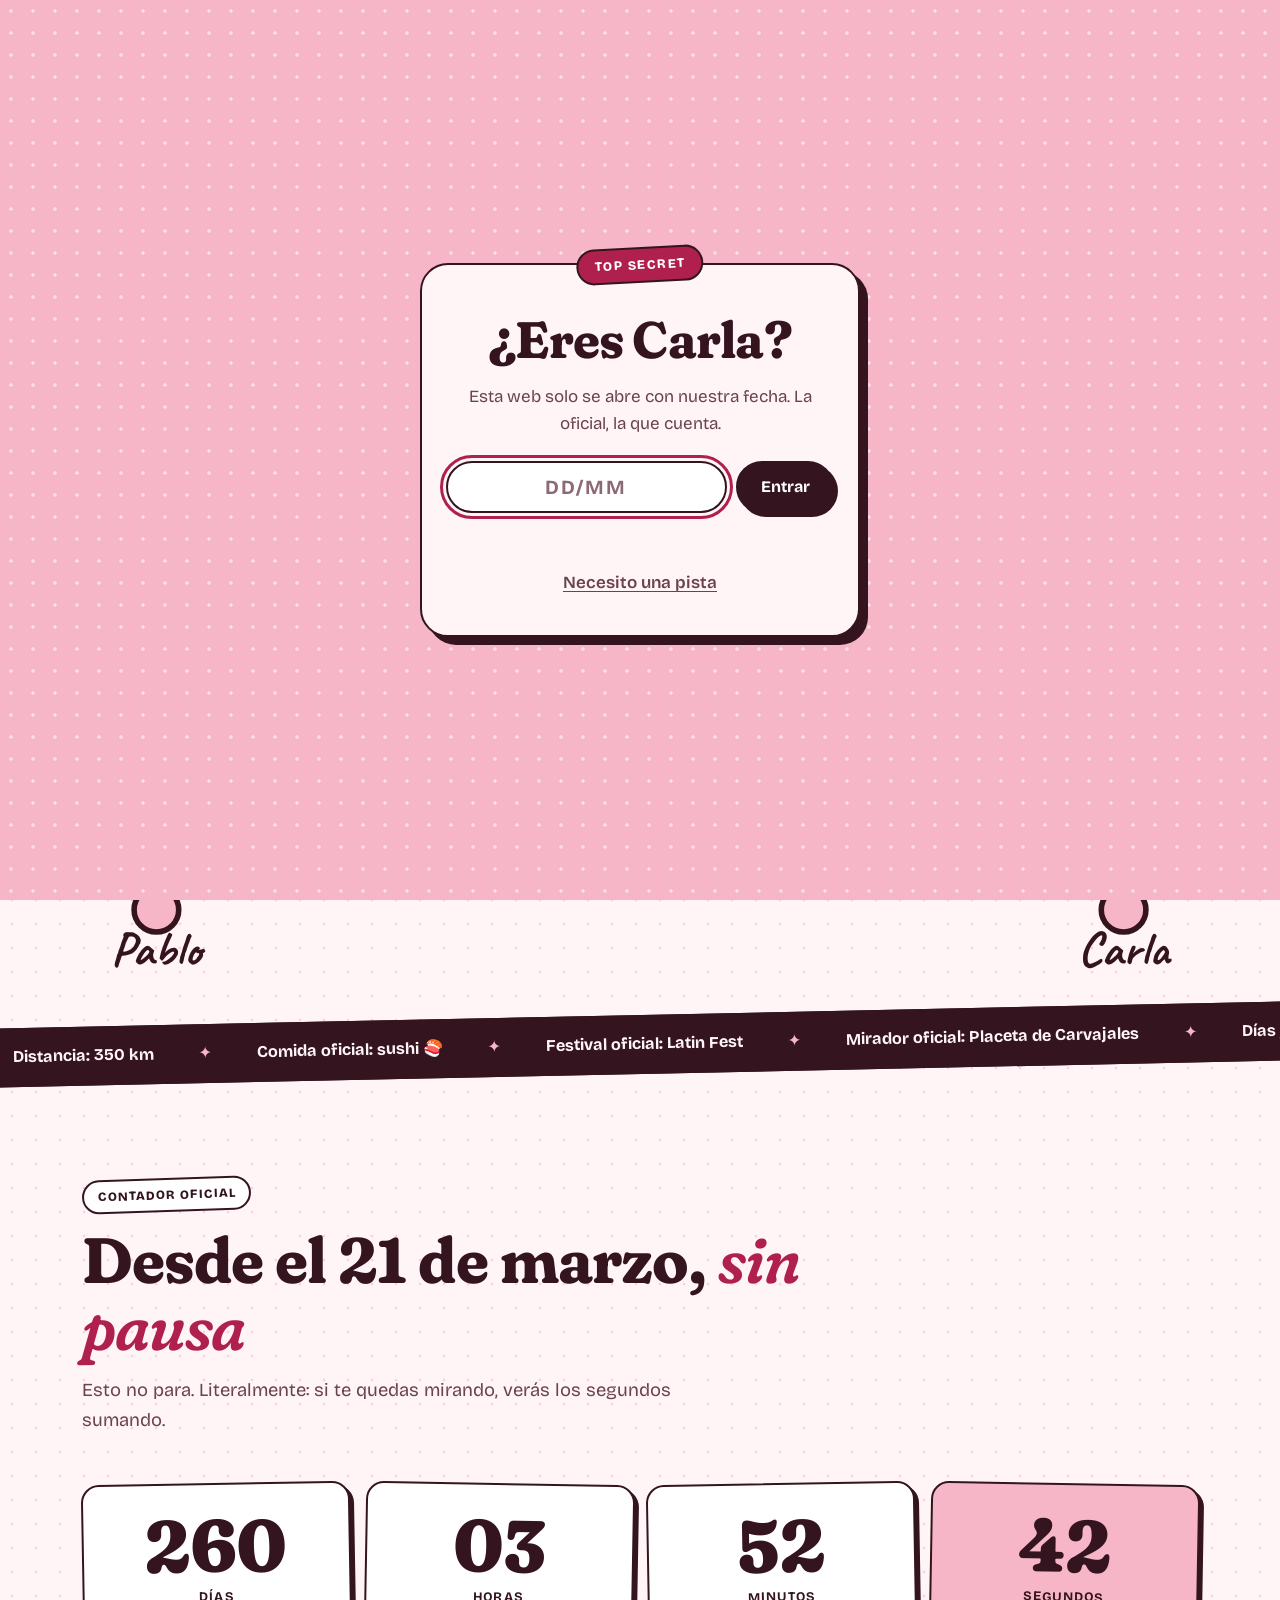
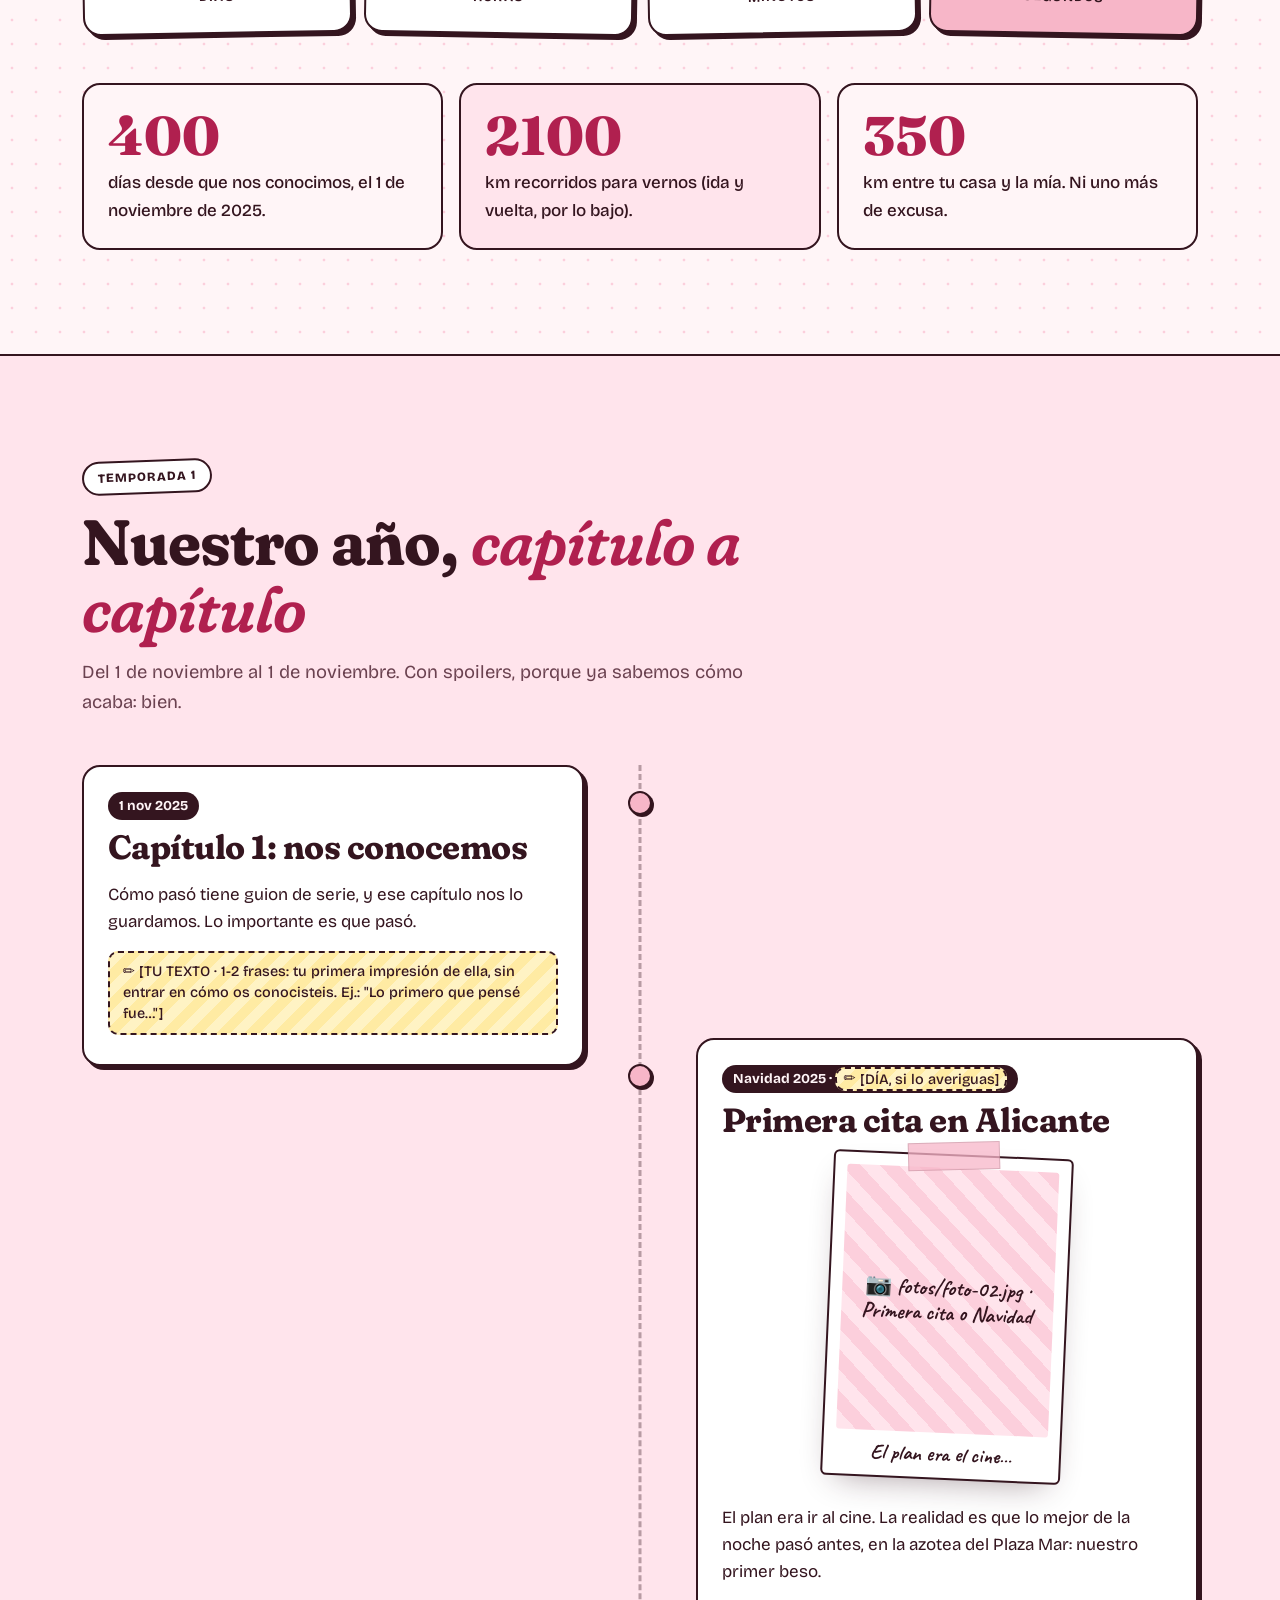
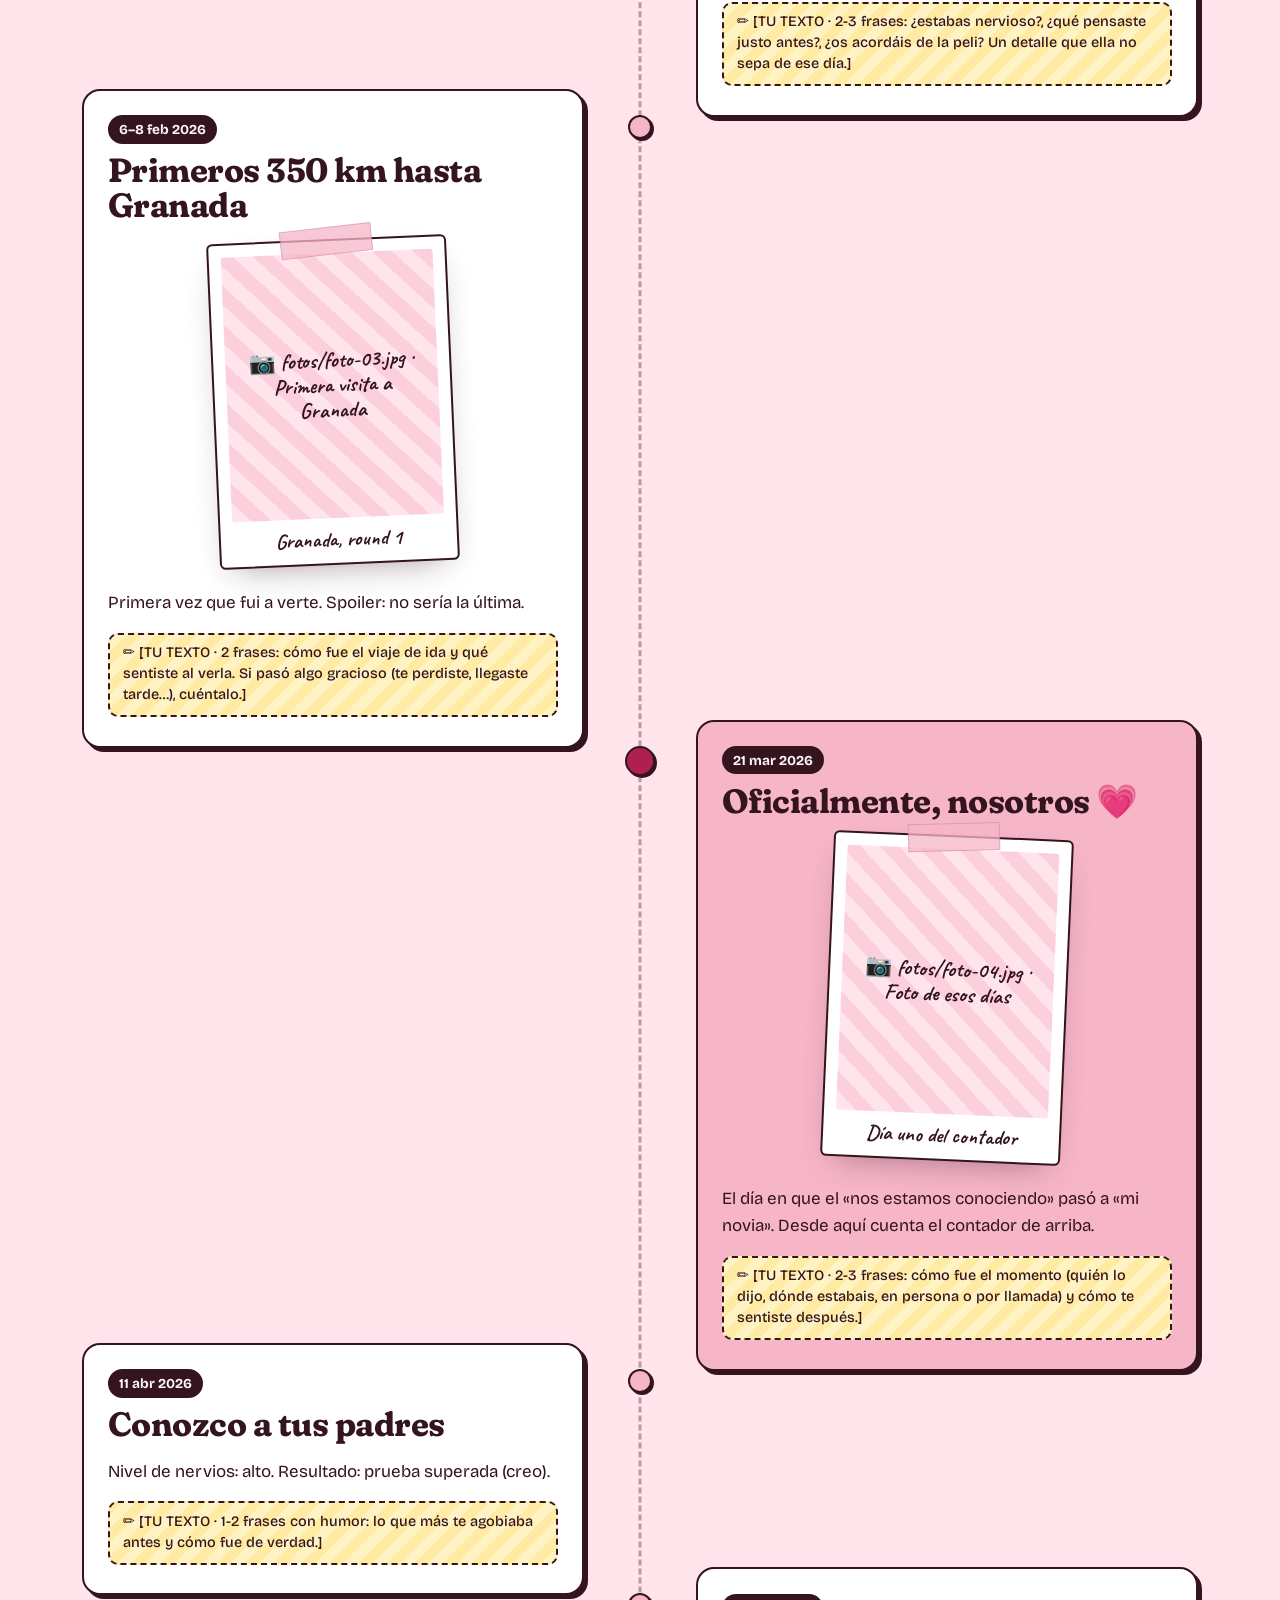
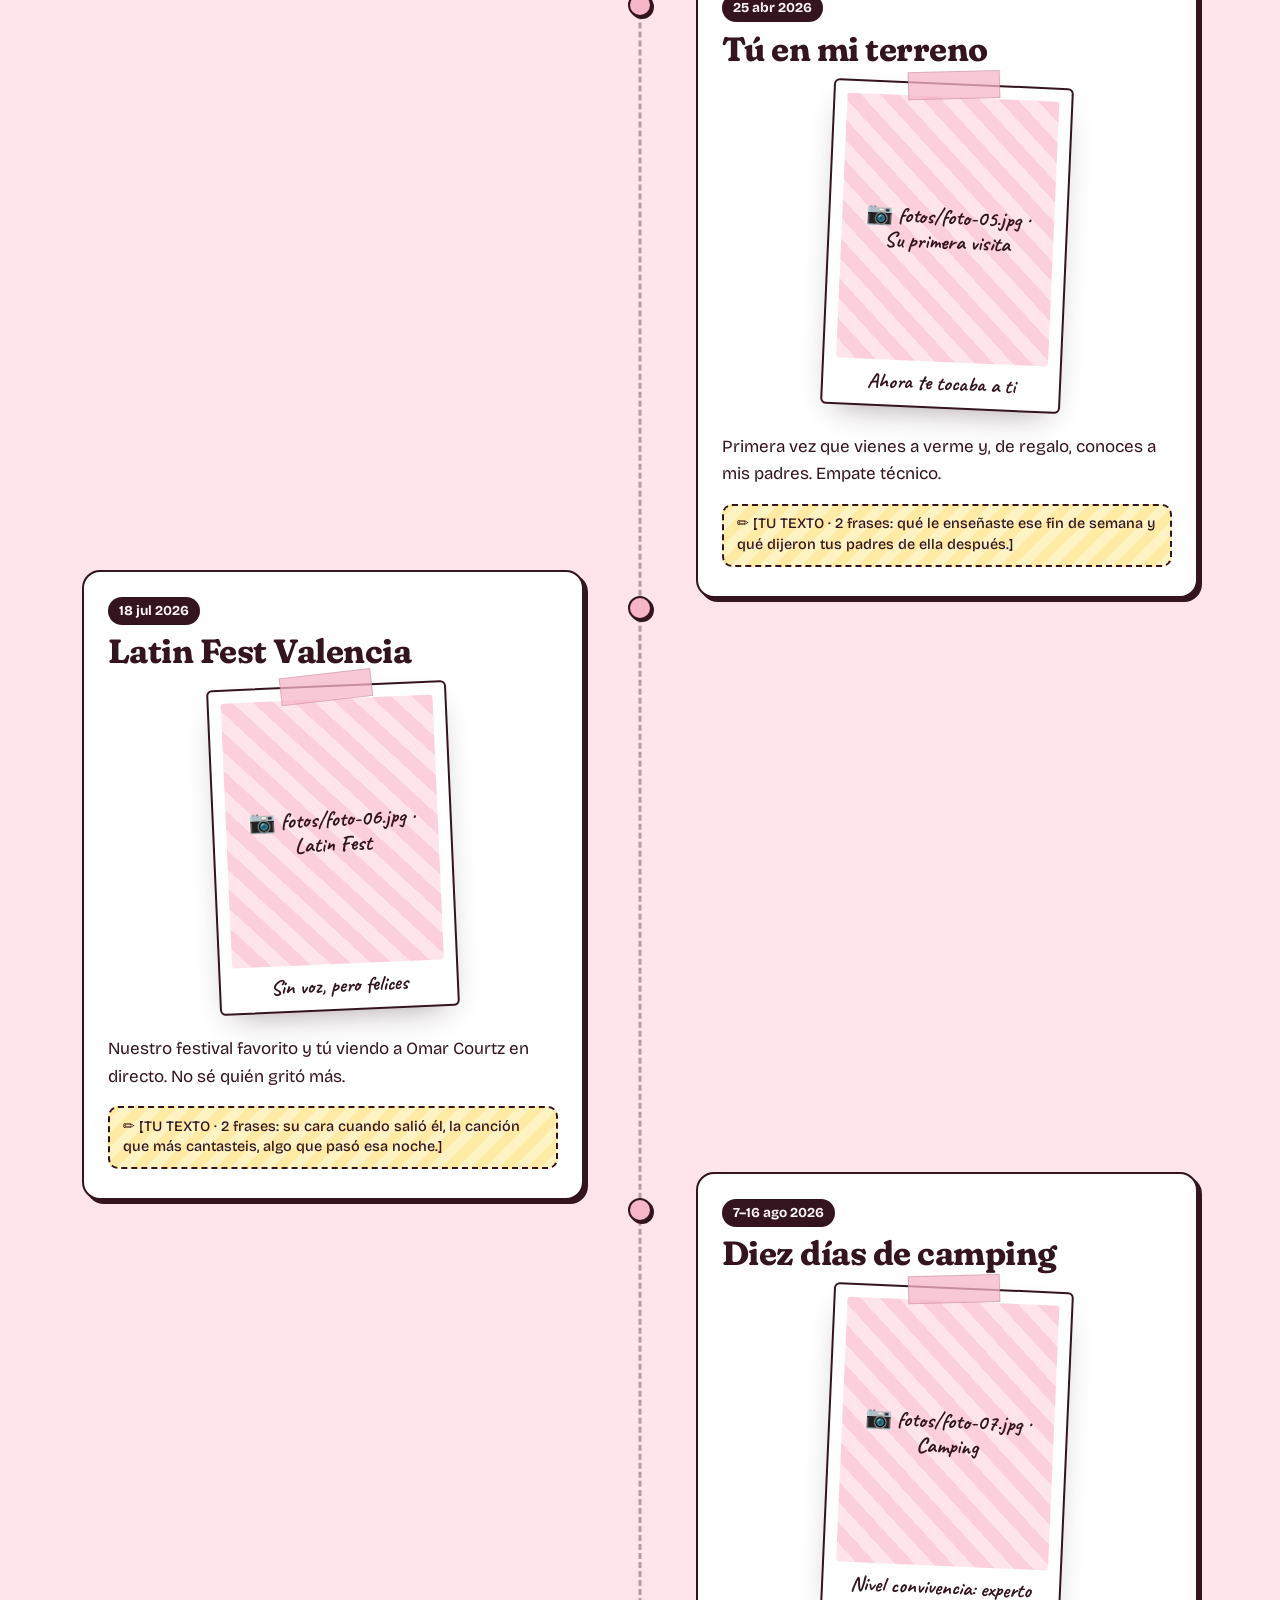
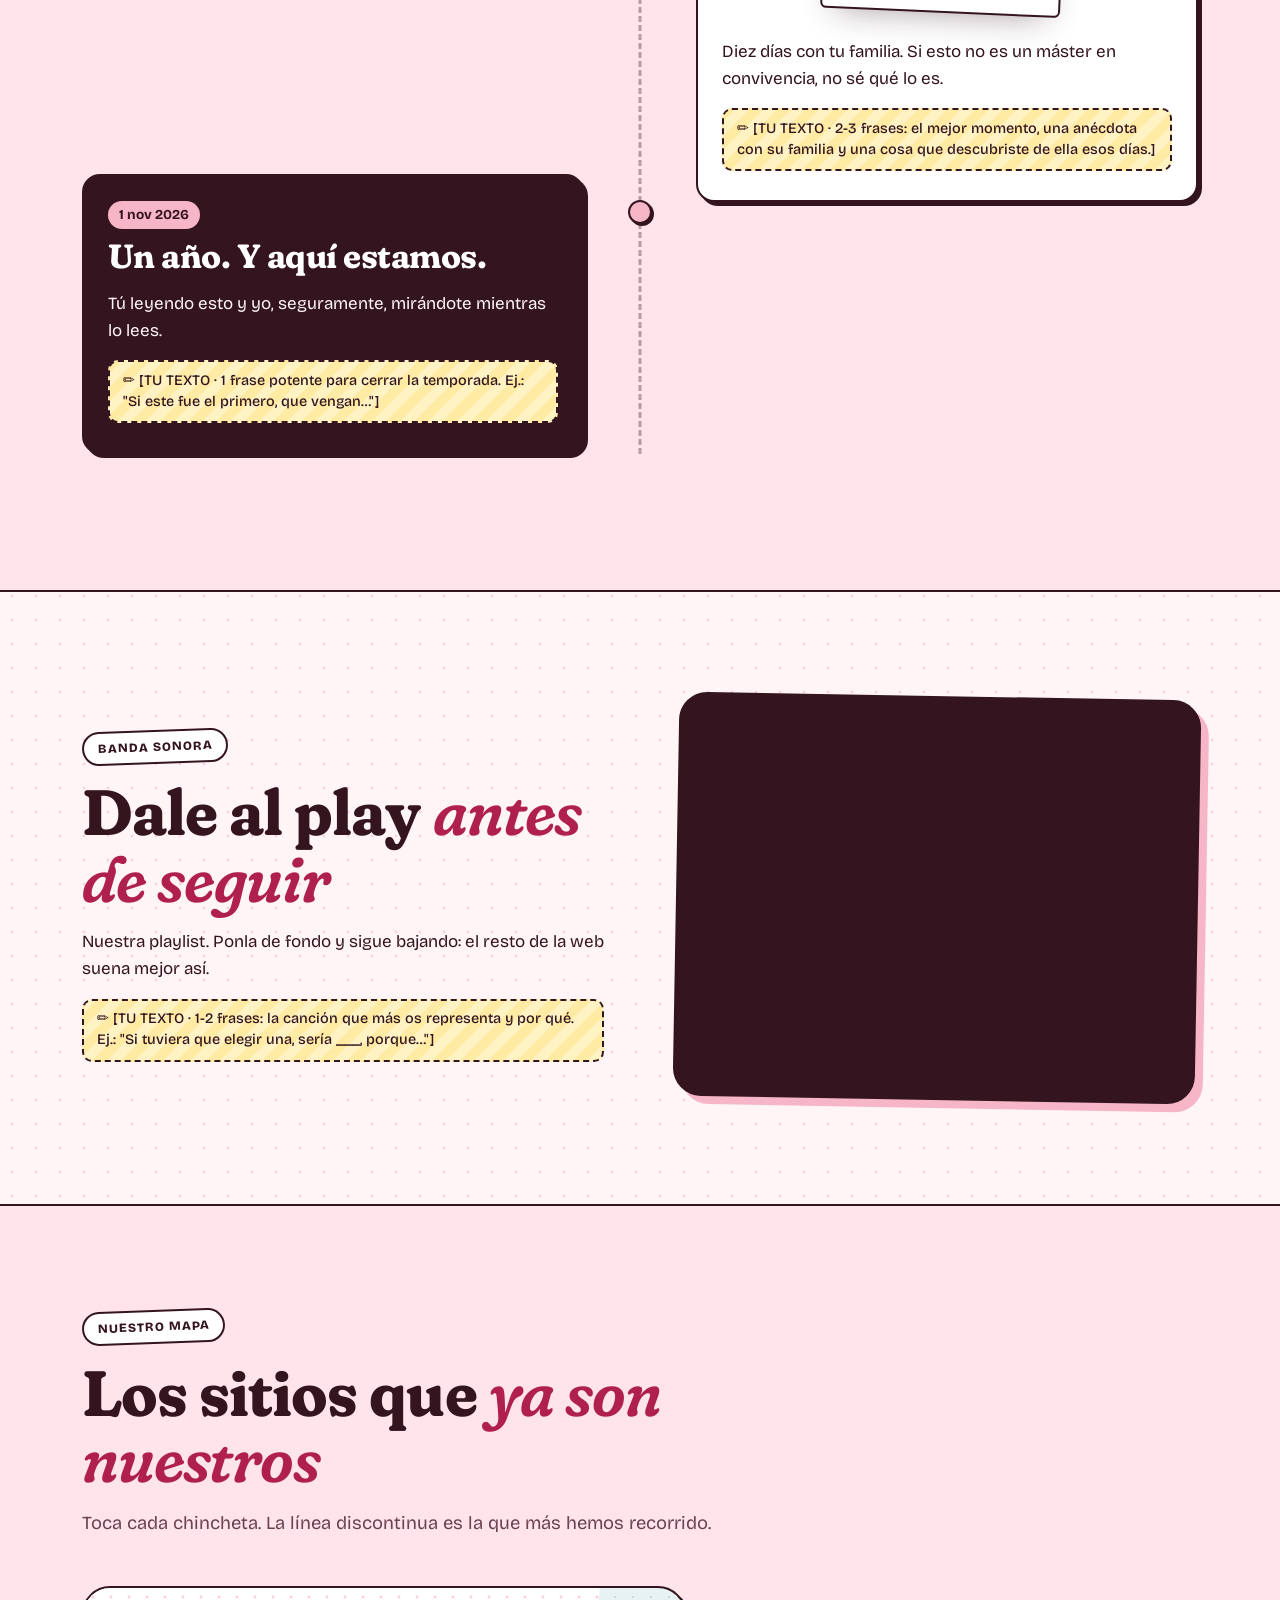
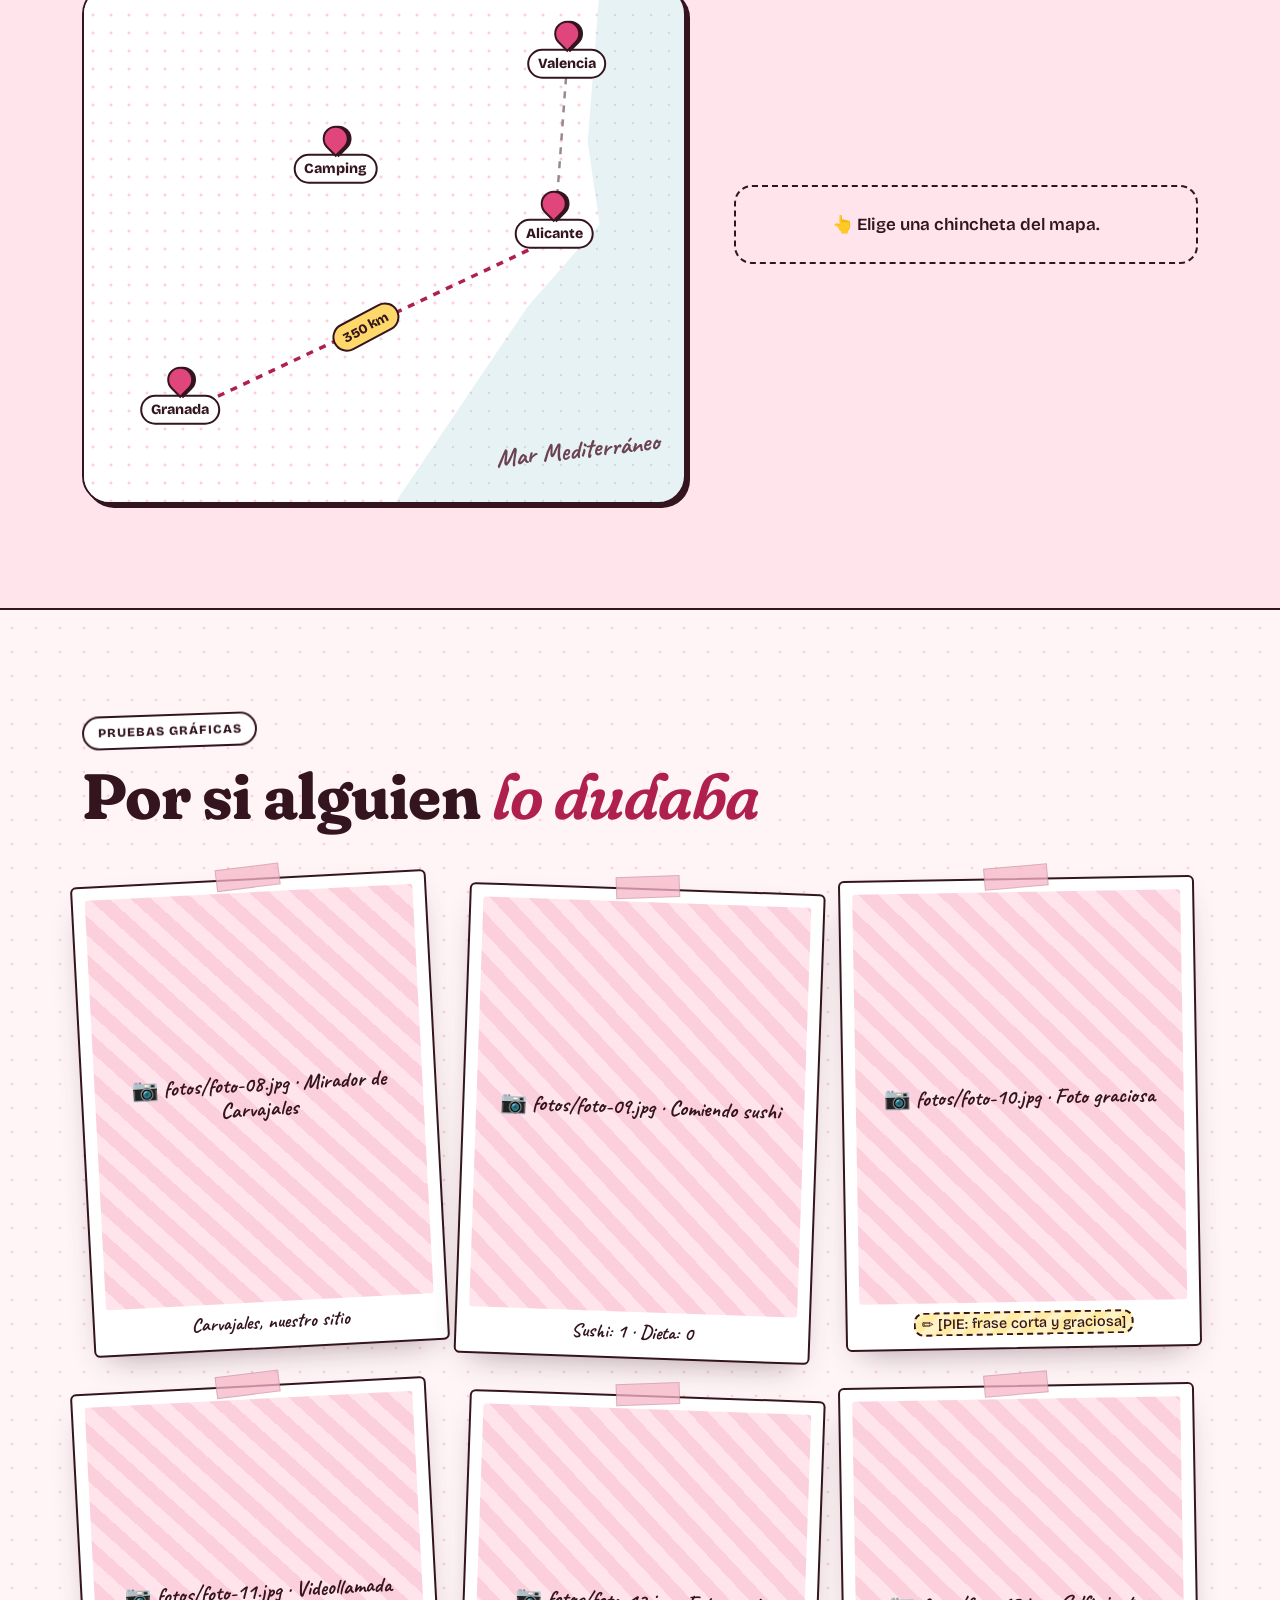
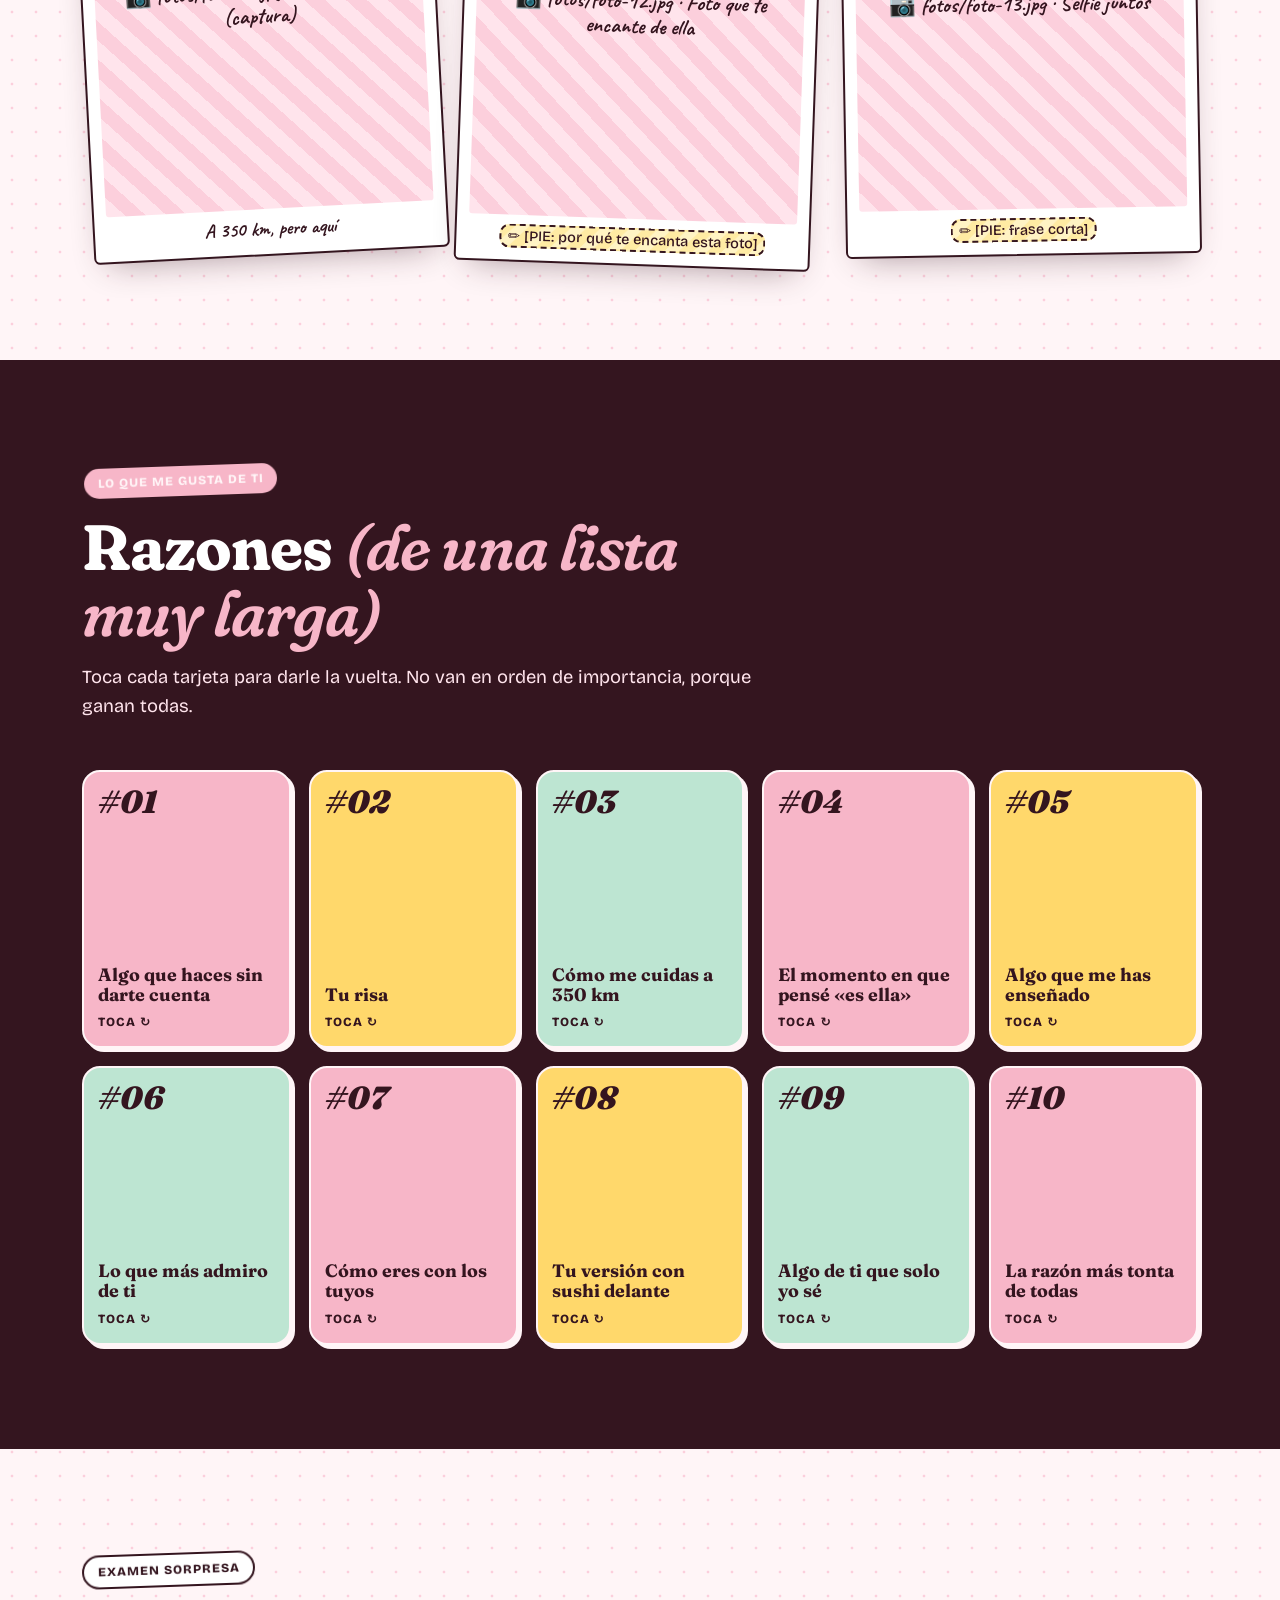
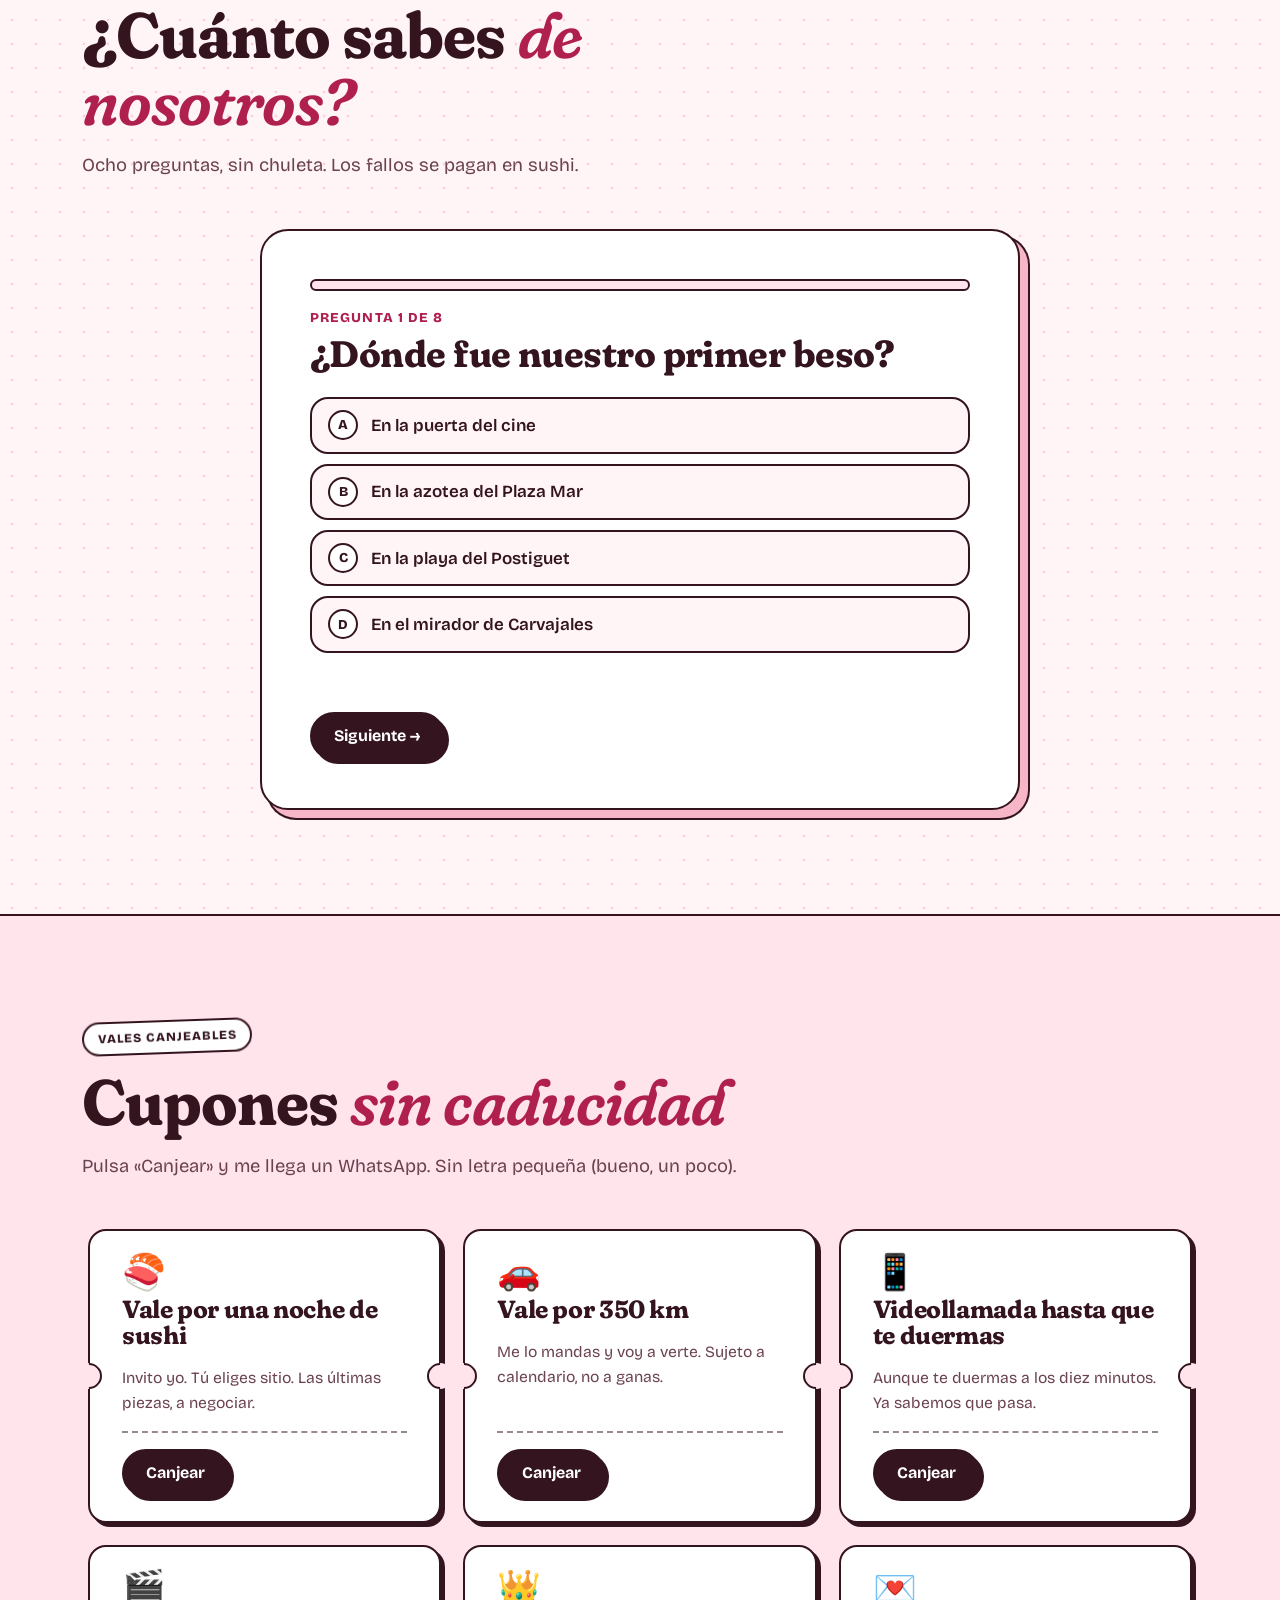
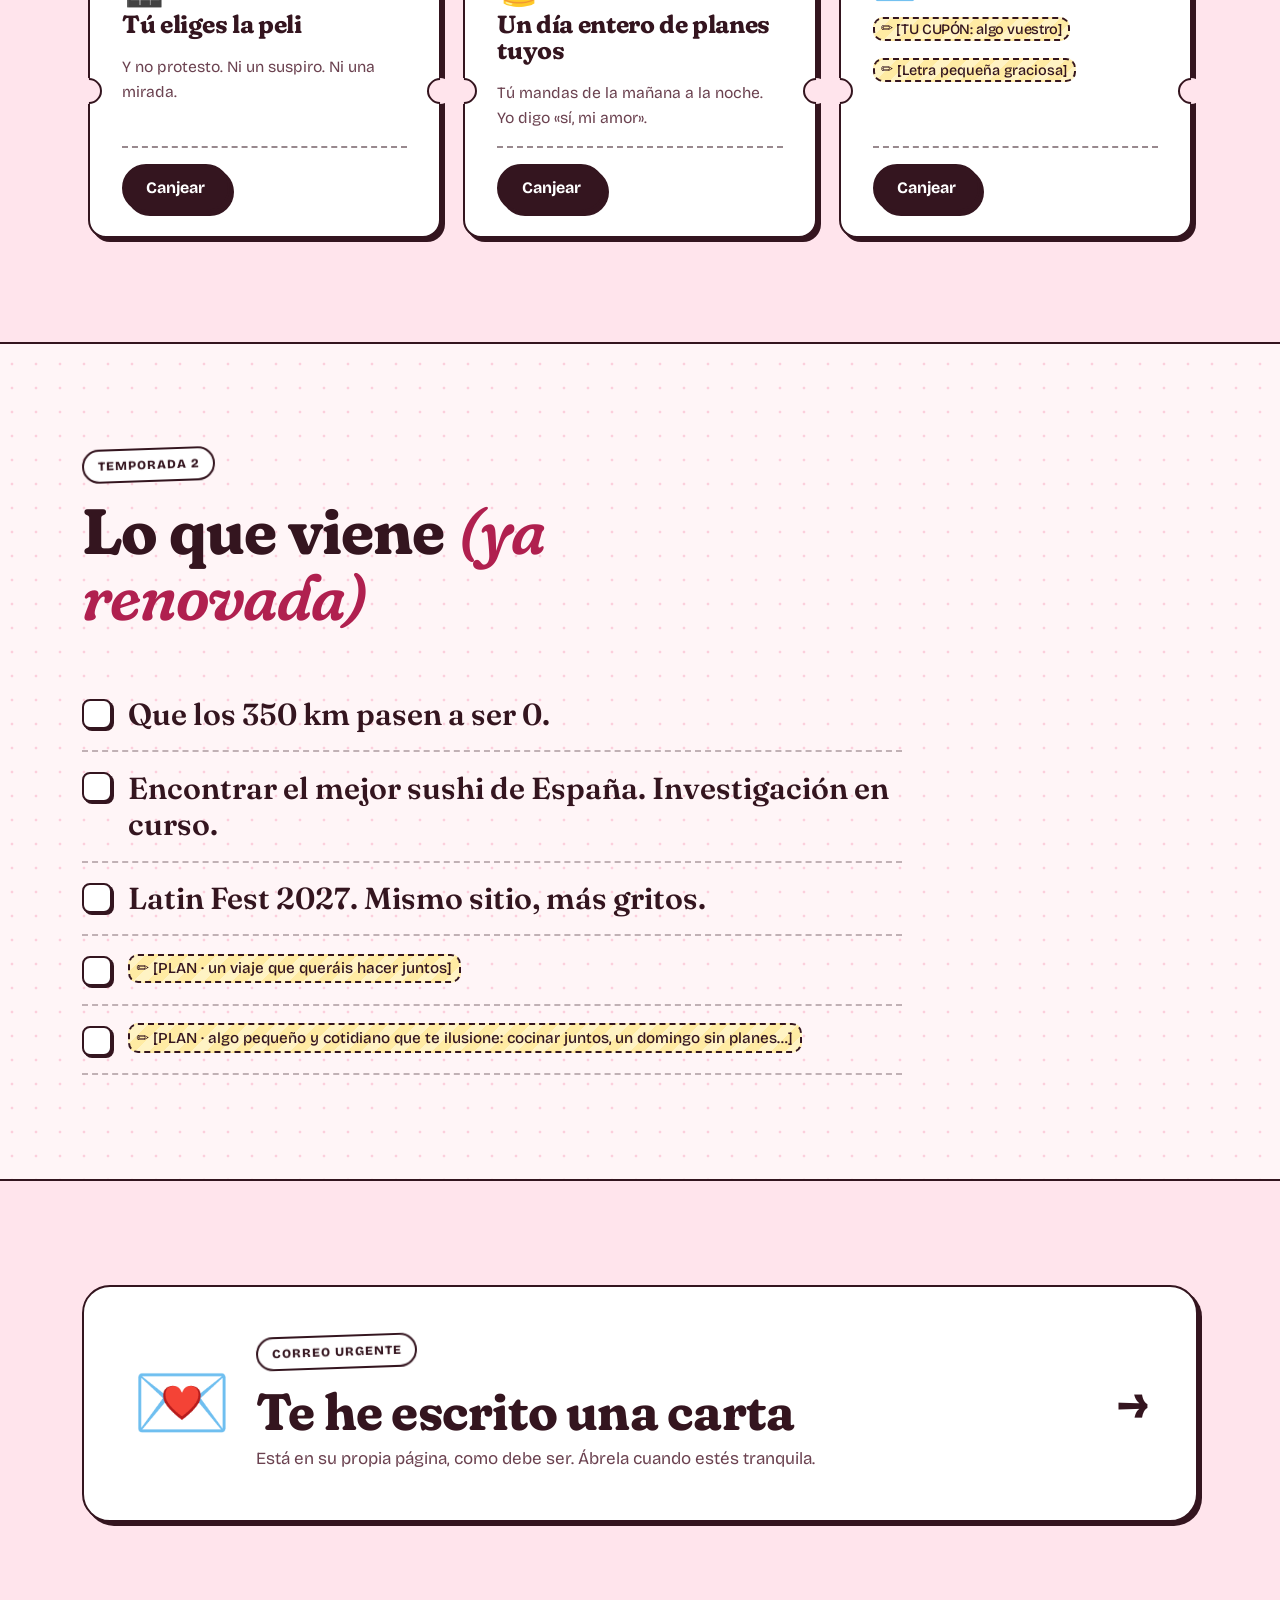
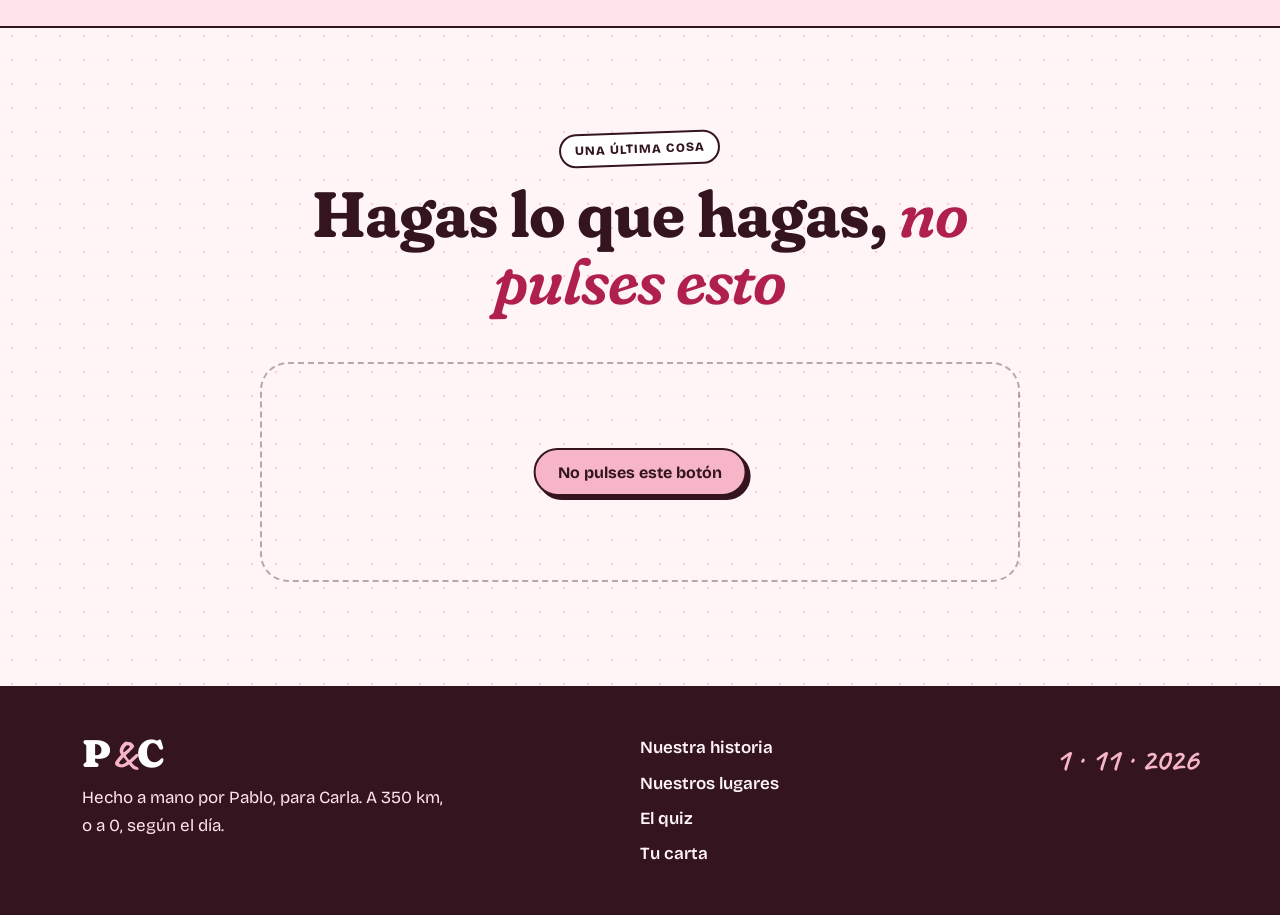
==== index.html @ 0885f0e8 "Mover la web a la raíz para GitHub Pages Co-Authored-By: Claude Opus 5.5 <noreply@anthropic.com> Cla" ====
<!DOCTYPE html>
<html lang="es">
<head>
  <meta charset="UTF-8">
  <meta name="viewport" content="width=device-width, initial-scale=1">

  <!-- ===== SEO adaptado a una web privada: no queremos que Google la indexe ===== -->
  <title>Un año de Pablo y Carla · 1 de noviembre</title>
  <meta name="description" content="Una web hecha solo para Carla: nuestro primer año, de Alicante a Granada, con 350 km que nunca fueron excusa, sushi, Latin Fest y mucho más.">
  <meta name="robots" content="noindex, nofollow">
  <link rel="canonical" href="https://[DOMINIO]/">
  <meta name="theme-color" content="#F7B6C8">

  <!-- Open Graph / Twitter (por si compartes el enlace además del QR) -->
  <meta property="og:type" content="website">
  <meta property="og:locale" content="es_ES">
  <meta property="og:title" content="Un año de Pablo y Carla">
  <meta property="og:description" content="Algo hecho solo para ti. Necesitarás nuestra fecha para entrar.">
  <meta property="og:url" content="https://[DOMINIO]/">
  <meta property="og:image" content="https://[DOMINIO]/fotos/foto-01.jpg">
  <meta name="twitter:card" content="summary_large_image">
  <meta name="twitter:title" content="Un año de Pablo y Carla">
  <meta name="twitter:description" content="Algo hecho solo para ti. Necesitarás nuestra fecha para entrar.">
  <meta name="twitter:image" content="https://[DOMINIO]/fotos/foto-01.jpg">

  <!-- Favicon: corazón en SVG (sin archivo extra). Cámbialo por [FAVICON] si quieres uno propio -->
  <link rel="icon" href="data:image/svg+xml,%3Csvg xmlns='http://www.w3.org/2000/svg' viewBox='0 0 100 100'%3E%3Ctext y='.9em' font-size='90'%3E%F0%9F%92%97%3C/text%3E%3C/svg%3E">

  <!-- Tipografías -->
  <link rel="preconnect" href="https://fonts.googleapis.com">
  <link rel="preconnect" href="https://fonts.gstatic.com" crossorigin>
  <link href="https://fonts.googleapis.com/css2?family=Bricolage+Grotesque:opsz,wght@12..96,400..800&family=Caveat:wght@500;700&family=Fraunces:ital,opsz,wght,SOFT,WONK@0,9..144,400..900,0..100,0..1;1,9..144,400..900,0..100,0..1&display=swap" rel="stylesheet">

  <link rel="stylesheet" href="styles.css">

  <!-- Antes de pintar: marca que hay JS y si ya se desbloqueó en esta sesión (evita parpadeos) -->
  <script>
    document.documentElement.classList.add('js');
    try { if (sessionStorage.getItem('pc-desbloqueado') === '1') document.documentElement.classList.add('desbloqueado'); } catch (e) {}
  </script>
  <noscript><style>.candado{display:none!important}</style></noscript>
  <script src="script.js" defer></script>

  <!-- Datos estructurados mínimos -->
  <script type="application/ld+json">
  {
    "@context": "https://schema.org",
    "@type": "WebPage",
    "name": "Un año de Pablo y Carla",
    "url": "https://[DOMINIO]/",
    "inLanguage": "es-ES",
    "description": "Web privada por nuestro primer año juntos."
  }
  </script>
</head>

<body>
  <a class="saltar" href="#contenido" data-bloqueable>Saltar al contenido</a>

  <!-- =========================================================
       CANDADO DE ENTRADA (contraseña = vuestra fecha)
       ========================================================= -->
  <div class="candado" id="candado" role="dialog" aria-modal="true" aria-labelledby="candado-titulo">
    <div class="candado__caja">
      <p class="candado__sello" aria-hidden="true">Top secret</p>
      <h2 class="candado__titulo" id="candado-titulo">¿Eres Carla?</h2>
      <p class="candado__texto">Esta web solo se abre con nuestra fecha. La oficial, la que cuenta.</p>
      <form class="candado__form" id="candado-form" novalidate>
        <label class="sr-only" for="candado-input">Escribe nuestra fecha</label>
        <input class="candado__input" id="candado-input" type="text" inputmode="numeric" autocomplete="off" placeholder="DD/MM" maxlength="10">
        <button class="btn btn--tinta" type="submit">Entrar</button>
      </form>
      <p class="candado__mensaje" id="candado-mensaje" aria-live="polite"></p>
      <button class="candado__pista" id="candado-pista" type="button">Necesito una pista</button>
    </div>
  </div>

  <!-- =========================================================
       CABECERA + NAVEGACIÓN
       ========================================================= -->
  <header class="cabecera" id="cabecera" data-bloqueable>
    <div class="contenedor cabecera__inner">
      <a class="logo" href="index.html" aria-label="Pablo y Carla, inicio">P<span class="logo__amp">&amp;</span>C</a>

      <button class="menu-toggle" id="menu-toggle" type="button" aria-expanded="false" aria-controls="menu" aria-label="Abrir menú">
        <span></span><span></span><span></span>
      </button>

      <nav class="nav" id="menu" aria-label="Principal">
        <ul class="nav__lista">
          <li><a href="index.html#contador">Contador</a></li>
          <li><a href="index.html#historia">Nuestra historia</a></li>
          <li><a href="index.html#lugares">Lugares</a></li>
          <li><a href="index.html#razones">Razones</a></li>
          <li><a href="index.html#quiz">Quiz</a></li>
          <li><a href="index.html#cupones">Cupones</a></li>
          <li><a class="nav__cta" href="carta.html">Tu carta 💌</a></li>
        </ul>
      </nav>
    </div>
  </header>

  <main id="contenido" data-bloqueable>

    <!-- =========================================================
         HERO
         ========================================================= -->
    <section class="hero" id="inicio" aria-labelledby="hero-titulo">
      <div class="contenedor hero__grid">
        <div class="hero__texto">
          <p class="etiqueta">1·11·2025 → 1·11·2026</p>
          <h1 class="hero__titulo" id="hero-titulo">
            Un año de <span class="resalte">Pablo</span>
            <span class="hero__amp" aria-hidden="true">&amp;</span><span class="sr-only">y</span>
            <span class="resalte">Carla</span>
          </h1>
          <p class="hero__sub">Una web hecha solo para ti y sobre lo nuestro: 350 km que nunca han sido excusa, demasiado sushi, un festival a gritos y un beso en una azotea.</p>
          <div class="hero__acciones">
            <a class="btn btn--rosa" href="#historia">Empezar por el principio</a>
            <a class="btn btn--blanco" href="carta.html">Abrir tu carta</a>
          </div>
        </div>

        <div class="hero__visual">
          <figure class="polaroid polaroid--hero">
            <div class="foto" data-label="fotos/foto-01.jpg · Vuestra foto favorita juntos">
              <img src="fotos/foto-01.jpg" alt="Pablo y Carla juntos, sonriendo a cámara" width="800" height="1000" fetchpriority="high">
            </div>
            <figcaption>Nosotros, versión 2026</figcaption>
          </figure>
          <span class="sticker sticker--amarillo" aria-hidden="true">Edición<br>limitada<br><strong>1 unidad</strong></span>
          <span class="sticker sticker--menta" aria-hidden="true">Fan nº1<br>de Carla</span>
        </div>
      </div>

      <!-- Motivo recurrente: la ruta de 350 km con un corazón que va y vuelve -->
      <div class="contenedor">
        <div class="ruta" role="img" aria-label="Una línea discontinua de 350 kilómetros entre Pablo y Carla, con un corazón que va y vuelve">
          <svg class="ruta__svg" viewBox="0 0 600 130" aria-hidden="true">
            <path id="ruta-camino" class="ruta__linea" d="M40 95 C 170 5, 430 5, 560 95" />
            <circle class="ruta__punto" cx="40" cy="95" r="12" />
            <circle class="ruta__punto" cx="560" cy="95" r="12" />
            <text class="ruta__nombre" x="40" y="125" text-anchor="middle">Pablo</text>
            <text class="ruta__nombre" x="560" y="125" text-anchor="middle">Carla</text>
            <text class="ruta__km" x="300" y="70" text-anchor="middle">350 km</text>
            <g class="ruta__corazon">
              <path d="M0 -4 C -3 -10 -12 -9 -12 -2 C -12 4 -4 8 0 12 C 4 8 12 4 12 -2 C 12 -9 3 -10 0 -4 Z" />
              <animateMotion dur="7s" repeatCount="indefinite" keyPoints="0;1;0" keyTimes="0;0.5;1" calcMode="linear">
                <mpath href="#ruta-camino" />
              </animateMotion>
            </g>
          </svg>
        </div>
      </div>
    </section>

    <!-- Cinta de "datos oficiales" -->
    <div class="cinta" aria-label="Datos oficiales de la pareja">
      <div class="cinta__pista">
        <p class="cinta__grupo">
          <span>Distancia: 350 km</span><span>Comida oficial: sushi 🍣</span><span>Festival oficial: Latin Fest</span><span>Mirador oficial: Placeta de Carvajales</span><span>Días juntos: <b data-dias>—</b></span><span>Nivel de cariño: no cabe en esta web</span>
        </p>
        <p class="cinta__grupo" aria-hidden="true">
          <span>Distancia: 350 km</span><span>Comida oficial: sushi 🍣</span><span>Festival oficial: Latin Fest</span><span>Mirador oficial: Placeta de Carvajales</span><span>Días juntos: <b data-dias>—</b></span><span>Nivel de cariño: no cabe en esta web</span>
        </p>
      </div>
    </div>

    <!-- =========================================================
         CONTADOR
         ========================================================= -->
    <section class="seccion" id="contador" aria-labelledby="contador-titulo">
      <div class="contenedor">
        <header class="seccion__cabecera" data-reveal>
          <p class="etiqueta">Contador oficial</p>
          <h2 class="seccion__titulo" id="contador-titulo">Desde el 21 de marzo, <em>sin pausa</em></h2>
          <p class="seccion__intro">Esto no para. Literalmente: si te quedas mirando, verás los segundos sumando.</p>
        </header>

        <div class="reloj" id="reloj" data-reveal>
          <div class="reloj__caja"><span class="reloj__num" data-unidad="dias">0</span><span class="reloj__etq">días</span></div>
          <div class="reloj__caja"><span class="reloj__num" data-unidad="horas">0</span><span class="reloj__etq">horas</span></div>
          <div class="reloj__caja"><span class="reloj__num" data-unidad="minutos">0</span><span class="reloj__etq">minutos</span></div>
          <div class="reloj__caja reloj__caja--latido"><span class="reloj__num" data-unidad="segundos">0</span><span class="reloj__etq">segundos</span></div>
        </div>

        <div class="datos">
          <article class="dato" data-reveal>
            <p class="dato__num" data-desde-conocernos>0</p>
            <p class="dato__texto">días desde que nos conocimos, el 1 de noviembre de 2025.</p>
          </article>
          <article class="dato dato--rosa" data-reveal>
            <p class="dato__num" data-km>0</p>
            <p class="dato__texto">km recorridos para vernos (ida y vuelta, por lo bajo).</p>
          </article>
          <article class="dato" data-reveal>
            <p class="dato__num">350</p>
            <p class="dato__texto">km entre tu casa y la mía. Ni uno más de excusa.</p>
          </article>
        </div>
      </div>
    </section>

    <!-- =========================================================
         HISTORIA (línea temporal)
         ========================================================= -->
    <section class="seccion seccion--rosa" id="historia" aria-labelledby="historia-titulo">
      <div class="contenedor">
        <header class="seccion__cabecera" data-reveal>
          <p class="etiqueta">Temporada 1</p>
          <h2 class="seccion__titulo" id="historia-titulo">Nuestro año, <em>capítulo a capítulo</em></h2>
          <p class="seccion__intro">Del 1 de noviembre al 1 de noviembre. Con spoilers, porque ya sabemos cómo acaba: bien.</p>
        </header>

        <ol class="linea">
          <!-- 1 nov 2025 -->
          <li class="hito" data-reveal>
            <article class="hito__tarjeta">
              <p class="hito__fecha"><time datetime="2025-11-01">1 nov 2025</time></p>
              <h3 class="hito__titulo">Capítulo 1: nos conocemos</h3>
              <p>Cómo pasó tiene guion de serie, y ese capítulo nos lo guardamos. Lo importante es que pasó.</p>
              <p class="pendiente">[TU TEXTO · 1-2 frases: tu primera impresión de ella, sin entrar en cómo os conocisteis. Ej.: "Lo primero que pensé fue…"]</p>
            </article>
          </li>

          <!-- Navidad: primera cita -->
          <li class="hito" data-reveal>
            <article class="hito__tarjeta">
              <p class="hito__fecha">Navidad 2025 · <span class="pendiente pendiente--linea">[DÍA, si lo averiguas]</span></p>
              <h3 class="hito__titulo">Primera cita en Alicante</h3>
              <figure class="polaroid polaroid--mini">
                <div class="foto" data-label="fotos/foto-02.jpg · Primera cita o Navidad">
                  <img src="fotos/foto-02.jpg" alt="Pablo y Carla en su primera cita en Alicante" width="600" height="750" loading="lazy">
                </div>
                <figcaption>El plan era el cine…</figcaption>
              </figure>
              <p>El plan era ir al cine. La realidad es que lo mejor de la noche pasó antes, en la azotea del Plaza Mar: nuestro primer beso.</p>
              <p class="pendiente">[TU TEXTO · 2-3 frases: ¿estabas nervioso?, ¿qué pensaste justo antes?, ¿os acordáis de la peli? Un detalle que ella no sepa de ese día.]</p>
            </article>
          </li>

          <!-- 6-8 feb -->
          <li class="hito" data-reveal>
            <article class="hito__tarjeta">
              <p class="hito__fecha"><time datetime="2026-02-06">6–8 feb 2026</time></p>
              <h3 class="hito__titulo">Primeros 350 km hasta Granada</h3>
              <figure class="polaroid polaroid--mini">
                <div class="foto" data-label="fotos/foto-03.jpg · Primera visita a Granada">
                  <img src="fotos/foto-03.jpg" alt="Pablo y Carla en Granada en febrero" width="600" height="750" loading="lazy">
                </div>
                <figcaption>Granada, round 1</figcaption>
              </figure>
              <p>Primera vez que fui a verte. Spoiler: no sería la última.</p>
              <p class="pendiente">[TU TEXTO · 2 frases: cómo fue el viaje de ida y qué sentiste al verla. Si pasó algo gracioso (te perdiste, llegaste tarde…), cuéntalo.]</p>
            </article>
          </li>

          <!-- 21 mar: oficial -->
          <li class="hito hito--destacado" data-reveal>
            <article class="hito__tarjeta">
              <p class="hito__fecha"><time datetime="2026-03-21">21 mar 2026</time></p>
              <h3 class="hito__titulo">Oficialmente, nosotros 💗</h3>
              <figure class="polaroid polaroid--mini">
                <div class="foto" data-label="fotos/foto-04.jpg · Foto de esos días">
                  <img src="fotos/foto-04.jpg" alt="Pablo y Carla en marzo, cuando empezaron a salir" width="600" height="750" loading="lazy">
                </div>
                <figcaption>Día uno del contador</figcaption>
              </figure>
              <p>El día en que el «nos estamos conociendo» pasó a «mi novia». Desde aquí cuenta el contador de arriba.</p>
              <p class="pendiente">[TU TEXTO · 2-3 frases: cómo fue el momento (quién lo dijo, dónde estabais, en persona o por llamada) y cómo te sentiste después.]</p>
            </article>
          </li>

          <!-- 11 abr -->
          <li class="hito" data-reveal>
            <article class="hito__tarjeta">
              <p class="hito__fecha"><time datetime="2026-04-11">11 abr 2026</time></p>
              <h3 class="hito__titulo">Conozco a tus padres</h3>
              <p>Nivel de nervios: alto. Resultado: prueba superada (creo).</p>
              <p class="pendiente">[TU TEXTO · 1-2 frases con humor: lo que más te agobiaba antes y cómo fue de verdad.]</p>
            </article>
          </li>

          <!-- 25 abr -->
          <li class="hito" data-reveal>
            <article class="hito__tarjeta">
              <p class="hito__fecha"><time datetime="2026-04-25">25 abr 2026</time></p>
              <h3 class="hito__titulo">Tú en mi terreno</h3>
              <figure class="polaroid polaroid--mini">
                <div class="foto" data-label="fotos/foto-05.jpg · Su primera visita">
                  <img src="fotos/foto-05.jpg" alt="Carla en su primera visita a la ciudad de Pablo" width="600" height="750" loading="lazy">
                </div>
                <figcaption>Ahora te tocaba a ti</figcaption>
              </figure>
              <p>Primera vez que vienes a verme y, de regalo, conoces a mis padres. Empate técnico.</p>
              <p class="pendiente">[TU TEXTO · 2 frases: qué le enseñaste ese fin de semana y qué dijeron tus padres de ella después.]</p>
            </article>
          </li>

          <!-- 18 jul -->
          <li class="hito" data-reveal>
            <article class="hito__tarjeta">
              <p class="hito__fecha"><time datetime="2026-07-18">18 jul 2026</time></p>
              <h3 class="hito__titulo">Latin Fest Valencia</h3>
              <figure class="polaroid polaroid--mini">
                <div class="foto" data-label="fotos/foto-06.jpg · Latin Fest">
                  <img src="fotos/foto-06.jpg" alt="Pablo y Carla en el Latin Fest de Valencia" width="600" height="750" loading="lazy">
                </div>
                <figcaption>Sin voz, pero felices</figcaption>
              </figure>
              <p>Nuestro festival favorito y tú viendo a Omar Courtz en directo. No sé quién gritó más.</p>
              <p class="pendiente">[TU TEXTO · 2 frases: su cara cuando salió él, la canción que más cantasteis, algo que pasó esa noche.]</p>
            </article>
          </li>

          <!-- 7-16 ago -->
          <li class="hito" data-reveal>
            <article class="hito__tarjeta">
              <p class="hito__fecha"><time datetime="2026-08-07">7–16 ago 2026</time></p>
              <h3 class="hito__titulo">Diez días de camping</h3>
              <figure class="polaroid polaroid--mini">
                <div class="foto" data-label="fotos/foto-07.jpg · Camping">
                  <img src="fotos/foto-07.jpg" alt="Pablo y Carla en el camping con la familia de Carla" width="600" height="750" loading="lazy">
                </div>
                <figcaption>Nivel convivencia: experto</figcaption>
              </figure>
              <p>Diez días con tu familia. Si esto no es un máster en convivencia, no sé qué lo es.</p>
              <p class="pendiente">[TU TEXTO · 2-3 frases: el mejor momento, una anécdota con su familia y una cosa que descubriste de ella esos días.]</p>
            </article>
          </li>

          <!-- 1 nov 2026 -->
          <li class="hito hito--final" data-reveal>
            <article class="hito__tarjeta">
              <p class="hito__fecha"><time datetime="2026-11-01">1 nov 2026</time></p>
              <h3 class="hito__titulo">Un año. Y aquí estamos.</h3>
              <p>Tú leyendo esto y yo, seguramente, mirándote mientras lo lees.</p>
              <p class="pendiente">[TU TEXTO · 1 frase potente para cerrar la temporada. Ej.: "Si este fue el primero, que vengan…"]</p>
            </article>
          </li>
        </ol>
      </div>
    </section>

    <!-- =========================================================
         PLAYLIST
         ========================================================= -->
    <section class="seccion" id="playlist" aria-labelledby="playlist-titulo">
      <div class="contenedor playlist">
        <div class="playlist__texto" data-reveal>
          <p class="etiqueta">Banda sonora</p>
          <h2 class="seccion__titulo" id="playlist-titulo">Dale al play <em>antes de seguir</em></h2>
          <p>Nuestra playlist. Ponla de fondo y sigue bajando: el resto de la web suena mejor así.</p>
          <p class="pendiente">[TU TEXTO · 1-2 frases: la canción que más os representa y por qué. Ej.: "Si tuviera que elegir una, sería ___, porque…"]</p>
        </div>
        <div class="playlist__reproductor" data-reveal>
          <iframe title="Nuestra playlist en Spotify" src="https://open.spotify.com/embed/playlist/07cnM5FZ2UH0uqofdTqoO6?utm_source=generator" width="100%" height="380" allow="autoplay; clipboard-write; encrypted-media; fullscreen; picture-in-picture" loading="lazy"></iframe>
        </div>
      </div>
    </section>

    <!-- =========================================================
         LUGARES (mapa interactivo)
         ========================================================= -->
    <section class="seccion seccion--rosa" id="lugares" aria-labelledby="lugares-titulo">
      <div class="contenedor">
        <header class="seccion__cabecera" data-reveal>
          <p class="etiqueta">Nuestro mapa</p>
          <h2 class="seccion__titulo" id="lugares-titulo">Los sitios que <em>ya son nuestros</em></h2>
          <p class="seccion__intro">Toca cada chincheta. La línea discontinua es la que más hemos recorrido.</p>
        </header>

        <div class="mapa-wrap" data-reveal>
          <div class="mapa" id="mapa">
            <div class="mapa__tierra" aria-hidden="true"></div>
            <svg class="mapa__rutas" viewBox="0 0 100 100" preserveAspectRatio="none" aria-hidden="true">
              <line x1="16" y1="83" x2="78.4" y2="48.7" class="mapa__linea mapa__linea--principal" />
              <line x1="78.4" y1="48.7" x2="80.5" y2="15.6" class="mapa__linea" />
            </svg>
            <span class="mapa__km" aria-hidden="true">350 km</span>
            <span class="mapa__mar" aria-hidden="true">Mar Mediterráneo</span>

            <!-- Posiciones aproximadas en % (x, y). Para mover una chincheta, cambia --x y --y -->
            <button class="pin" type="button" style="--x:78.4%; --y:48.7%" data-lugar="alicante" aria-pressed="false" aria-controls="mapa-panel">
              <span class="pin__punto" aria-hidden="true"></span><span class="pin__nombre">Alicante</span>
            </button>
            <button class="pin" type="button" style="--x:16%; --y:83%" data-lugar="granada" aria-pressed="false" aria-controls="mapa-panel">
              <span class="pin__punto" aria-hidden="true"></span><span class="pin__nombre">Granada</span>
            </button>
            <button class="pin" type="button" style="--x:80.5%; --y:15.6%" data-lugar="valencia" aria-pressed="false" aria-controls="mapa-panel">
              <span class="pin__punto" aria-hidden="true"></span><span class="pin__nombre">Valencia</span>
            </button>
            <!-- ⚠️ Mueve esta chincheta a donde estaba el camping -->
            <button class="pin" type="button" style="--x:42%; --y:36%" data-lugar="camping" aria-pressed="false" aria-controls="mapa-panel">
              <span class="pin__punto" aria-hidden="true"></span><span class="pin__nombre">Camping</span>
            </button>
          </div>

          <div class="mapa__panel" id="mapa-panel" aria-live="polite">
            <p class="lugar lugar--vacio" id="lugar-vacio">👆 Elige una chincheta del mapa.</p>

            <article class="lugar" id="lugar-alicante" hidden>
              <p class="lugar__cuando">Navidad 2025</p>
              <h3 class="lugar__titulo">Alicante · Azotea del Plaza Mar</h3>
              <p>Primera cita y primer beso, antes de entrar al cine. Desde entonces, para mí las azoteas tienen otro significado.</p>
              <p class="pendiente">[TU TEXTO · 1 frase: qué ves cuando vuelves a pasar por allí.]</p>
              <a class="lugar__enlace" href="https://www.google.com/maps/search/?api=1&amp;query=Plaza+Mar+2+Alicante" target="_blank" rel="noopener">Ver en Google Maps ↗</a>
            </article>

            <article class="lugar" id="lugar-granada" hidden>
              <p class="lugar__cuando">Tu ciudad</p>
              <h3 class="lugar__titulo">Granada · Mirador Placeta de Carvajales</h3>
              <p>Nuestro mirador. Con la Alhambra delante, que como fondo tampoco está mal.</p>
              <p class="pendiente">[TU TEXTO · 1-2 frases: un momento concreto que vivisteis allí (atardecer, conversación, foto…).]</p>
              <a class="lugar__enlace" href="https://www.google.com/maps/search/?api=1&amp;query=Mirador+Placeta+de+Carvajales+Granada" target="_blank" rel="noopener">Ver en Google Maps ↗</a>
            </article>

            <article class="lugar" id="lugar-valencia" hidden>
              <p class="lugar__cuando">18 jul 2026</p>
              <h3 class="lugar__titulo">Valencia · Latin Fest</h3>
              <p>Nuestro festival favorito. Volvimos sin voz y con ganas de repetir.</p>
              <p class="pendiente">[TU TEXTO · 1 frase: la canción del festival que ya es "vuestra".]</p>
              <a class="lugar__enlace" href="https://www.google.com/maps/search/?api=1&amp;query=Valencia" target="_blank" rel="noopener">Ver en Google Maps ↗</a>
            </article>

            <article class="lugar" id="lugar-camping" hidden>
              <p class="lugar__cuando">7–16 ago 2026</p>
              <h3 class="lugar__titulo"><span class="pendiente pendiente--linea">[NOMBRE DEL CAMPING]</span></h3>
              <p>Diez días con tu familia, entre tiendas, chanclas y sobremesas eternas.</p>
              <p class="pendiente">[TU TEXTO · 1-2 frases: tu recuerdo favorito del camping.]</p>
              <a class="lugar__enlace" href="https://www.google.com/maps/search/?api=1&amp;query=[NOMBRE+DEL+CAMPING]" target="_blank" rel="noopener">Ver en Google Maps ↗</a>
            </article>
          </div>
        </div>
      </div>
    </section>

    <!-- =========================================================
         GALERÍA
         ========================================================= -->
    <section class="seccion" id="galeria" aria-labelledby="galeria-titulo">
      <div class="contenedor">
        <header class="seccion__cabecera" data-reveal>
          <p class="etiqueta">Pruebas gráficas</p>
          <h2 class="seccion__titulo" id="galeria-titulo">Por si alguien <em>lo dudaba</em></h2>
        </header>

        <div class="galeria">
          <figure class="polaroid" data-reveal>
            <div class="foto" data-label="fotos/foto-08.jpg · Mirador de Carvajales">
              <img src="fotos/foto-08.jpg" alt="Pablo y Carla en el Mirador Placeta de Carvajales de Granada" width="600" height="750" loading="lazy">
            </div>
            <figcaption>Carvajales, nuestro sitio</figcaption>
          </figure>
          <figure class="polaroid" data-reveal>
            <div class="foto" data-label="fotos/foto-09.jpg · Comiendo sushi">
              <img src="fotos/foto-09.jpg" alt="Pablo y Carla comiendo sushi juntos" width="600" height="750" loading="lazy">
            </div>
            <figcaption>Sushi: 1 · Dieta: 0</figcaption>
          </figure>
          <figure class="polaroid" data-reveal>
            <div class="foto" data-label="fotos/foto-10.jpg · Foto graciosa">
              <img src="fotos/foto-10.jpg" alt="Foto divertida de Pablo y Carla" width="600" height="750" loading="lazy">
            </div>
            <figcaption><span class="pendiente pendiente--linea">[PIE: frase corta y graciosa]</span></figcaption>
          </figure>
          <figure class="polaroid" data-reveal>
            <div class="foto" data-label="fotos/foto-11.jpg · Videollamada (captura)">
              <img src="fotos/foto-11.jpg" alt="Captura de una videollamada entre Pablo y Carla" width="600" height="750" loading="lazy">
            </div>
            <figcaption>A 350 km, pero aquí</figcaption>
          </figure>
          <figure class="polaroid" data-reveal>
            <div class="foto" data-label="fotos/foto-12.jpg · Foto que te encante de ella">
              <img src="fotos/foto-12.jpg" alt="Carla sonriendo" width="600" height="750" loading="lazy">
            </div>
            <figcaption><span class="pendiente pendiente--linea">[PIE: por qué te encanta esta foto]</span></figcaption>
          </figure>
          <figure class="polaroid" data-reveal>
            <div class="foto" data-label="fotos/foto-13.jpg · Selfie juntos">
              <img src="fotos/foto-13.jpg" alt="Selfie de Pablo y Carla" width="600" height="750" loading="lazy">
            </div>
            <figcaption><span class="pendiente pendiente--linea">[PIE: frase corta]</span></figcaption>
          </figure>
        </div>
      </div>
    </section>

    <!-- =========================================================
         RAZONES (tarjetas que se giran)
         ========================================================= -->
    <section class="seccion seccion--tinta" id="razones" aria-labelledby="razones-titulo">
      <div class="contenedor">
        <header class="seccion__cabecera" data-reveal>
          <p class="etiqueta etiqueta--clara">Lo que me gusta de ti</p>
          <h2 class="seccion__titulo" id="razones-titulo">Razones <em>(de una lista muy larga)</em></h2>
          <p class="seccion__intro">Toca cada tarjeta para darle la vuelta. No van en orden de importancia, porque ganan todas.</p>
        </header>

        <div class="razones">
          <button class="razon" type="button" aria-pressed="false" data-reveal>
            <span class="razon__inner">
              <span class="razon__cara razon__frente"><span class="razon__num">#01</span><span class="razon__pista">Algo que haces sin darte cuenta</span><span class="razon__tap">Toca ↻</span></span>
              <span class="razon__cara razon__dorso"><span class="pendiente">[RAZÓN #01 · un gesto o manía suya que te derrite y ella ni sabe que hace.]</span></span>
            </span>
          </button>
          <button class="razon" type="button" aria-pressed="false" data-reveal>
            <span class="razon__inner">
              <span class="razon__cara razon__frente"><span class="razon__num">#02</span><span class="razon__pista">Tu risa</span><span class="razon__tap">Toca ↻</span></span>
              <span class="razon__cara razon__dorso"><span class="pendiente">[RAZÓN #02 · descríbela: cómo suena, cuándo se le escapa, qué te provoca.]</span></span>
            </span>
          </button>
          <button class="razon" type="button" aria-pressed="false" data-reveal>
            <span class="razon__inner">
              <span class="razon__cara razon__frente"><span class="razon__num">#03</span><span class="razon__pista">Cómo me cuidas a 350 km</span><span class="razon__tap">Toca ↻</span></span>
              <span class="razon__cara razon__dorso"><span class="pendiente">[RAZÓN #03 · un mensaje, llamada o detalle concreto que te hizo sentir cerca.]</span></span>
            </span>
          </button>
          <button class="razon" type="button" aria-pressed="false" data-reveal>
            <span class="razon__inner">
              <span class="razon__cara razon__frente"><span class="razon__num">#04</span><span class="razon__pista">El momento en que pensé «es ella»</span><span class="razon__tap">Toca ↻</span></span>
              <span class="razon__cara razon__dorso"><span class="pendiente">[RAZÓN #04 · cuenta ese momento en 2 frases.]</span></span>
            </span>
          </button>
          <button class="razon" type="button" aria-pressed="false" data-reveal>
            <span class="razon__inner">
              <span class="razon__cara razon__frente"><span class="razon__num">#05</span><span class="razon__pista">Algo que me has enseñado</span><span class="razon__tap">Toca ↻</span></span>
              <span class="razon__cara razon__dorso"><span class="pendiente">[RAZÓN #05 · algo que haces o ves distinto gracias a ella.]</span></span>
            </span>
          </button>
          <button class="razon" type="button" aria-pressed="false" data-reveal>
            <span class="razon__inner">
              <span class="razon__cara razon__frente"><span class="razon__num">#06</span><span class="razon__pista">Lo que más admiro de ti</span><span class="razon__tap">Toca ↻</span></span>
              <span class="razon__cara razon__dorso"><span class="pendiente">[RAZÓN #06 · una cualidad, con un ejemplo real de cuándo la viste.]</span></span>
            </span>
          </button>
          <button class="razon" type="button" aria-pressed="false" data-reveal>
            <span class="razon__inner">
              <span class="razon__cara razon__frente"><span class="razon__num">#07</span><span class="razon__pista">Cómo eres con los tuyos</span><span class="razon__tap">Toca ↻</span></span>
              <span class="razon__cara razon__dorso"><span class="pendiente">[RAZÓN #07 · algo que viste en el camping o con sus amigos que te enamoró más.]</span></span>
            </span>
          </button>
          <button class="razon" type="button" aria-pressed="false" data-reveal>
            <span class="razon__inner">
              <span class="razon__cara razon__frente"><span class="razon__num">#08</span><span class="razon__pista">Tu versión con sushi delante</span><span class="razon__tap">Toca ↻</span></span>
              <span class="razon__cara razon__dorso"><span class="pendiente">[RAZÓN #08 · graciosa: cómo se pone cuando hay sushi, su pieza favorita, si te roba…]</span></span>
            </span>
          </button>
          <button class="razon" type="button" aria-pressed="false" data-reveal>
            <span class="razon__inner">
              <span class="razon__cara razon__frente"><span class="razon__num">#09</span><span class="razon__pista">Algo de ti que solo yo sé</span><span class="razon__tap">Toca ↻</span></span>
              <span class="razon__cara razon__dorso"><span class="pendiente">[RAZÓN #09 · algo íntimo (pero que no te importe que se lea) que solo conoces tú.]</span></span>
            </span>
          </button>
          <button class="razon" type="button" aria-pressed="false" data-reveal>
            <span class="razon__inner">
              <span class="razon__cara razon__frente"><span class="razon__num">#10</span><span class="razon__pista">La razón más tonta de todas</span><span class="razon__tap">Toca ↻</span></span>
              <span class="razon__cara razon__dorso"><span class="pendiente">[RAZÓN #10 · algo absurdo y divertido. Ej.: "cómo pronuncias ___".]</span></span>
            </span>
          </button>
        </div>
      </div>
    </section>

    <!-- =========================================================
         QUIZ
         ========================================================= -->
    <section class="seccion" id="quiz" aria-labelledby="quiz-titulo">
      <div class="contenedor">
        <header class="seccion__cabecera" data-reveal>
          <p class="etiqueta">Examen sorpresa</p>
          <h2 class="seccion__titulo" id="quiz-titulo">¿Cuánto sabes <em>de nosotros?</em></h2>
          <p class="seccion__intro">Ocho preguntas, sin chuleta. Los fallos se pagan en sushi.</p>
        </header>

        <div class="quiz" id="quiz-caja" data-reveal>
          <div class="quiz__barra" aria-hidden="true"><span id="quiz-progreso"></span></div>
          <p class="quiz__paso" id="quiz-paso"></p>
          <h3 class="quiz__pregunta" id="quiz-pregunta" tabindex="-1">Cargando examen…</h3>
          <div class="quiz__opciones" id="quiz-opciones"></div>
          <p class="quiz__feedback" id="quiz-feedback" aria-live="polite"></p>
          <button class="btn btn--tinta quiz__siguiente" id="quiz-siguiente" type="button" hidden>Siguiente →</button>
        </div>
      </div>
    </section>

    <!-- =========================================================
         CUPONES
         ========================================================= -->
    <section class="seccion seccion--rosa" id="cupones" aria-labelledby="cupones-titulo">
      <div class="contenedor">
        <header class="seccion__cabecera" data-reveal>
          <p class="etiqueta">Vales canjeables</p>
          <h2 class="seccion__titulo" id="cupones-titulo">Cupones <em>sin caducidad</em></h2>
          <p class="seccion__intro">Pulsa «Canjear» y me llega un WhatsApp. Sin letra pequeña (bueno, un poco).</p>
        </header>

        <div class="cupones">
          <article class="cupon" data-cupon="sushi" data-reveal>
            <p class="cupon__emoji" aria-hidden="true">🍣</p>
            <h3 class="cupon__titulo">Vale por una noche de sushi</h3>
            <p class="cupon__letra">Invito yo. Tú eliges sitio. Las últimas piezas, a negociar.</p>
            <hr class="cupon__corte">
            <button class="btn btn--tinta cupon__btn" type="button">Canjear</button>
          </article>
          <article class="cupon" data-cupon="350km" data-reveal>
            <p class="cupon__emoji" aria-hidden="true">🚗</p>
            <h3 class="cupon__titulo">Vale por 350 km</h3>
            <p class="cupon__letra">Me lo mandas y voy a verte. Sujeto a calendario, no a ganas.</p>
            <hr class="cupon__corte">
            <button class="btn btn--tinta cupon__btn" type="button">Canjear</button>
          </article>
          <article class="cupon" data-cupon="videollamada" data-reveal>
            <p class="cupon__emoji" aria-hidden="true">📱</p>
            <h3 class="cupon__titulo">Videollamada hasta que te duermas</h3>
            <p class="cupon__letra">Aunque te duermas a los diez minutos. Ya sabemos que pasa.</p>
            <hr class="cupon__corte">
            <button class="btn btn--tinta cupon__btn" type="button">Canjear</button>
          </article>
          <article class="cupon" data-cupon="peli" data-reveal>
            <p class="cupon__emoji" aria-hidden="true">🎬</p>
            <h3 class="cupon__titulo">Tú eliges la peli</h3>
            <p class="cupon__letra">Y no protesto. Ni un suspiro. Ni una mirada.</p>
            <hr class="cupon__corte">
            <button class="btn btn--tinta cupon__btn" type="button">Canjear</button>
          </article>
          <article class="cupon" data-cupon="dia" data-reveal>
            <p class="cupon__emoji" aria-hidden="true">👑</p>
            <h3 class="cupon__titulo">Un día entero de planes tuyos</h3>
            <p class="cupon__letra">Tú mandas de la mañana a la noche. Yo digo «sí, mi amor».</p>
            <hr class="cupon__corte">
            <button class="btn btn--tinta cupon__btn" type="button">Canjear</button>
          </article>
          <article class="cupon" data-cupon="extra" data-reveal>
            <p class="cupon__emoji" aria-hidden="true">💌</p>
            <h3 class="cupon__titulo"><span class="pendiente pendiente--linea">[TU CUPÓN: algo vuestro]</span></h3>
            <p class="cupon__letra"><span class="pendiente pendiente--linea">[Letra pequeña graciosa]</span></p>
            <hr class="cupon__corte">
            <button class="btn btn--tinta cupon__btn" type="button">Canjear</button>
          </article>
        </div>
      </div>
    </section>

    <!-- =========================================================
         FUTURO
         ========================================================= -->
    <section class="seccion" id="futuro" aria-labelledby="futuro-titulo">
      <div class="contenedor futuro">
        <header class="seccion__cabecera" data-reveal>
          <p class="etiqueta">Temporada 2</p>
          <h2 class="seccion__titulo" id="futuro-titulo">Lo que viene <em>(ya renovada)</em></h2>
        </header>
        <ul class="futuro__lista">
          <li data-reveal><span class="futuro__check" aria-hidden="true"></span>Que los 350 km pasen a ser 0.</li>
          <li data-reveal><span class="futuro__check" aria-hidden="true"></span>Encontrar el mejor sushi de España. Investigación en curso.</li>
          <li data-reveal><span class="futuro__check" aria-hidden="true"></span>Latin Fest 2027. Mismo sitio, más gritos.</li>
          <li data-reveal><span class="futuro__check" aria-hidden="true"></span><span class="pendiente pendiente--linea">[PLAN · un viaje que queráis hacer juntos]</span></li>
          <li data-reveal><span class="futuro__check" aria-hidden="true"></span><span class="pendiente pendiente--linea">[PLAN · algo pequeño y cotidiano que te ilusione: cocinar juntos, un domingo sin planes…]</span></li>
        </ul>
      </div>
    </section>

    <!-- =========================================================
         LLAMADA A LA CARTA
         ========================================================= -->
    <section class="seccion seccion--rosa" aria-labelledby="carta-cta-titulo">
      <div class="contenedor">
        <a class="carta-cta" href="carta.html" data-reveal>
          <span class="carta-cta__sobre" aria-hidden="true">💌</span>
          <div class="carta-cta__texto">
            <span class="etiqueta">Correo urgente</span>
            <h2 class="carta-cta__titulo" id="carta-cta-titulo">Te he escrito una carta</h2>
            <span class="carta-cta__sub">Está en su propia página, como debe ser. Ábrela cuando estés tranquila.</span>
          </div>
          <span class="carta-cta__flecha" aria-hidden="true">→</span>
        </a>
      </div>
    </section>

    <!-- =========================================================
         SORPRESA FINAL (botón que huye)
         ========================================================= -->
    <section class="seccion sorpresa" id="sorpresa" aria-labelledby="sorpresa-titulo">
      <div class="contenedor">
        <header class="seccion__cabecera seccion__cabecera--centro" data-reveal>
          <p class="etiqueta">Una última cosa</p>
          <h2 class="seccion__titulo" id="sorpresa-titulo">Hagas lo que hagas, <em>no pulses esto</em></h2>
        </header>
        <div class="sorpresa__zona" id="sorpresa-zona">
          <button class="btn btn--rosa sorpresa__btn" id="sorpresa-btn" type="button">No pulses este botón</button>
        </div>
        <div class="sorpresa__secreto" id="sorpresa-secreto" hidden tabindex="-1">
          <p class="sorpresa__grande">Sabía que lo pulsarías. Por eso te quiero.</p>
          <p class="pendiente">[MENSAJE SECRETO · 2-3 frases que solo veréis aquí. Puede ser una broma interna, una promesa o una pista de otra sorpresa (un plan, un regalo físico…).]</p>
        </div>
      </div>
    </section>
  </main>

  <!-- =========================================================
       PIE
       ========================================================= -->
  <footer class="pie" data-bloqueable>
    <div class="contenedor pie__grid">
      <div>
        <p class="logo logo--pie">P<span class="logo__amp">&amp;</span>C</p>
        <p class="pie__texto">Hecho a mano por Pablo, para Carla. A 350 km, o a 0, según el día.</p>
      </div>
      <nav aria-label="Pie de página">
        <ul class="pie__nav">
          <li><a href="index.html#historia">Nuestra historia</a></li>
          <li><a href="index.html#lugares">Nuestros lugares</a></li>
          <li><a href="index.html#quiz">El quiz</a></li>
          <li><a href="carta.html">Tu carta</a></li>
        </ul>
      </nav>
      <p class="pie__fecha">1 · 11 · 2026</p>
    </div>
  </footer>
</body>
</html>
---- styles.css ----
/* =========================================================
   UN AÑO DE PABLO & CARLA — styles.css
   Estética: "fanzine de amor" en rosa. Papel punteado,
   polaroids con cinta, pegatinas torcidas y botones con
   sombra sólida (soft-brutalism). Divertido pero tierno.
   ========================================================= */

/* ---------- 1. VARIABLES ---------- */
:root {
  /* Colores */
  --papel: #FFF5F7;
  --rosa-100: #FFE4EC;
  --rosa-200: #FCCFDC;
  --rosa-300: #F7B6C8;
  --rosa-500: #E0457B;   /* solo decoración o texto grande */
  --rosa-700: #B0204F;   /* texto de acento (6:1 sobre papel) */
  --tinta: #34151F;      /* texto principal */
  --tinta-suave: #6B4250;
  --blanco: #FFFFFF;
  --amarillo: #FFD86B;
  --menta: #BDE5D2;
  --mar: #E7F2F5;

  /* Tipografías */
  --f-display: "Fraunces", Georgia, "Times New Roman", serif;
  --f-texto: "Bricolage Grotesque", system-ui, -apple-system, "Segoe UI", sans-serif;
  --f-mano: "Caveat", "Segoe Print", cursive;

  /* Espaciados */
  --esp-1: .5rem;
  --esp-2: 1rem;
  --esp-3: 1.5rem;
  --esp-4: 2rem;
  --esp-5: 3rem;
  --esp-6: 4.5rem;
  --esp-7: 6.5rem;

  /* Radios */
  --radio-s: 10px;
  --radio-m: 18px;
  --radio-l: 28px;
  --radio-pill: 999px;

  /* Bordes y sombras */
  --borde: 2px solid var(--tinta);
  --sombra-solida: 4px 4px 0 var(--tinta);
  --sombra-solida-hover: 7px 7px 0 var(--tinta);
  --sombra-suave: 0 14px 34px -16px rgba(52, 21, 31, .45);

  /* Movimiento */
  --trans: .28s cubic-bezier(.2, .8, .2, 1);
  --rebote: .5s cubic-bezier(.34, 1.56, .64, 1);

  --alto-cabecera: 66px;
}

/* ---------- 2. BASE ---------- */
*,
*::before,
*::after { box-sizing: border-box; }

html {
  overflow-x: hidden;
  scroll-behavior: smooth;
  scroll-padding-top: calc(var(--alto-cabecera) + 16px);
  -webkit-text-size-adjust: 100%;
}

body {
  margin: 0;
  font-family: var(--f-texto);
  font-size: 1.0625rem;
  line-height: 1.6;
  color: var(--tinta);
  background-color: var(--papel);
  background-image: radial-gradient(var(--rosa-200) 1.1px, transparent 1.7px);
  background-size: 24px 24px;
  overflow-x: hidden;
}
@supports (overflow: clip) { html, body { overflow-x: clip; } }

body.bloqueado { overflow: hidden; }

img { display: block; max-width: 100%; height: auto; }

a { color: var(--rosa-700); text-underline-offset: 3px; }

h1, h2, h3 {
  margin: 0 0 var(--esp-2);
  font-family: var(--f-display);
  font-variation-settings: "SOFT" 100, "WONK" 1;
  font-weight: 700;
  line-height: 1.04;
  letter-spacing: -.015em;
}

p { margin: 0 0 var(--esp-2); }

button { font: inherit; color: inherit; }

em { font-style: italic; }

:focus-visible {
  outline: 3px solid var(--rosa-700);
  outline-offset: 3px;
  border-radius: 6px;
}

.sr-only {
  position: absolute !important;
  width: 1px; height: 1px;
  padding: 0; margin: -1px;
  overflow: hidden; clip: rect(0 0 0 0);
  white-space: nowrap; border: 0;
}

/* Saltar al contenido */
.saltar {
  position: absolute;
  left: 12px; top: -120px;
  z-index: 2000;
  padding: .7rem 1.1rem;
  background: var(--tinta);
  color: var(--blanco);
  font-weight: 700;
  border-radius: var(--radio-pill);
  text-decoration: none;
  transition: top var(--trans);
}
.saltar:focus { top: 12px; }

.contenedor {
  width: 100%;
  max-width: 1180px;
  margin-inline: auto;
  padding-inline: 20px;
}

/* ---------- 3. COMPONENTES COMUNES ---------- */

/* Botones con sombra sólida */
.btn {
  display: inline-flex;
  align-items: center;
  justify-content: center;
  gap: .5rem;
  min-height: 48px;
  padding: .75rem 1.4rem;
  border: var(--borde);
  border-radius: var(--radio-pill);
  box-shadow: var(--sombra-solida);
  font-weight: 700;
  font-size: 1rem;
  line-height: 1.1;
  text-decoration: none;
  cursor: pointer;
  transition: transform var(--trans), box-shadow var(--trans), background-color var(--trans);
}
.btn:hover { transform: translate(-3px, -3px) rotate(-1deg); box-shadow: var(--sombra-solida-hover); }
.btn:active { transform: translate(2px, 2px); box-shadow: 1px 1px 0 var(--tinta); }
.btn--rosa { background: var(--rosa-300); color: var(--tinta); }
.btn--blanco { background: var(--blanco); color: var(--tinta); }
.btn--tinta { background: var(--tinta); color: var(--blanco); }
.btn--tinta:hover { background: var(--rosa-700); }
.btn[disabled] { opacity: .55; cursor: not-allowed; transform: none; box-shadow: 2px 2px 0 var(--tinta); }

/* Etiqueta tipo pegatina pequeña */
.etiqueta {
  display: inline-block;
  margin-bottom: var(--esp-2);
  padding: .3rem .85rem;
  background: var(--blanco);
  border: var(--borde);
  border-radius: var(--radio-pill);
  font-size: .78rem;
  font-weight: 800;
  letter-spacing: .08em;
  text-transform: uppercase;
  transform: rotate(-2deg);
}
.etiqueta--clara { background: var(--rosa-300); }

/* Resalte tipo rotulador */
.resalte {
  position: relative;
  display: inline-block;
  z-index: 0;
  font-style: italic;
  color: var(--rosa-700);
}
.resalte::after {
  content: "";
  position: absolute;
  left: -4%; right: -4%; bottom: .08em;
  height: .32em;
  background: var(--rosa-300);
  border-radius: 6px;
  transform: rotate(-1.5deg);
  z-index: -1;
}

/* Textos que Pablo tiene que escribir */
.pendiente {
  display: block;
  padding: .55rem .8rem;
  margin-block: .3rem;
  background: repeating-linear-gradient(-45deg, #FFF3C4 0 10px, #FFEBA3 10px 20px);
  border: 2px dashed var(--tinta);
  border-radius: var(--radio-s);
  font-family: var(--f-texto);
  font-size: .9rem;
  font-style: normal;
  font-weight: 500;
  line-height: 1.45;
  color: var(--tinta);
}
.pendiente::before { content: "✏️ "; }
.pendiente--linea { display: inline; padding: .1rem .4rem; margin: 0; }

/* Pegatinas */
.sticker {
  position: absolute;
  display: grid;
  place-items: center;
  width: 110px;
  aspect-ratio: 1;
  padding: .6rem;
  border: var(--borde);
  border-radius: 50%;
  box-shadow: var(--sombra-solida);
  font-family: var(--f-texto);
  font-size: .78rem;
  font-weight: 800;
  line-height: 1.15;
  text-align: center;
  text-transform: uppercase;
  z-index: 3;
}
.sticker--amarillo { background: var(--amarillo); top: -10px; right: 2%; transform: rotate(12deg); }
.sticker--menta { background: var(--menta); bottom: 40px; left: -6px; transform: rotate(-10deg); width: 96px; }

/* Polaroid con cinta adhesiva */
.polaroid {
  position: relative;
  margin: 0;
  padding: 12px 12px 0;
  background: var(--blanco);
  border: var(--borde);
  border-radius: 6px;
  box-shadow: var(--sombra-suave);
  transition: transform var(--rebote), box-shadow var(--trans);
}
.polaroid::before {
  content: "";
  position: absolute;
  top: -14px; left: 50%;
  width: 92px; height: 28px;
  background: rgba(247, 182, 200, .75);
  border: 1px solid rgba(52, 21, 31, .15);
  transform: translateX(-50%) rotate(-4deg);
  z-index: 2;
}
.polaroid figcaption {
  padding: .6rem .2rem .8rem;
  font-family: var(--f-mano);
  font-size: 1.45rem;
  font-weight: 700;
  line-height: 1.1;
  text-align: center;
  color: var(--tinta);
}

/* Hueco de foto (si falta la imagen, enseña qué foto va) */
.foto {
  position: relative;
  aspect-ratio: 4 / 5;
  overflow: hidden;
  border-radius: 3px;
  background:
    repeating-linear-gradient(45deg, var(--rosa-100) 0 14px, var(--rosa-200) 14px 28px);
}
.foto img { width: 100%; height: 100%; object-fit: cover; }
.foto.sin-foto img { display: none; }
.foto.sin-foto::after {
  content: "📷 " attr(data-label);
  position: absolute;
  inset: 0;
  display: grid;
  place-items: center;
  padding: 1rem;
  font-family: var(--f-mano);
  font-size: 1.35rem;
  font-weight: 700;
  line-height: 1.15;
  text-align: center;
  color: var(--tinta);
}

/* ---------- 4. CANDADO ---------- */
.candado {
  position: fixed;
  inset: 0;
  z-index: 1500;
  display: grid;
  grid-template-columns: minmax(0, 1fr);
  place-items: center;
  padding: 20px;
  overflow-y: auto;
  background-color: var(--rosa-300);
  background-image: radial-gradient(rgba(255,255,255,.55) 1.4px, transparent 2px);
  background-size: 22px 22px;
  transition: transform .7s cubic-bezier(.7, 0, .3, 1), opacity .7s;
}
.desbloqueado .candado { display: none; }
.candado--abierto { transform: translateY(-100%); opacity: .4; }

.candado__caja {
  position: relative;
  width: min(440px, 100%);
  padding: var(--esp-5) var(--esp-3) var(--esp-4);
  background: var(--papel);
  border: var(--borde);
  border-radius: var(--radio-l);
  box-shadow: 8px 8px 0 var(--tinta);
  text-align: center;
}
.candado__sello {
  position: absolute;
  top: -18px; left: 50%;
  margin: 0;
  padding: .35rem 1rem;
  background: var(--rosa-700);
  color: var(--blanco);
  border: var(--borde);
  border-radius: var(--radio-pill);
  font-weight: 800;
  font-size: .8rem;
  letter-spacing: .12em;
  text-transform: uppercase;
  transform: translateX(-50%) rotate(-3deg);
}
.candado__titulo { font-size: clamp(2.4rem, 9vw, 3.2rem); }
.candado__texto { color: var(--tinta-suave); }
.candado__form { display: flex; gap: .6rem; margin-top: var(--esp-3); }
.candado__input {
  flex: 1;
  min-width: 0;
  min-height: 52px;
  padding: .7rem 1rem;
  border: var(--borde);
  border-radius: var(--radio-pill);
  background: var(--blanco);
  font: 700 1.25rem/1 var(--f-texto);
  letter-spacing: .12em;
  text-align: center;
  color: var(--tinta);
}
.candado__input::placeholder { color: #8C6A75; letter-spacing: .1em; }
.candado__mensaje { min-height: 1.6em; margin: var(--esp-2) 0 .4rem; font-weight: 700; color: var(--rosa-700); }
.candado__pista {
  background: none;
  border: 0;
  padding: .4rem;
  font-weight: 600;
  color: var(--tinta-suave);
  text-decoration: underline;
  text-underline-offset: 3px;
  cursor: pointer;
}
.candado__caja.temblor { animation: temblor .45s; }

/* ---------- 5. CABECERA Y NAVEGACIÓN ---------- */
.cabecera {
  position: fixed;
  inset: 0 0 auto 0;
  z-index: 100;
  height: var(--alto-cabecera);
  border-bottom: 2px solid transparent;
  transition: border-color var(--trans), box-shadow var(--trans);
}
/* El desenfoque va en un pseudo-elemento: si fuera en .cabecera,
   el menú móvil (position: fixed) quedaría encerrado dentro de ella */
.cabecera::before {
  content: "";
  position: absolute;
  inset: 0;
  z-index: -1;
  background: rgba(255, 245, 247, .88);
  backdrop-filter: blur(10px);
  -webkit-backdrop-filter: blur(10px);
}
.cabecera.con-borde { border-bottom-color: var(--tinta); }
.cabecera__inner { display: flex; align-items: center; justify-content: space-between; height: 100%; }

.logo {
  margin: 0;
  font-family: var(--f-display);
  font-variation-settings: "SOFT" 100, "WONK" 1;
  font-size: 1.7rem;
  font-weight: 900;
  line-height: 1;
  color: var(--tinta);
  text-decoration: none;
}
.logo__amp { font-family: var(--f-mano); color: var(--rosa-700); margin-inline: 2px; }

/* Hamburguesa */
.menu-toggle {
  position: relative;
  z-index: 120;
  display: grid;
  place-content: center;
  gap: 5px;
  width: 48px; height: 48px;
  background: var(--rosa-300);
  border: var(--borde);
  border-radius: 50%;
  box-shadow: 3px 3px 0 var(--tinta);
  cursor: pointer;
}
.menu-toggle span {
  display: block;
  width: 20px; height: 2.5px;
  background: var(--tinta);
  border-radius: 2px;
  transition: transform var(--trans), opacity var(--trans);
}
.menu-toggle[aria-expanded="true"] span:nth-child(1) { transform: translateY(7.5px) rotate(45deg); }
.menu-toggle[aria-expanded="true"] span:nth-child(2) { opacity: 0; }
.menu-toggle[aria-expanded="true"] span:nth-child(3) { transform: translateY(-7.5px) rotate(-45deg); }

/* Menú móvil: panel a pantalla completa */
.nav {
  position: fixed;
  inset: 0;
  z-index: 110;
  display: grid;
  place-items: center;
  padding: calc(var(--alto-cabecera) + 20px) 20px 40px;
  background: var(--rosa-300);
  visibility: hidden;
  opacity: 0;
  transform: translateY(-16px);
  transition: opacity var(--trans), transform var(--trans), visibility 0s linear .28s;
  overflow-y: auto;
}
.nav.abierto {
  visibility: visible;
  opacity: 1;
  transform: none;
  transition: opacity var(--trans), transform var(--trans), visibility 0s;
}
.nav__lista { list-style: none; margin: 0; padding: 0; text-align: center; }
.nav__lista li + li { margin-top: .4rem; }
.nav__lista a {
  display: inline-block;
  padding: .35rem .6rem;
  font-family: var(--f-display);
  font-variation-settings: "SOFT" 100, "WONK" 1;
  font-size: clamp(1.8rem, 7vw, 2.4rem);
  font-weight: 700;
  color: var(--tinta);
  text-decoration: none;
  transition: transform var(--trans), color var(--trans);
}
.nav__lista a:hover { color: var(--rosa-700); transform: rotate(-2deg) scale(1.04); }
.nav__cta {
  margin-top: .6rem;
  background: var(--blanco);
  border: var(--borde);
  border-radius: var(--radio-pill);
  box-shadow: var(--sombra-solida);
}

/* ---------- 6. SECCIONES GENÉRICAS ---------- */
main { display: block; }

.seccion { position: relative; padding-block: var(--esp-6); }
.seccion--rosa {
  background-color: var(--rosa-100);
  border-block: var(--borde);
}
.seccion--tinta {
  background: var(--tinta);
  color: var(--papel);
}
.seccion--tinta .seccion__titulo { color: var(--blanco); }
.seccion--tinta .seccion__titulo em { color: var(--rosa-300); }
.seccion--tinta .seccion__intro { color: var(--rosa-100); }

.seccion__cabecera { max-width: 720px; margin-bottom: var(--esp-5); }
.seccion__cabecera--centro { margin-inline: auto; text-align: center; }
.seccion__titulo { font-size: clamp(2.2rem, 7vw, 4rem); }
.seccion__titulo em { color: var(--rosa-700); font-weight: 600; }
.seccion__intro { font-size: 1.15rem; color: var(--tinta-suave); max-width: 56ch; }

/* ---------- 7. HERO ---------- */
.hero {
  padding-top: calc(var(--alto-cabecera) + var(--esp-4));
  padding-bottom: var(--esp-4);
  overflow: hidden;
}
.hero__grid { display: grid; gap: var(--esp-5); align-items: center; }
.hero__titulo {
  font-size: clamp(3.1rem, 14vw, 7.6rem);
  font-weight: 800;
  line-height: .95;
  margin-bottom: var(--esp-3);
}
.hero__amp {
  display: inline-block;
  font-family: var(--f-mano);
  font-weight: 700;
  color: var(--rosa-500);
  transform: rotate(-8deg);
  margin-inline: .05em;
}
.hero__sub { font-size: clamp(1.1rem, 3.6vw, 1.3rem); max-width: 46ch; color: var(--tinta-suave); }
.hero__acciones { display: flex; flex-wrap: wrap; gap: var(--esp-2); margin-top: var(--esp-3); }

.hero__visual {
  position: relative;
  width: min(360px, 82%);
  margin-inline: auto;
  padding-top: 20px;
}
.polaroid--hero { transform: rotate(3deg); }
.polaroid--hero:hover { transform: rotate(0deg) scale(1.02); }

/* Ruta 350 km */
.ruta { margin-top: var(--esp-4); }
.ruta__svg { width: 100%; height: auto; overflow: visible; }
.ruta__linea {
  fill: none;
  stroke: var(--tinta);
  stroke-width: 3;
  stroke-dasharray: 10 10;
  animation: hormigas 1.6s linear infinite;
}
.ruta__punto { fill: var(--rosa-300); stroke: var(--tinta); stroke-width: 3; }
.ruta__nombre { font-family: var(--f-mano); font-size: 26px; font-weight: 700; fill: var(--tinta); }
.ruta__km { font-family: var(--f-display); font-size: 30px; font-weight: 800; font-style: italic; fill: var(--rosa-700); }
.ruta__corazon path { fill: var(--rosa-500); stroke: var(--tinta); stroke-width: 2; }

/* ---------- 8. CINTA DE DATOS ---------- */
.cinta {
  overflow: hidden;
  padding-block: .9rem;
  background: var(--tinta);
  border-block: var(--borde);
  transform: rotate(-1.2deg);
  margin-inline: -10px;
}
.cinta__pista { display: flex; width: max-content; animation: cinta 38s linear infinite; }
.cinta__grupo { display: flex; margin: 0; white-space: nowrap; }
.cinta__grupo span {
  padding-inline: 1.4rem;
  font-weight: 700;
  font-size: 1.02rem;
  color: var(--papel);
}
.cinta__grupo span::after { content: "✦"; margin-left: 2.8rem; color: var(--rosa-300); }
.cinta__grupo b { color: var(--rosa-300); }

/* ---------- 9. CONTADOR ---------- */
.reloj {
  display: grid;
  grid-template-columns: repeat(2, 1fr);
  gap: 14px;
}
.reloj__caja {
  display: flex;
  flex-direction: column;
  align-items: center;
  padding: var(--esp-3) var(--esp-1);
  background: var(--blanco);
  border: var(--borde);
  border-radius: var(--radio-m);
  box-shadow: var(--sombra-solida);
}
.reloj__caja:nth-child(odd) { transform: rotate(-1deg); }
.reloj__caja:nth-child(even) { transform: rotate(1deg); }
.reloj__caja--latido { background: var(--rosa-300); }
.reloj__num {
  font-family: var(--f-display);
  font-variation-settings: "SOFT" 100, "WONK" 1;
  font-size: clamp(2.6rem, 11vw, 4.6rem);
  font-weight: 800;
  line-height: 1;
  font-variant-numeric: tabular-nums;
}
.reloj__etq { margin-top: .3rem; font-weight: 700; text-transform: uppercase; letter-spacing: .08em; font-size: .82rem; }
.reloj__caja--latido .reloj__num.latido { animation: latido .4s; }

.datos {
  display: grid;
  gap: 16px;
  margin-top: var(--esp-5);
}
.dato {
  padding: var(--esp-3);
  border: var(--borde);
  border-radius: var(--radio-m);
  background: var(--papel);
}
.dato--rosa { background: var(--rosa-100); }
.dato__num {
  margin: 0;
  font-family: var(--f-display);
  font-size: clamp(2.4rem, 9vw, 3.4rem);
  font-weight: 800;
  line-height: 1;
  color: var(--rosa-700);
  font-variant-numeric: tabular-nums;
}
.dato__texto { margin: .4rem 0 0; font-weight: 500; }

/* ---------- 10. LÍNEA TEMPORAL ---------- */
.linea { position: relative; list-style: none; margin: 0; padding: 0; }
.linea::before {
  content: "";
  position: absolute;
  top: 0; bottom: 0; left: 14px;
  border-left: 3px dashed var(--tinta);
  opacity: .35;
}
.hito { position: relative; padding-left: 48px; margin-bottom: var(--esp-4); }
.hito::before {
  content: "";
  position: absolute;
  top: 26px; left: 4px;
  width: 24px; height: 24px;
  background: var(--rosa-300);
  border: var(--borde);
  border-radius: 50%;
  box-shadow: 2px 2px 0 var(--tinta);
  z-index: 1;
}
.hito__tarjeta {
  padding: var(--esp-3);
  background: var(--blanco);
  border: var(--borde);
  border-radius: var(--radio-m);
  box-shadow: var(--sombra-solida);
  transition: transform var(--trans), box-shadow var(--trans);
}
.hito__tarjeta:hover { transform: translate(-3px, -3px); box-shadow: var(--sombra-solida-hover); }
.hito__fecha {
  display: inline-block;
  margin-bottom: .6rem;
  padding: .2rem .7rem;
  background: var(--tinta);
  color: var(--papel);
  border-radius: var(--radio-pill);
  font-weight: 700;
  font-size: .85rem;
}
.hito__fecha .pendiente--linea { color: var(--tinta); }
.hito__titulo { font-size: clamp(1.6rem, 5.4vw, 2.1rem); }
.polaroid--mini {
  width: min(240px, 80%);
  margin: var(--esp-2) auto var(--esp-3);
  transform: rotate(-2.5deg);
}
.hito:nth-child(even) .polaroid--mini { transform: rotate(2.5deg); }
.polaroid--mini:hover { transform: rotate(0) scale(1.03); }
.polaroid--mini figcaption { font-size: 1.3rem; }

.hito--destacado .hito__tarjeta { background: var(--rosa-300); }
.hito--destacado::before { background: var(--rosa-700); width: 30px; height: 30px; left: 1px; }
.hito--final .hito__tarjeta { background: var(--tinta); color: var(--papel); }
.hito--final .hito__titulo { color: var(--blanco); }
.hito--final .hito__fecha { background: var(--rosa-300); color: var(--tinta); }

/* ---------- 11. PLAYLIST ---------- */
.playlist { display: grid; gap: var(--esp-4); align-items: center; }
.playlist__reproductor {
  padding: 10px;
  background: var(--tinta);
  border: var(--borde);
  border-radius: var(--radio-l);
  box-shadow: 8px 8px 0 var(--rosa-300);
  transform: rotate(1deg);
}
.playlist__reproductor iframe { display: block; border: 0; border-radius: 14px; }

/* ---------- 12. MAPA ---------- */
.mapa-wrap { display: grid; gap: var(--esp-3); }
.mapa {
  position: relative;
  width: 100%;
  aspect-ratio: 7 / 6;
  overflow: hidden;
  background-color: var(--mar);
  background-image: radial-gradient(rgba(52, 21, 31, .12) 1px, transparent 1.6px);
  background-size: 18px 18px;
  border: var(--borde);
  border-radius: var(--radio-l);
  box-shadow: var(--sombra-solida);
}
.mapa__tierra {
  position: absolute;
  inset: 0;
  background-color: var(--blanco);
  background-image: radial-gradient(var(--rosa-200) 1.2px, transparent 1.8px);
  background-size: 18px 18px;
  clip-path: polygon(0 0, 86% 0, 84% 30%, 86% 46%, 74% 62%, 52% 100%, 0 100%);
}
.mapa__rutas { position: absolute; inset: 0; width: 100%; height: 100%; }
.mapa__linea {
  stroke: var(--tinta);
  stroke-width: 2.5;
  stroke-dasharray: 7 7;
  vector-effect: non-scaling-stroke;
  opacity: .5;
}
.mapa__linea--principal {
  stroke: var(--rosa-700);
  stroke-width: 3.5;
  opacity: 1;
  animation: hormigas 1.6s linear infinite;
}
.mapa__km {
  position: absolute;
  left: 47%; top: 66%;
  transform: translate(-50%, -50%) rotate(-28deg);
  padding: .1rem .6rem;
  background: var(--amarillo);
  border: var(--borde);
  border-radius: var(--radio-pill);
  font-weight: 800;
  font-size: .85rem;
  white-space: nowrap;
}
.mapa__mar {
  position: absolute;
  right: 4%; bottom: 6%;
  font-family: var(--f-mano);
  font-size: clamp(1.1rem, 4vw, 1.6rem);
  font-weight: 700;
  color: var(--tinta-suave);
  transform: rotate(-6deg);
}

.pin {
  position: absolute;
  left: var(--x); top: var(--y);
  display: flex;
  flex-direction: column;
  align-items: center;
  gap: 2px;
  padding: 4px;
  background: none;
  border: 0;
  transform: translate(-50%, -78%);
  cursor: pointer;
  z-index: 2;
}
.pin__punto {
  width: 26px; height: 26px;
  background: var(--rosa-500);
  border: var(--borde);
  border-radius: 50% 50% 50% 0;
  box-shadow: 2px 2px 0 var(--tinta);
  transform: rotate(-45deg);
  transition: transform var(--rebote), background-color var(--trans);
}
.pin__nombre {
  padding: .1rem .55rem;
  background: var(--blanco);
  border: var(--borde);
  border-radius: var(--radio-pill);
  font-size: .78rem;
  font-weight: 800;
  white-space: nowrap;
}
.pin:hover .pin__punto { transform: rotate(-45deg) scale(1.15); }
.pin[aria-pressed="true"] .pin__punto { background: var(--amarillo); animation: bote .8s var(--rebote) infinite alternate; }
.pin[aria-pressed="true"] .pin__nombre { background: var(--tinta); color: var(--blanco); }

.mapa__panel { min-height: 120px; }
.lugar {
  padding: var(--esp-3);
  background: var(--blanco);
  border: var(--borde);
  border-radius: var(--radio-m);
  box-shadow: var(--sombra-solida);
  animation: aparecer .4s ease both;
}
.lugar[hidden] { display: none; }
.lugar--vacio {
  margin: 0;
  background: transparent;
  border-style: dashed;
  box-shadow: none;
  font-weight: 600;
  text-align: center;
}
.lugar__cuando { margin-bottom: .3rem; font-weight: 800; font-size: .85rem; text-transform: uppercase; letter-spacing: .08em; color: var(--rosa-700); }
.lugar__titulo { font-size: 1.6rem; }
.lugar__enlace { font-weight: 700; }

/* ---------- 13. GALERÍA ---------- */
.galeria {
  display: grid;
  grid-template-columns: repeat(2, 1fr);
  gap: 28px 16px;
}
.galeria .polaroid:nth-child(3n+1) { transform: rotate(-3deg); }
.galeria .polaroid:nth-child(3n+2) { transform: rotate(2deg) translateY(10px); }
.galeria .polaroid:nth-child(3n) { transform: rotate(-1deg); }
.galeria .polaroid:hover { transform: rotate(0) scale(1.04); z-index: 3; box-shadow: 0 24px 40px -18px rgba(52,21,31,.55); }
.galeria .polaroid figcaption { font-size: 1.2rem; }
.galeria .polaroid::before { width: 64px; height: 22px; }

/* ---------- 14. RAZONES (tarjetas giratorias) ---------- */
.razones {
  display: grid;
  grid-template-columns: repeat(2, 1fr);
  gap: 14px;
}
.razon {
  display: block;
  width: 100%;
  aspect-ratio: 3 / 4;
  padding: 0;
  background: none;
  border: 0;
  border-radius: var(--radio-m);
  perspective: 1000px;
  text-align: left;
  cursor: pointer;
}
.razon__inner {
  position: relative;
  display: block;
  width: 100%; height: 100%;
  transform-style: preserve-3d;
  transition: transform .7s cubic-bezier(.3, 1.4, .5, 1);
}
.razon[aria-pressed="true"] .razon__inner { transform: rotateY(180deg); }
.razon:hover .razon__inner { transform: rotate(-2deg); }
.razon[aria-pressed="true"]:hover .razon__inner { transform: rotateY(180deg) rotate(2deg); }
.razon__cara {
  position: absolute;
  inset: 0;
  display: flex;
  flex-direction: column;
  padding: 14px;
  border: 2px solid var(--papel);
  border-radius: var(--radio-m);
  backface-visibility: hidden;
  -webkit-backface-visibility: hidden;
  color: var(--tinta);
}
.razon__frente { background: var(--rosa-300); box-shadow: 4px 4px 0 var(--papel); }
.razon:nth-child(3n+2) .razon__frente { background: var(--amarillo); }
.razon:nth-child(3n) .razon__frente { background: var(--menta); }
.razon__dorso {
  background: var(--papel);
  transform: rotateY(180deg);
  overflow-y: auto;
  justify-content: center;
  font-size: .95rem;
  line-height: 1.4;
}
.razon__dorso .pendiente { font-size: .8rem; }
.razon__num { font-family: var(--f-display); font-size: 2rem; font-weight: 900; font-style: italic; line-height: 1; }
.razon__pista { margin-top: auto; font-family: var(--f-display); font-weight: 700; font-size: 1.12rem; line-height: 1.1; }
.razon__tap { margin-top: .5rem; font-size: .78rem; font-weight: 800; text-transform: uppercase; letter-spacing: .08em; }

/* ---------- 15. QUIZ ---------- */
.quiz {
  max-width: 760px;
  margin-inline: auto;
  padding: var(--esp-4) var(--esp-3);
  background: var(--blanco);
  border: var(--borde);
  border-radius: var(--radio-l);
  box-shadow: 8px 8px 0 var(--rosa-300), 8px 8px 0 2px var(--tinta);
}
.quiz__barra {
  height: 12px;
  margin-bottom: var(--esp-2);
  background: var(--rosa-100);
  border: var(--borde);
  border-radius: var(--radio-pill);
  overflow: hidden;
}
.quiz__barra span { display: block; width: 0; height: 100%; background: var(--rosa-500); transition: width .5s ease; }
.quiz__paso { margin-bottom: .4rem; font-weight: 800; font-size: .85rem; text-transform: uppercase; letter-spacing: .08em; color: var(--rosa-700); }
.quiz__pregunta { font-size: clamp(1.6rem, 5.5vw, 2.3rem); outline: none; }
.quiz__opciones { display: grid; gap: 10px; margin-top: var(--esp-3); }
.quiz__opcion {
  display: flex;
  align-items: center;
  gap: .8rem;
  width: 100%;
  min-height: 54px;
  padding: .7rem 1rem;
  background: var(--papel);
  border: var(--borde);
  border-radius: var(--radio-m);
  font-weight: 600;
  text-align: left;
  cursor: pointer;
  transition: transform var(--trans), background-color var(--trans), box-shadow var(--trans);
}
.quiz__opcion:hover:not([disabled]) { transform: translateX(6px); background: var(--rosa-100); box-shadow: var(--sombra-solida); }
.quiz__letra {
  display: grid;
  place-items: center;
  flex: none;
  width: 30px; height: 30px;
  background: var(--blanco);
  border: var(--borde);
  border-radius: 50%;
  font-weight: 800;
  font-size: .85rem;
}
.quiz__opcion[disabled] { cursor: default; }
.quiz__opcion.correcta { background: var(--menta); }
.quiz__opcion.correcta .quiz__letra::after { content: "✓"; }
.quiz__opcion.incorrecta { background: var(--rosa-300); animation: temblor .4s; }
.quiz__opcion.correcta .quiz__letra,
.quiz__opcion.incorrecta .quiz__letra { font-size: 0; }
.quiz__opcion.correcta .quiz__letra::after,
.quiz__opcion.incorrecta .quiz__letra::after { font-size: 1rem; }
.quiz__opcion.incorrecta .quiz__letra::after { content: "✗"; }
.quiz__feedback { min-height: 1.6em; margin: var(--esp-2) 0; font-weight: 600; }
.quiz__resultado { text-align: center; }
.quiz__nota {
  font-family: var(--f-display);
  font-size: clamp(4rem, 18vw, 7rem);
  font-weight: 900;
  line-height: 1;
  color: var(--rosa-700);
}

/* ---------- 16. CUPONES ---------- */
.cupones {
  display: grid;
  gap: 22px;
  padding-inline: 6px;
}
.cupon {
  position: relative;
  display: flex;
  flex-direction: column;
  padding: var(--esp-3) var(--esp-4);
  background: var(--blanco);
  border: var(--borde);
  border-radius: var(--radio-m);
  box-shadow: var(--sombra-solida);
  transition: transform var(--trans), box-shadow var(--trans);
}
.cupon:hover { transform: translate(-3px, -3px) rotate(-.8deg); box-shadow: var(--sombra-solida-hover); }
/* Muescas laterales tipo ticket */
.cupon::before,
.cupon::after {
  content: "";
  position: absolute;
  top: 50%;
  width: 26px; height: 26px;
  background: var(--rosa-100);
  border: var(--borde);
  border-radius: 50%;
}
.cupon::before { left: -14px; border-color: var(--tinta) var(--tinta) transparent transparent; transform: translateY(-50%) rotate(45deg); }
.cupon::after { right: -14px; border-color: transparent transparent var(--tinta) var(--tinta); transform: translateY(-50%) rotate(45deg); }
.cupon__emoji { margin: 0 0 .4rem; font-size: 2.2rem; line-height: 1; }
.cupon__titulo { font-size: 1.55rem; }
.cupon__letra { color: var(--tinta-suave); font-size: .98rem; }
.cupon__corte { width: 100%; margin: auto 0 var(--esp-2); border: 0; border-top: 2px dashed var(--tinta); opacity: .5; }
.cupon__btn { align-self: flex-start; }
.cupon.canjeado { background: var(--rosa-200); }
.cupon.canjeado::after { background: var(--rosa-100); }
.cupon__marca {
  position: absolute;
  top: 18px; right: 16px;
  padding: .2rem .7rem;
  border: 3px solid var(--rosa-700);
  border-radius: 8px;
  color: var(--rosa-700);
  font-weight: 900;
  font-size: .85rem;
  letter-spacing: .1em;
  text-transform: uppercase;
  transform: rotate(10deg);
  background: rgba(255,255,255,.7);
}

/* ---------- 17. FUTURO ---------- */
.futuro__lista { list-style: none; margin: 0; padding: 0; max-width: 820px; }
.futuro__lista li {
  display: flex;
  align-items: flex-start;
  gap: 1rem;
  padding-block: 1.1rem;
  border-bottom: 2px dashed rgba(52, 21, 31, .3);
  font-family: var(--f-display);
  font-size: clamp(1.3rem, 4.5vw, 1.9rem);
  font-weight: 600;
  line-height: 1.2;
}
.futuro__check {
  flex: none;
  width: 30px; height: 30px;
  margin-top: .15rem;
  border: var(--borde);
  border-radius: 8px;
  background: var(--blanco);
  box-shadow: 2px 2px 0 var(--tinta);
}
.futuro__lista .pendiente { font-size: .95rem; }

/* ---------- 18. LLAMADA A LA CARTA ---------- */
.carta-cta {
  display: grid;
  grid-template-columns: auto 1fr;
  align-items: center;
  gap: var(--esp-3);
  padding: var(--esp-4) var(--esp-3);
  background: var(--blanco);
  border: var(--borde);
  border-radius: var(--radio-l);
  box-shadow: var(--sombra-solida);
  color: var(--tinta);
  text-decoration: none;
  transition: transform var(--trans), box-shadow var(--trans);
}
.carta-cta:hover { transform: translate(-4px, -4px) rotate(-.6deg); box-shadow: 10px 10px 0 var(--tinta); }
.carta-cta__sobre { font-size: clamp(3rem, 12vw, 5rem); line-height: 1; animation: flotar 3s ease-in-out infinite; }
.carta-cta__titulo { font-size: clamp(1.9rem, 6vw, 3.2rem); margin-bottom: .4rem; }
.carta-cta__sub { display: block; color: var(--tinta-suave); }
.carta-cta__flecha { display: none; font-size: 3rem; font-weight: 800; transition: transform var(--trans); }
.carta-cta:hover .carta-cta__flecha { transform: translateX(8px); }

/* ---------- 19. SORPRESA ---------- */
.sorpresa__zona {
  position: relative;
  height: 220px;
  max-width: 760px;
  margin-inline: auto;
  border: 2px dashed rgba(52, 21, 31, .35);
  border-radius: var(--radio-l);
}
.sorpresa__btn {
  position: absolute;
  left: 50%; top: 50%;
  transform: translate(-50%, -50%);
  white-space: nowrap;
  transition: left .35s var(--rebote), top .35s var(--rebote), transform var(--trans), box-shadow var(--trans), background-color var(--trans);
}
.sorpresa__btn:hover { transform: translate(-50%, -50%) rotate(-2deg); }
.sorpresa__secreto {
  max-width: 760px;
  margin: var(--esp-4) auto 0;
  padding: var(--esp-4) var(--esp-3);
  background: var(--rosa-300);
  border: var(--borde);
  border-radius: var(--radio-l);
  box-shadow: var(--sombra-solida);
  text-align: center;
  animation: aparecer .6s var(--rebote) both;
  outline: none;
}
.sorpresa__grande { font-family: var(--f-display); font-size: clamp(1.7rem, 6vw, 2.6rem); font-weight: 800; line-height: 1.1; }

/* Lluvia de corazones (la crea script.js) */
.lluvia {
  position: fixed;
  top: -60px;
  z-index: 1800;
  pointer-events: none;
  font-size: var(--tam, 28px);
  animation: caer var(--dur, 3s) linear forwards;
}

/* ---------- 20. PIE ---------- */
.pie {
  padding-block: var(--esp-5);
  background: var(--tinta);
  color: var(--papel);
}
.pie__grid { display: grid; gap: var(--esp-4); }
.logo--pie { color: var(--blanco); font-size: 2.4rem; margin-bottom: .6rem; }
.logo--pie .logo__amp { color: var(--rosa-300); }
.pie__texto { max-width: 34ch; color: var(--rosa-100); }
.pie__nav { list-style: none; margin: 0; padding: 0; display: grid; gap: .5rem; }
.pie__nav a { color: var(--papel); font-weight: 600; text-decoration: none; }
.pie__nav a:hover { color: var(--rosa-300); text-decoration: underline; }
.pie__fecha { font-family: var(--f-mano); font-size: 2rem; font-weight: 700; color: var(--rosa-300); }

/* ---------- 21. PÁGINA DE LA CARTA ---------- */
.carta-hero {
  padding-top: calc(var(--alto-cabecera) + var(--esp-5));
  padding-bottom: var(--esp-4);
  text-align: center;
}
.carta-hero__titulo { font-size: clamp(2.8rem, 12vw, 6rem); font-weight: 800; }
.carta-hero__sub { font-size: 1.2rem; color: var(--tinta-suave); }

.sobre { display: grid; justify-items: center; gap: var(--esp-2); margin-top: var(--esp-4); }
.sobre__boton {
  position: relative;
  width: min(360px, 100%);
  aspect-ratio: 3 / 2;
  padding: 0;
  background: var(--rosa-300);
  border: var(--borde);
  border-radius: var(--radio-s);
  box-shadow: var(--sombra-solida);
  cursor: pointer;
  perspective: 900px;
  transition: transform var(--rebote), box-shadow var(--trans);
}
.sobre__boton:hover { transform: rotate(-2deg) scale(1.03); box-shadow: var(--sombra-solida-hover); }
.sobre__pliegue {
  position: absolute;
  inset: 0;
  background: var(--rosa-200);
  clip-path: polygon(0 100%, 50% 42%, 100% 100%);
  border-radius: 0 0 8px 8px;
}
.sobre__solapa {
  position: absolute;
  inset: 0 0 auto 0;
  height: 62%;
  background: var(--rosa-500);
  clip-path: polygon(0 0, 100% 0, 50% 100%);
  transform-origin: top center;
  transition: transform .7s ease;
  z-index: 2;
}
.sobre__sello {
  position: absolute;
  left: 50%; top: 58%;
  display: grid;
  place-items: center;
  width: 62px; height: 62px;
  background: var(--rosa-700);
  border: var(--borde);
  border-radius: 50%;
  color: var(--blanco);
  font-family: var(--f-display);
  font-weight: 900;
  font-size: 1.05rem;
  transform: translate(-50%, -50%) rotate(-12deg);
  transition: opacity .3s, transform .4s;
  z-index: 3;
}
.sobre__texto {
  position: absolute;
  left: 0; right: 0; bottom: 10px;
  font-family: var(--f-mano);
  font-size: 1.8rem;
  font-weight: 700;
  color: var(--tinta);
  z-index: 1;
}
.sobre__ayuda { font-family: var(--f-mano); font-size: 1.4rem; font-weight: 700; color: var(--tinta-suave); animation: flotar 2.4s ease-in-out infinite; }
.sobre__boton.abierto .sobre__solapa { transform: rotateX(180deg); z-index: 0; }
.sobre__boton.abierto .sobre__sello { opacity: 0; transform: translate(-50%, -80%) scale(.6); }

.carta {
  position: relative;
  max-width: 760px;
  margin: 0 auto var(--esp-6);
  padding: var(--esp-5) var(--esp-3) var(--esp-4);
  background-color: var(--blanco);
  background-image: repeating-linear-gradient(transparent 0 37px, rgba(224, 69, 123, .18) 37px 39px);
  border: var(--borde);
  border-radius: 6px;
  box-shadow: 8px 8px 0 var(--rosa-300), 8px 8px 0 2px var(--tinta);
  font-family: var(--f-mano);
  font-size: 1.55rem;
  line-height: 1.5;
  outline: none;
}
.carta.visible { animation: subirCarta .9s cubic-bezier(.2, .9, .3, 1.2) both; }
.carta::before {
  content: "";
  position: absolute;
  top: -16px; left: 50%;
  width: 120px; height: 32px;
  background: rgba(247, 182, 200, .8);
  border: 1px solid rgba(52,21,31,.15);
  transform: translateX(-50%) rotate(2deg);
}
.carta p { margin-bottom: 1.1rem; }
.carta__fecha { text-align: right; color: var(--tinta-suave); }
.carta__saludo { font-size: 2rem; font-weight: 700; }
.carta__despedida { margin-top: var(--esp-3); }
.carta__firma { font-size: 2.6rem; font-weight: 700; color: var(--rosa-700); transform: rotate(-4deg); display: inline-block; }
.carta__pd { font-size: 1.35rem; }
.carta__acciones { display: flex; flex-wrap: wrap; gap: var(--esp-2); margin-top: var(--esp-4); font-family: var(--f-texto); font-size: 1rem; }

/* ---------- 22. ANIMACIONES DE ENTRADA ---------- */
.js [data-reveal] {
  opacity: 0;
  translate: 0 28px;
  transition: opacity .7s ease, translate .7s cubic-bezier(.2, .8, .2, 1);
}
.js [data-reveal].visible { opacity: 1; translate: 0 0; }

/* ---------- 23. KEYFRAMES ---------- */
@keyframes hormigas { to { stroke-dashoffset: -40; } }
@keyframes cinta { to { transform: translateX(-50%); } }
@keyframes latido { 0% { transform: scale(1); } 40% { transform: scale(1.14); } 100% { transform: scale(1); } }
@keyframes bote { to { transform: rotate(-45deg) translate(3px, -3px); } }
@keyframes aparecer { from { opacity: 0; transform: translateY(14px) scale(.97); } to { opacity: 1; transform: none; } }
@keyframes temblor {
  0%, 100% { transform: translateX(0); }
  20% { transform: translateX(-8px); }
  40% { transform: translateX(8px); }
  60% { transform: translateX(-5px); }
  80% { transform: translateX(5px); }
}
@keyframes flotar { 0%, 100% { transform: translateY(0) rotate(-3deg); } 50% { transform: translateY(-8px) rotate(3deg); } }
@keyframes caer { to { transform: translateY(calc(100vh + 120px)) rotate(var(--giro, 360deg)); } }
@keyframes subirCarta { from { opacity: 0; transform: translateY(60px) rotate(-2deg); } to { opacity: 1; transform: none; } }

/* ---------- 24. RESPONSIVE ---------- */

/* Tablet */
@media (min-width: 640px) {
  .contenedor { padding-inline: 32px; }
  .reloj { grid-template-columns: repeat(4, 1fr); }
  .datos { grid-template-columns: repeat(3, 1fr); }
  .galeria { grid-template-columns: repeat(3, 1fr); gap: 36px 24px; }
  .razones { grid-template-columns: repeat(3, 1fr); gap: 18px; }
  .cupones { grid-template-columns: repeat(2, 1fr); }
  .pie__grid { grid-template-columns: 2fr 1fr; }
  .pie__fecha { grid-column: 1 / -1; }
  .sticker { width: 124px; font-size: .82rem; }
  .carta { padding: var(--esp-6) var(--esp-6) var(--esp-5); font-size: 1.7rem; }
  .carta-cta { grid-template-columns: auto 1fr auto; padding: var(--esp-5); }
  .carta-cta__flecha { display: block; }
  .pin__nombre { font-size: .88rem; }
  .quiz { padding: var(--esp-5); }
}

/* Escritorio */
@media (min-width: 960px) {
  :root { --alto-cabecera: 74px; }
  .seccion { padding-block: var(--esp-7); }

  /* Menú horizontal */
  .menu-toggle { display: none; }
  .nav {
    position: static;
    display: block;
    padding: 0;
    background: none;
    visibility: visible;
    opacity: 1;
    transform: none;
    overflow: visible;
  }
  .nav__lista { display: flex; align-items: center; gap: .2rem; }
  .nav__lista li + li { margin-top: 0; }
  .nav__lista a {
    padding: .45rem .8rem;
    font-family: var(--f-texto);
    font-size: .98rem;
    font-weight: 700;
    border-radius: var(--radio-pill);
  }
  .nav__lista a:hover { background: var(--rosa-100); transform: rotate(-2deg); }
  .nav__cta { margin-top: 0; margin-left: .4rem; background: var(--rosa-300); box-shadow: 3px 3px 0 var(--tinta); }

  .hero__grid { grid-template-columns: 1.25fr .75fr; }
  .hero__visual { width: 100%; }
  .sticker--menta { left: -40px; }

  .playlist { grid-template-columns: 1fr 1fr; gap: var(--esp-6); }

  .mapa-wrap { grid-template-columns: 1.3fr 1fr; align-items: center; gap: var(--esp-5); }

  /* Línea temporal alterna */
  .linea::before { left: 50%; transform: translateX(-50%); }
  .hito { width: 50%; padding-left: 0; padding-right: 56px; }
  .hito:nth-child(even) { margin-left: 50%; padding-right: 0; padding-left: 56px; }
  .hito::before { left: auto; right: -12px; }
  .hito:nth-child(even)::before { right: auto; left: -12px; }
  .hito--destacado::before { right: -15px; left: auto; }
  .hito--destacado:nth-child(even)::before { left: -15px; right: auto; }
  .hito:not(:first-child) { margin-top: -60px; }

  .razones { grid-template-columns: repeat(5, 1fr); }
  .cupones { grid-template-columns: repeat(3, 1fr); }
  .pie__grid { grid-template-columns: 2fr 1fr 1fr; align-items: start; }
  .pie__fecha { grid-column: auto; text-align: right; }
}

/* ---------- 25. MOVIMIENTO REDUCIDO ---------- */
@media (prefers-reduced-motion: reduce) {
  html { scroll-behavior: auto; }
  *,
  *::before,
  *::after {
    animation-duration: .01ms !important;
    animation-iteration-count: 1 !important;
    transition-duration: .01ms !important;
  }
  .js [data-reveal] { opacity: 1; translate: none; }
  .cinta__pista { animation: none; }
  .lluvia { display: none; }
}
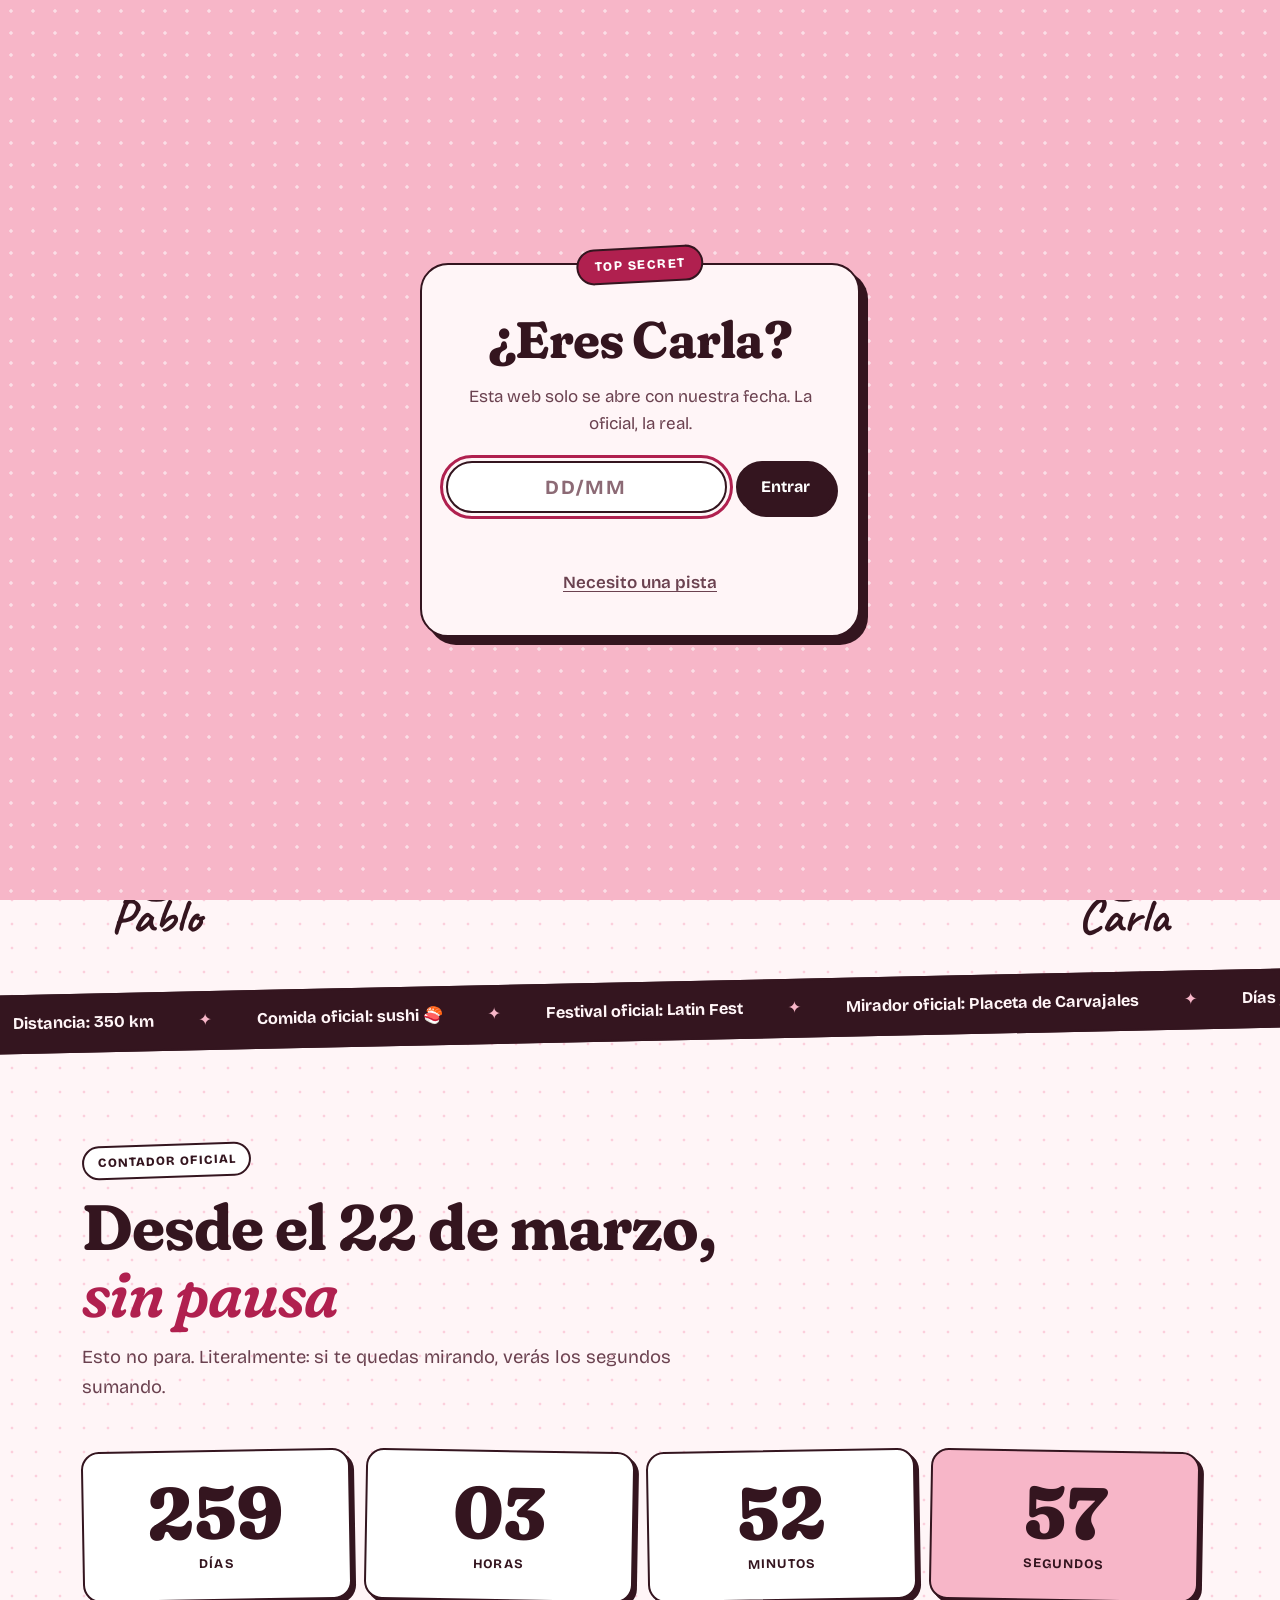
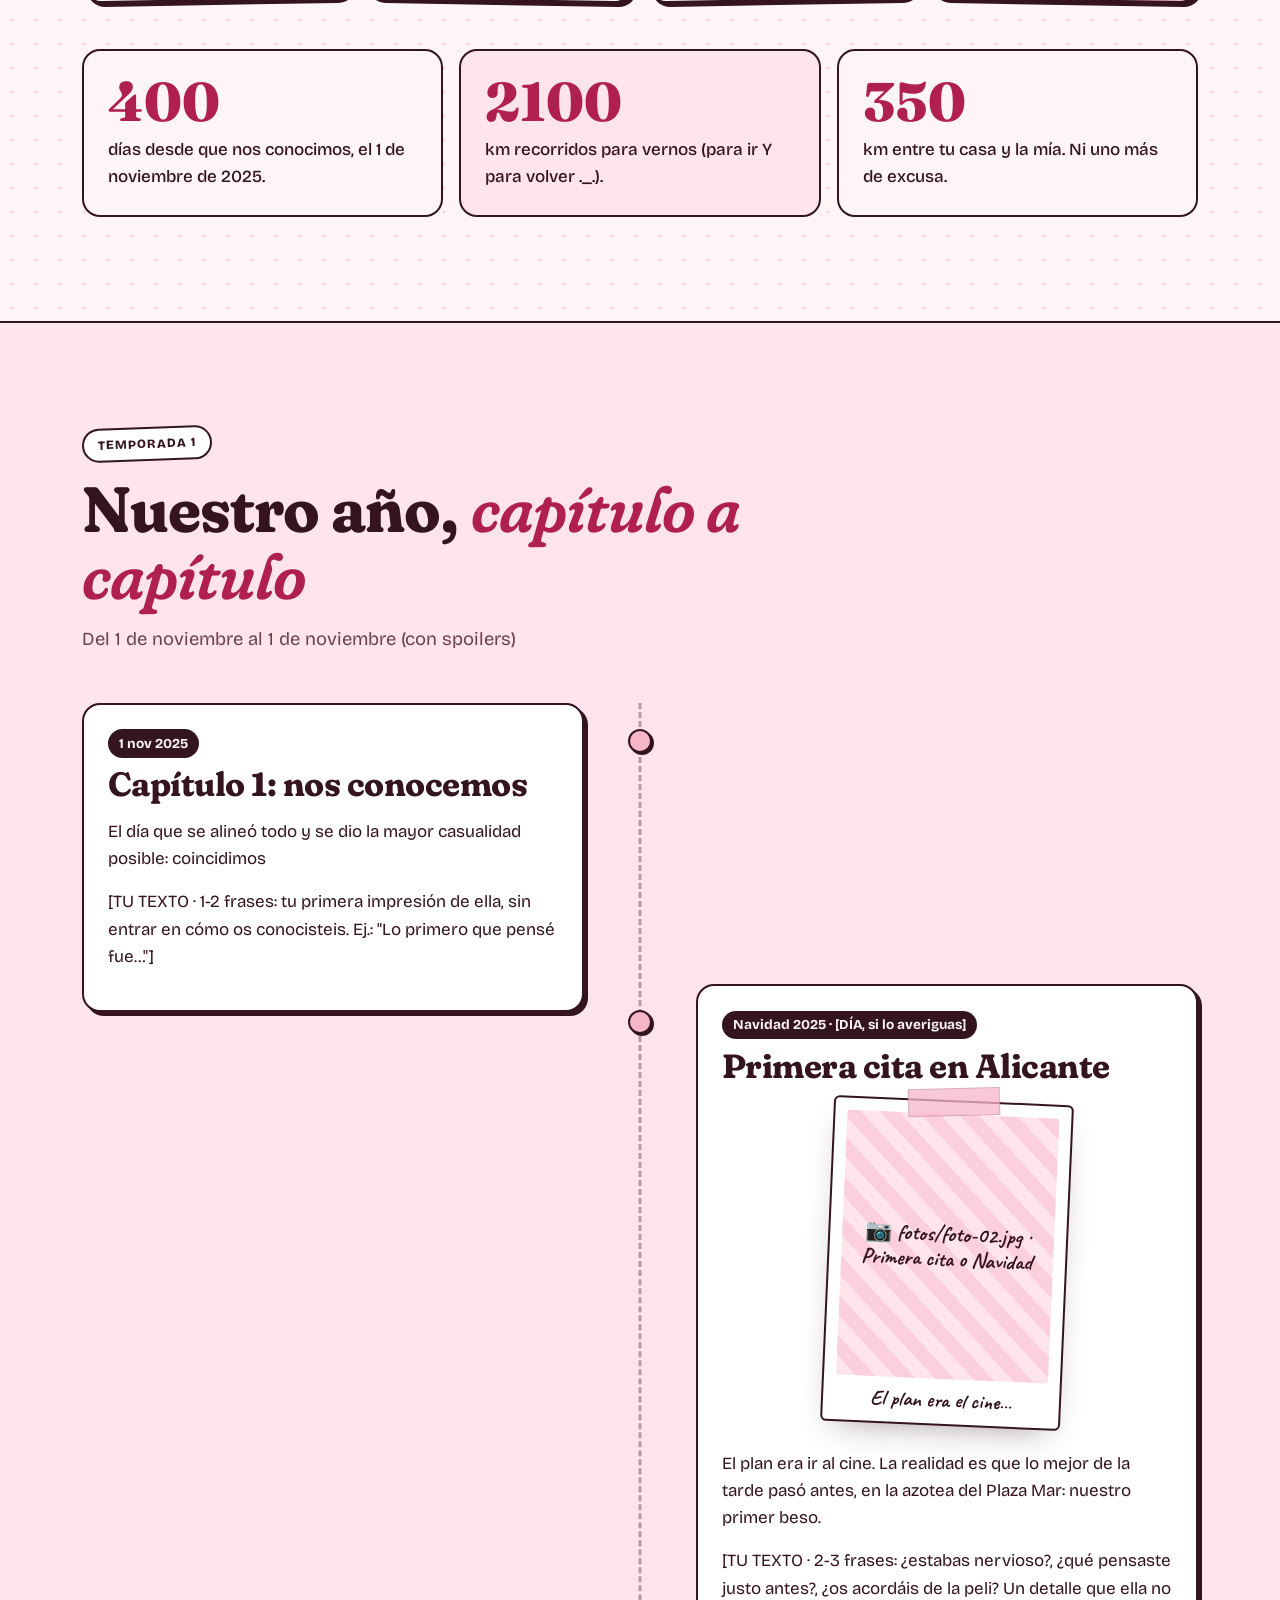
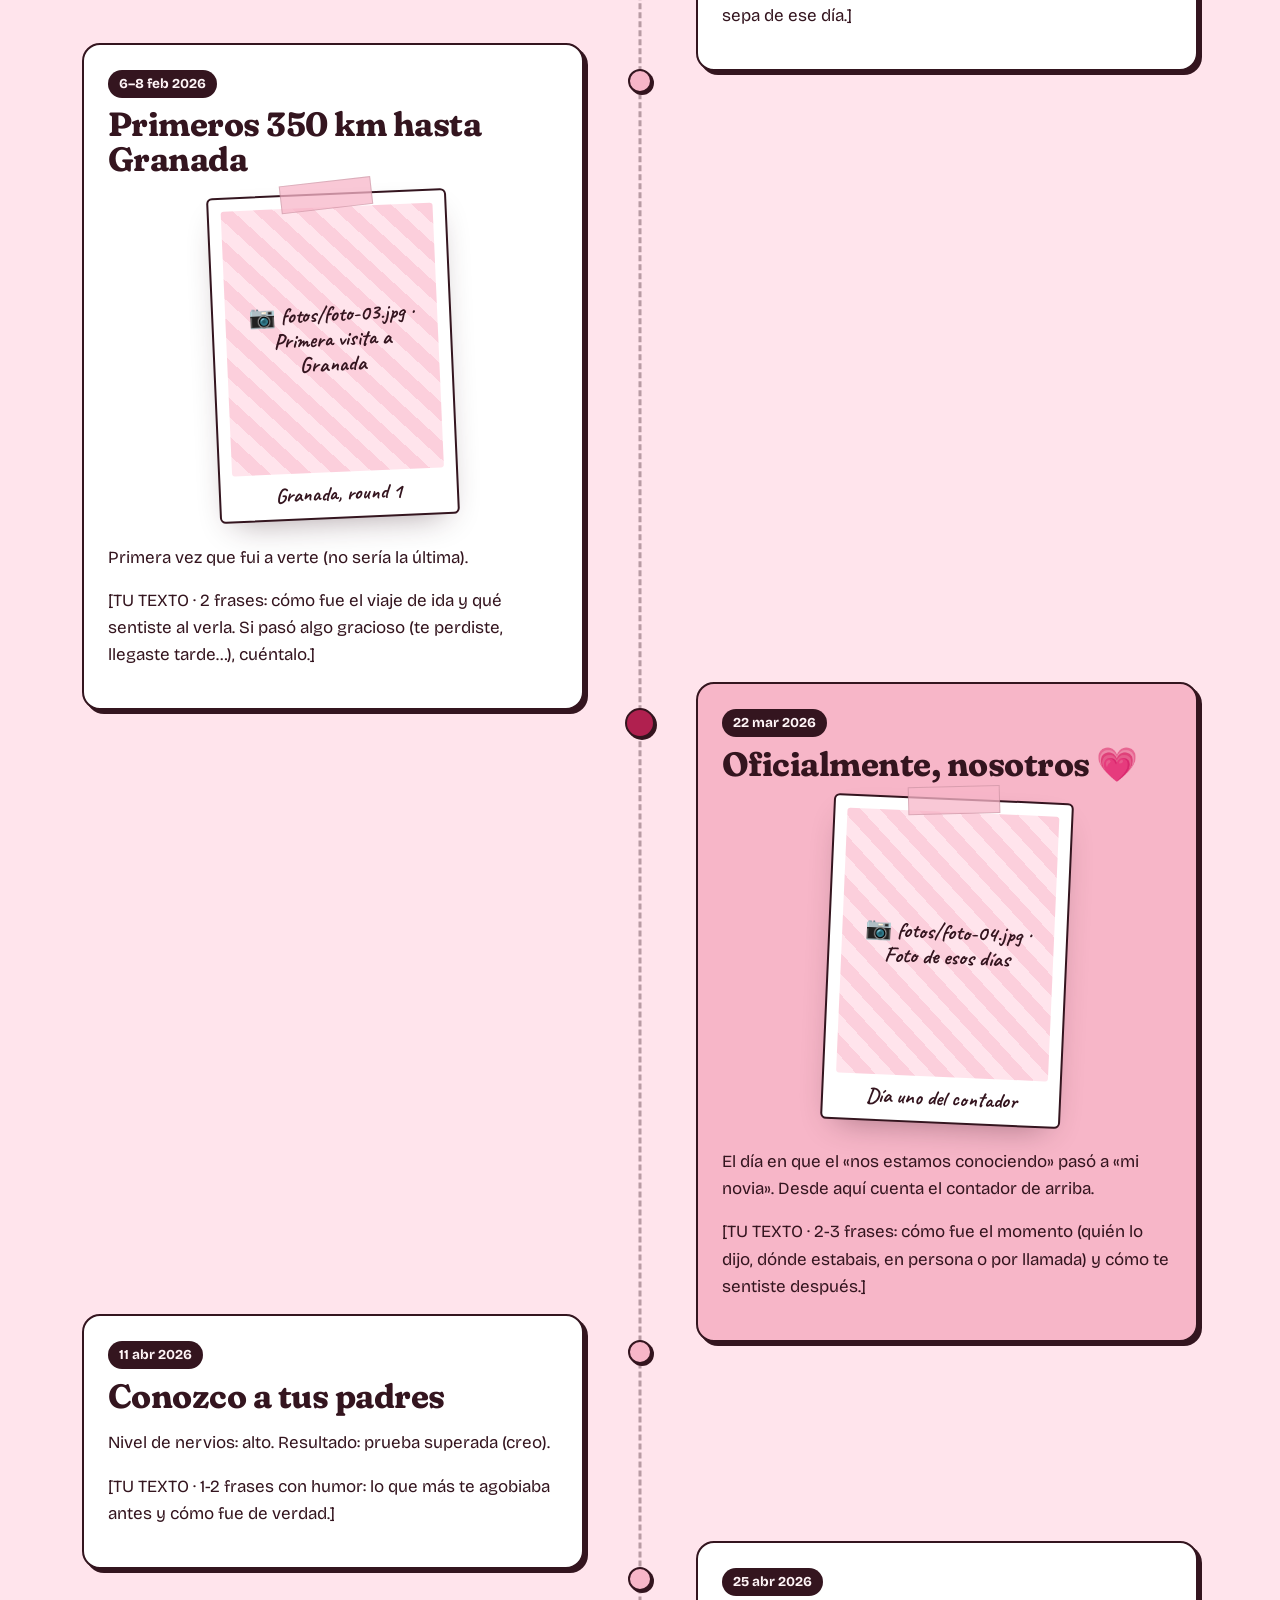
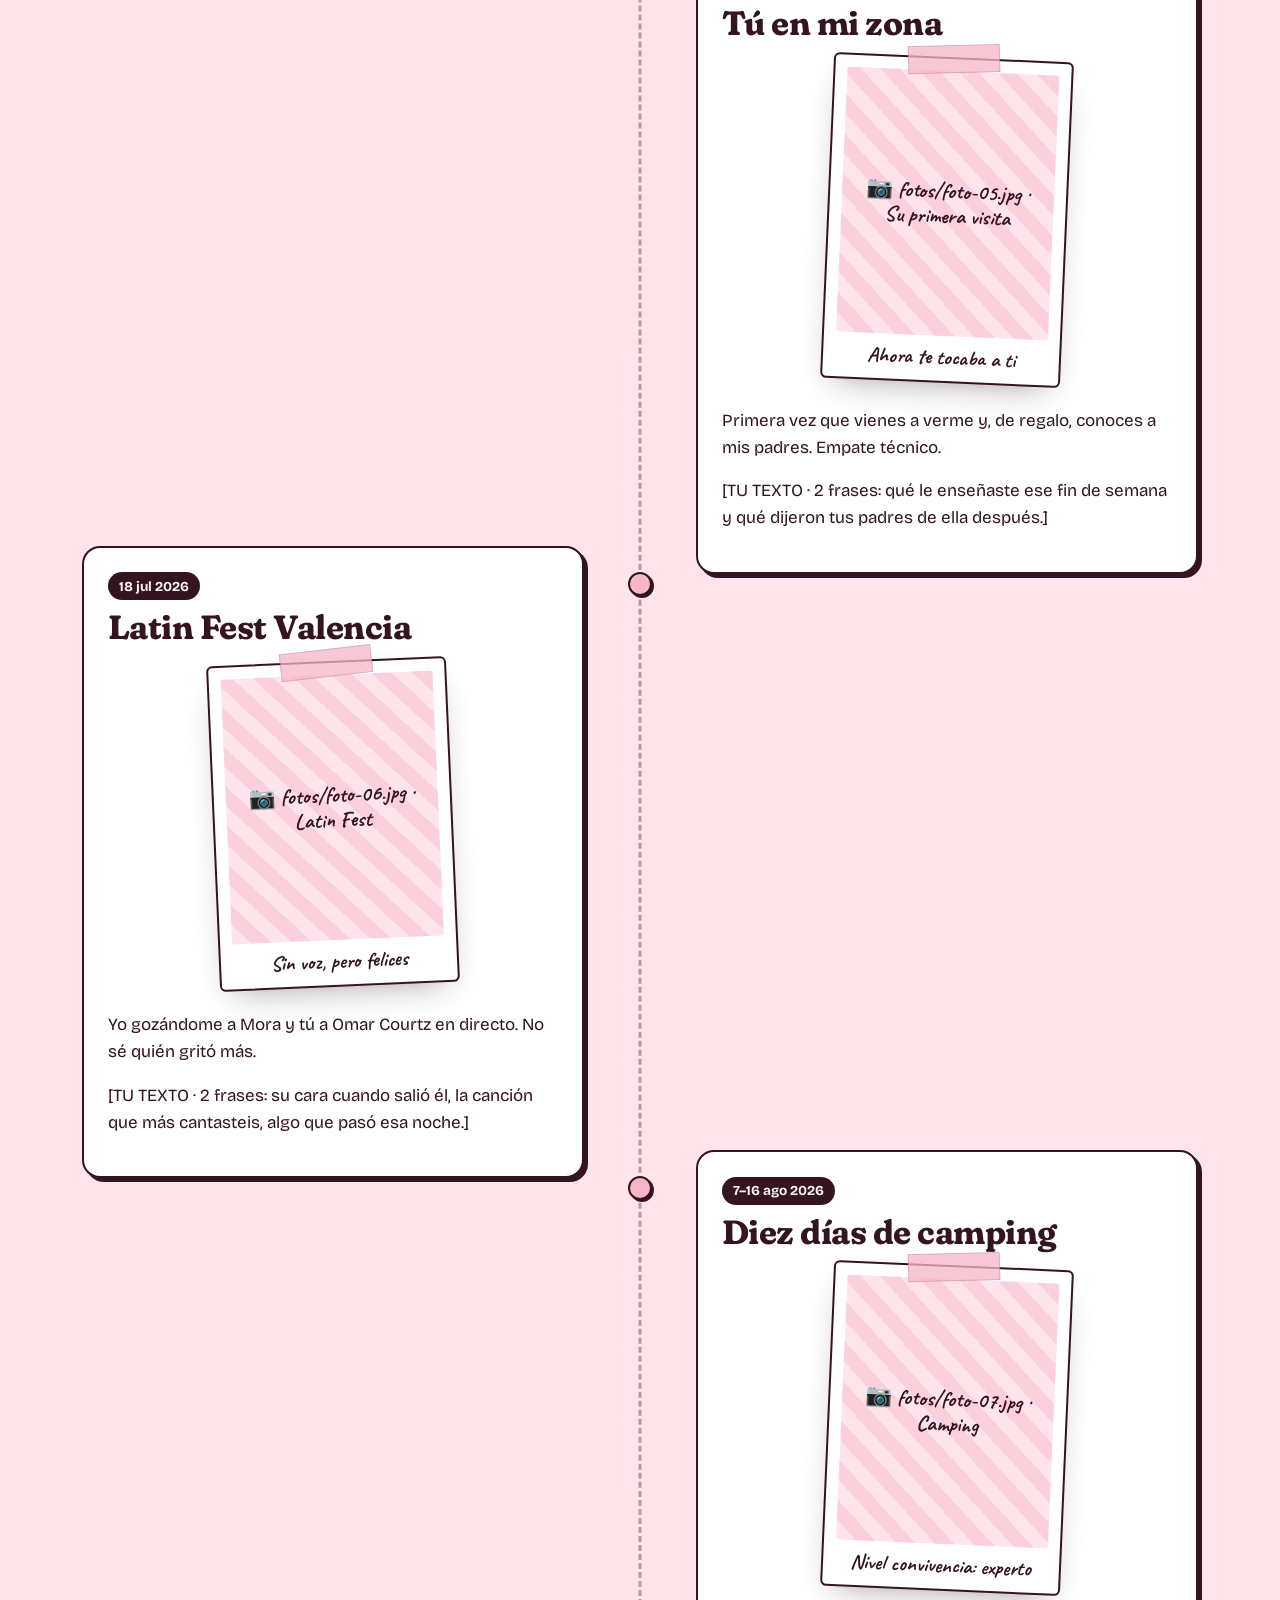
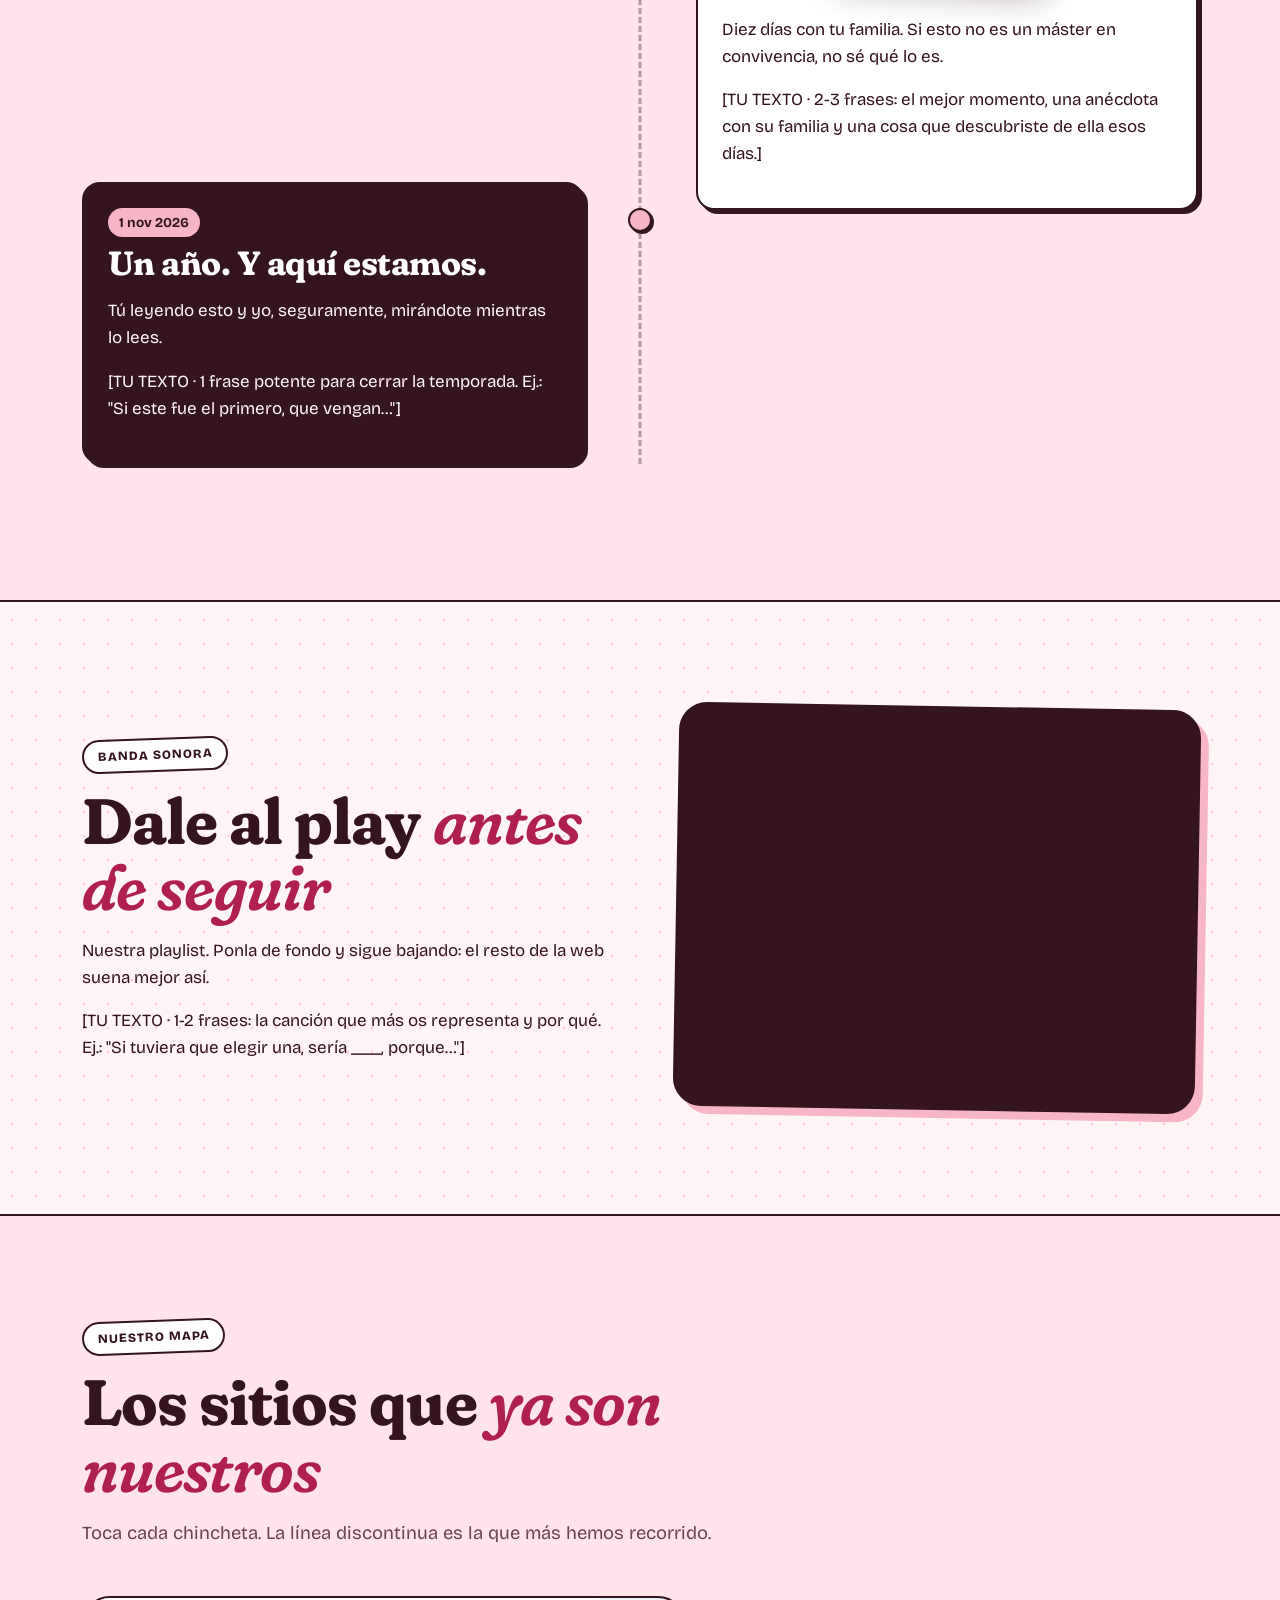
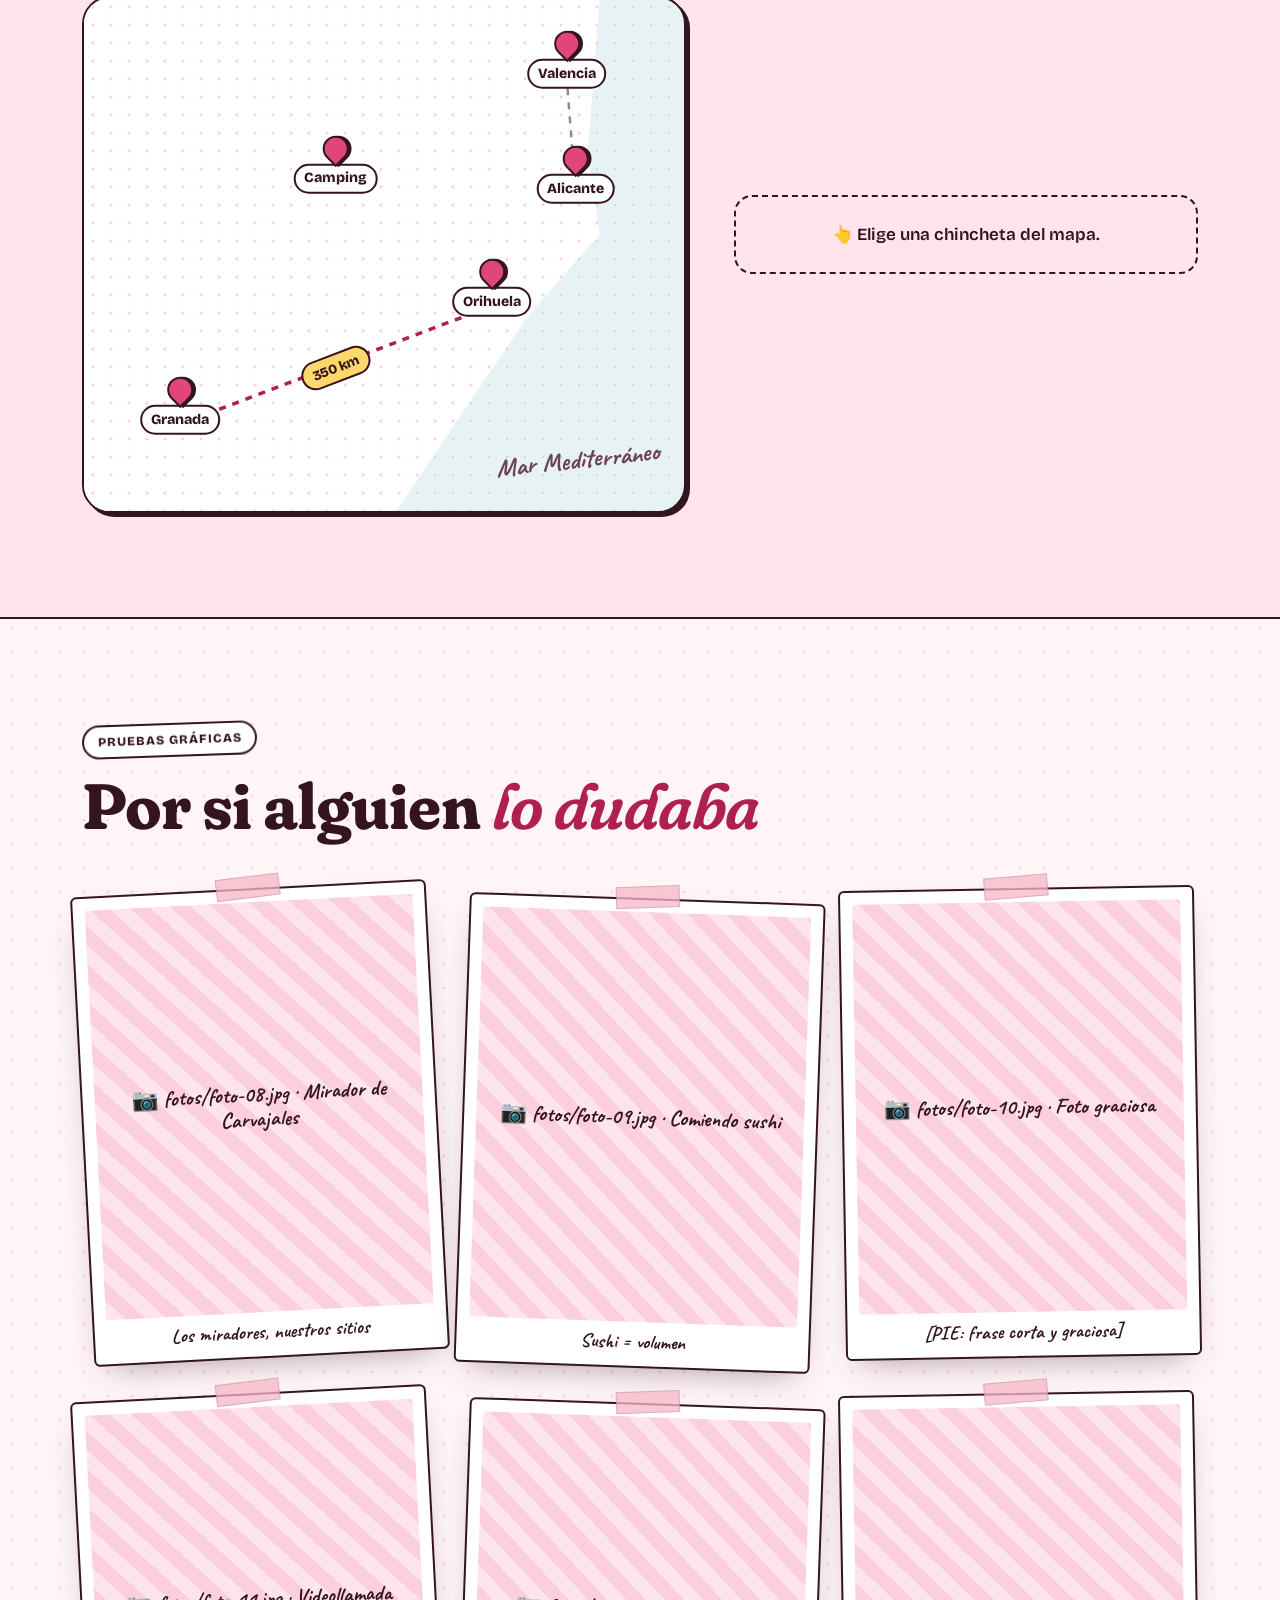
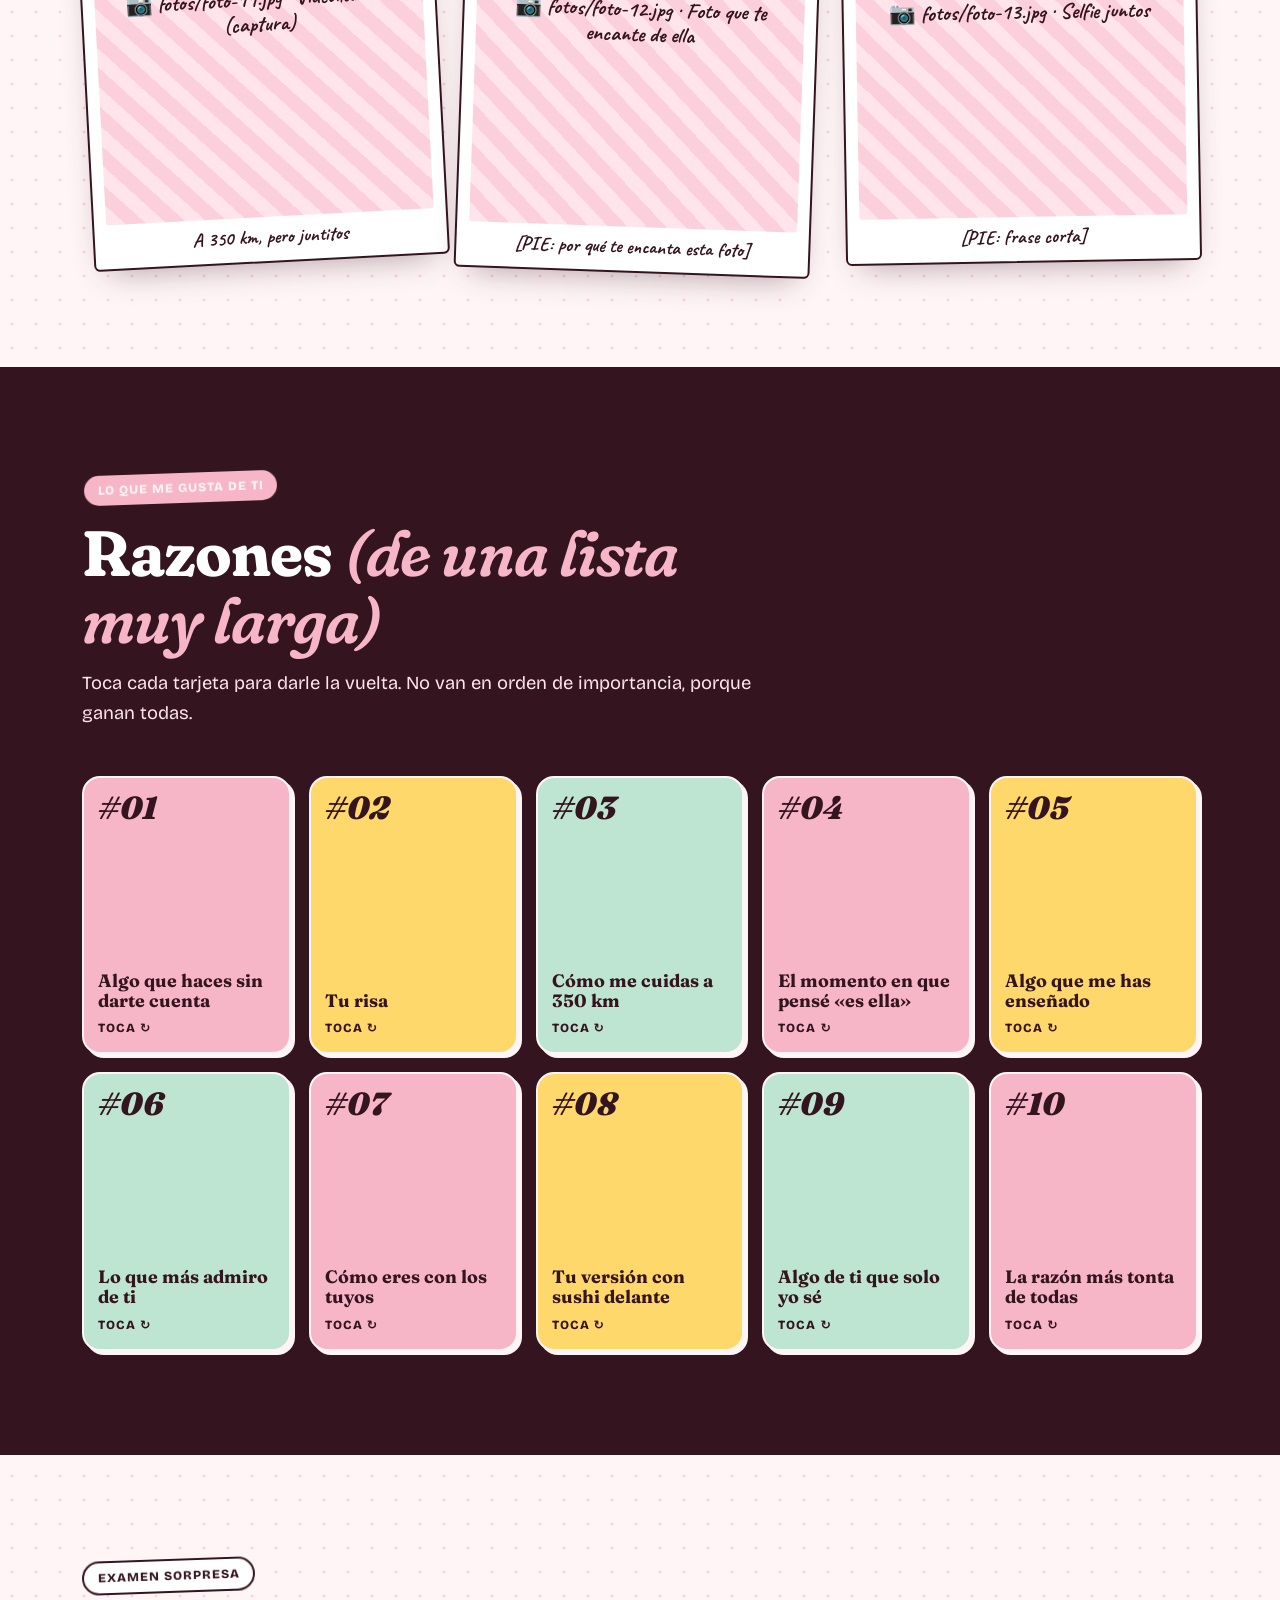
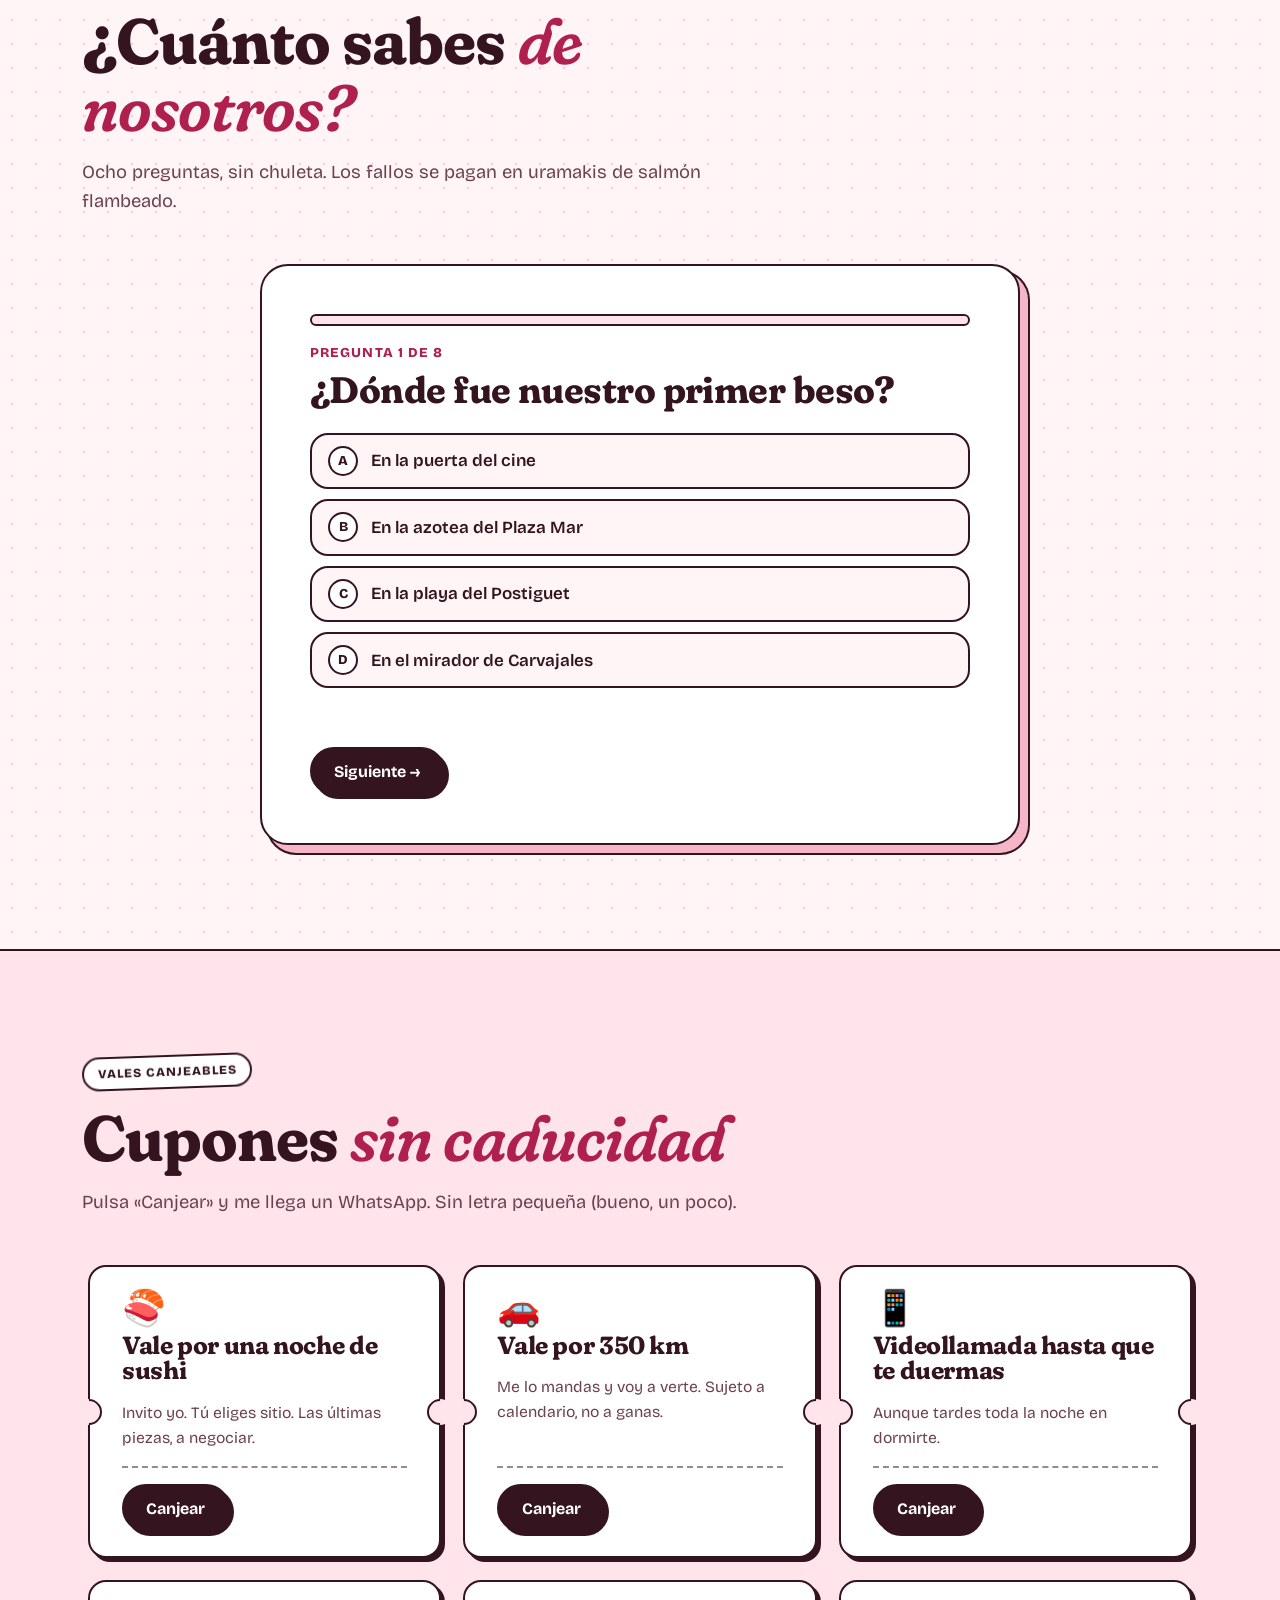
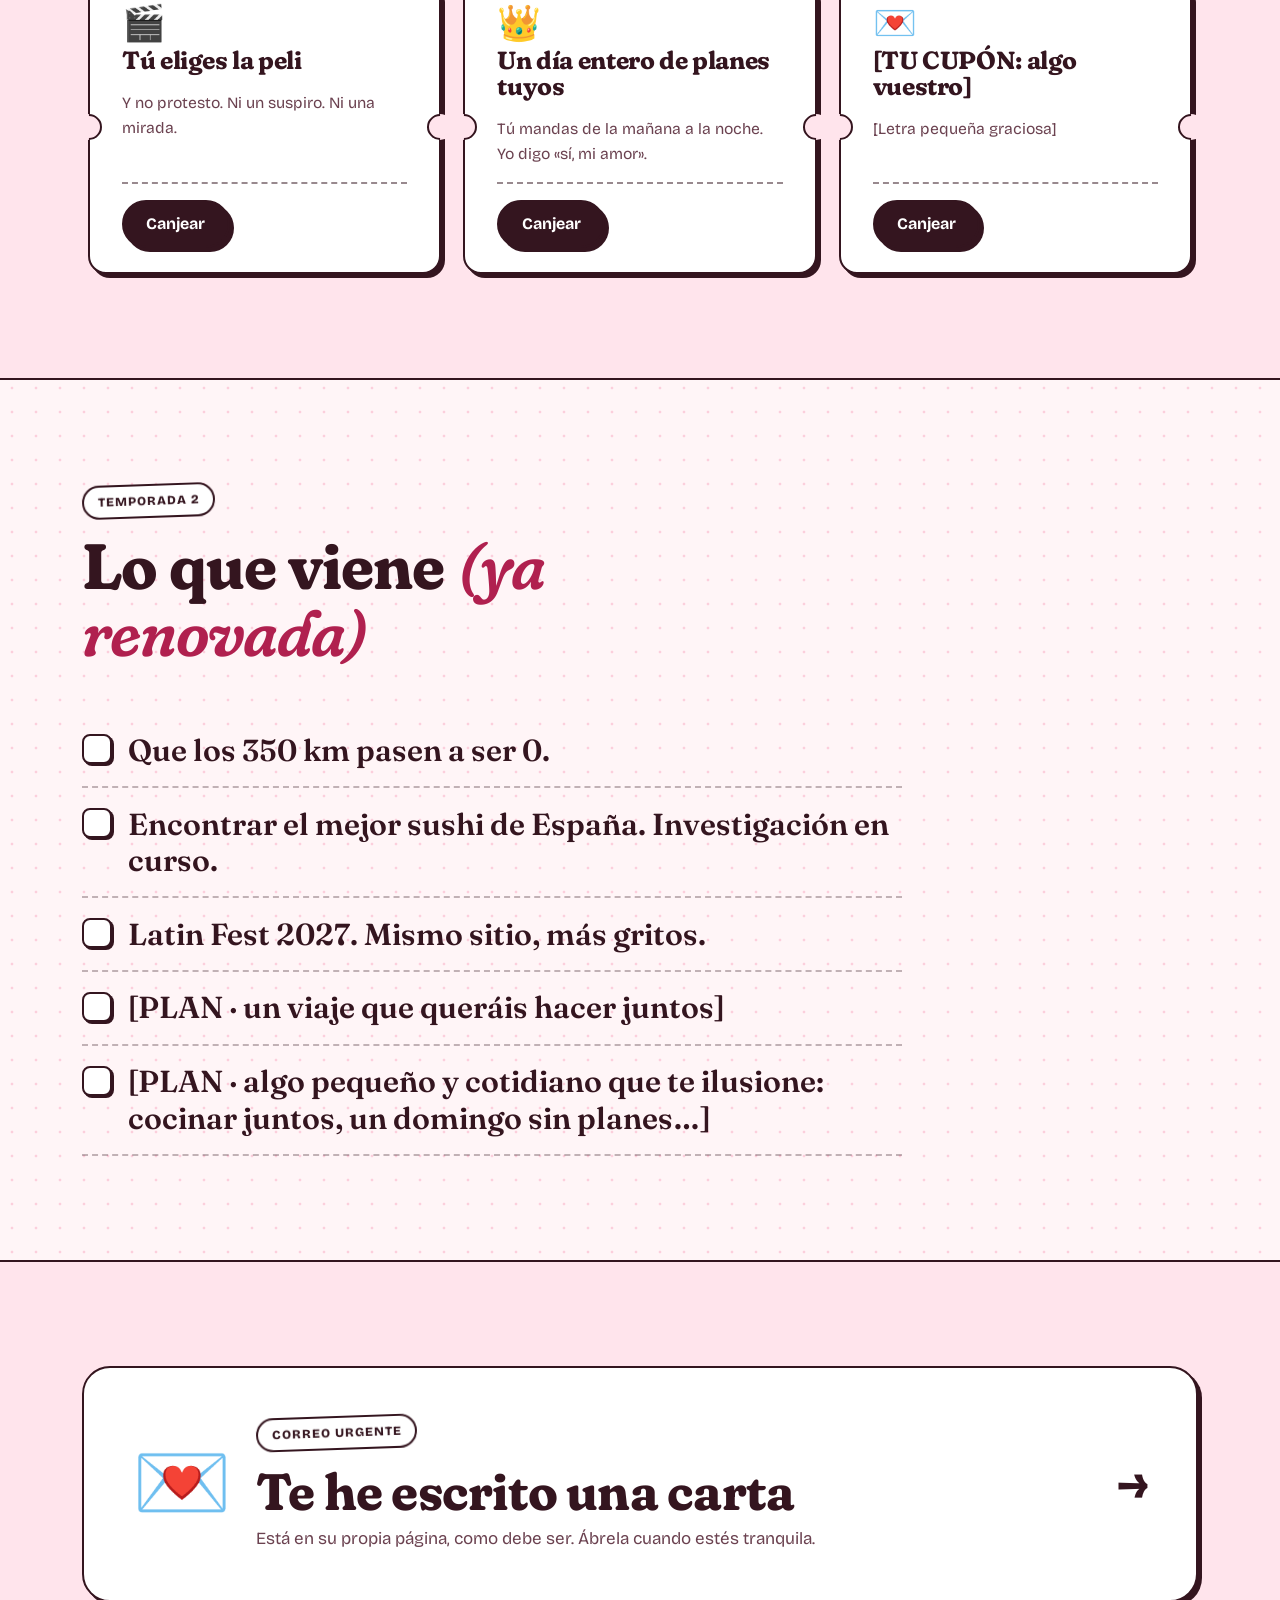
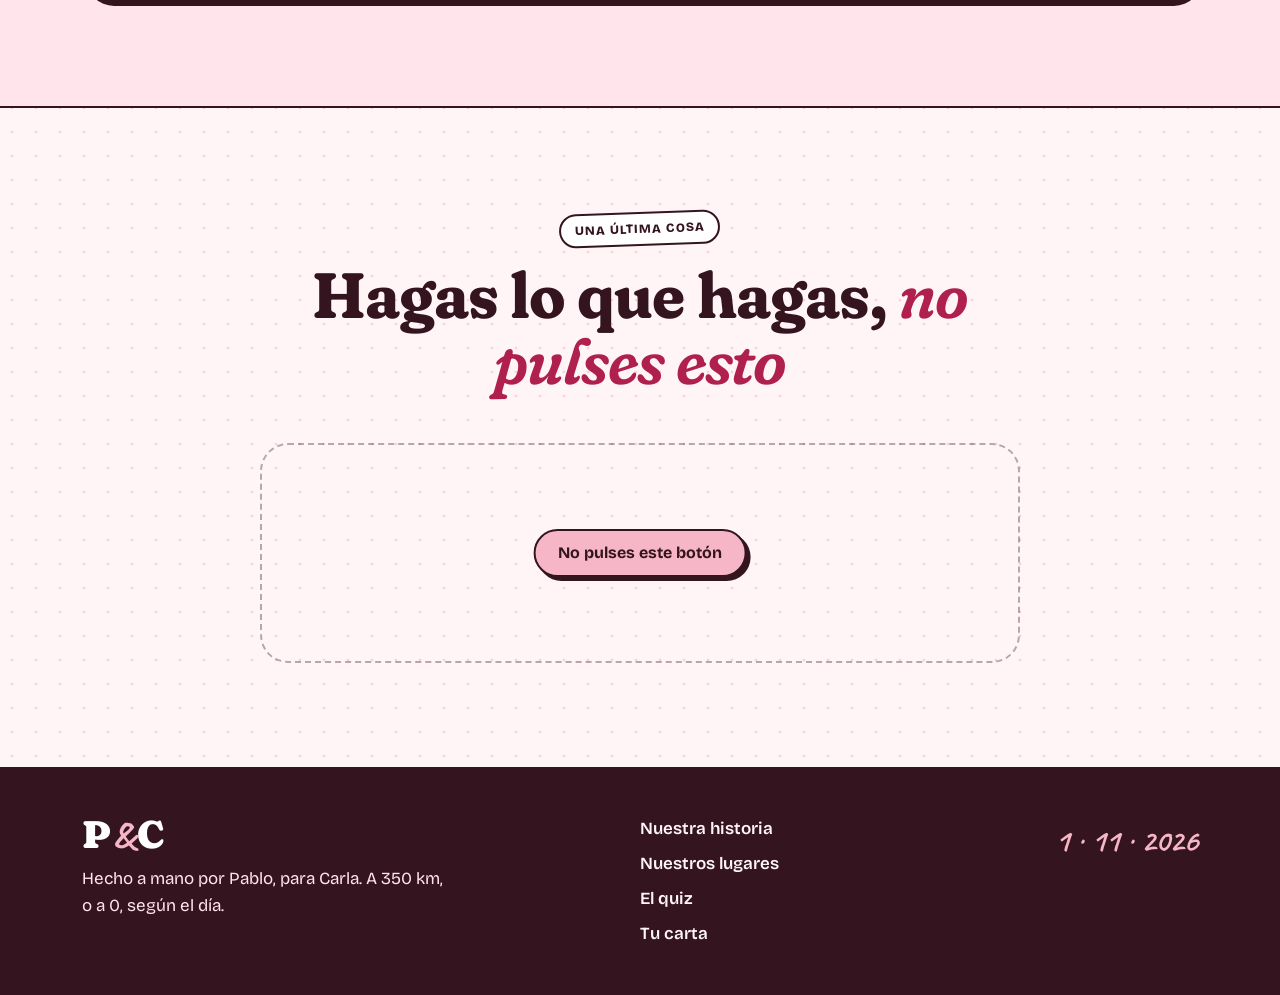
==== commit faa7fc76: "Cambios de Pablo, huecos sin estilo pendiente, 22 de marzo y mapa con Orihuela Co-Authored-By: Claud" ====
--- a/index.html
+++ b/index.html
@@ -6,7 +6,7 @@
 
   <!-- ===== SEO adaptado a una web privada: no queremos que Google la indexe ===== -->
   <title>Un año de Pablo y Carla · 1 de noviembre</title>
-  <meta name="description" content="Una web hecha solo para Carla: nuestro primer año, de Alicante a Granada, con 350 km que nunca fueron excusa, sushi, Latin Fest y mucho más.">
+  <meta name="description" content="Una web hecha solo para Carla: nuestro primer año, de Orihuela a Granada.">
   <meta name="robots" content="noindex, nofollow">
   <link rel="canonical" href="https://[DOMINIO]/">
   <meta name="theme-color" content="#F7B6C8">
@@ -64,7 +64,7 @@
     <div class="candado__caja">
       <p class="candado__sello" aria-hidden="true">Top secret</p>
       <h2 class="candado__titulo" id="candado-titulo">¿Eres Carla?</h2>
-      <p class="candado__texto">Esta web solo se abre con nuestra fecha. La oficial, la que cuenta.</p>
+      <p class="candado__texto">Esta web solo se abre con nuestra fecha. La oficial, la real.</p>
       <form class="candado__form" id="candado-form" novalidate>
         <label class="sr-only" for="candado-input">Escribe nuestra fecha</label>
         <input class="candado__input" id="candado-input" type="text" inputmode="numeric" autocomplete="off" placeholder="DD/MM" maxlength="10">
@@ -114,7 +114,7 @@
             <span class="hero__amp" aria-hidden="true">&amp;</span><span class="sr-only">y</span>
             <span class="resalte">Carla</span>
           </h1>
-          <p class="hero__sub">Una web hecha solo para ti y sobre lo nuestro: 350 km que nunca han sido excusa, demasiado sushi, un festival a gritos y un beso en una azotea.</p>
+          <p class="hero__sub">Una web hecha solo para ti y sobre lo nuestro: 350 km que nunca han sido excusa.</p>
           <div class="hero__acciones">
             <a class="btn btn--rosa" href="#historia">Empezar por el principio</a>
             <a class="btn btn--blanco" href="carta.html">Abrir tu carta</a>
@@ -173,7 +173,7 @@
       <div class="contenedor">
         <header class="seccion__cabecera" data-reveal>
           <p class="etiqueta">Contador oficial</p>
-          <h2 class="seccion__titulo" id="contador-titulo">Desde el 21 de marzo, <em>sin pausa</em></h2>
+          <h2 class="seccion__titulo" id="contador-titulo">Desde el 22 de marzo, <em>sin pausa</em></h2>
           <p class="seccion__intro">Esto no para. Literalmente: si te quedas mirando, verás los segundos sumando.</p>
         </header>
 
@@ -191,7 +191,7 @@
           </article>
           <article class="dato dato--rosa" data-reveal>
             <p class="dato__num" data-km>0</p>
-            <p class="dato__texto">km recorridos para vernos (ida y vuelta, por lo bajo).</p>
+            <p class="dato__texto">km recorridos para vernos (para ir Y para volver ._.).</p>
           </article>
           <article class="dato" data-reveal>
             <p class="dato__num">350</p>
@@ -209,7 +209,7 @@
         <header class="seccion__cabecera" data-reveal>
           <p class="etiqueta">Temporada 1</p>
           <h2 class="seccion__titulo" id="historia-titulo">Nuestro año, <em>capítulo a capítulo</em></h2>
-          <p class="seccion__intro">Del 1 de noviembre al 1 de noviembre. Con spoilers, porque ya sabemos cómo acaba: bien.</p>
+          <p class="seccion__intro">Del 1 de noviembre al 1 de noviembre (con spoilers)</p>
         </header>
 
         <ol class="linea">
@@ -218,15 +218,15 @@
             <article class="hito__tarjeta">
               <p class="hito__fecha"><time datetime="2025-11-01">1 nov 2025</time></p>
               <h3 class="hito__titulo">Capítulo 1: nos conocemos</h3>
-              <p>Cómo pasó tiene guion de serie, y ese capítulo nos lo guardamos. Lo importante es que pasó.</p>
-              <p class="pendiente">[TU TEXTO · 1-2 frases: tu primera impresión de ella, sin entrar en cómo os conocisteis. Ej.: "Lo primero que pensé fue…"]</p>
+              <p>El día que se alineó todo y se dio la mayor casualidad posible: coincidimos</p>
+              <p>[TU TEXTO · 1-2 frases: tu primera impresión de ella, sin entrar en cómo os conocisteis. Ej.: "Lo primero que pensé fue…"]</p>
             </article>
           </li>
 
           <!-- Navidad: primera cita -->
           <li class="hito" data-reveal>
             <article class="hito__tarjeta">
-              <p class="hito__fecha">Navidad 2025 · <span class="pendiente pendiente--linea">[DÍA, si lo averiguas]</span></p>
+              <p class="hito__fecha">Navidad 2025 · [DÍA, si lo averiguas]</p>
               <h3 class="hito__titulo">Primera cita en Alicante</h3>
               <figure class="polaroid polaroid--mini">
                 <div class="foto" data-label="fotos/foto-02.jpg · Primera cita o Navidad">
@@ -234,8 +234,8 @@
                 </div>
                 <figcaption>El plan era el cine…</figcaption>
               </figure>
-              <p>El plan era ir al cine. La realidad es que lo mejor de la noche pasó antes, en la azotea del Plaza Mar: nuestro primer beso.</p>
-              <p class="pendiente">[TU TEXTO · 2-3 frases: ¿estabas nervioso?, ¿qué pensaste justo antes?, ¿os acordáis de la peli? Un detalle que ella no sepa de ese día.]</p>
+              <p>El plan era ir al cine. La realidad es que lo mejor de la tarde pasó antes, en la azotea del Plaza Mar: nuestro primer beso.</p>
+              <p>[TU TEXTO · 2-3 frases: ¿estabas nervioso?, ¿qué pensaste justo antes?, ¿os acordáis de la peli? Un detalle que ella no sepa de ese día.]</p>
             </article>
           </li>
 
@@ -250,15 +250,15 @@
                 </div>
                 <figcaption>Granada, round 1</figcaption>
               </figure>
-              <p>Primera vez que fui a verte. Spoiler: no sería la última.</p>
-              <p class="pendiente">[TU TEXTO · 2 frases: cómo fue el viaje de ida y qué sentiste al verla. Si pasó algo gracioso (te perdiste, llegaste tarde…), cuéntalo.]</p>
-            </article>
-          </li>
-
-          <!-- 21 mar: oficial -->
+              <p>Primera vez que fui a verte (no sería la última).</p>
+              <p>[TU TEXTO · 2 frases: cómo fue el viaje de ida y qué sentiste al verla. Si pasó algo gracioso (te perdiste, llegaste tarde…), cuéntalo.]</p>
+            </article>
+          </li>
+
+          <!-- 22 mar: oficial -->
           <li class="hito hito--destacado" data-reveal>
             <article class="hito__tarjeta">
-              <p class="hito__fecha"><time datetime="2026-03-21">21 mar 2026</time></p>
+              <p class="hito__fecha"><time datetime="2026-03-22">22 mar 2026</time></p>
               <h3 class="hito__titulo">Oficialmente, nosotros 💗</h3>
               <figure class="polaroid polaroid--mini">
                 <div class="foto" data-label="fotos/foto-04.jpg · Foto de esos días">
@@ -267,7 +267,7 @@
                 <figcaption>Día uno del contador</figcaption>
               </figure>
               <p>El día en que el «nos estamos conociendo» pasó a «mi novia». Desde aquí cuenta el contador de arriba.</p>
-              <p class="pendiente">[TU TEXTO · 2-3 frases: cómo fue el momento (quién lo dijo, dónde estabais, en persona o por llamada) y cómo te sentiste después.]</p>
+              <p>[TU TEXTO · 2-3 frases: cómo fue el momento (quién lo dijo, dónde estabais, en persona o por llamada) y cómo te sentiste después.]</p>
             </article>
           </li>
 
@@ -277,7 +277,7 @@
               <p class="hito__fecha"><time datetime="2026-04-11">11 abr 2026</time></p>
               <h3 class="hito__titulo">Conozco a tus padres</h3>
               <p>Nivel de nervios: alto. Resultado: prueba superada (creo).</p>
-              <p class="pendiente">[TU TEXTO · 1-2 frases con humor: lo que más te agobiaba antes y cómo fue de verdad.]</p>
+              <p>[TU TEXTO · 1-2 frases con humor: lo que más te agobiaba antes y cómo fue de verdad.]</p>
             </article>
           </li>
 
@@ -285,7 +285,7 @@
           <li class="hito" data-reveal>
             <article class="hito__tarjeta">
               <p class="hito__fecha"><time datetime="2026-04-25">25 abr 2026</time></p>
-              <h3 class="hito__titulo">Tú en mi terreno</h3>
+              <h3 class="hito__titulo">Tú en mi zona</h3>
               <figure class="polaroid polaroid--mini">
                 <div class="foto" data-label="fotos/foto-05.jpg · Su primera visita">
                   <img src="fotos/foto-05.jpg" alt="Carla en su primera visita a la ciudad de Pablo" width="600" height="750" loading="lazy">
@@ -293,7 +293,7 @@
                 <figcaption>Ahora te tocaba a ti</figcaption>
               </figure>
               <p>Primera vez que vienes a verme y, de regalo, conoces a mis padres. Empate técnico.</p>
-              <p class="pendiente">[TU TEXTO · 2 frases: qué le enseñaste ese fin de semana y qué dijeron tus padres de ella después.]</p>
+              <p>[TU TEXTO · 2 frases: qué le enseñaste ese fin de semana y qué dijeron tus padres de ella después.]</p>
             </article>
           </li>
 
@@ -308,8 +308,8 @@
                 </div>
                 <figcaption>Sin voz, pero felices</figcaption>
               </figure>
-              <p>Nuestro festival favorito y tú viendo a Omar Courtz en directo. No sé quién gritó más.</p>
-              <p class="pendiente">[TU TEXTO · 2 frases: su cara cuando salió él, la canción que más cantasteis, algo que pasó esa noche.]</p>
+              <p>Yo gozándome a Mora y tú a Omar Courtz en directo. No sé quién gritó más.</p>
+              <p>[TU TEXTO · 2 frases: su cara cuando salió él, la canción que más cantasteis, algo que pasó esa noche.]</p>
             </article>
           </li>
 
@@ -325,7 +325,7 @@
                 <figcaption>Nivel convivencia: experto</figcaption>
               </figure>
               <p>Diez días con tu familia. Si esto no es un máster en convivencia, no sé qué lo es.</p>
-              <p class="pendiente">[TU TEXTO · 2-3 frases: el mejor momento, una anécdota con su familia y una cosa que descubriste de ella esos días.]</p>
+              <p>[TU TEXTO · 2-3 frases: el mejor momento, una anécdota con su familia y una cosa que descubriste de ella esos días.]</p>
             </article>
           </li>
 
@@ -335,7 +335,7 @@
               <p class="hito__fecha"><time datetime="2026-11-01">1 nov 2026</time></p>
               <h3 class="hito__titulo">Un año. Y aquí estamos.</h3>
               <p>Tú leyendo esto y yo, seguramente, mirándote mientras lo lees.</p>
-              <p class="pendiente">[TU TEXTO · 1 frase potente para cerrar la temporada. Ej.: "Si este fue el primero, que vengan…"]</p>
+              <p>[TU TEXTO · 1 frase potente para cerrar la temporada. Ej.: "Si este fue el primero, que vengan…"]</p>
             </article>
           </li>
         </ol>
@@ -351,7 +351,7 @@
           <p class="etiqueta">Banda sonora</p>
           <h2 class="seccion__titulo" id="playlist-titulo">Dale al play <em>antes de seguir</em></h2>
           <p>Nuestra playlist. Ponla de fondo y sigue bajando: el resto de la web suena mejor así.</p>
-          <p class="pendiente">[TU TEXTO · 1-2 frases: la canción que más os representa y por qué. Ej.: "Si tuviera que elegir una, sería ___, porque…"]</p>
+          <p>[TU TEXTO · 1-2 frases: la canción que más os representa y por qué. Ej.: "Si tuviera que elegir una, sería ___, porque…"]</p>
         </div>
         <div class="playlist__reproductor" data-reveal>
           <iframe title="Nuestra playlist en Spotify" src="https://open.spotify.com/embed/playlist/07cnM5FZ2UH0uqofdTqoO6?utm_source=generator" width="100%" height="380" allow="autoplay; clipboard-write; encrypted-media; fullscreen; picture-in-picture" loading="lazy"></iframe>
@@ -374,14 +374,17 @@
           <div class="mapa" id="mapa">
             <div class="mapa__tierra" aria-hidden="true"></div>
             <svg class="mapa__rutas" viewBox="0 0 100 100" preserveAspectRatio="none" aria-hidden="true">
-              <line x1="16" y1="83" x2="78.4" y2="48.7" class="mapa__linea mapa__linea--principal" />
-              <line x1="78.4" y1="48.7" x2="80.5" y2="15.6" class="mapa__linea" />
+              <line x1="16" y1="83" x2="68" y2="60" class="mapa__linea mapa__linea--principal" />
+              <line x1="82" y1="38" x2="80.5" y2="15.6" class="mapa__linea" />
             </svg>
             <span class="mapa__km" aria-hidden="true">350 km</span>
             <span class="mapa__mar" aria-hidden="true">Mar Mediterráneo</span>
 
             <!-- Posiciones aproximadas en % (x, y). Para mover una chincheta, cambia --x y --y -->
-            <button class="pin" type="button" style="--x:78.4%; --y:48.7%" data-lugar="alicante" aria-pressed="false" aria-controls="mapa-panel">
+            <button class="pin" type="button" style="--x:68%; --y:60%" data-lugar="orihuela" aria-pressed="false" aria-controls="mapa-panel">
+              <span class="pin__punto" aria-hidden="true"></span><span class="pin__nombre">Orihuela</span>
+            </button>
+            <button class="pin" type="button" style="--x:82%; --y:38%" data-lugar="alicante" aria-pressed="false" aria-controls="mapa-panel">
               <span class="pin__punto" aria-hidden="true"></span><span class="pin__nombre">Alicante</span>
             </button>
             <button class="pin" type="button" style="--x:16%; --y:83%" data-lugar="granada" aria-pressed="false" aria-controls="mapa-panel">
@@ -399,11 +402,19 @@
           <div class="mapa__panel" id="mapa-panel" aria-live="polite">
             <p class="lugar lugar--vacio" id="lugar-vacio">👆 Elige una chincheta del mapa.</p>
 
+            <article class="lugar" id="lugar-orihuela" hidden>
+              <p class="lugar__cuando">Mi zona · desde el 25 abr 2026 también tuya</p>
+              <h3 class="lugar__titulo">Orihuela</h3>
+              <p>Donde viniste a verme por primera vez y conociste a mis padres.</p>
+              <p>[TU TEXTO · 1-2 frases: el sitio de Orihuela que más le gustó o al que siempre la llevas.]</p>
+              <a class="lugar__enlace" href="https://www.google.com/maps/search/?api=1&amp;query=Orihuela" target="_blank" rel="noopener">Ver en Google Maps ↗</a>
+            </article>
+
             <article class="lugar" id="lugar-alicante" hidden>
               <p class="lugar__cuando">Navidad 2025</p>
               <h3 class="lugar__titulo">Alicante · Azotea del Plaza Mar</h3>
               <p>Primera cita y primer beso, antes de entrar al cine. Desde entonces, para mí las azoteas tienen otro significado.</p>
-              <p class="pendiente">[TU TEXTO · 1 frase: qué ves cuando vuelves a pasar por allí.]</p>
+              <p>[TU TEXTO · 1 frase: qué ves cuando vuelves a pasar por allí.]</p>
               <a class="lugar__enlace" href="https://www.google.com/maps/search/?api=1&amp;query=Plaza+Mar+2+Alicante" target="_blank" rel="noopener">Ver en Google Maps ↗</a>
             </article>
 
@@ -411,7 +422,7 @@
               <p class="lugar__cuando">Tu ciudad</p>
               <h3 class="lugar__titulo">Granada · Mirador Placeta de Carvajales</h3>
               <p>Nuestro mirador. Con la Alhambra delante, que como fondo tampoco está mal.</p>
-              <p class="pendiente">[TU TEXTO · 1-2 frases: un momento concreto que vivisteis allí (atardecer, conversación, foto…).]</p>
+              <p>[TU TEXTO · 1-2 frases: un momento concreto que vivisteis allí (atardecer, conversación, foto…).]</p>
               <a class="lugar__enlace" href="https://www.google.com/maps/search/?api=1&amp;query=Mirador+Placeta+de+Carvajales+Granada" target="_blank" rel="noopener">Ver en Google Maps ↗</a>
             </article>
 
@@ -419,15 +430,15 @@
               <p class="lugar__cuando">18 jul 2026</p>
               <h3 class="lugar__titulo">Valencia · Latin Fest</h3>
               <p>Nuestro festival favorito. Volvimos sin voz y con ganas de repetir.</p>
-              <p class="pendiente">[TU TEXTO · 1 frase: la canción del festival que ya es "vuestra".]</p>
+              <p>[TU TEXTO · 1 frase: la canción del festival que ya es "vuestra".]</p>
               <a class="lugar__enlace" href="https://www.google.com/maps/search/?api=1&amp;query=Valencia" target="_blank" rel="noopener">Ver en Google Maps ↗</a>
             </article>
 
             <article class="lugar" id="lugar-camping" hidden>
               <p class="lugar__cuando">7–16 ago 2026</p>
-              <h3 class="lugar__titulo"><span class="pendiente pendiente--linea">[NOMBRE DEL CAMPING]</span></h3>
+              <h3 class="lugar__titulo">[NOMBRE DEL CAMPING]</h3>
               <p>Diez días con tu familia, entre tiendas, chanclas y sobremesas eternas.</p>
-              <p class="pendiente">[TU TEXTO · 1-2 frases: tu recuerdo favorito del camping.]</p>
+              <p>[TU TEXTO · 1-2 frases: tu recuerdo favorito del camping.]</p>
               <a class="lugar__enlace" href="https://www.google.com/maps/search/?api=1&amp;query=[NOMBRE+DEL+CAMPING]" target="_blank" rel="noopener">Ver en Google Maps ↗</a>
             </article>
           </div>
@@ -450,37 +461,37 @@
             <div class="foto" data-label="fotos/foto-08.jpg · Mirador de Carvajales">
               <img src="fotos/foto-08.jpg" alt="Pablo y Carla en el Mirador Placeta de Carvajales de Granada" width="600" height="750" loading="lazy">
             </div>
-            <figcaption>Carvajales, nuestro sitio</figcaption>
+            <figcaption>Los miradores, nuestros sitios</figcaption>
           </figure>
           <figure class="polaroid" data-reveal>
             <div class="foto" data-label="fotos/foto-09.jpg · Comiendo sushi">
               <img src="fotos/foto-09.jpg" alt="Pablo y Carla comiendo sushi juntos" width="600" height="750" loading="lazy">
             </div>
-            <figcaption>Sushi: 1 · Dieta: 0</figcaption>
+            <figcaption>Sushi = volumen</figcaption>
           </figure>
           <figure class="polaroid" data-reveal>
             <div class="foto" data-label="fotos/foto-10.jpg · Foto graciosa">
               <img src="fotos/foto-10.jpg" alt="Foto divertida de Pablo y Carla" width="600" height="750" loading="lazy">
             </div>
-            <figcaption><span class="pendiente pendiente--linea">[PIE: frase corta y graciosa]</span></figcaption>
+            <figcaption>[PIE: frase corta y graciosa]</figcaption>
           </figure>
           <figure class="polaroid" data-reveal>
             <div class="foto" data-label="fotos/foto-11.jpg · Videollamada (captura)">
               <img src="fotos/foto-11.jpg" alt="Captura de una videollamada entre Pablo y Carla" width="600" height="750" loading="lazy">
             </div>
-            <figcaption>A 350 km, pero aquí</figcaption>
+            <figcaption>A 350 km, pero juntitos</figcaption>
           </figure>
           <figure class="polaroid" data-reveal>
             <div class="foto" data-label="fotos/foto-12.jpg · Foto que te encante de ella">
               <img src="fotos/foto-12.jpg" alt="Carla sonriendo" width="600" height="750" loading="lazy">
             </div>
-            <figcaption><span class="pendiente pendiente--linea">[PIE: por qué te encanta esta foto]</span></figcaption>
+            <figcaption>[PIE: por qué te encanta esta foto]</figcaption>
           </figure>
           <figure class="polaroid" data-reveal>
             <div class="foto" data-label="fotos/foto-13.jpg · Selfie juntos">
               <img src="fotos/foto-13.jpg" alt="Selfie de Pablo y Carla" width="600" height="750" loading="lazy">
             </div>
-            <figcaption><span class="pendiente pendiente--linea">[PIE: frase corta]</span></figcaption>
+            <figcaption>[PIE: frase corta]</figcaption>
           </figure>
         </div>
       </div>
@@ -501,61 +512,61 @@
           <button class="razon" type="button" aria-pressed="false" data-reveal>
             <span class="razon__inner">
               <span class="razon__cara razon__frente"><span class="razon__num">#01</span><span class="razon__pista">Algo que haces sin darte cuenta</span><span class="razon__tap">Toca ↻</span></span>
-              <span class="razon__cara razon__dorso"><span class="pendiente">[RAZÓN #01 · un gesto o manía suya que te derrite y ella ni sabe que hace.]</span></span>
+              <span class="razon__cara razon__dorso">[RAZÓN #01 · un gesto o manía suya que te derrite y ella ni sabe que hace.]</span>
             </span>
           </button>
           <button class="razon" type="button" aria-pressed="false" data-reveal>
             <span class="razon__inner">
               <span class="razon__cara razon__frente"><span class="razon__num">#02</span><span class="razon__pista">Tu risa</span><span class="razon__tap">Toca ↻</span></span>
-              <span class="razon__cara razon__dorso"><span class="pendiente">[RAZÓN #02 · descríbela: cómo suena, cuándo se le escapa, qué te provoca.]</span></span>
+              <span class="razon__cara razon__dorso">[RAZÓN #02 · descríbela: cómo suena, cuándo se le escapa, qué te provoca.]</span>
             </span>
           </button>
           <button class="razon" type="button" aria-pressed="false" data-reveal>
             <span class="razon__inner">
               <span class="razon__cara razon__frente"><span class="razon__num">#03</span><span class="razon__pista">Cómo me cuidas a 350 km</span><span class="razon__tap">Toca ↻</span></span>
-              <span class="razon__cara razon__dorso"><span class="pendiente">[RAZÓN #03 · un mensaje, llamada o detalle concreto que te hizo sentir cerca.]</span></span>
+              <span class="razon__cara razon__dorso">[RAZÓN #03 · un mensaje, llamada o detalle concreto que te hizo sentir cerca.]</span>
             </span>
           </button>
           <button class="razon" type="button" aria-pressed="false" data-reveal>
             <span class="razon__inner">
               <span class="razon__cara razon__frente"><span class="razon__num">#04</span><span class="razon__pista">El momento en que pensé «es ella»</span><span class="razon__tap">Toca ↻</span></span>
-              <span class="razon__cara razon__dorso"><span class="pendiente">[RAZÓN #04 · cuenta ese momento en 2 frases.]</span></span>
+              <span class="razon__cara razon__dorso">[RAZÓN #04 · cuenta ese momento en 2 frases.]</span>
             </span>
           </button>
           <button class="razon" type="button" aria-pressed="false" data-reveal>
             <span class="razon__inner">
               <span class="razon__cara razon__frente"><span class="razon__num">#05</span><span class="razon__pista">Algo que me has enseñado</span><span class="razon__tap">Toca ↻</span></span>
-              <span class="razon__cara razon__dorso"><span class="pendiente">[RAZÓN #05 · algo que haces o ves distinto gracias a ella.]</span></span>
+              <span class="razon__cara razon__dorso">[RAZÓN #05 · algo que haces o ves distinto gracias a ella.]</span>
             </span>
           </button>
           <button class="razon" type="button" aria-pressed="false" data-reveal>
             <span class="razon__inner">
               <span class="razon__cara razon__frente"><span class="razon__num">#06</span><span class="razon__pista">Lo que más admiro de ti</span><span class="razon__tap">Toca ↻</span></span>
-              <span class="razon__cara razon__dorso"><span class="pendiente">[RAZÓN #06 · una cualidad, con un ejemplo real de cuándo la viste.]</span></span>
+              <span class="razon__cara razon__dorso">[RAZÓN #06 · una cualidad, con un ejemplo real de cuándo la viste.]</span>
             </span>
           </button>
           <button class="razon" type="button" aria-pressed="false" data-reveal>
             <span class="razon__inner">
               <span class="razon__cara razon__frente"><span class="razon__num">#07</span><span class="razon__pista">Cómo eres con los tuyos</span><span class="razon__tap">Toca ↻</span></span>
-              <span class="razon__cara razon__dorso"><span class="pendiente">[RAZÓN #07 · algo que viste en el camping o con sus amigos que te enamoró más.]</span></span>
+              <span class="razon__cara razon__dorso">[RAZÓN #07 · algo que viste en el camping o con sus amigos que te enamoró más.]</span>
             </span>
           </button>
           <button class="razon" type="button" aria-pressed="false" data-reveal>
             <span class="razon__inner">
               <span class="razon__cara razon__frente"><span class="razon__num">#08</span><span class="razon__pista">Tu versión con sushi delante</span><span class="razon__tap">Toca ↻</span></span>
-              <span class="razon__cara razon__dorso"><span class="pendiente">[RAZÓN #08 · graciosa: cómo se pone cuando hay sushi, su pieza favorita, si te roba…]</span></span>
+              <span class="razon__cara razon__dorso">[RAZÓN #08 · graciosa: cómo se pone cuando hay sushi, su pieza favorita, si te roba…]</span>
             </span>
           </button>
           <button class="razon" type="button" aria-pressed="false" data-reveal>
             <span class="razon__inner">
               <span class="razon__cara razon__frente"><span class="razon__num">#09</span><span class="razon__pista">Algo de ti que solo yo sé</span><span class="razon__tap">Toca ↻</span></span>
-              <span class="razon__cara razon__dorso"><span class="pendiente">[RAZÓN #09 · algo íntimo (pero que no te importe que se lea) que solo conoces tú.]</span></span>
+              <span class="razon__cara razon__dorso">[RAZÓN #09 · algo íntimo (pero que no te importe que se lea) que solo conoces tú.]</span>
             </span>
           </button>
           <button class="razon" type="button" aria-pressed="false" data-reveal>
             <span class="razon__inner">
               <span class="razon__cara razon__frente"><span class="razon__num">#10</span><span class="razon__pista">La razón más tonta de todas</span><span class="razon__tap">Toca ↻</span></span>
-              <span class="razon__cara razon__dorso"><span class="pendiente">[RAZÓN #10 · algo absurdo y divertido. Ej.: "cómo pronuncias ___".]</span></span>
+              <span class="razon__cara razon__dorso">[RAZÓN #10 · algo absurdo y divertido. Ej.: "cómo pronuncias ___".]</span>
             </span>
           </button>
         </div>
@@ -570,7 +581,7 @@
         <header class="seccion__cabecera" data-reveal>
           <p class="etiqueta">Examen sorpresa</p>
           <h2 class="seccion__titulo" id="quiz-titulo">¿Cuánto sabes <em>de nosotros?</em></h2>
-          <p class="seccion__intro">Ocho preguntas, sin chuleta. Los fallos se pagan en sushi.</p>
+          <p class="seccion__intro">Ocho preguntas, sin chuleta. Los fallos se pagan en uramakis de salmón flambeado.</p>
         </header>
 
         <div class="quiz" id="quiz-caja" data-reveal>
@@ -613,7 +624,7 @@
           <article class="cupon" data-cupon="videollamada" data-reveal>
             <p class="cupon__emoji" aria-hidden="true">📱</p>
             <h3 class="cupon__titulo">Videollamada hasta que te duermas</h3>
-            <p class="cupon__letra">Aunque te duermas a los diez minutos. Ya sabemos que pasa.</p>
+            <p class="cupon__letra">Aunque tardes toda la noche en dormirte.</p>
             <hr class="cupon__corte">
             <button class="btn btn--tinta cupon__btn" type="button">Canjear</button>
           </article>
@@ -633,8 +644,8 @@
           </article>
           <article class="cupon" data-cupon="extra" data-reveal>
             <p class="cupon__emoji" aria-hidden="true">💌</p>
-            <h3 class="cupon__titulo"><span class="pendiente pendiente--linea">[TU CUPÓN: algo vuestro]</span></h3>
-            <p class="cupon__letra"><span class="pendiente pendiente--linea">[Letra pequeña graciosa]</span></p>
+            <h3 class="cupon__titulo">[TU CUPÓN: algo vuestro]</h3>
+            <p class="cupon__letra">[Letra pequeña graciosa]</p>
             <hr class="cupon__corte">
             <button class="btn btn--tinta cupon__btn" type="button">Canjear</button>
           </article>
@@ -655,8 +666,8 @@
           <li data-reveal><span class="futuro__check" aria-hidden="true"></span>Que los 350 km pasen a ser 0.</li>
           <li data-reveal><span class="futuro__check" aria-hidden="true"></span>Encontrar el mejor sushi de España. Investigación en curso.</li>
           <li data-reveal><span class="futuro__check" aria-hidden="true"></span>Latin Fest 2027. Mismo sitio, más gritos.</li>
-          <li data-reveal><span class="futuro__check" aria-hidden="true"></span><span class="pendiente pendiente--linea">[PLAN · un viaje que queráis hacer juntos]</span></li>
-          <li data-reveal><span class="futuro__check" aria-hidden="true"></span><span class="pendiente pendiente--linea">[PLAN · algo pequeño y cotidiano que te ilusione: cocinar juntos, un domingo sin planes…]</span></li>
+          <li data-reveal><span class="futuro__check" aria-hidden="true"></span>[PLAN · un viaje que queráis hacer juntos]</li>
+          <li data-reveal><span class="futuro__check" aria-hidden="true"></span>[PLAN · algo pequeño y cotidiano que te ilusione: cocinar juntos, un domingo sin planes…]</li>
         </ul>
       </div>
     </section>
@@ -692,7 +703,7 @@
         </div>
         <div class="sorpresa__secreto" id="sorpresa-secreto" hidden tabindex="-1">
           <p class="sorpresa__grande">Sabía que lo pulsarías. Por eso te quiero.</p>
-          <p class="pendiente">[MENSAJE SECRETO · 2-3 frases que solo veréis aquí. Puede ser una broma interna, una promesa o una pista de otra sorpresa (un plan, un regalo físico…).]</p>
+          <p>[MENSAJE SECRETO · 2-3 frases que solo veréis aquí. Puede ser una broma interna, una promesa o una pista de otra sorpresa (un plan, un regalo físico…).]</p>
         </div>
       </div>
     </section>
--- a/styles.css
+++ b/styles.css
@@ -199,24 +199,6 @@
   z-index: -1;
 }
 
-/* Textos que Pablo tiene que escribir */
-.pendiente {
-  display: block;
-  padding: .55rem .8rem;
-  margin-block: .3rem;
-  background: repeating-linear-gradient(-45deg, #FFF3C4 0 10px, #FFEBA3 10px 20px);
-  border: 2px dashed var(--tinta);
-  border-radius: var(--radio-s);
-  font-family: var(--f-texto);
-  font-size: .9rem;
-  font-style: normal;
-  font-weight: 500;
-  line-height: 1.45;
-  color: var(--tinta);
-}
-.pendiente::before { content: "✏️ "; }
-.pendiente--linea { display: inline; padding: .1rem .4rem; margin: 0; }
-
 /* Pegatinas */
 .sticker {
   position: absolute;
@@ -655,7 +637,6 @@
   font-weight: 700;
   font-size: .85rem;
 }
-.hito__fecha .pendiente--linea { color: var(--tinta); }
 .hito__titulo { font-size: clamp(1.6rem, 5.4vw, 2.1rem); }
 .polaroid--mini {
   width: min(240px, 80%);
@@ -722,8 +703,8 @@
 }
 .mapa__km {
   position: absolute;
-  left: 47%; top: 66%;
-  transform: translate(-50%, -50%) rotate(-28deg);
+  left: 42%; top: 72%;
+  transform: translate(-50%, -50%) rotate(-21deg);
   padding: .1rem .6rem;
   background: var(--amarillo);
   border: var(--borde);
@@ -864,7 +845,6 @@
   font-size: .95rem;
   line-height: 1.4;
 }
-.razon__dorso .pendiente { font-size: .8rem; }
 .razon__num { font-family: var(--f-display); font-size: 2rem; font-weight: 900; font-style: italic; line-height: 1; }
 .razon__pista { margin-top: auto; font-family: var(--f-display); font-weight: 700; font-size: 1.12rem; line-height: 1.1; }
 .razon__tap { margin-top: .5rem; font-size: .78rem; font-weight: 800; text-transform: uppercase; letter-spacing: .08em; }
@@ -1012,7 +992,6 @@
   background: var(--blanco);
   box-shadow: 2px 2px 0 var(--tinta);
 }
-.futuro__lista .pendiente { font-size: .95rem; }
 
 /* ---------- 18. LLAMADA A LA CARTA ---------- */
 .carta-cta {
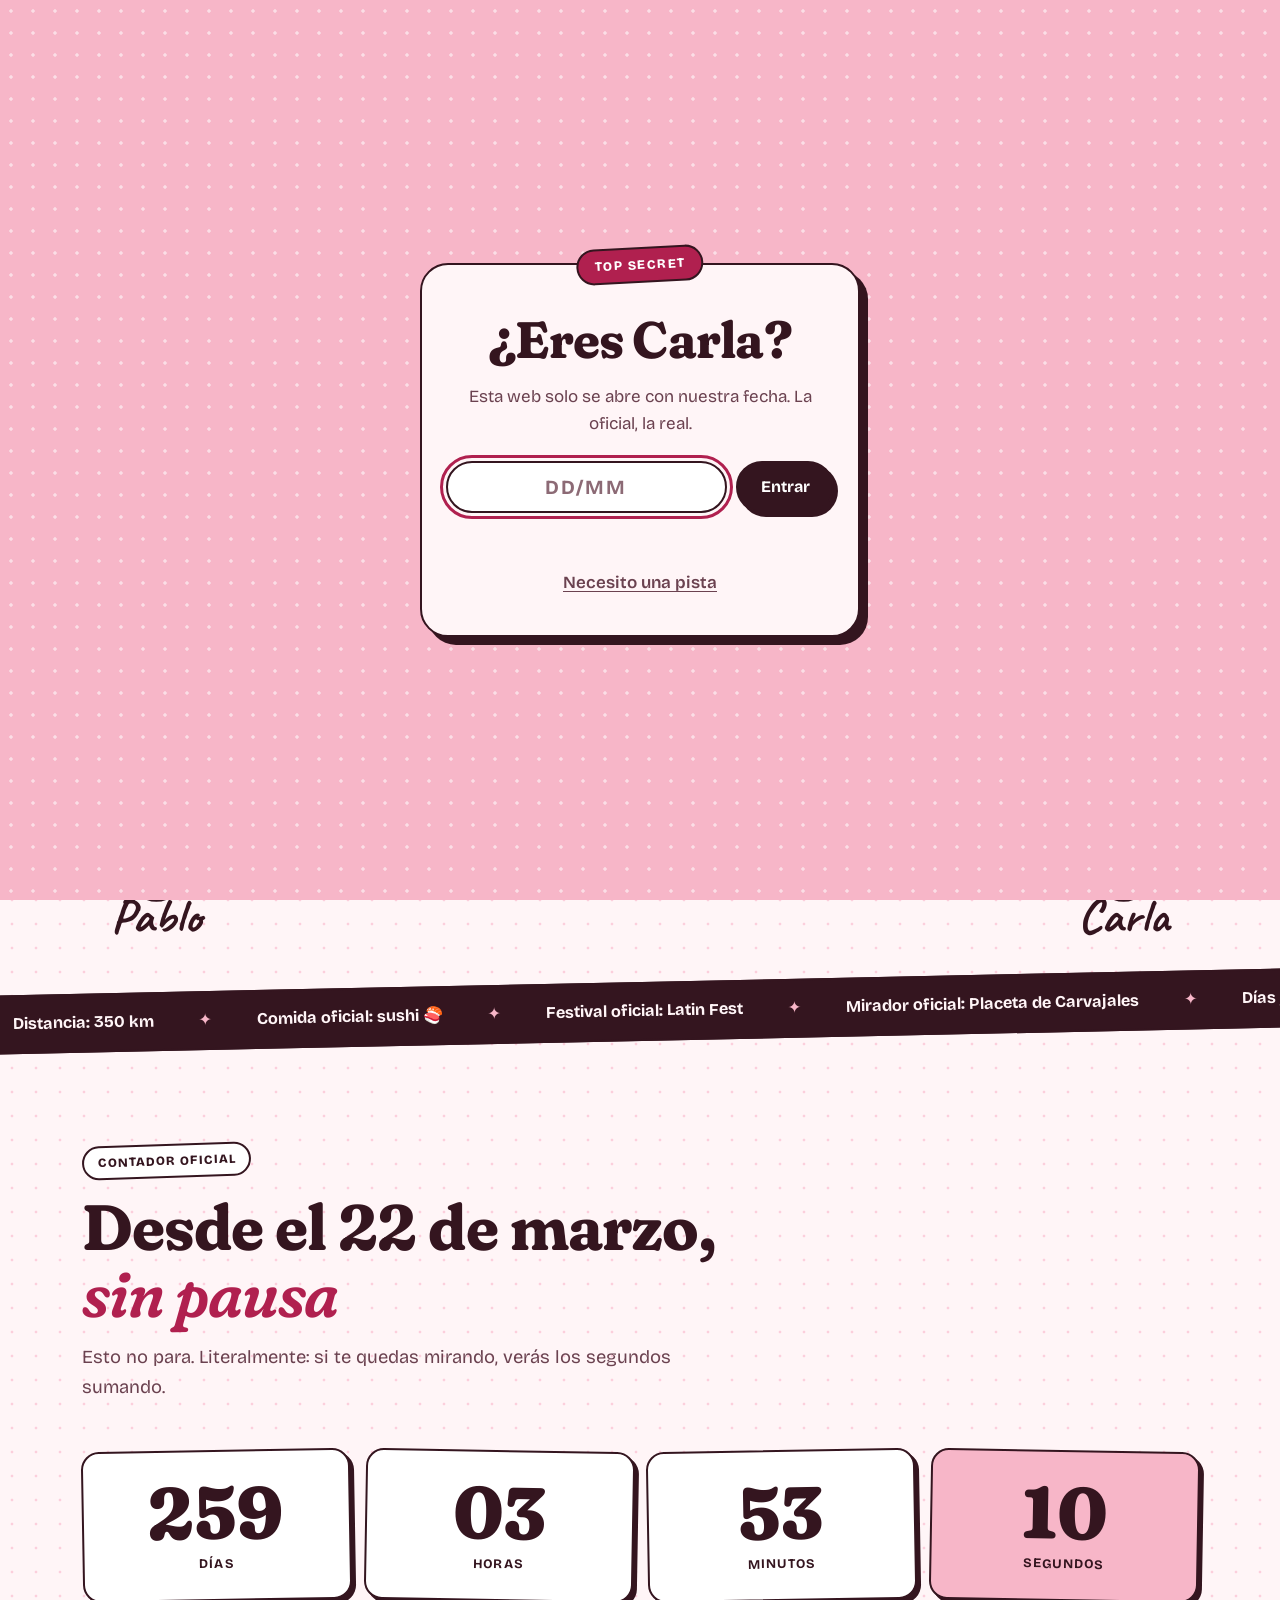
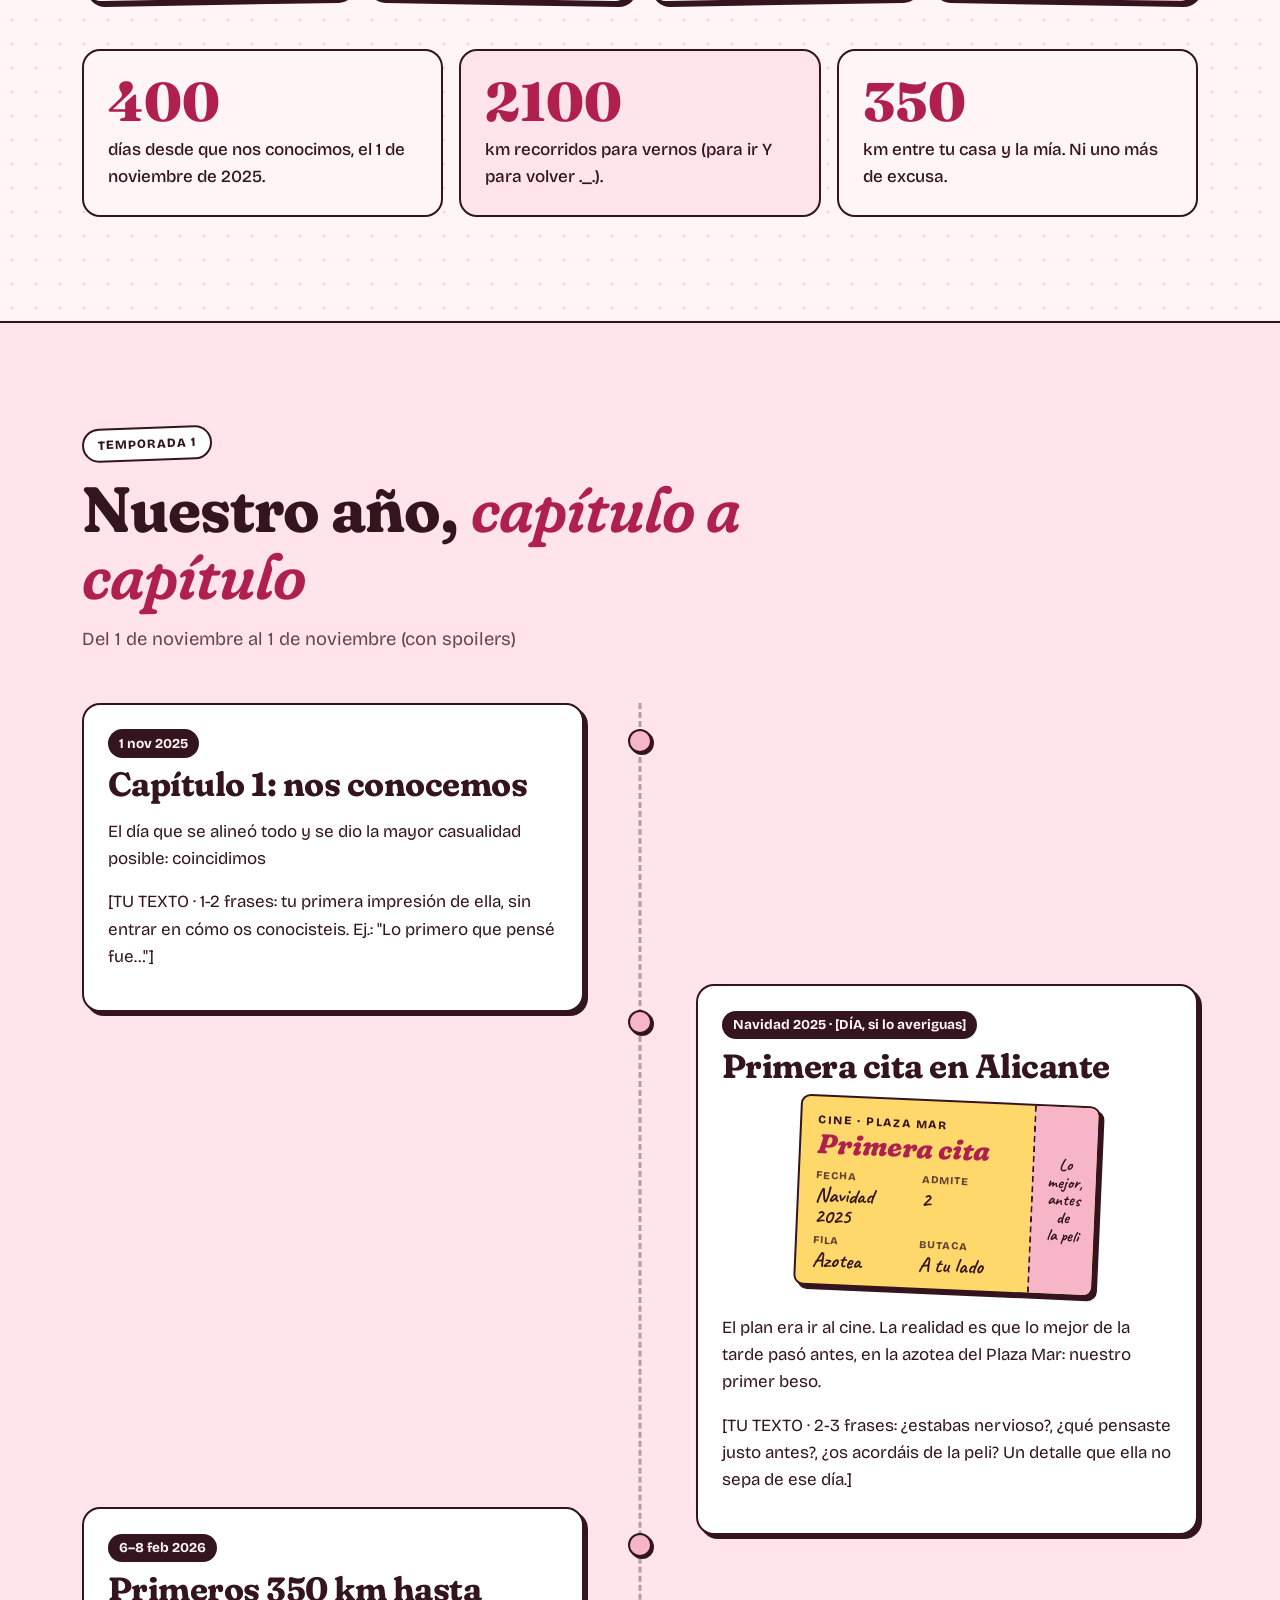
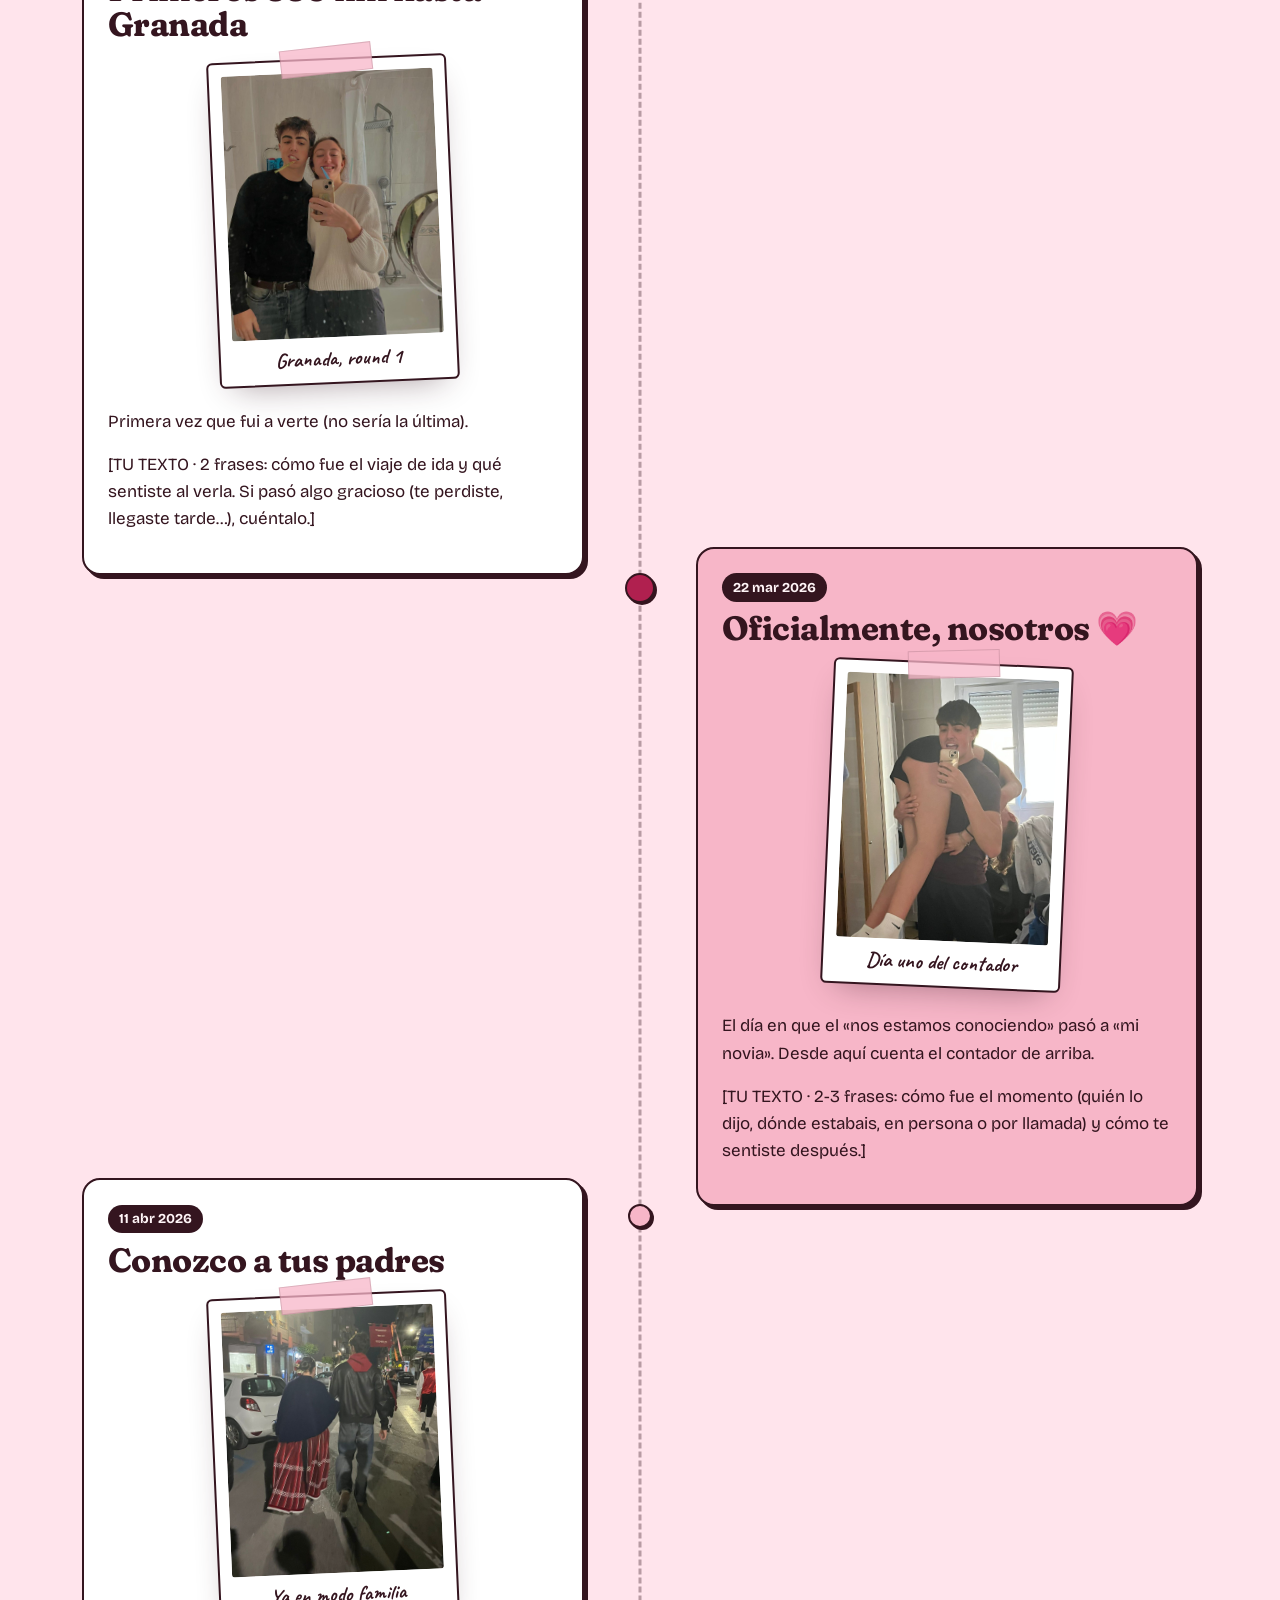
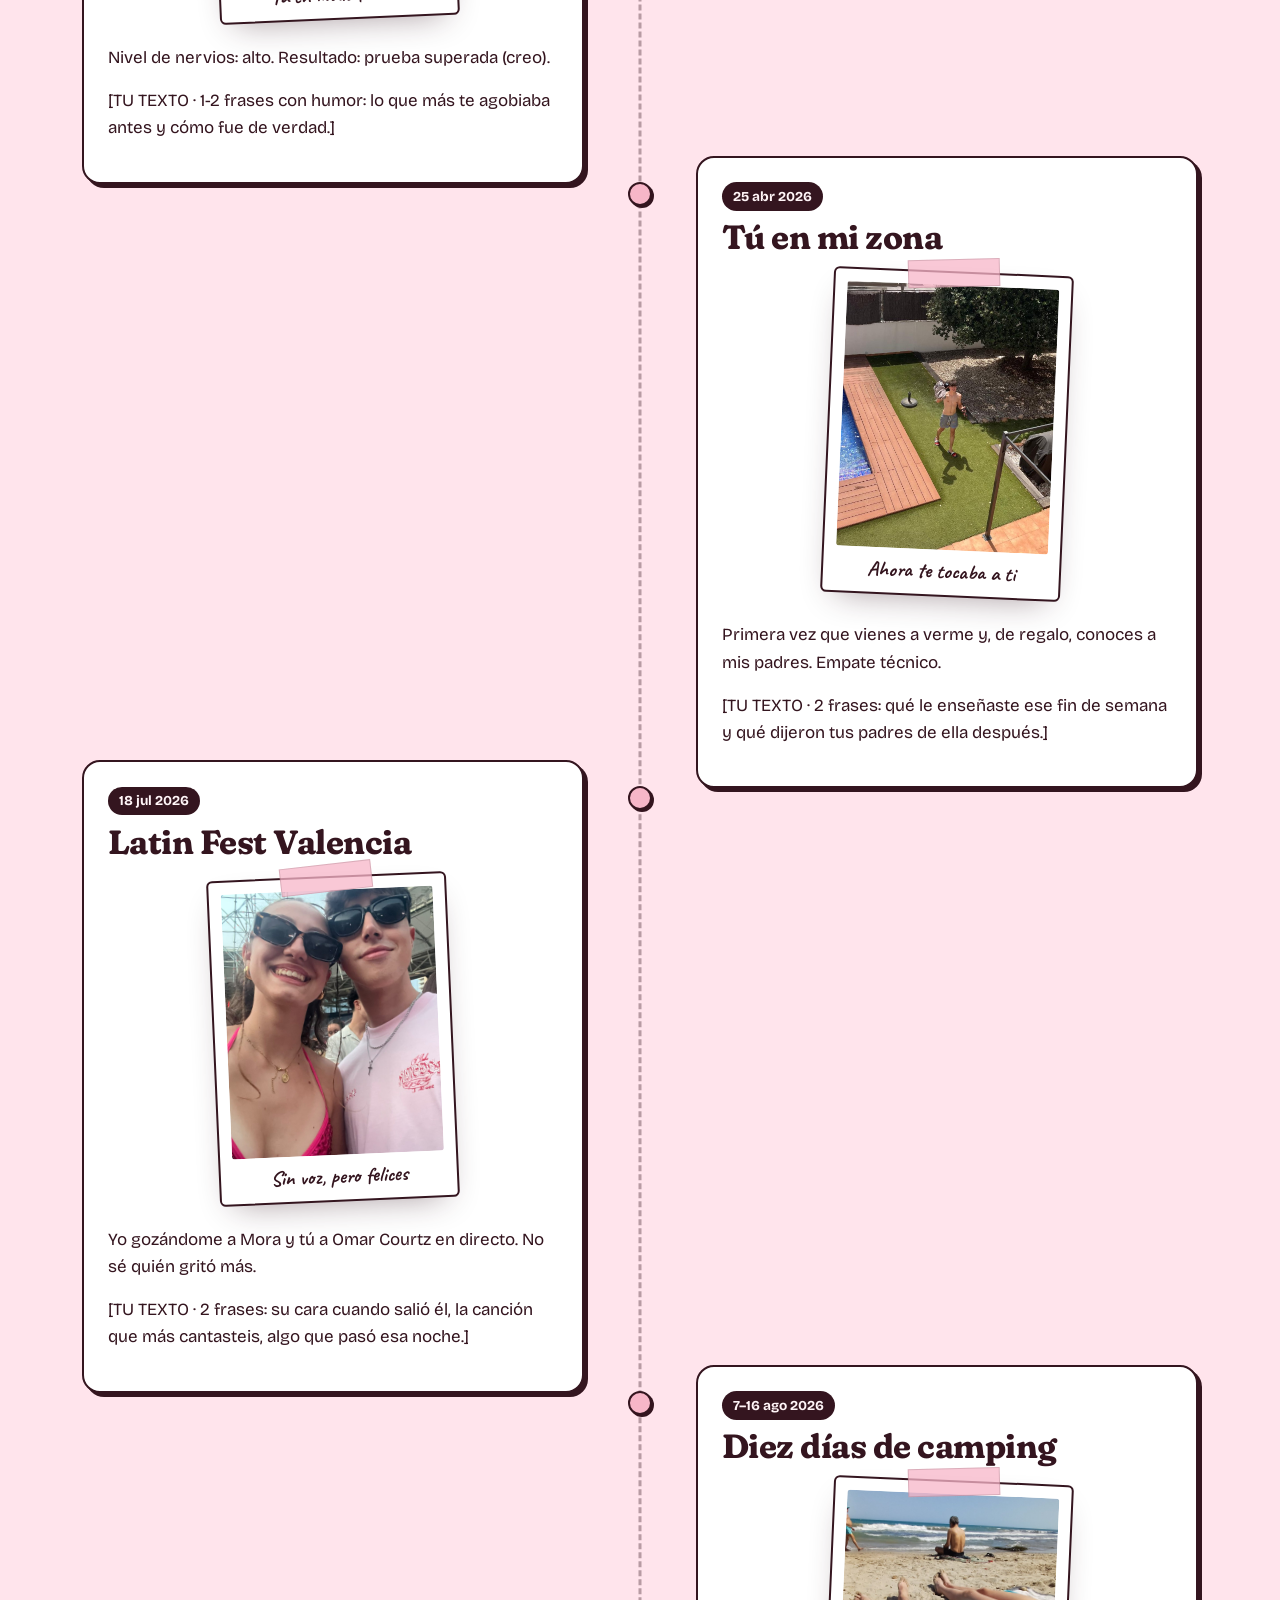
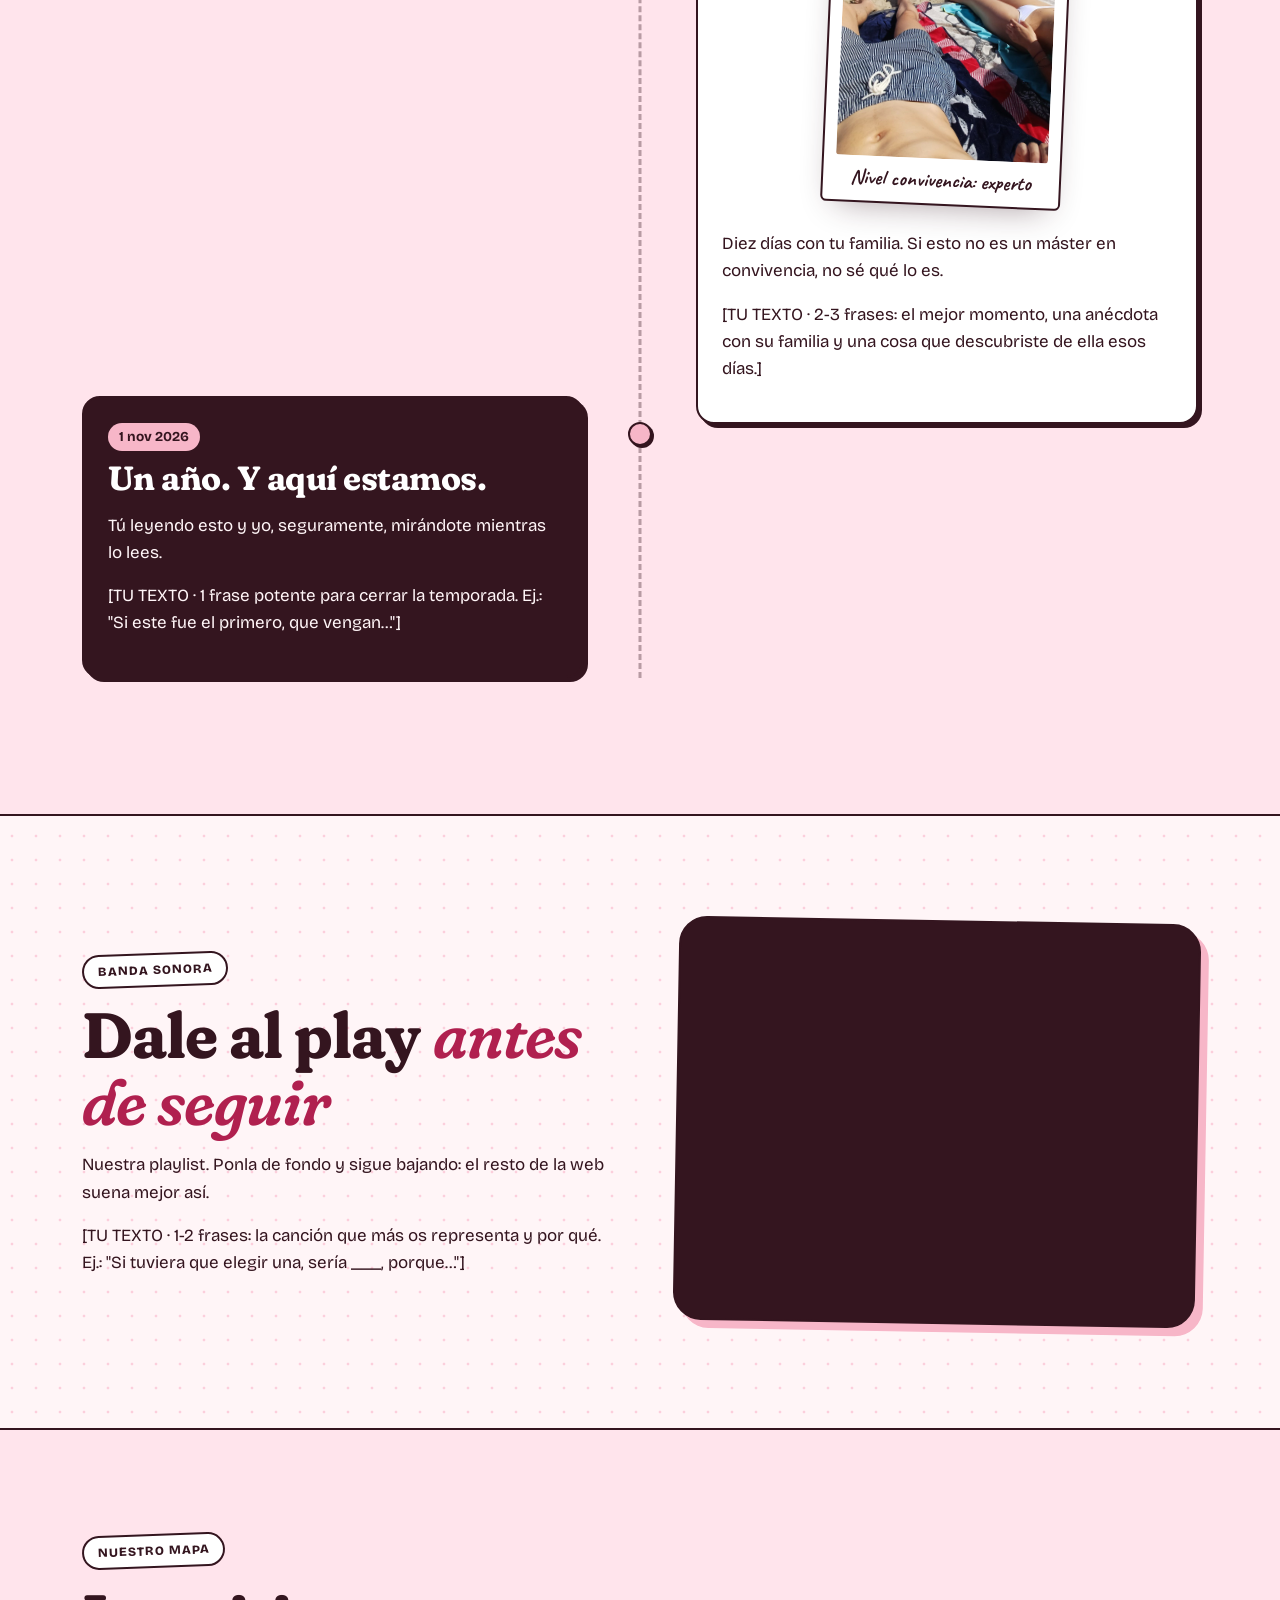
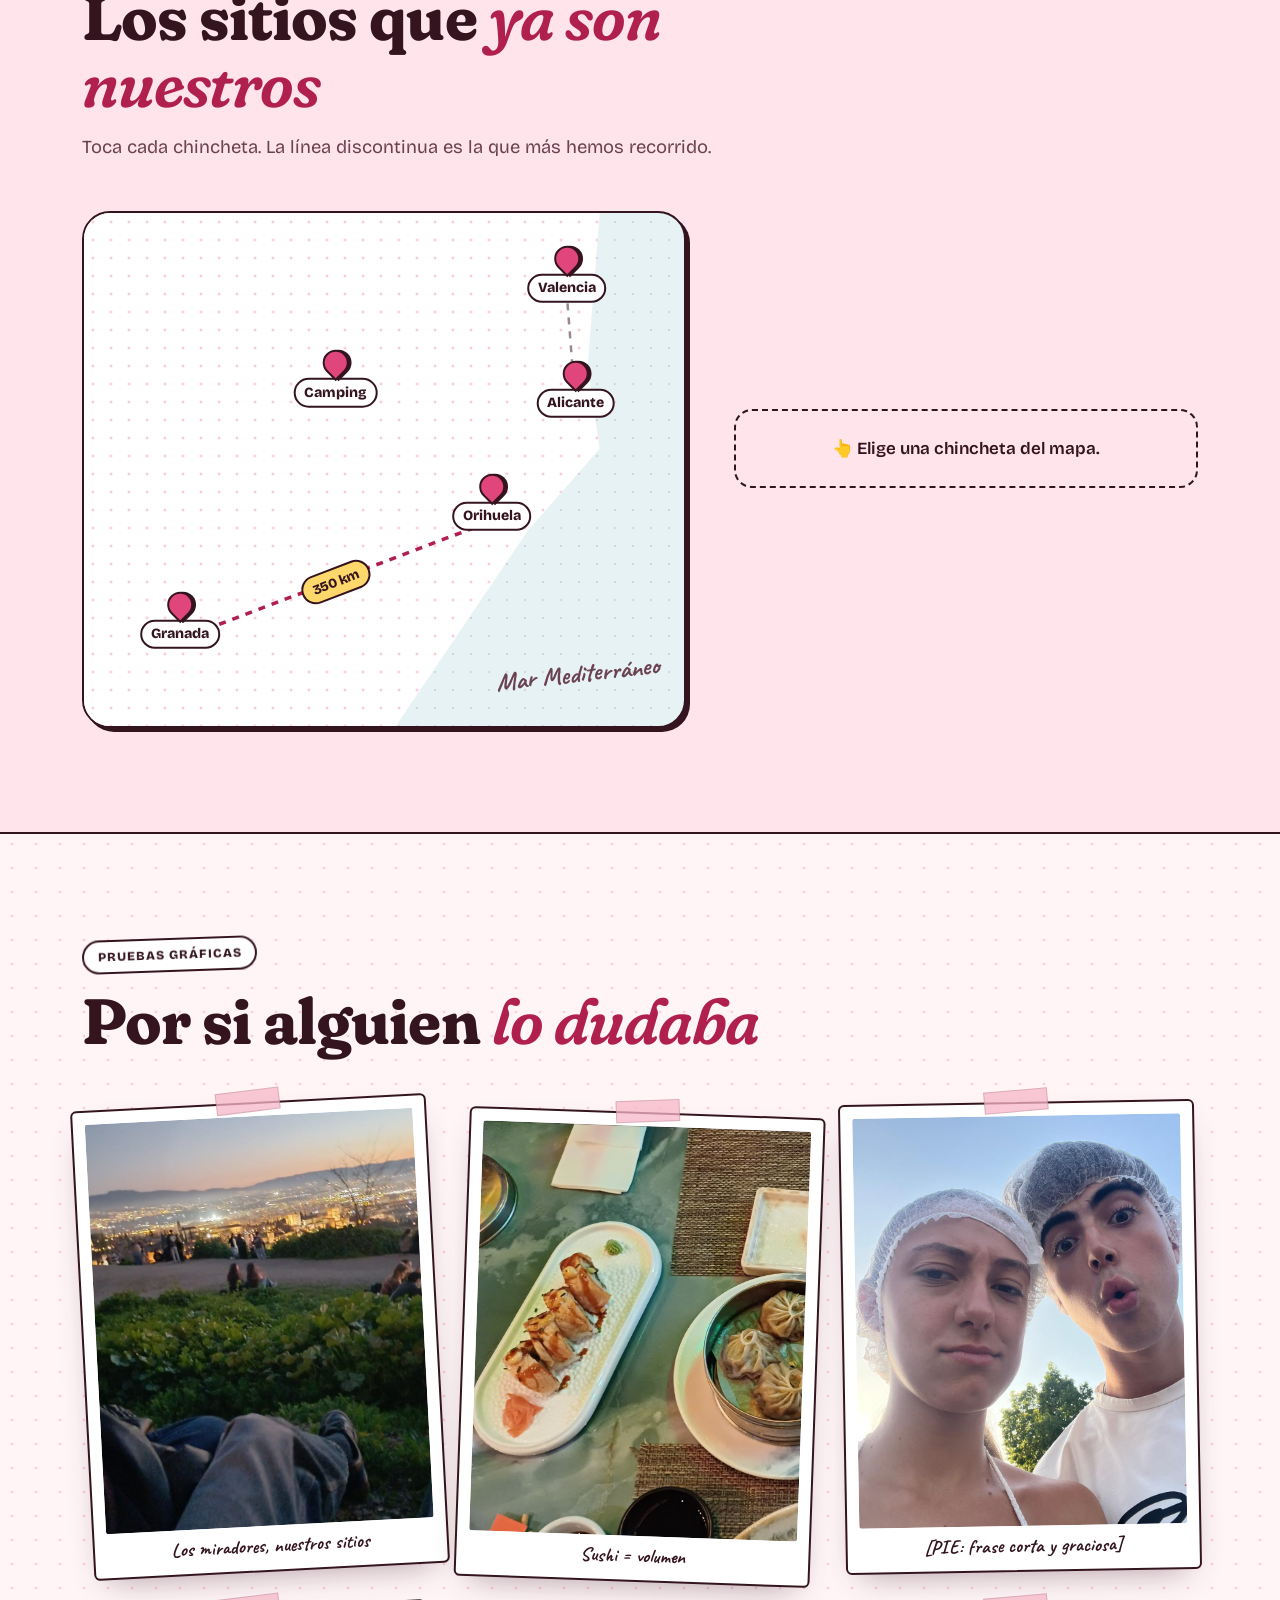
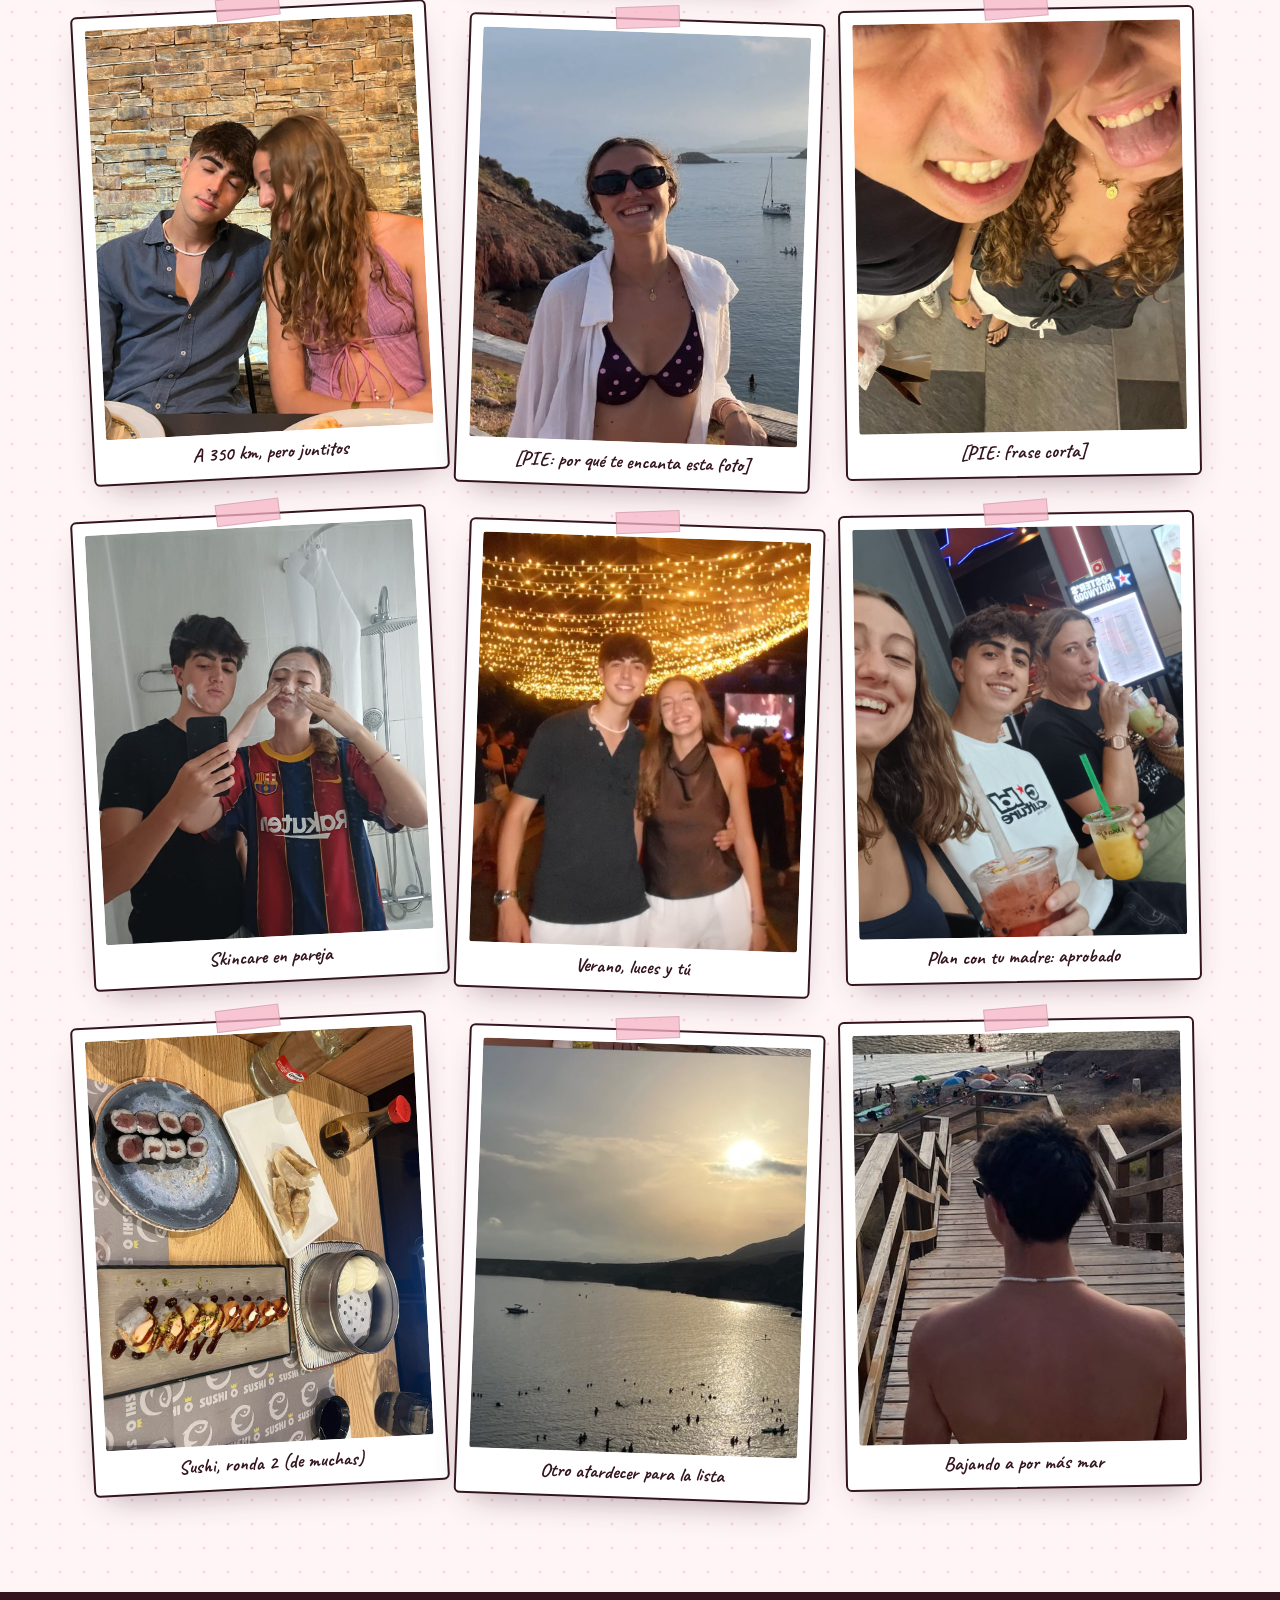
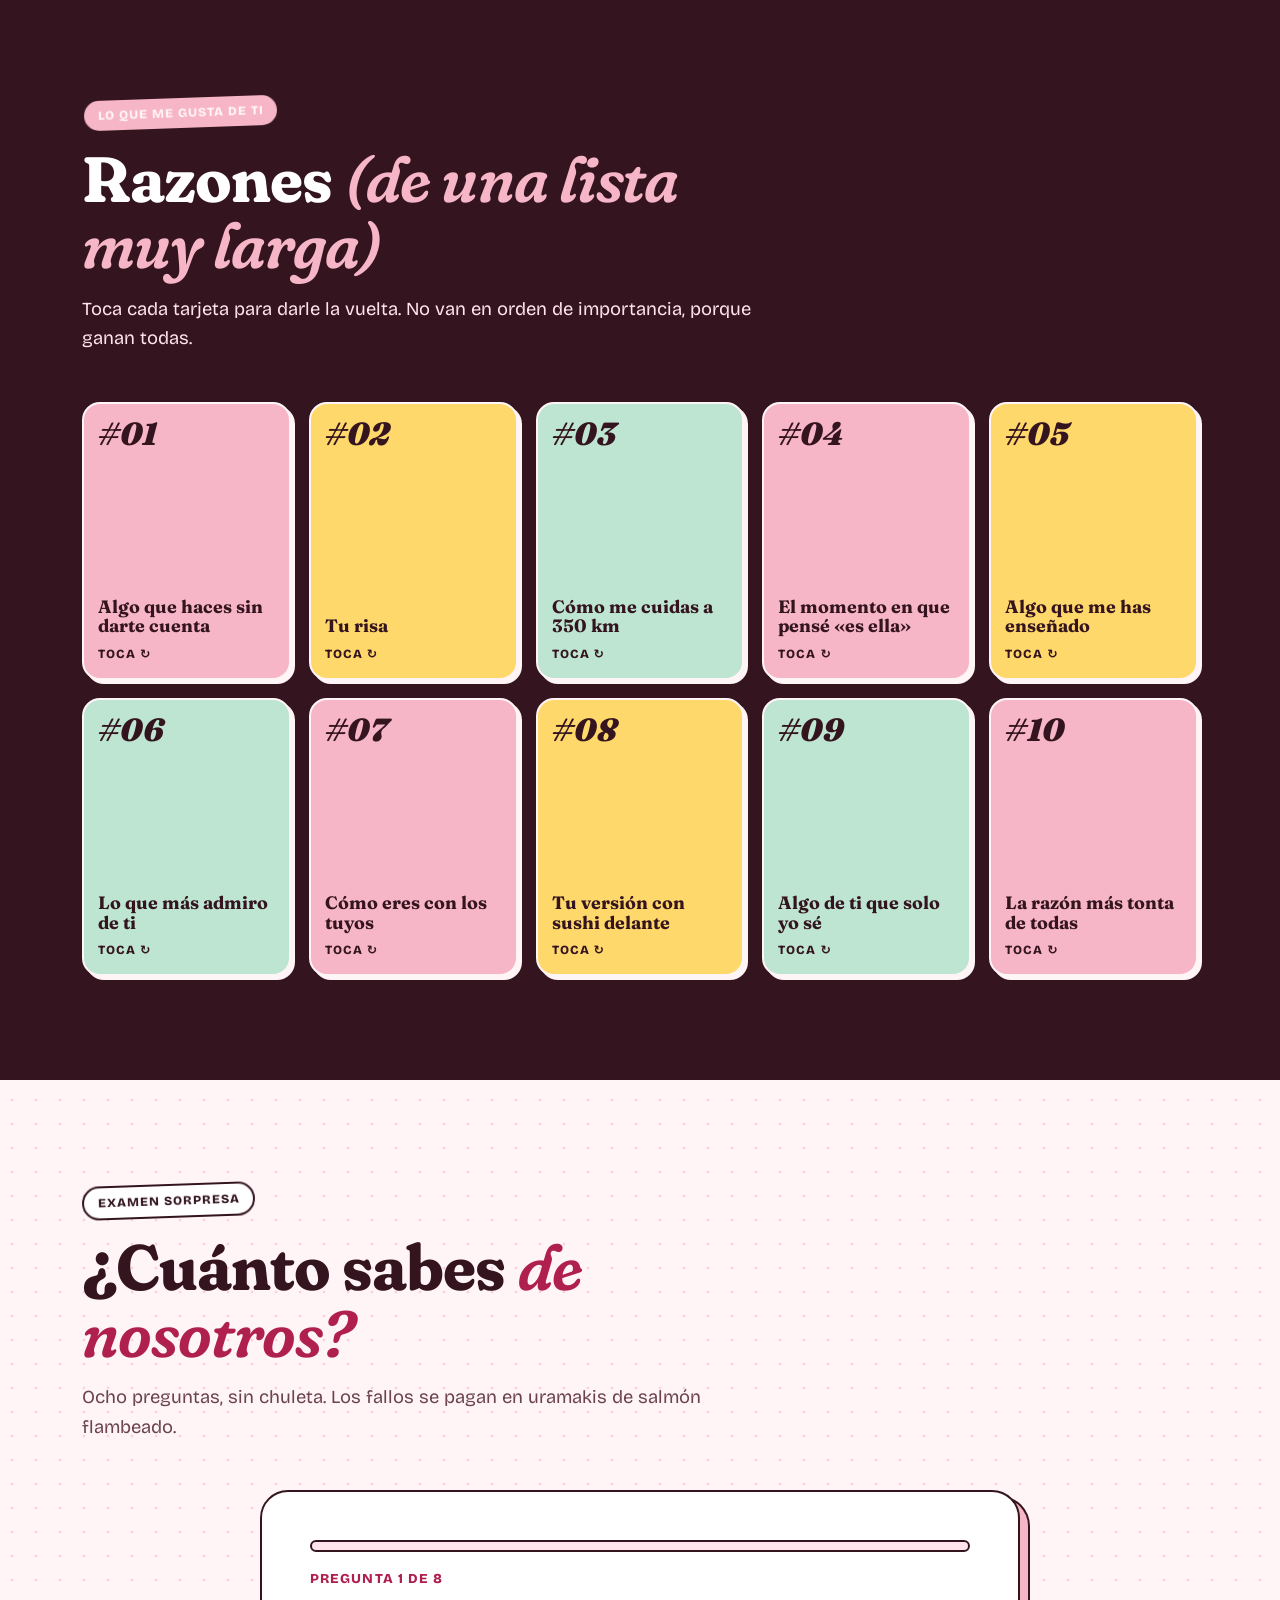
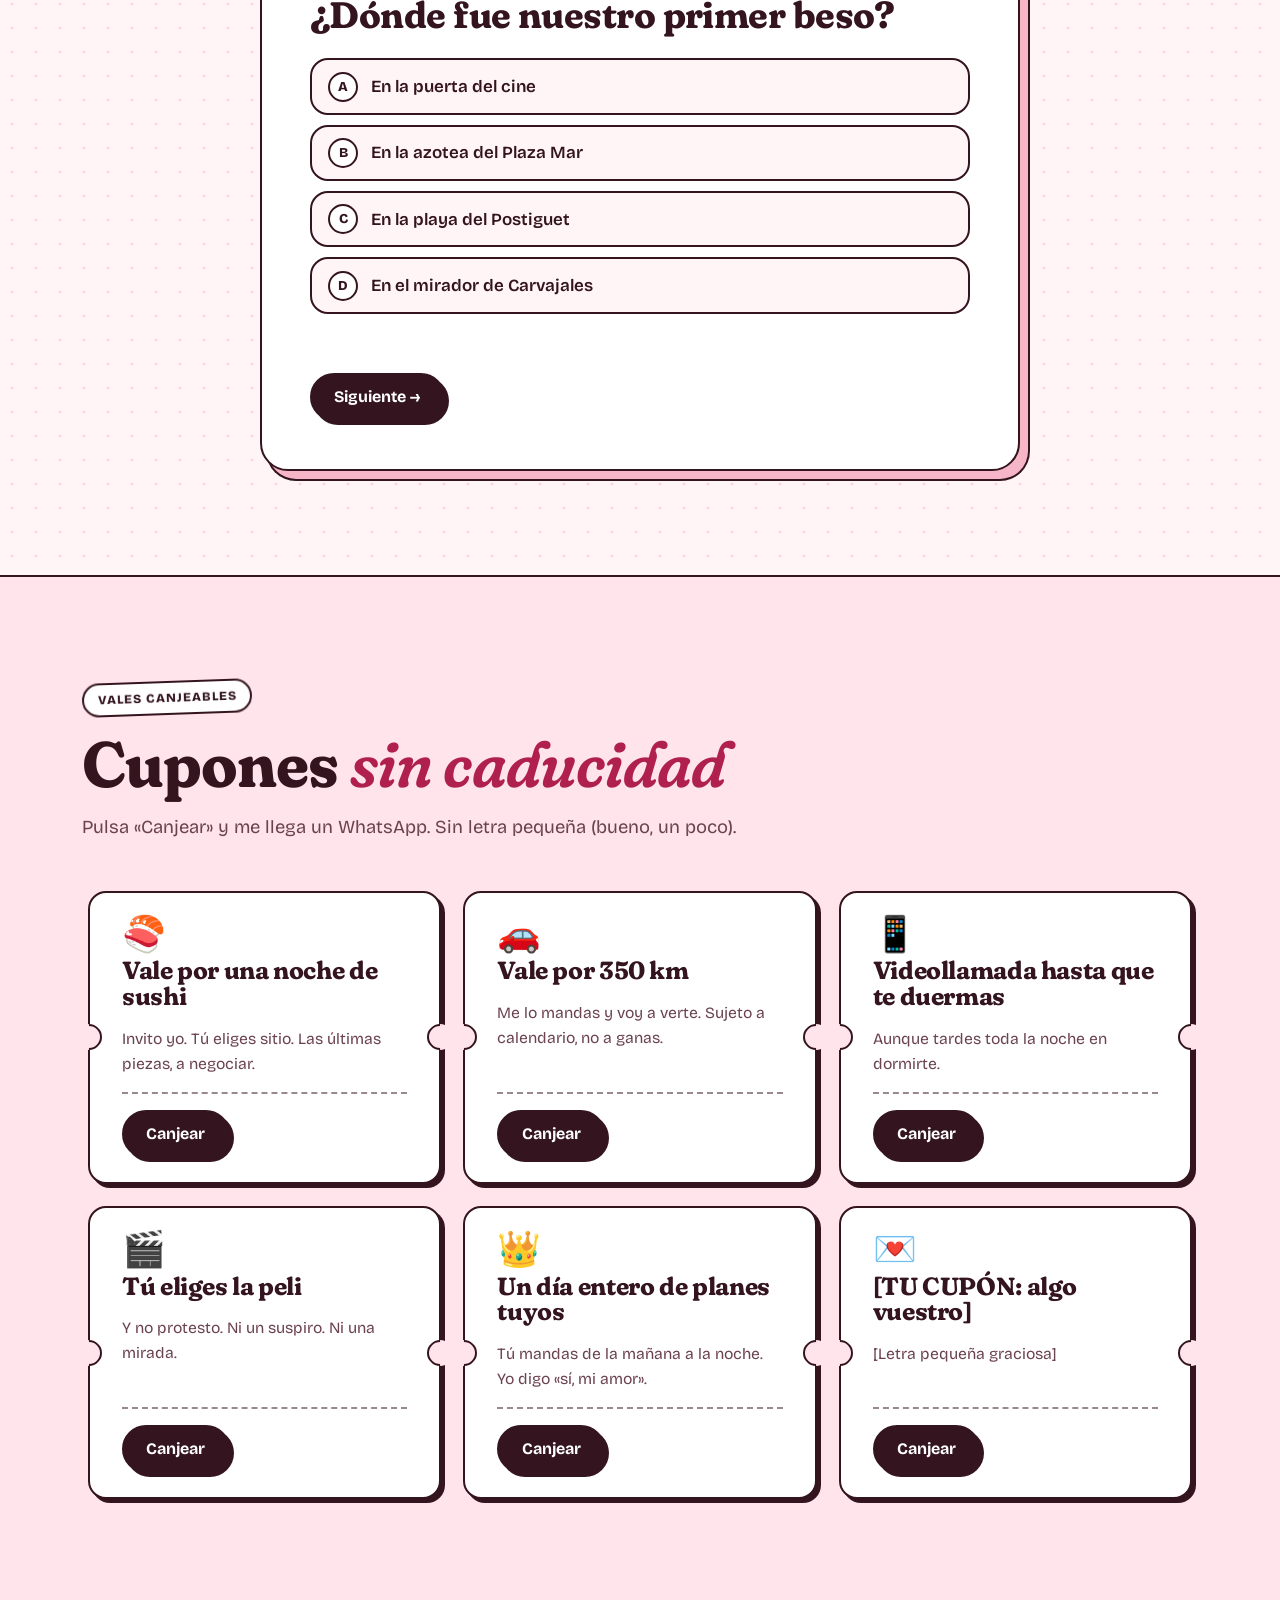
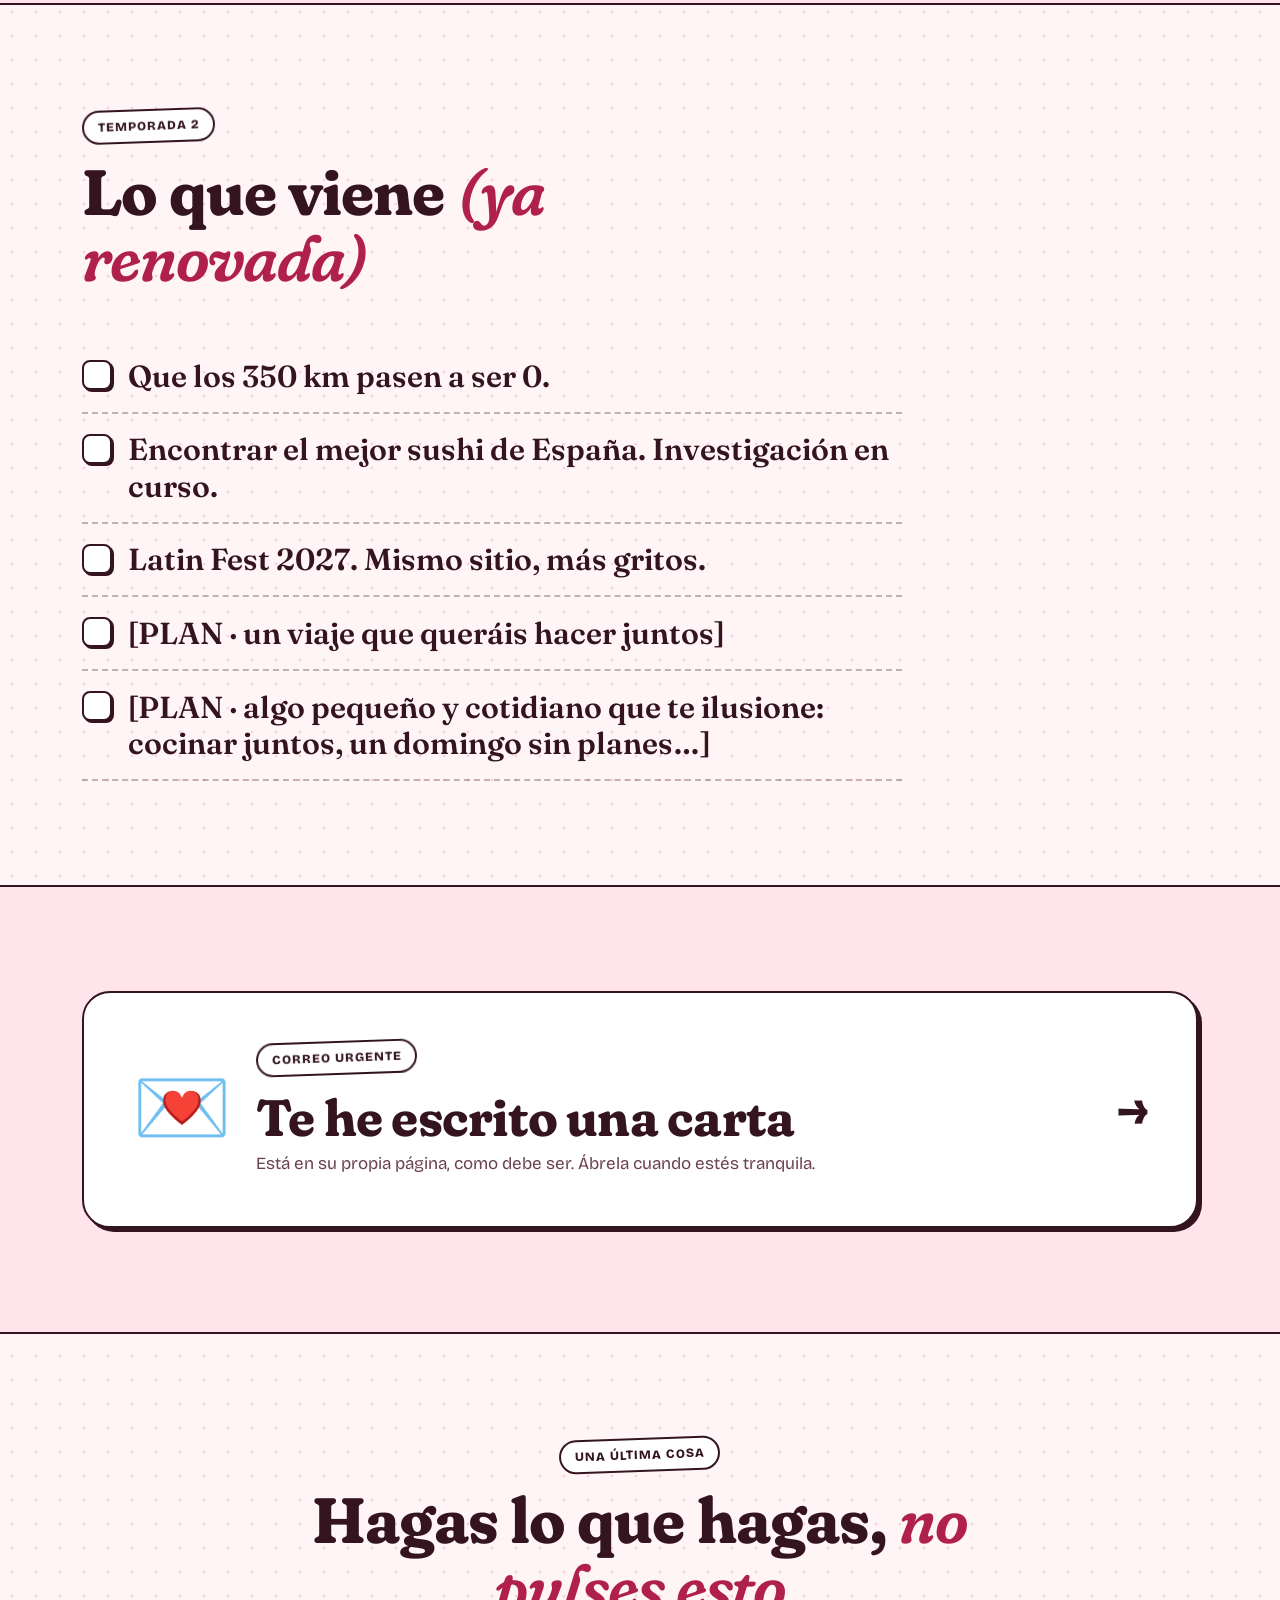
==== commit ed14f7e9: "Añadir fotos, entrada de cine y galería de 12 Co-Authored-By: Claude Opus 5.5 <noreply@anthropic.com" ====
--- a/index.html
+++ b/index.html
@@ -124,7 +124,7 @@
         <div class="hero__visual">
           <figure class="polaroid polaroid--hero">
             <div class="foto" data-label="fotos/foto-01.jpg · Vuestra foto favorita juntos">
-              <img src="fotos/foto-01.jpg" alt="Pablo y Carla juntos, sonriendo a cámara" width="800" height="1000" fetchpriority="high">
+              <img src="fotos/foto-01.jpg" alt="Pablo y Carla besándose de noche junto al mar, con las luces de la ciudad al fondo" width="800" height="1000" fetchpriority="high">
             </div>
             <figcaption>Nosotros, versión 2026</figcaption>
           </figure>
@@ -228,12 +228,24 @@
             <article class="hito__tarjeta">
               <p class="hito__fecha">Navidad 2025 · [DÍA, si lo averiguas]</p>
               <h3 class="hito__titulo">Primera cita en Alicante</h3>
-              <figure class="polaroid polaroid--mini">
-                <div class="foto" data-label="fotos/foto-02.jpg · Primera cita o Navidad">
-                  <img src="fotos/foto-02.jpg" alt="Pablo y Carla en su primera cita en Alicante" width="600" height="750" loading="lazy">
+              <!-- Sin foto de ese día: una entrada de cine (de la peli que casi no vimos) -->
+              <div class="entrada" role="img" aria-label="Entrada de cine de broma: Plaza Mar, Alicante, Navidad 2025, admite 2, fila azotea, butaca a tu lado">
+                <div class="entrada__cuerpo">
+                  <p class="entrada__cine">Cine · Plaza Mar</p>
+                  <p class="entrada__peli">Primera cita</p>
+                  <dl class="entrada__datos">
+                    <div><dt>Fecha</dt><dd>Navidad 2025</dd></div>
+                    <div><dt>Admite</dt><dd>2</dd></div>
+                    <div><dt>Fila</dt><dd>Azotea</dd></div>
+                    <div><dt>Butaca</dt><dd>A tu lado</dd></div>
+                  </dl>
                 </div>
-                <figcaption>El plan era el cine…</figcaption>
-              </figure>
+                <div class="entrada__matriz">
+                  <span>Lo mejor,</span>
+                  <span>antes de</span>
+                  <span>la peli</span>
+                </div>
+              </div>
               <p>El plan era ir al cine. La realidad es que lo mejor de la tarde pasó antes, en la azotea del Plaza Mar: nuestro primer beso.</p>
               <p>[TU TEXTO · 2-3 frases: ¿estabas nervioso?, ¿qué pensaste justo antes?, ¿os acordáis de la peli? Un detalle que ella no sepa de ese día.]</p>
             </article>
@@ -245,8 +257,8 @@
               <p class="hito__fecha"><time datetime="2026-02-06">6–8 feb 2026</time></p>
               <h3 class="hito__titulo">Primeros 350 km hasta Granada</h3>
               <figure class="polaroid polaroid--mini">
-                <div class="foto" data-label="fotos/foto-03.jpg · Primera visita a Granada">
-                  <img src="fotos/foto-03.jpg" alt="Pablo y Carla en Granada en febrero" width="600" height="750" loading="lazy">
+                <div class="foto" data-label="fotos/foto-03.jpg · Primera vez en Granada">
+                  <img src="fotos/foto-03.jpg" alt="Pablo y Carla con el cepillo de dientes en la boca, haciéndose una foto en el espejo del baño" width="600" height="750" loading="lazy">
                 </div>
                 <figcaption>Granada, round 1</figcaption>
               </figure>
@@ -262,7 +274,7 @@
               <h3 class="hito__titulo">Oficialmente, nosotros 💗</h3>
               <figure class="polaroid polaroid--mini">
                 <div class="foto" data-label="fotos/foto-04.jpg · Foto de esos días">
-                  <img src="fotos/foto-04.jpg" alt="Pablo y Carla en marzo, cuando empezaron a salir" width="600" height="750" loading="lazy">
+                  <img src="fotos/foto-04.jpg" alt="Pablo llevando a Carla al hombro mientras se hace una foto en el espejo" width="600" height="750" loading="lazy">
                 </div>
                 <figcaption>Día uno del contador</figcaption>
               </figure>
@@ -276,6 +288,12 @@
             <article class="hito__tarjeta">
               <p class="hito__fecha"><time datetime="2026-04-11">11 abr 2026</time></p>
               <h3 class="hito__titulo">Conozco a tus padres</h3>
+              <figure class="polaroid polaroid--mini">
+                <div class="foto" data-label="fotos/foto-14.jpg · Con su madre">
+                  <img src="fotos/foto-14.jpg" alt="Pablo paseando de noche por unas fiestas junto a la madre de Carla, vestida con traje tradicional" width="600" height="750" loading="lazy">
+                </div>
+                <figcaption>Ya en modo familia</figcaption>
+              </figure>
               <p>Nivel de nervios: alto. Resultado: prueba superada (creo).</p>
               <p>[TU TEXTO · 1-2 frases con humor: lo que más te agobiaba antes y cómo fue de verdad.]</p>
             </article>
@@ -287,8 +305,8 @@
               <p class="hito__fecha"><time datetime="2026-04-25">25 abr 2026</time></p>
               <h3 class="hito__titulo">Tú en mi zona</h3>
               <figure class="polaroid polaroid--mini">
-                <div class="foto" data-label="fotos/foto-05.jpg · Su primera visita">
-                  <img src="fotos/foto-05.jpg" alt="Carla en su primera visita a la ciudad de Pablo" width="600" height="750" loading="lazy">
+                <div class="foto" data-label="fotos/foto-05.jpg · Orihuela">
+                  <img src="fotos/foto-05.jpg" alt="Pablo en bañador junto a la piscina en Orihuela, visto desde arriba" width="600" height="750" loading="lazy">
                 </div>
                 <figcaption>Ahora te tocaba a ti</figcaption>
               </figure>
@@ -304,7 +322,7 @@
               <h3 class="hito__titulo">Latin Fest Valencia</h3>
               <figure class="polaroid polaroid--mini">
                 <div class="foto" data-label="fotos/foto-06.jpg · Latin Fest">
-                  <img src="fotos/foto-06.jpg" alt="Pablo y Carla en el Latin Fest de Valencia" width="600" height="750" loading="lazy">
+                  <img src="fotos/foto-06.jpg" alt="Selfie de Pablo y Carla con gafas de sol en el Latin Fest de Valencia" width="600" height="750" loading="lazy">
                 </div>
                 <figcaption>Sin voz, pero felices</figcaption>
               </figure>
@@ -320,7 +338,7 @@
               <h3 class="hito__titulo">Diez días de camping</h3>
               <figure class="polaroid polaroid--mini">
                 <div class="foto" data-label="fotos/foto-07.jpg · Camping">
-                  <img src="fotos/foto-07.jpg" alt="Pablo y Carla en el camping con la familia de Carla" width="600" height="750" loading="lazy">
+                  <img src="fotos/foto-07.jpg" alt="Pablo y Carla tumbados en las toallas en la playa, con el mar delante" width="600" height="750" loading="lazy">
                 </div>
                 <figcaption>Nivel convivencia: experto</figcaption>
               </figure>
@@ -458,40 +476,76 @@
 
         <div class="galeria">
           <figure class="polaroid" data-reveal>
-            <div class="foto" data-label="fotos/foto-08.jpg · Mirador de Carvajales">
-              <img src="fotos/foto-08.jpg" alt="Pablo y Carla en el Mirador Placeta de Carvajales de Granada" width="600" height="750" loading="lazy">
+            <div class="foto" data-label="fotos/foto-08.jpg · Mirador de Granada">
+              <img src="fotos/foto-08.jpg" alt="Vista de Granada y la Alhambra al anochecer desde un mirador, con las piernas de Pablo en primer plano" width="600" height="750" loading="lazy">
             </div>
             <figcaption>Los miradores, nuestros sitios</figcaption>
           </figure>
           <figure class="polaroid" data-reveal>
-            <div class="foto" data-label="fotos/foto-09.jpg · Comiendo sushi">
-              <img src="fotos/foto-09.jpg" alt="Pablo y Carla comiendo sushi juntos" width="600" height="750" loading="lazy">
+            <div class="foto" data-label="fotos/foto-09.jpg · Sushi">
+              <img src="fotos/foto-09.jpg" alt="Mesa con uramaki de salmón flambeado, dumplings y fideos" width="600" height="750" loading="lazy">
             </div>
             <figcaption>Sushi = volumen</figcaption>
           </figure>
           <figure class="polaroid" data-reveal>
             <div class="foto" data-label="fotos/foto-10.jpg · Foto graciosa">
-              <img src="fotos/foto-10.jpg" alt="Foto divertida de Pablo y Carla" width="600" height="750" loading="lazy">
+              <img src="fotos/foto-10.jpg" alt="Selfie de Pablo y Carla con gorros de redecilla y cara de circunstancias" width="600" height="750" loading="lazy">
             </div>
             <figcaption>[PIE: frase corta y graciosa]</figcaption>
           </figure>
           <figure class="polaroid" data-reveal>
-            <div class="foto" data-label="fotos/foto-11.jpg · Videollamada (captura)">
-              <img src="fotos/foto-11.jpg" alt="Captura de una videollamada entre Pablo y Carla" width="600" height="750" loading="lazy">
+            <div class="foto" data-label="fotos/foto-11.jpg · Juntitos">
+              <img src="fotos/foto-11.jpg" alt="Pablo y Carla en una cena, con las cabezas juntas" width="600" height="750" loading="lazy">
             </div>
             <figcaption>A 350 km, pero juntitos</figcaption>
           </figure>
           <figure class="polaroid" data-reveal>
             <div class="foto" data-label="fotos/foto-12.jpg · Foto que te encante de ella">
-              <img src="fotos/foto-12.jpg" alt="Carla sonriendo" width="600" height="750" loading="lazy">
+              <img src="fotos/foto-12.jpg" alt="Carla sonriendo en un mirador sobre el mar" width="600" height="750" loading="lazy">
             </div>
             <figcaption>[PIE: por qué te encanta esta foto]</figcaption>
           </figure>
           <figure class="polaroid" data-reveal>
             <div class="foto" data-label="fotos/foto-13.jpg · Selfie juntos">
-              <img src="fotos/foto-13.jpg" alt="Selfie de Pablo y Carla" width="600" height="750" loading="lazy">
+              <img src="fotos/foto-13.jpg" alt="Selfie de Pablo y Carla desde arriba, riéndose" width="600" height="750" loading="lazy">
             </div>
             <figcaption>[PIE: frase corta]</figcaption>
+          </figure>
+          <figure class="polaroid" data-reveal>
+            <div class="foto" data-label="fotos/foto-16.jpg · Mascarilla">
+              <img src="fotos/foto-16.jpg" alt="Pablo y Carla en el espejo del baño con crema en la cara" width="600" height="750" loading="lazy">
+            </div>
+            <figcaption>Skincare en pareja</figcaption>
+          </figure>
+          <figure class="polaroid" data-reveal>
+            <div class="foto" data-label="fotos/foto-17.jpg · Fiesta de verano">
+              <img src="fotos/foto-17.jpg" alt="Pablo y Carla sonriendo en una fiesta de verano bajo un techo de lucecitas" width="600" height="750" loading="lazy">
+            </div>
+            <figcaption>Verano, luces y tú</figcaption>
+          </figure>
+          <figure class="polaroid" data-reveal>
+            <div class="foto" data-label="fotos/foto-18.jpg · Con su madre">
+              <img src="fotos/foto-18.jpg" alt="Selfie de Carla con Pablo y su madre tomando granizados" width="600" height="750" loading="lazy">
+            </div>
+            <figcaption>Plan con tu madre: aprobado</figcaption>
+          </figure>
+          <figure class="polaroid" data-reveal>
+            <div class="foto" data-label="fotos/foto-15.jpg · Sushi, ronda 2">
+              <img src="fotos/foto-15.jpg" alt="Mesa con maki de atún, gyozas, baos y uramaki de salmón" width="600" height="750" loading="lazy">
+            </div>
+            <figcaption>Sushi, ronda 2 (de muchas)</figcaption>
+          </figure>
+          <figure class="polaroid" data-reveal>
+            <div class="foto" data-label="fotos/foto-20.jpg · Atardecer en la cala">
+              <img src="fotos/foto-20.jpg" alt="Atardecer sobre una cala desde un mirador" width="600" height="750" loading="lazy">
+            </div>
+            <figcaption>Otro atardecer para la lista</figcaption>
+          </figure>
+          <figure class="polaroid" data-reveal>
+            <div class="foto" data-label="fotos/foto-19.jpg · Escaleras a la cala">
+              <img src="fotos/foto-19.jpg" alt="Pablo de espaldas bajando unas escaleras de madera hacia la playa" width="600" height="750" loading="lazy">
+            </div>
+            <figcaption>Bajando a por más mar</figcaption>
           </figure>
         </div>
       </div>
--- a/styles.css
+++ b/styles.css
@@ -646,6 +646,63 @@
 .hito:nth-child(even) .polaroid--mini { transform: rotate(2.5deg); }
 .polaroid--mini:hover { transform: rotate(0) scale(1.03); }
 .polaroid--mini figcaption { font-size: 1.3rem; }
+
+/* Entrada de cine (capítulo de la primera cita) */
+.entrada {
+  display: flex;
+  width: min(300px, 100%);
+  margin: var(--esp-2) auto var(--esp-3);
+  background: var(--amarillo);
+  border: var(--borde);
+  border-radius: var(--radio-s);
+  box-shadow: var(--sombra-solida);
+  transform: rotate(-3deg);
+  transition: transform var(--rebote);
+}
+.entrada:hover { transform: rotate(0) scale(1.03); }
+.entrada__cuerpo { flex: 1; padding: .9rem 1rem .8rem; }
+.entrada__cine {
+  margin: 0;
+  font-size: .72rem;
+  font-weight: 800;
+  letter-spacing: .14em;
+  text-transform: uppercase;
+}
+.entrada__peli {
+  margin: .1rem 0 .6rem;
+  font-family: var(--f-display);
+  font-variation-settings: "SOFT" 100, "WONK" 1;
+  font-size: 1.7rem;
+  font-weight: 800;
+  font-style: italic;
+  line-height: 1;
+  color: var(--rosa-700);
+}
+.entrada__datos {
+  display: grid;
+  grid-template-columns: 1fr 1fr;
+  gap: .4rem .8rem;
+  margin: 0;
+}
+.entrada__datos dt { font-size: .66rem; font-weight: 800; letter-spacing: .1em; text-transform: uppercase; opacity: .75; }
+.entrada__datos dd { margin: 0; font-family: var(--f-mano); font-size: 1.3rem; font-weight: 700; line-height: 1; }
+.entrada__matriz {
+  display: flex;
+  flex-direction: column;
+  justify-content: center;
+  align-items: center;
+  width: 64px;
+  padding: .4rem;
+  border-left: 2px dashed var(--tinta);
+  background: var(--rosa-300);
+  border-radius: 0 8px 8px 0;
+  font-family: var(--f-mano);
+  font-size: 1.05rem;
+  font-weight: 700;
+  line-height: 1.05;
+  text-align: center;
+}
+.hito:nth-child(even) .entrada { transform: rotate(2.5deg); }
 
 .hito--destacado .hito__tarjeta { background: var(--rosa-300); }
 .hito--destacado::before { background: var(--rosa-700); width: 30px; height: 30px; left: 1px; }
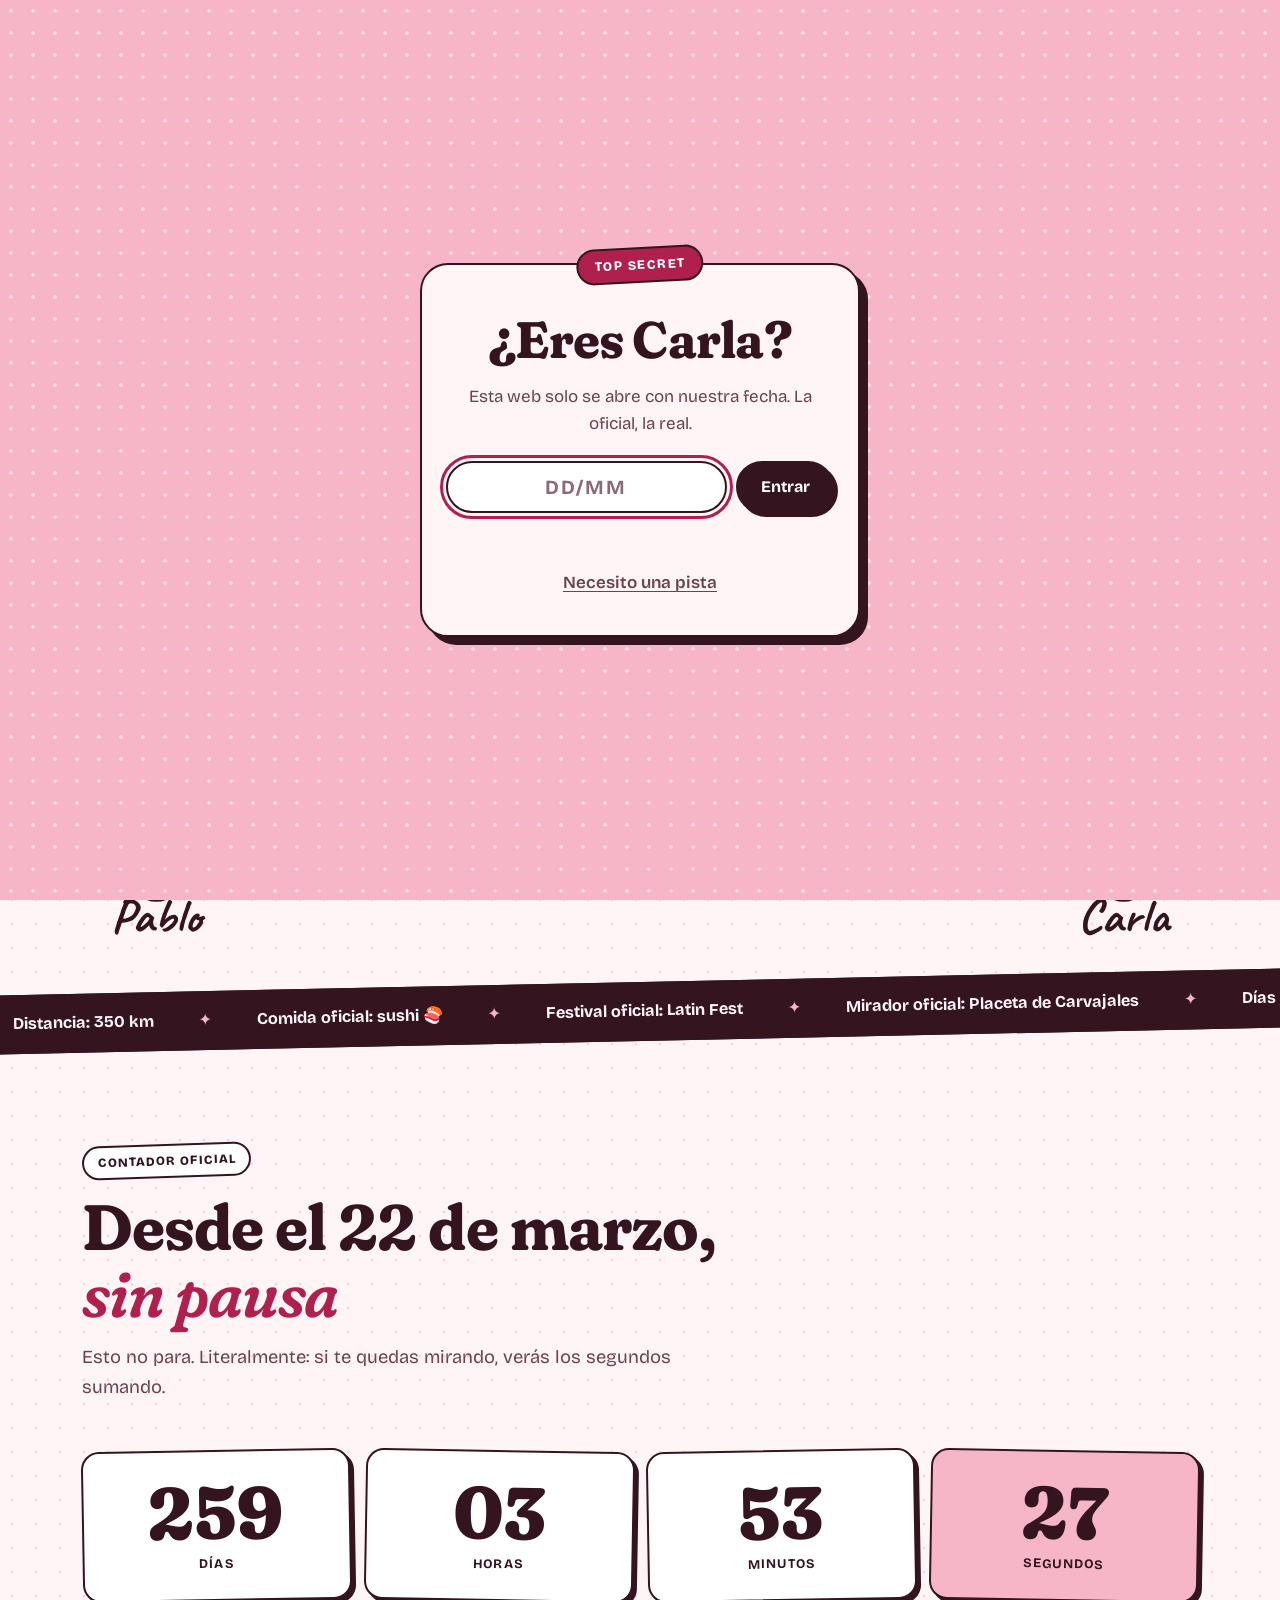
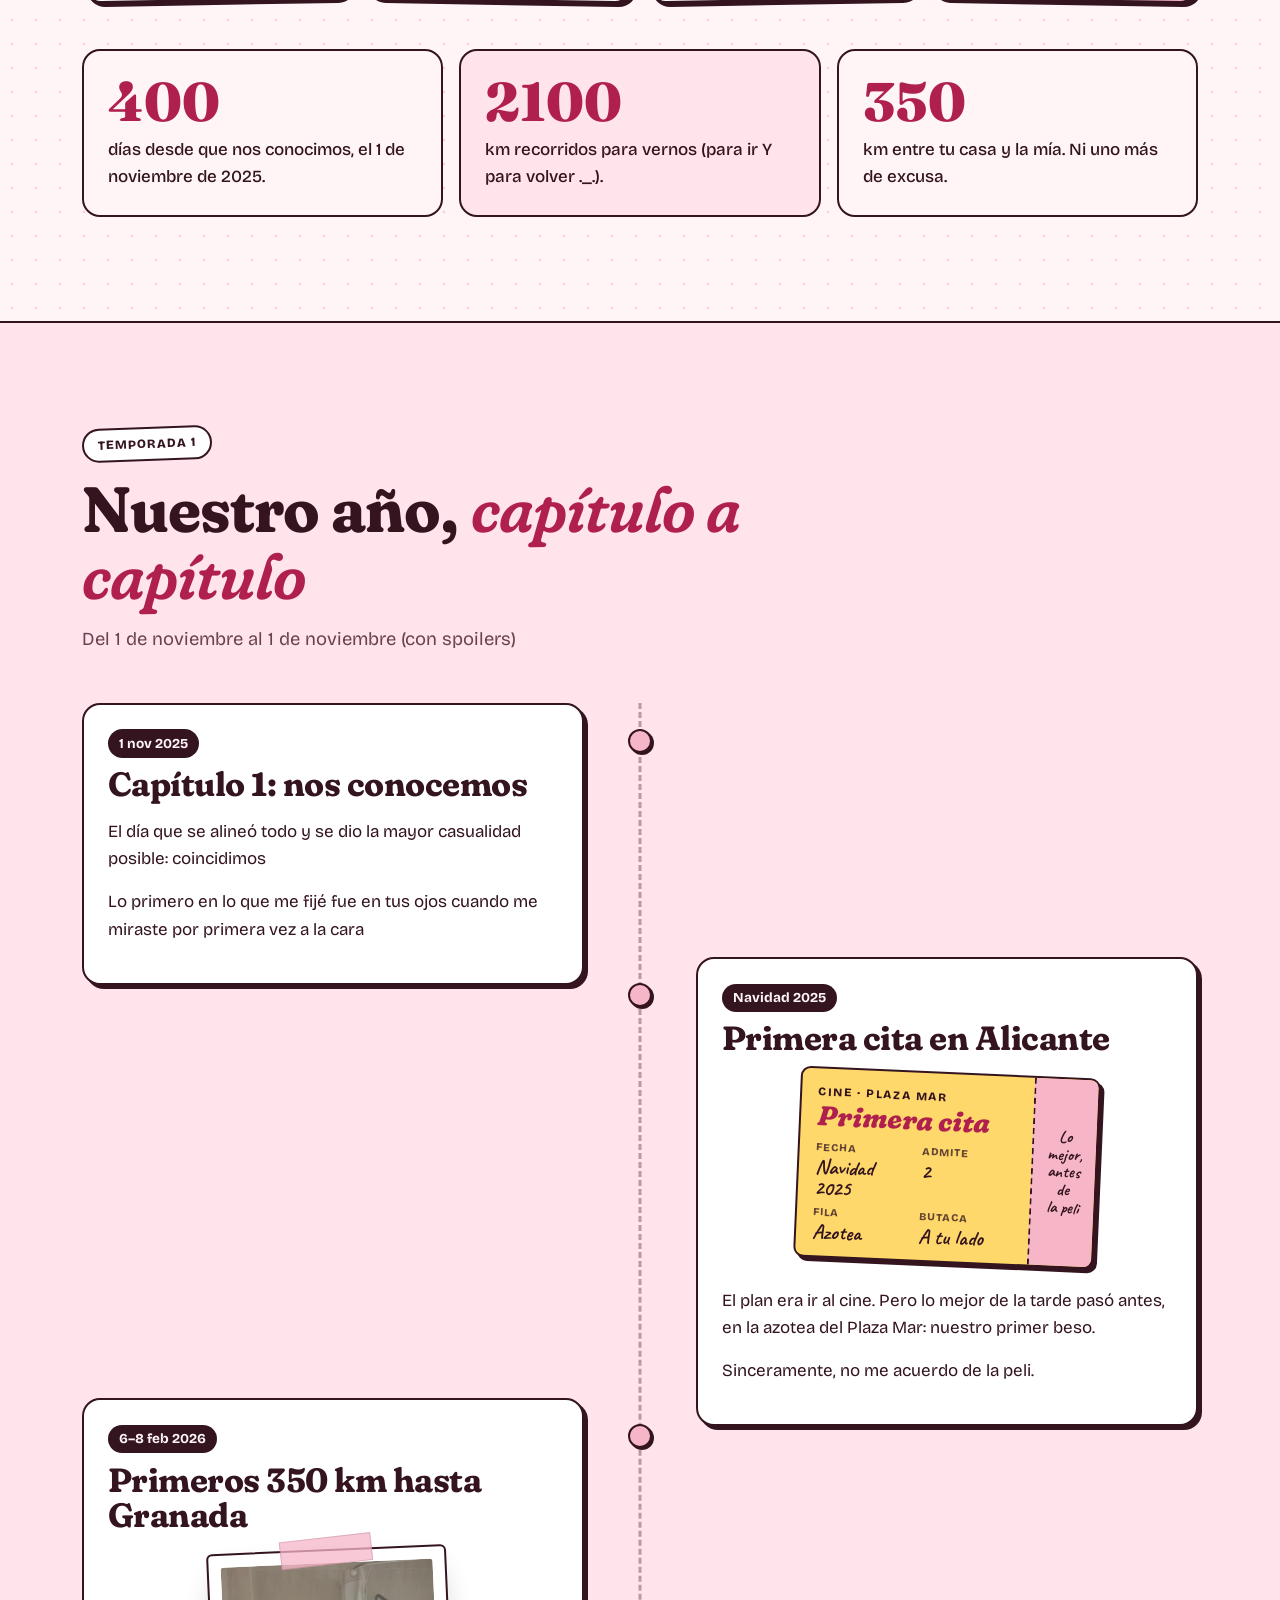
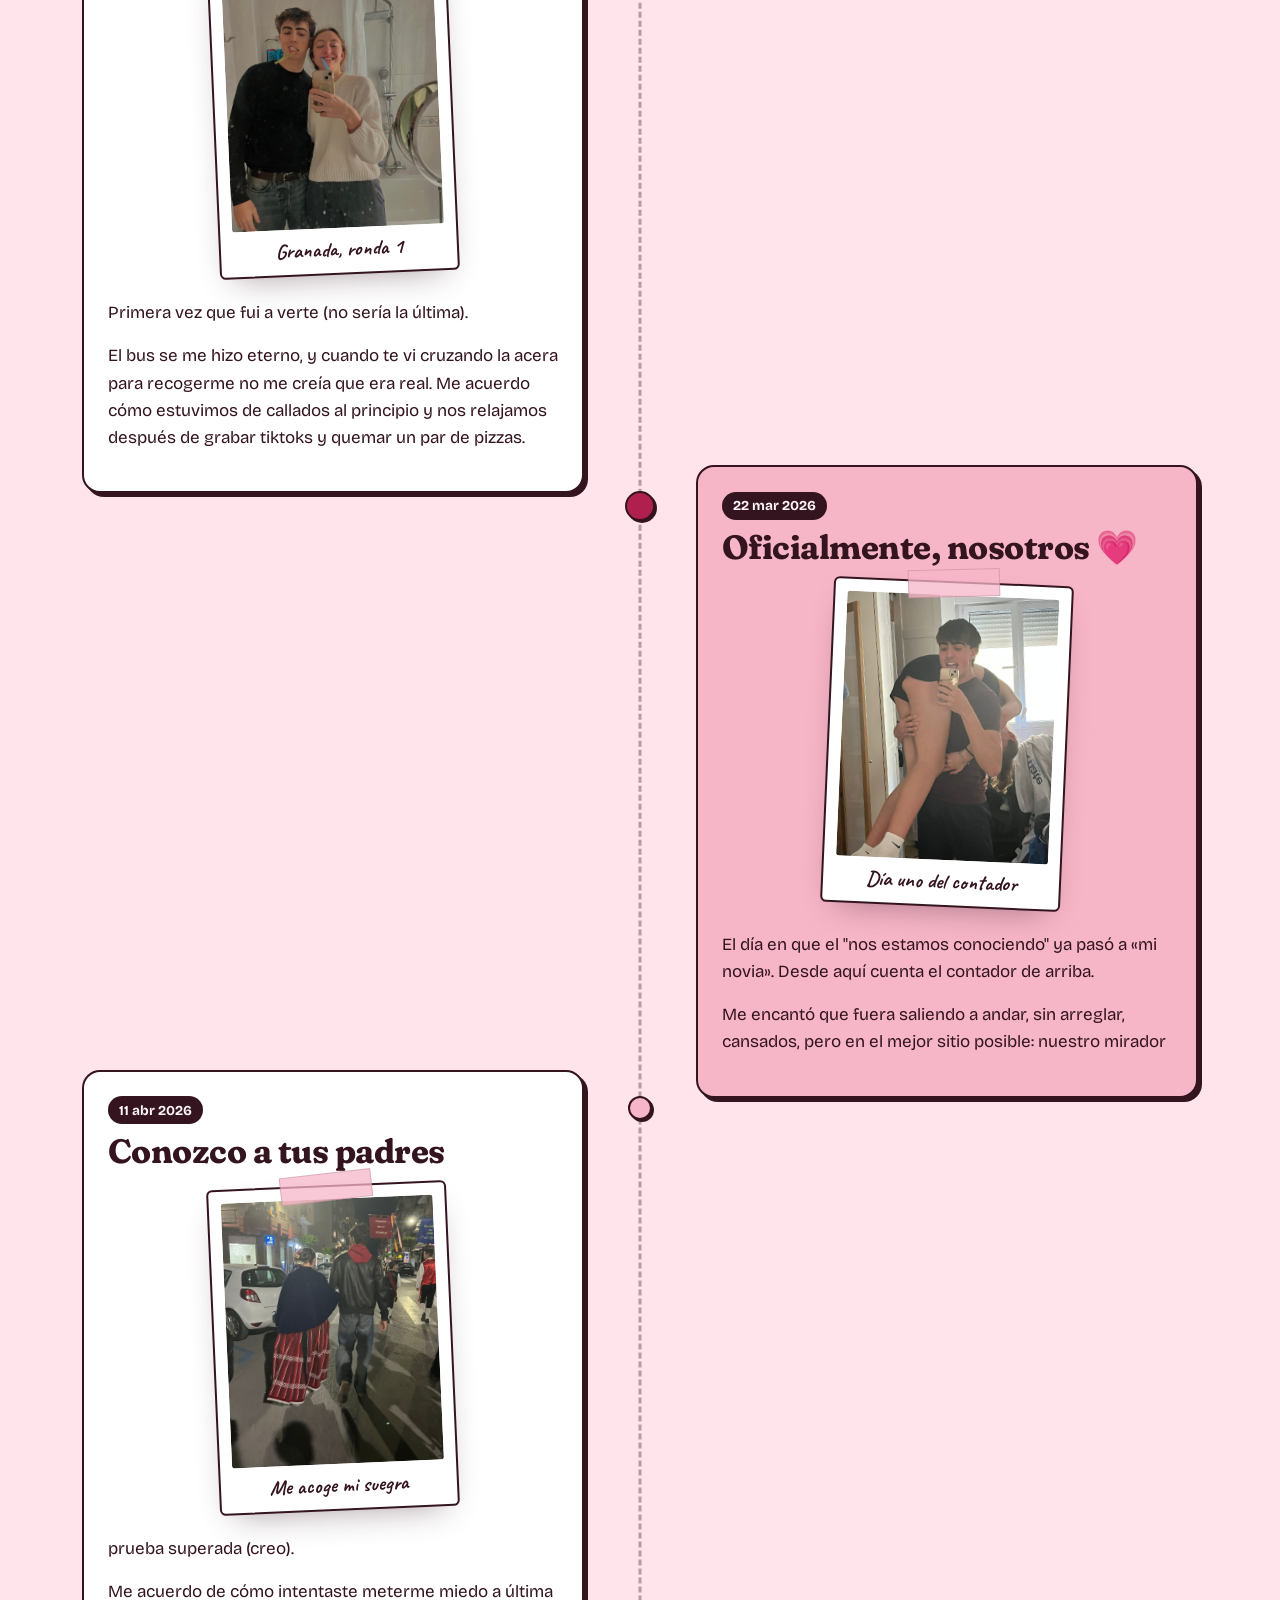
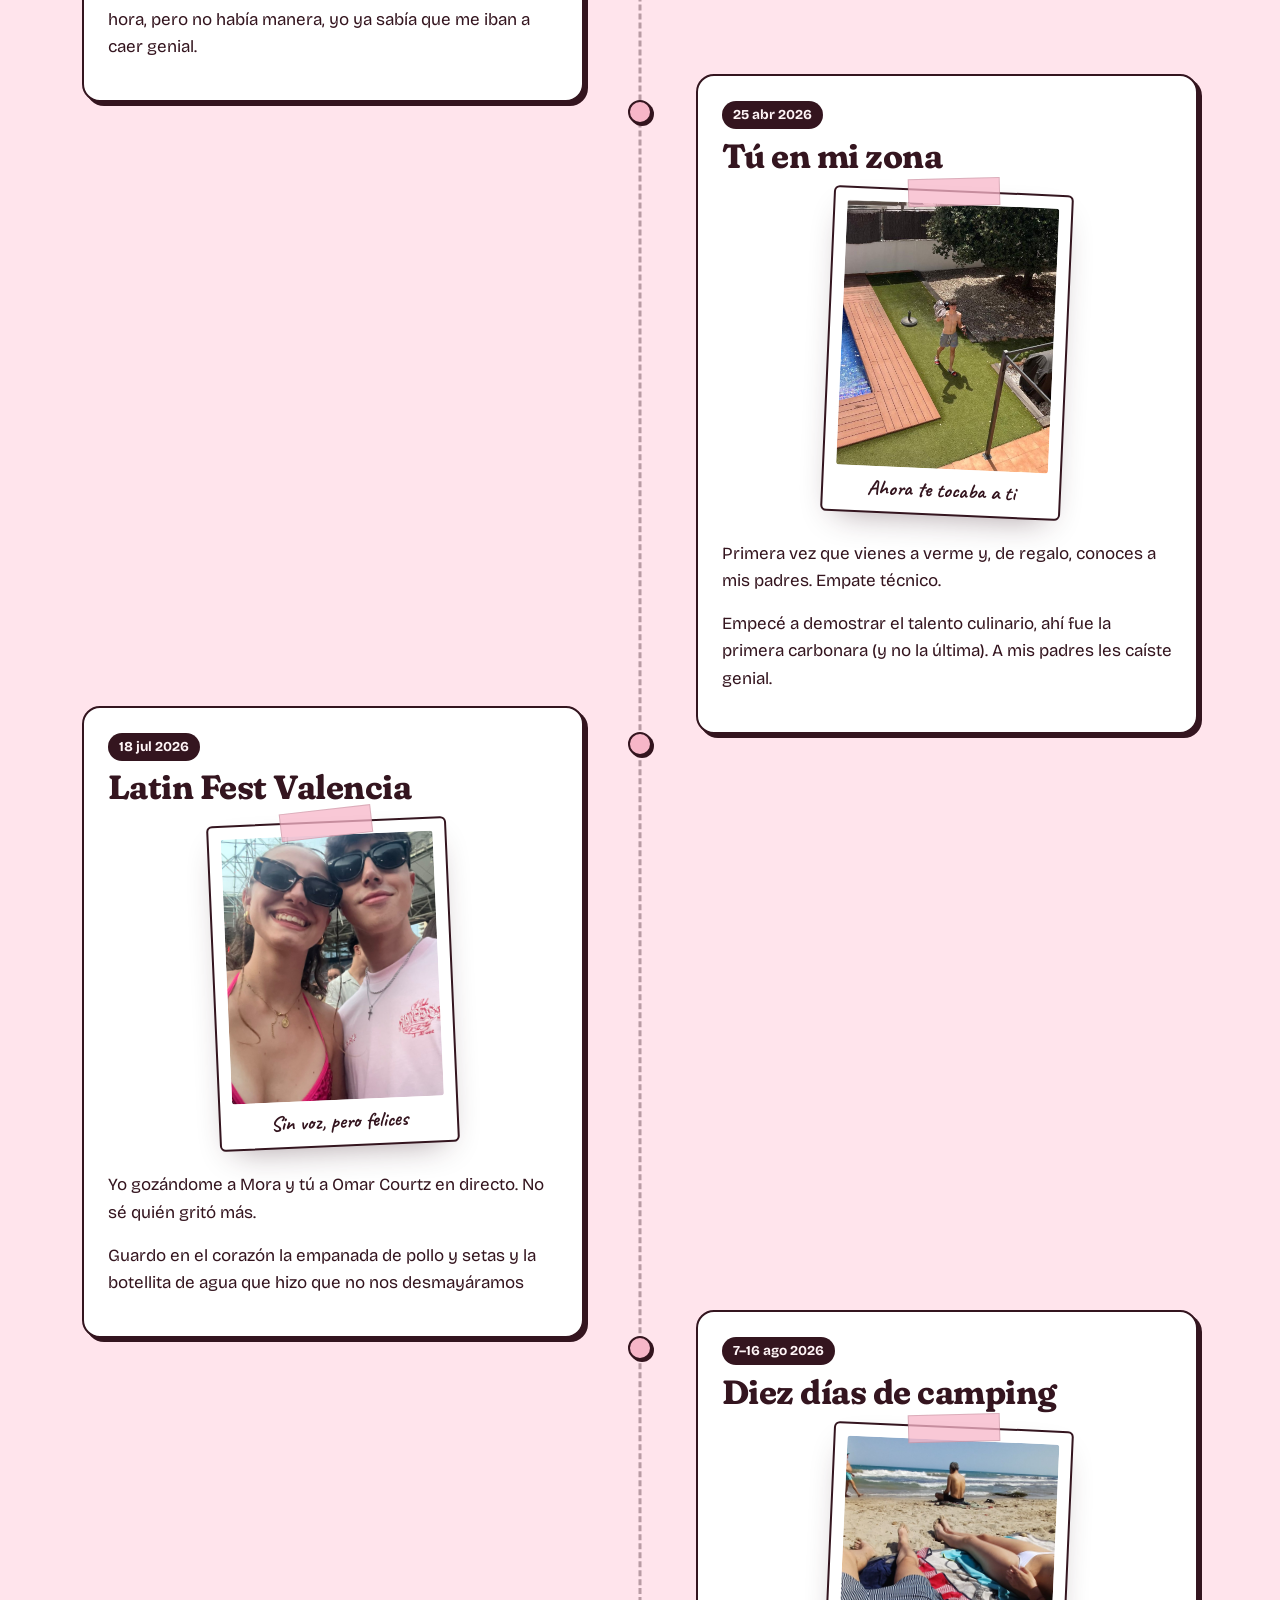
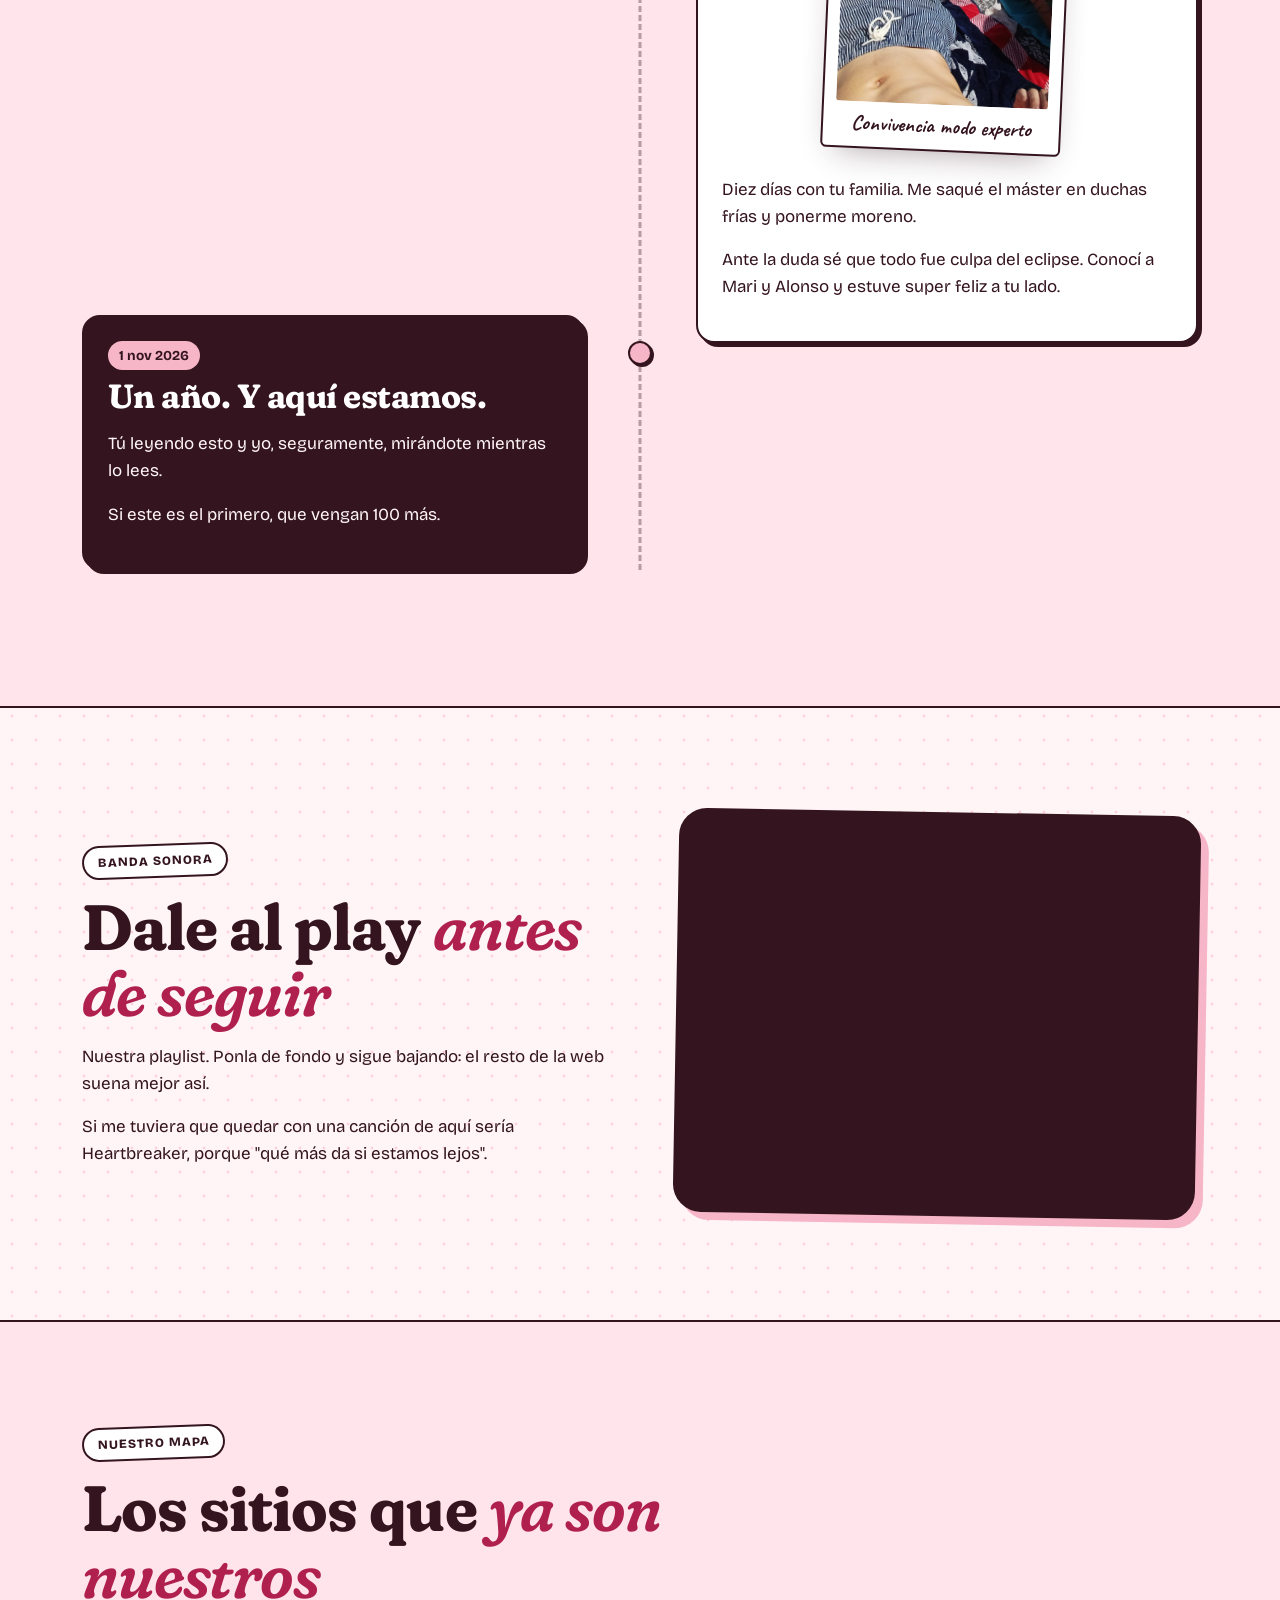
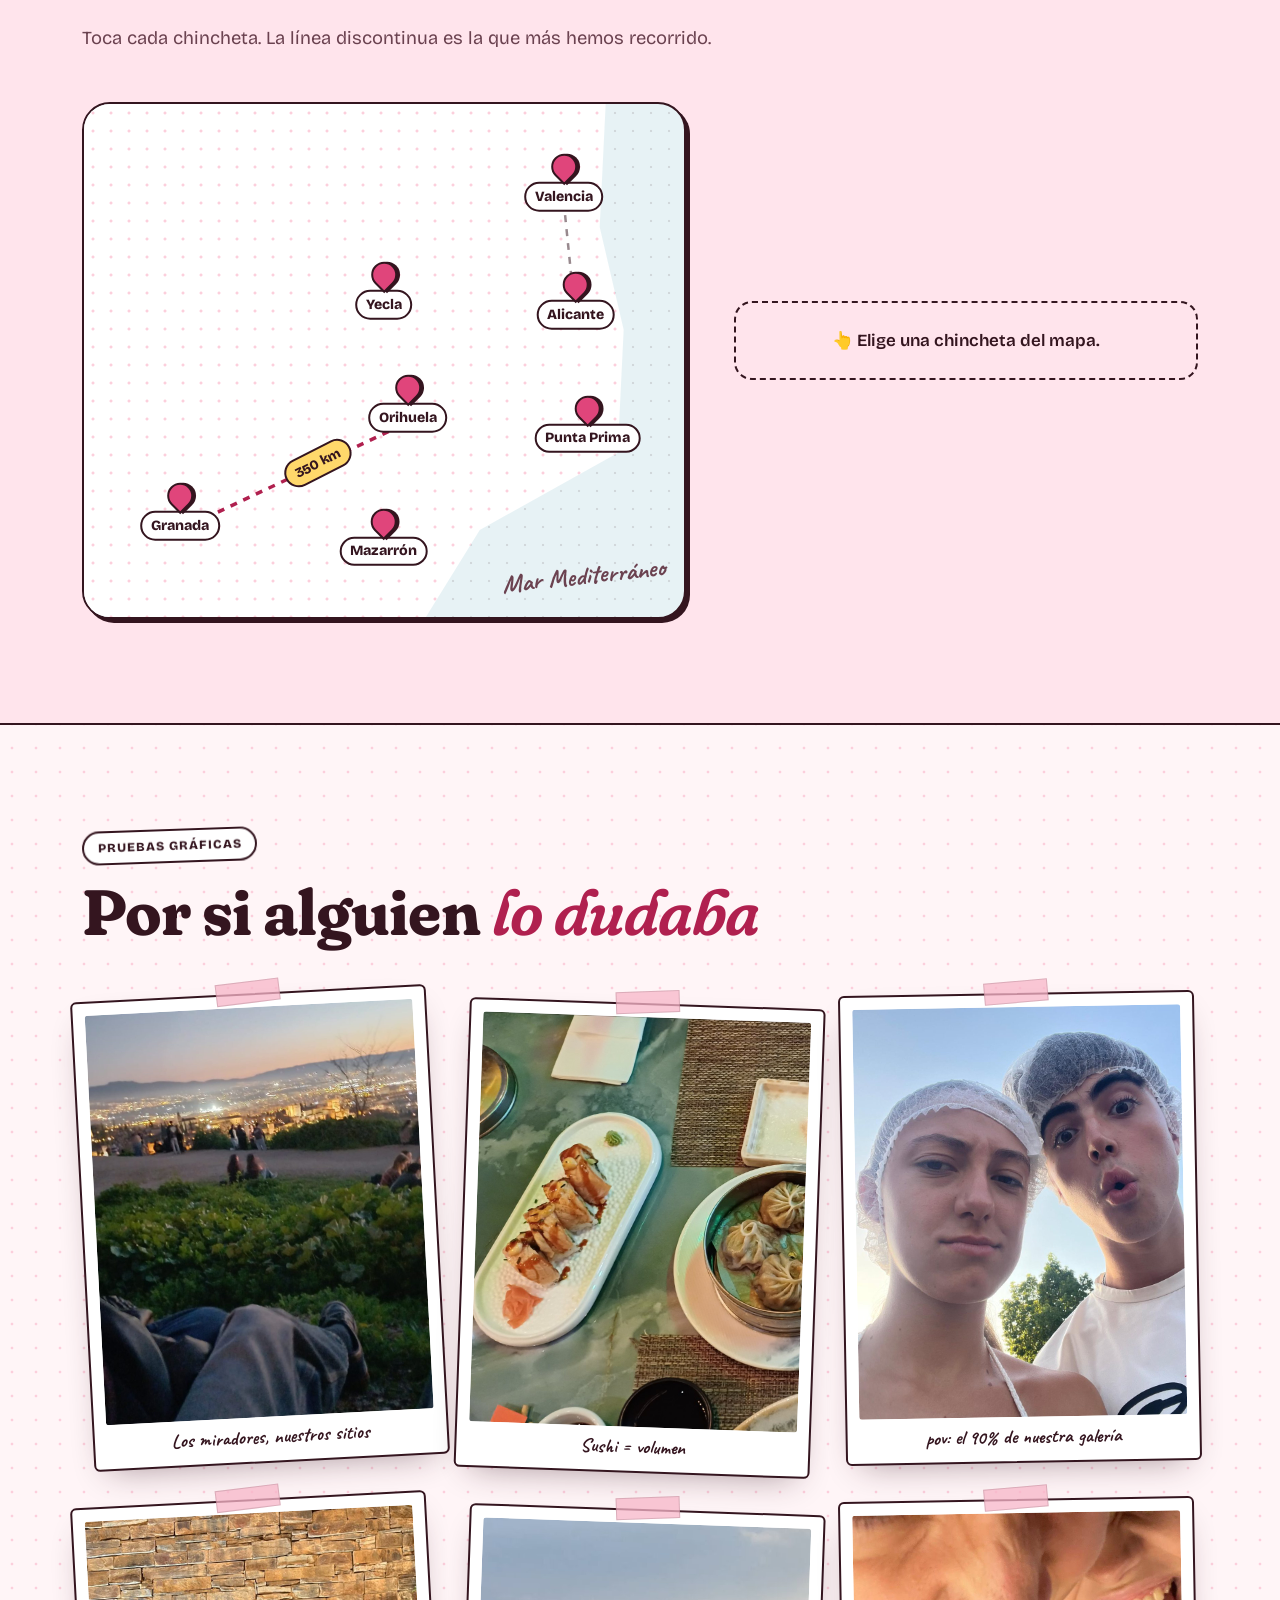
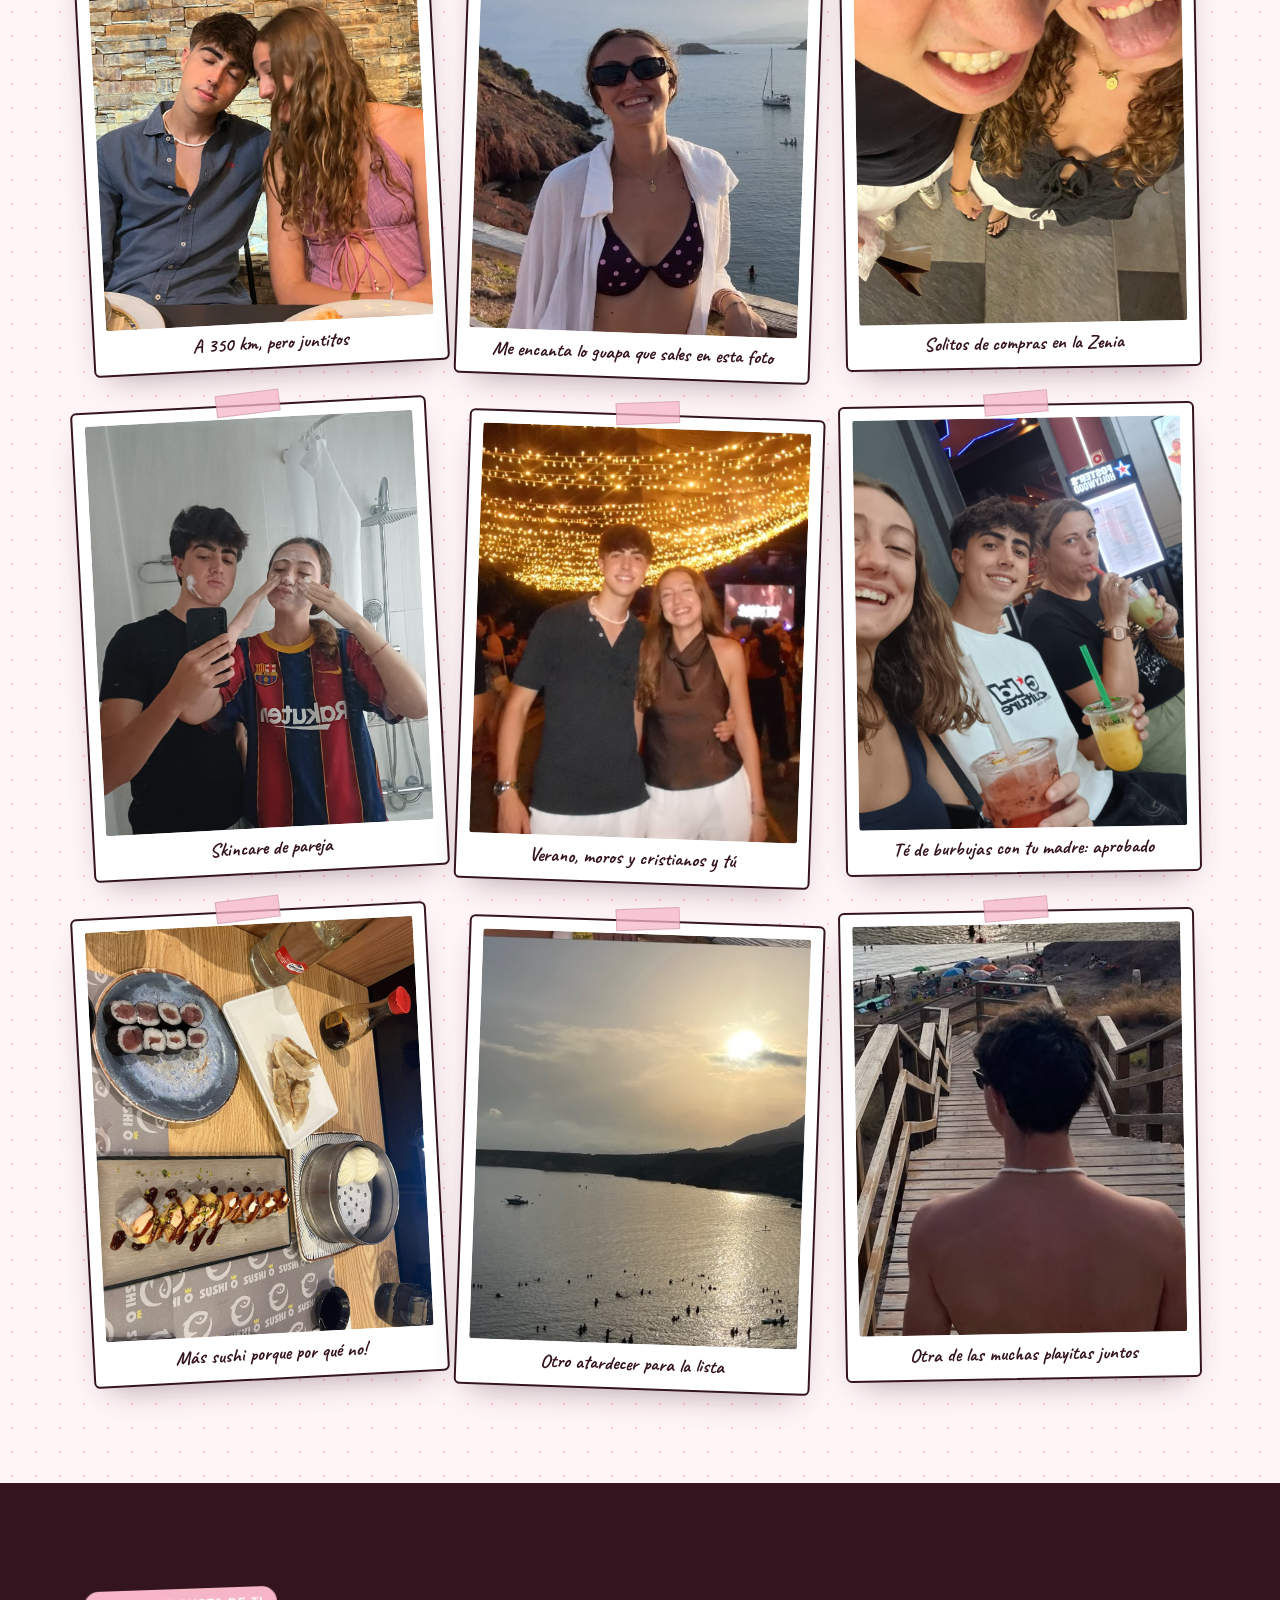
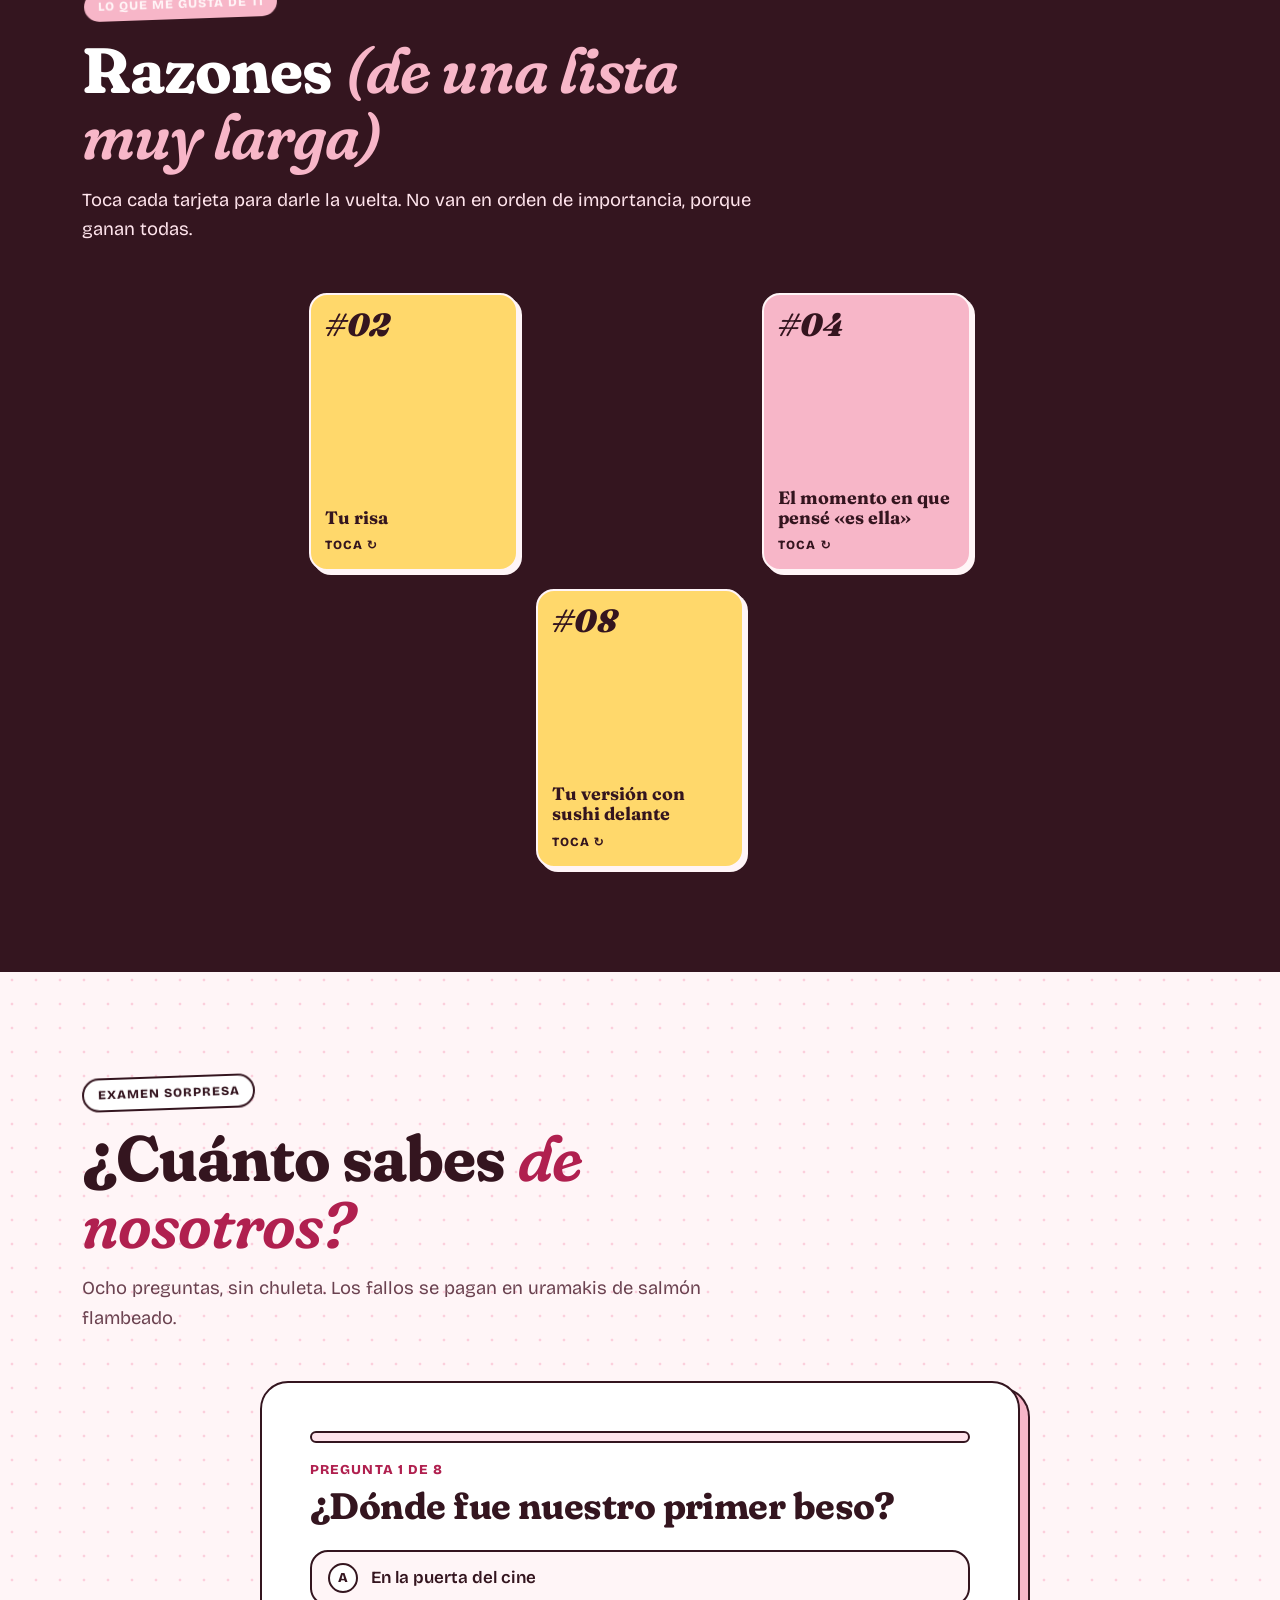
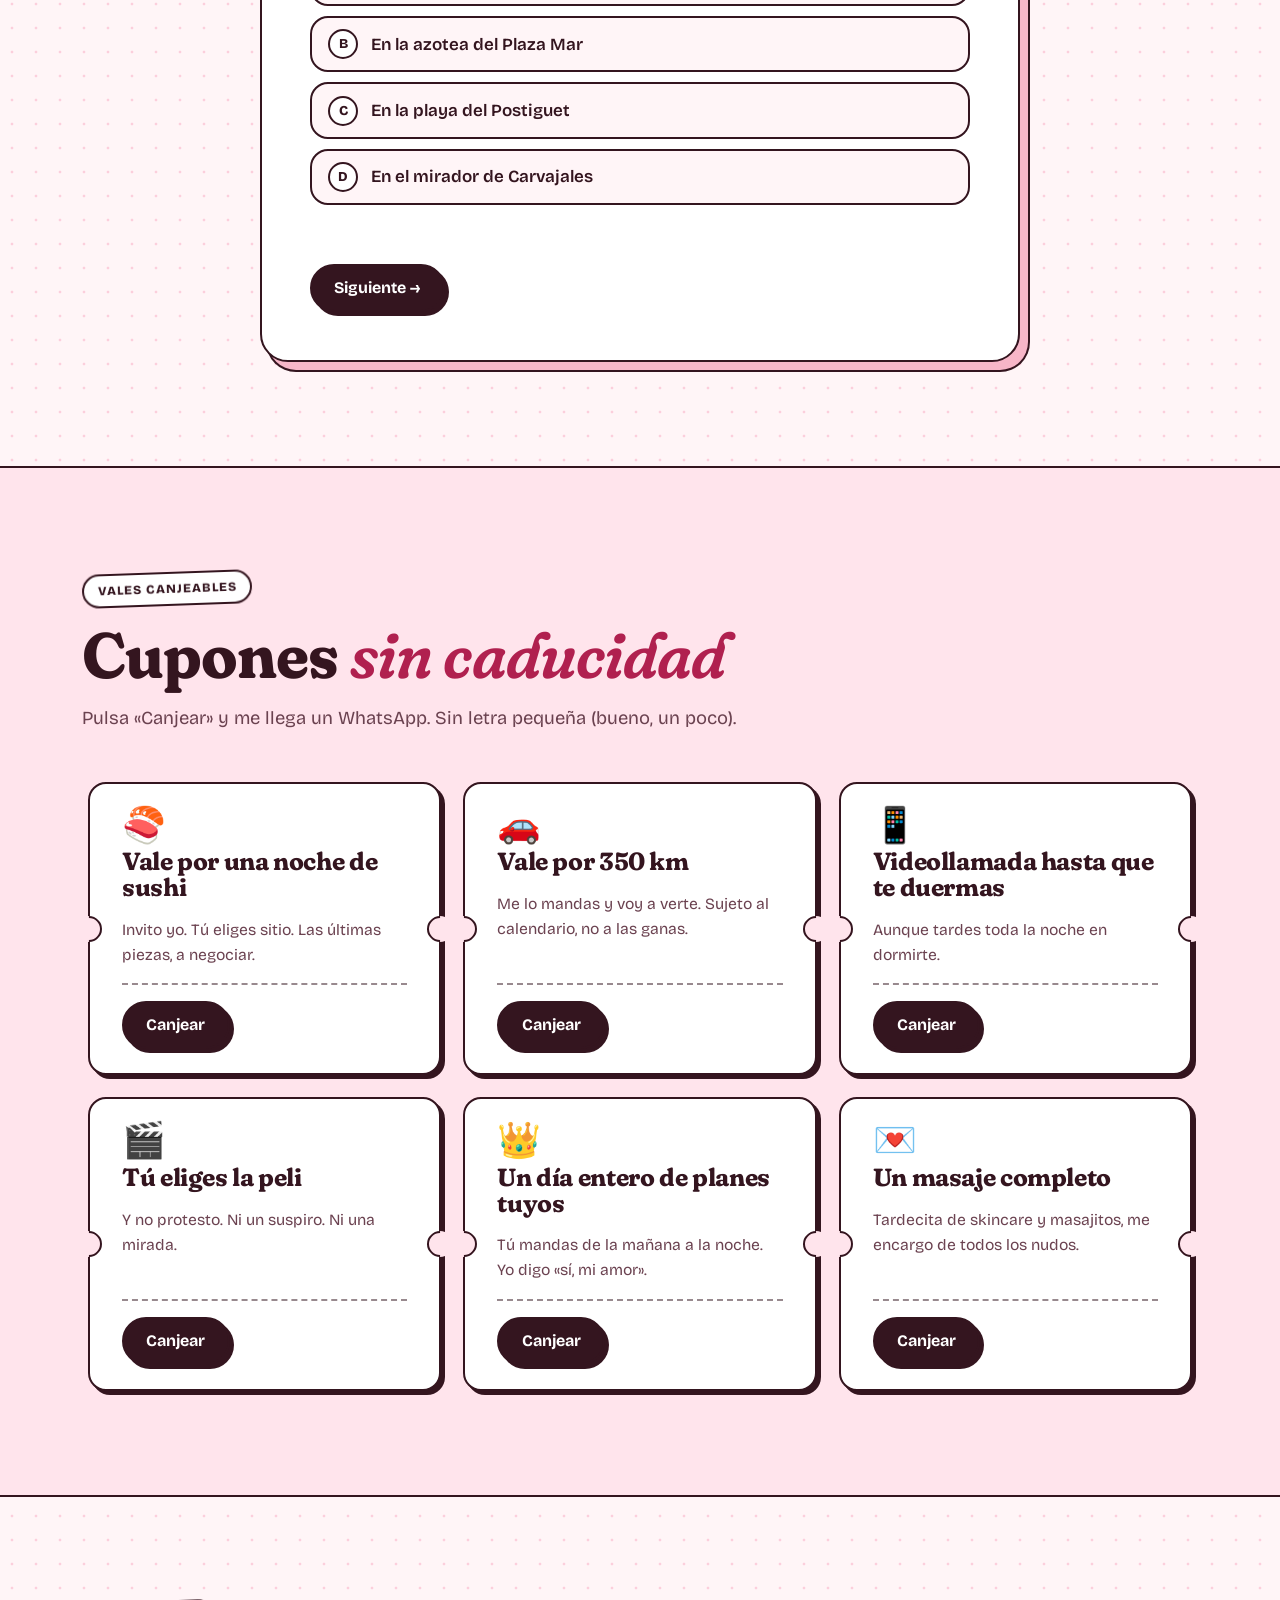
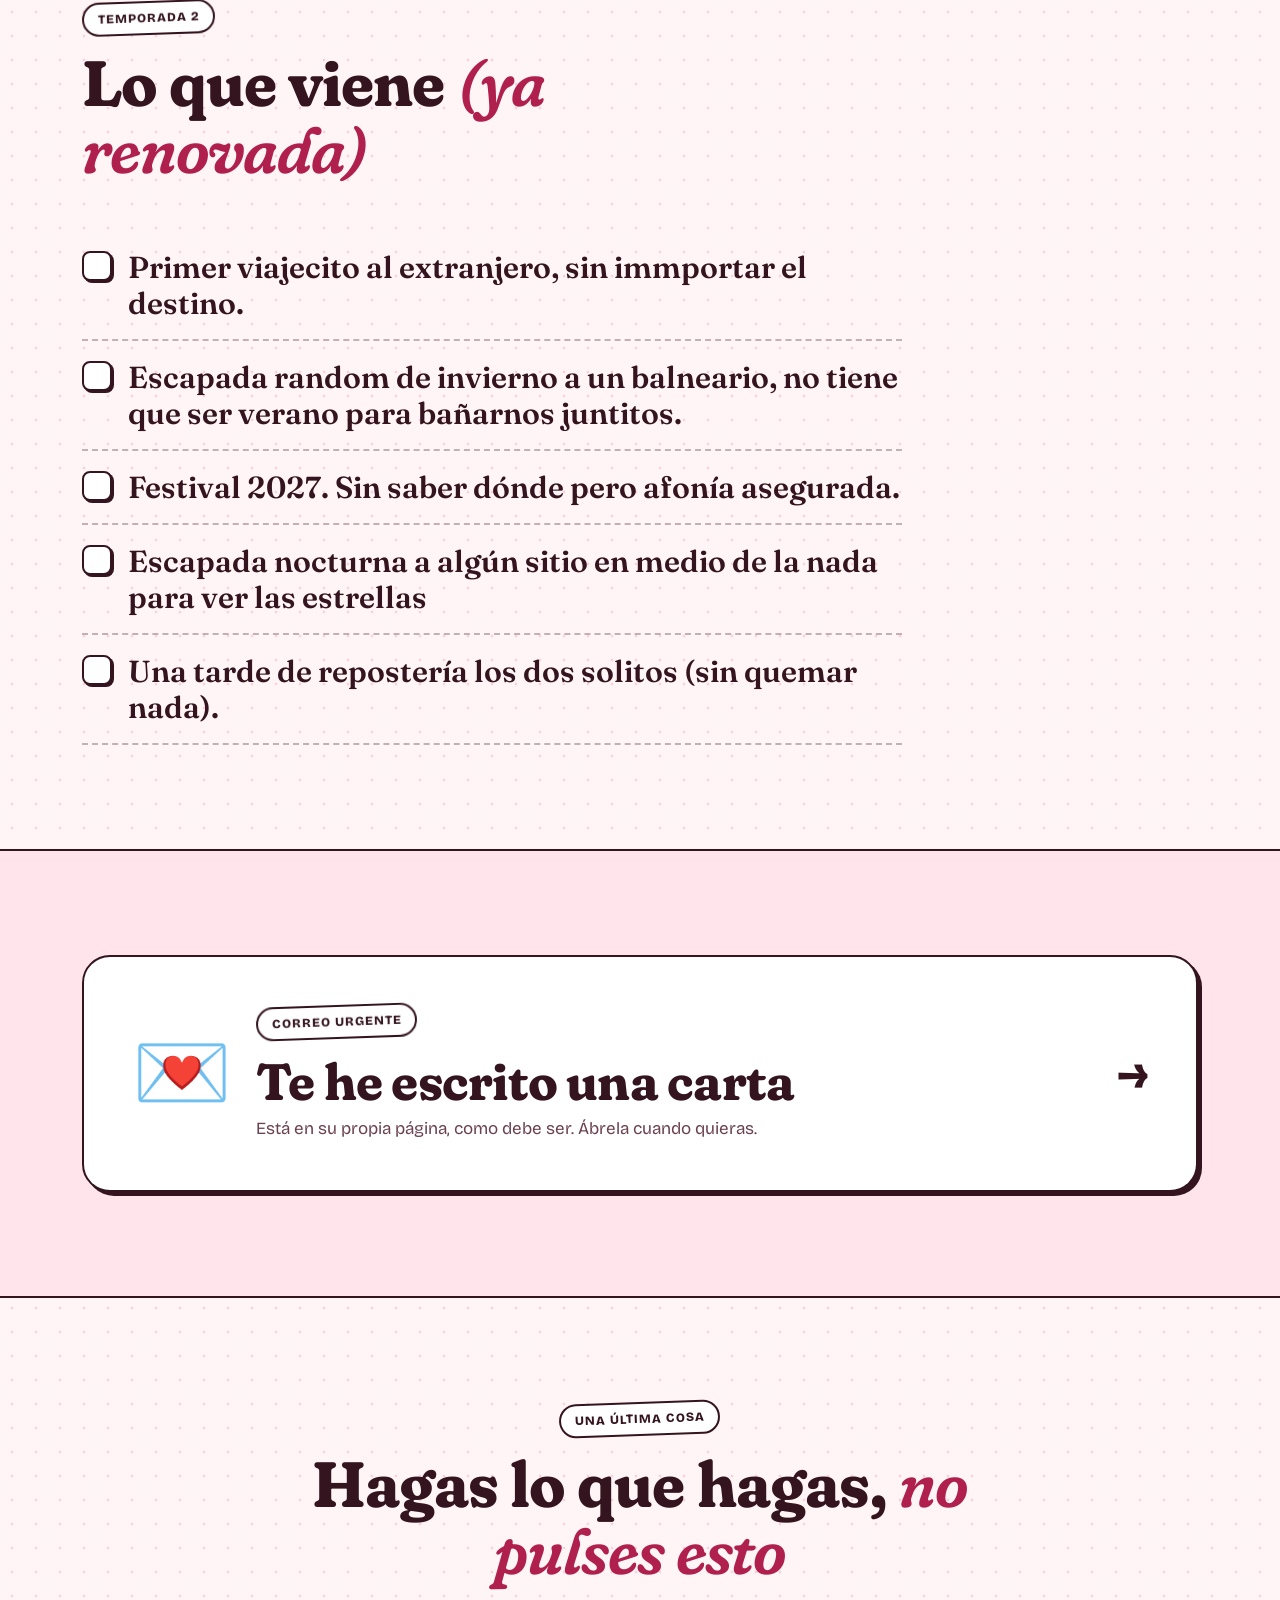
==== commit 303e41b0: "Textos de Pablo y mapa con Mazarrón, Punta Prima y Yecla Co-Authored-By: Claude Opus 5.5 <noreply@an" ====
--- a/index.html
+++ b/index.html
@@ -190,7 +190,7 @@
             <p class="dato__texto">días desde que nos conocimos, el 1 de noviembre de 2025.</p>
           </article>
           <article class="dato dato--rosa" data-reveal>
-            <p class="dato__num" data-km>0</p>
+            <p class="dato__num" data-km>5700</p>
             <p class="dato__texto">km recorridos para vernos (para ir Y para volver ._.).</p>
           </article>
           <article class="dato" data-reveal>
@@ -219,14 +219,14 @@
               <p class="hito__fecha"><time datetime="2025-11-01">1 nov 2025</time></p>
               <h3 class="hito__titulo">Capítulo 1: nos conocemos</h3>
               <p>El día que se alineó todo y se dio la mayor casualidad posible: coincidimos</p>
-              <p>[TU TEXTO · 1-2 frases: tu primera impresión de ella, sin entrar en cómo os conocisteis. Ej.: "Lo primero que pensé fue…"]</p>
+              <p>Lo primero en lo que me fijé fue en tus ojos cuando me miraste por primera vez a la cara</p>
             </article>
           </li>
 
           <!-- Navidad: primera cita -->
           <li class="hito" data-reveal>
             <article class="hito__tarjeta">
-              <p class="hito__fecha">Navidad 2025 · [DÍA, si lo averiguas]</p>
+              <p class="hito__fecha">Navidad 2025</p>
               <h3 class="hito__titulo">Primera cita en Alicante</h3>
               <!-- Sin foto de ese día: una entrada de cine (de la peli que casi no vimos) -->
               <div class="entrada" role="img" aria-label="Entrada de cine de broma: Plaza Mar, Alicante, Navidad 2025, admite 2, fila azotea, butaca a tu lado">
@@ -246,8 +246,8 @@
                   <span>la peli</span>
                 </div>
               </div>
-              <p>El plan era ir al cine. La realidad es que lo mejor de la tarde pasó antes, en la azotea del Plaza Mar: nuestro primer beso.</p>
-              <p>[TU TEXTO · 2-3 frases: ¿estabas nervioso?, ¿qué pensaste justo antes?, ¿os acordáis de la peli? Un detalle que ella no sepa de ese día.]</p>
+              <p>El plan era ir al cine. Pero lo mejor de la tarde pasó antes, en la azotea del Plaza Mar: nuestro primer beso.</p>
+              <p>Sinceramente, no me acuerdo de la peli.</p>
             </article>
           </li>
 
@@ -260,10 +260,10 @@
                 <div class="foto" data-label="fotos/foto-03.jpg · Primera vez en Granada">
                   <img src="fotos/foto-03.jpg" alt="Pablo y Carla con el cepillo de dientes en la boca, haciéndose una foto en el espejo del baño" width="600" height="750" loading="lazy">
                 </div>
-                <figcaption>Granada, round 1</figcaption>
+                <figcaption>Granada, ronda 1</figcaption>
               </figure>
               <p>Primera vez que fui a verte (no sería la última).</p>
-              <p>[TU TEXTO · 2 frases: cómo fue el viaje de ida y qué sentiste al verla. Si pasó algo gracioso (te perdiste, llegaste tarde…), cuéntalo.]</p>
+              <p>El bus se me hizo eterno, y cuando te vi cruzando la acera para recogerme no me creía que era real. Me acuerdo cómo estuvimos de callados al principio y nos relajamos después de grabar tiktoks y quemar un par de pizzas.</p>
             </article>
           </li>
 
@@ -278,8 +278,8 @@
                 </div>
                 <figcaption>Día uno del contador</figcaption>
               </figure>
-              <p>El día en que el «nos estamos conociendo» pasó a «mi novia». Desde aquí cuenta el contador de arriba.</p>
-              <p>[TU TEXTO · 2-3 frases: cómo fue el momento (quién lo dijo, dónde estabais, en persona o por llamada) y cómo te sentiste después.]</p>
+              <p>El día en que el "nos estamos conociendo" ya pasó a «mi novia». Desde aquí cuenta el contador de arriba.</p>
+              <p>Me encantó que fuera saliendo a andar, sin arreglar, cansados, pero en el mejor sitio posible: nuestro mirador</p>
             </article>
           </li>
 
@@ -292,10 +292,10 @@
                 <div class="foto" data-label="fotos/foto-14.jpg · Con su madre">
                   <img src="fotos/foto-14.jpg" alt="Pablo paseando de noche por unas fiestas junto a la madre de Carla, vestida con traje tradicional" width="600" height="750" loading="lazy">
                 </div>
-                <figcaption>Ya en modo familia</figcaption>
+                <figcaption>Me acoge mi suegra</figcaption>
               </figure>
-              <p>Nivel de nervios: alto. Resultado: prueba superada (creo).</p>
-              <p>[TU TEXTO · 1-2 frases con humor: lo que más te agobiaba antes y cómo fue de verdad.]</p>
+              <p>prueba superada (creo).</p>
+              <p>Me acuerdo de cómo intentaste meterme miedo a última hora, pero no había manera, yo ya sabía que me iban a caer genial.</p>
             </article>
           </li>
 
@@ -311,7 +311,7 @@
                 <figcaption>Ahora te tocaba a ti</figcaption>
               </figure>
               <p>Primera vez que vienes a verme y, de regalo, conoces a mis padres. Empate técnico.</p>
-              <p>[TU TEXTO · 2 frases: qué le enseñaste ese fin de semana y qué dijeron tus padres de ella después.]</p>
+              <p>Empecé a demostrar el talento culinario, ahí fue la primera carbonara (y no la última). A mis padres les caíste genial.</p>
             </article>
           </li>
 
@@ -327,7 +327,7 @@
                 <figcaption>Sin voz, pero felices</figcaption>
               </figure>
               <p>Yo gozándome a Mora y tú a Omar Courtz en directo. No sé quién gritó más.</p>
-              <p>[TU TEXTO · 2 frases: su cara cuando salió él, la canción que más cantasteis, algo que pasó esa noche.]</p>
+              <p>Guardo en el corazón la empanada de pollo y setas y la botellita de agua que hizo que no nos desmayáramos</p>
             </article>
           </li>
 
@@ -340,10 +340,10 @@
                 <div class="foto" data-label="fotos/foto-07.jpg · Camping">
                   <img src="fotos/foto-07.jpg" alt="Pablo y Carla tumbados en las toallas en la playa, con el mar delante" width="600" height="750" loading="lazy">
                 </div>
-                <figcaption>Nivel convivencia: experto</figcaption>
+                <figcaption>Convivencia modo experto</figcaption>
               </figure>
-              <p>Diez días con tu familia. Si esto no es un máster en convivencia, no sé qué lo es.</p>
-              <p>[TU TEXTO · 2-3 frases: el mejor momento, una anécdota con su familia y una cosa que descubriste de ella esos días.]</p>
+              <p>Diez días con tu familia. Me saqué el máster en duchas frías y ponerme moreno.</p>
+              <p>Ante la duda sé que todo fue culpa del eclipse. Conocí a Mari y Alonso y estuve super feliz a tu lado.</p>
             </article>
           </li>
 
@@ -353,7 +353,7 @@
               <p class="hito__fecha"><time datetime="2026-11-01">1 nov 2026</time></p>
               <h3 class="hito__titulo">Un año. Y aquí estamos.</h3>
               <p>Tú leyendo esto y yo, seguramente, mirándote mientras lo lees.</p>
-              <p>[TU TEXTO · 1 frase potente para cerrar la temporada. Ej.: "Si este fue el primero, que vengan…"]</p>
+              <p>Si este es el primero, que vengan 100 más.</p>
             </article>
           </li>
         </ol>
@@ -369,7 +369,7 @@
           <p class="etiqueta">Banda sonora</p>
           <h2 class="seccion__titulo" id="playlist-titulo">Dale al play <em>antes de seguir</em></h2>
           <p>Nuestra playlist. Ponla de fondo y sigue bajando: el resto de la web suena mejor así.</p>
-          <p>[TU TEXTO · 1-2 frases: la canción que más os representa y por qué. Ej.: "Si tuviera que elegir una, sería ___, porque…"]</p>
+          <p>Si me tuviera que quedar con una canción de aquí sería Heartbreaker, porque "qué más da si estamos lejos".</p>
         </div>
         <div class="playlist__reproductor" data-reveal>
           <iframe title="Nuestra playlist en Spotify" src="https://open.spotify.com/embed/playlist/07cnM5FZ2UH0uqofdTqoO6?utm_source=generator" width="100%" height="380" allow="autoplay; clipboard-write; encrypted-media; fullscreen; picture-in-picture" loading="lazy"></iframe>
@@ -392,28 +392,33 @@
           <div class="mapa" id="mapa">
             <div class="mapa__tierra" aria-hidden="true"></div>
             <svg class="mapa__rutas" viewBox="0 0 100 100" preserveAspectRatio="none" aria-hidden="true">
-              <line x1="16" y1="83" x2="68" y2="60" class="mapa__linea mapa__linea--principal" />
-              <line x1="82" y1="38" x2="80.5" y2="15.6" class="mapa__linea" />
+              <line x1="16" y1="83" x2="54" y2="62" class="mapa__linea mapa__linea--principal" />
+              <line x1="82" y1="42" x2="80" y2="19" class="mapa__linea" />
             </svg>
             <span class="mapa__km" aria-hidden="true">350 km</span>
             <span class="mapa__mar" aria-hidden="true">Mar Mediterráneo</span>
 
-            <!-- Posiciones aproximadas en % (x, y). Para mover una chincheta, cambia --x y --y -->
-            <button class="pin" type="button" style="--x:68%; --y:60%" data-lugar="orihuela" aria-pressed="false" aria-controls="mapa-panel">
+            <!-- Posiciones en % (x, y). El mapa es un esquema, no está a escala. Para mover una chincheta, cambia --x y --y -->
+            <button class="pin" type="button" style="--x:54%; --y:62%" data-lugar="orihuela" aria-pressed="false" aria-controls="mapa-panel">
               <span class="pin__punto" aria-hidden="true"></span><span class="pin__nombre">Orihuela</span>
             </button>
-            <button class="pin" type="button" style="--x:82%; --y:38%" data-lugar="alicante" aria-pressed="false" aria-controls="mapa-panel">
+            <button class="pin" type="button" style="--x:82%; --y:42%" data-lugar="alicante" aria-pressed="false" aria-controls="mapa-panel">
               <span class="pin__punto" aria-hidden="true"></span><span class="pin__nombre">Alicante</span>
             </button>
             <button class="pin" type="button" style="--x:16%; --y:83%" data-lugar="granada" aria-pressed="false" aria-controls="mapa-panel">
               <span class="pin__punto" aria-hidden="true"></span><span class="pin__nombre">Granada</span>
             </button>
-            <button class="pin" type="button" style="--x:80.5%; --y:15.6%" data-lugar="valencia" aria-pressed="false" aria-controls="mapa-panel">
+            <button class="pin" type="button" style="--x:80%; --y:19%" data-lugar="valencia" aria-pressed="false" aria-controls="mapa-panel">
               <span class="pin__punto" aria-hidden="true"></span><span class="pin__nombre">Valencia</span>
             </button>
-            <!-- ⚠️ Mueve esta chincheta a donde estaba el camping -->
-            <button class="pin" type="button" style="--x:42%; --y:36%" data-lugar="camping" aria-pressed="false" aria-controls="mapa-panel">
-              <span class="pin__punto" aria-hidden="true"></span><span class="pin__nombre">Camping</span>
+            <button class="pin" type="button" style="--x:50%; --y:40%" data-lugar="yecla" aria-pressed="false" aria-controls="mapa-panel">
+              <span class="pin__punto" aria-hidden="true"></span><span class="pin__nombre">Yecla</span>
+            </button>
+            <button class="pin" type="button" style="--x:84%; --y:66%" data-lugar="puntaprima" aria-pressed="false" aria-controls="mapa-panel">
+              <span class="pin__punto" aria-hidden="true"></span><span class="pin__nombre">Punta Prima</span>
+            </button>
+            <button class="pin" type="button" style="--x:50%; --y:88%" data-lugar="camping" aria-pressed="false" aria-controls="mapa-panel">
+              <span class="pin__punto" aria-hidden="true"></span><span class="pin__nombre">Mazarrón</span>
             </button>
           </div>
 
@@ -424,40 +429,54 @@
               <p class="lugar__cuando">Mi zona · desde el 25 abr 2026 también tuya</p>
               <h3 class="lugar__titulo">Orihuela</h3>
               <p>Donde viniste a verme por primera vez y conociste a mis padres.</p>
-              <p>[TU TEXTO · 1-2 frases: el sitio de Orihuela que más le gustó o al que siempre la llevas.]</p>
+              <p>Nuestro sitio sin duda es el chalet cuando estamos solitos, y nos dedicamos a cocinar, comer, bañarnos en la piscina y beber vino ;)</p>
               <a class="lugar__enlace" href="https://www.google.com/maps/search/?api=1&amp;query=Orihuela" target="_blank" rel="noopener">Ver en Google Maps ↗</a>
             </article>
 
             <article class="lugar" id="lugar-alicante" hidden>
-              <p class="lugar__cuando">Navidad 2025</p>
-              <h3 class="lugar__titulo">Alicante · Azotea del Plaza Mar</h3>
-              <p>Primera cita y primer beso, antes de entrar al cine. Desde entonces, para mí las azoteas tienen otro significado.</p>
-              <p>[TU TEXTO · 1 frase: qué ves cuando vuelves a pasar por allí.]</p>
+              <p class="lugar__cuando">Navidad 2025 y Semana Santa 2026</p>
+              <h3 class="lugar__titulo">Alicante</h3>
+              <p>Primera cita y primer beso, antes de entrar al cine. Desde entonces, no puedo ir a ese cine sin acordarme de ese momento</p>
+              <p>Todavía tenemos citas pendientes en Alicante!</p>
               <a class="lugar__enlace" href="https://www.google.com/maps/search/?api=1&amp;query=Plaza+Mar+2+Alicante" target="_blank" rel="noopener">Ver en Google Maps ↗</a>
             </article>
 
             <article class="lugar" id="lugar-granada" hidden>
               <p class="lugar__cuando">Tu ciudad</p>
-              <h3 class="lugar__titulo">Granada · Mirador Placeta de Carvajales</h3>
-              <p>Nuestro mirador. Con la Alhambra delante, que como fondo tampoco está mal.</p>
-              <p>[TU TEXTO · 1-2 frases: un momento concreto que vivisteis allí (atardecer, conversación, foto…).]</p>
+              <h3 class="lugar__titulo">Granada</h3>
+              <p>Tu zona, tu piso, tus miradores, es todo tan especial como siempre.</p>
+              <p>Y por supuesto nuestro mirador especial. Con la Alhambra delante, que como fondo tampoco está mal.</p>
               <a class="lugar__enlace" href="https://www.google.com/maps/search/?api=1&amp;query=Mirador+Placeta+de+Carvajales+Granada" target="_blank" rel="noopener">Ver en Google Maps ↗</a>
             </article>
 
             <article class="lugar" id="lugar-valencia" hidden>
               <p class="lugar__cuando">18 jul 2026</p>
               <h3 class="lugar__titulo">Valencia · Latin Fest</h3>
-              <p>Nuestro festival favorito. Volvimos sin voz y con ganas de repetir.</p>
-              <p>[TU TEXTO · 1 frase: la canción del festival que ya es "vuestra".]</p>
+              <p>Nuestro festival favorito. Volvimos sin voz, con cantidades imposibles de sudor y con ganas de repetir.</p>
+              <p>Me quedo con "detrás de tu alma" cuando el festival estaba a punto de terminar.</p>
               <a class="lugar__enlace" href="https://www.google.com/maps/search/?api=1&amp;query=Valencia" target="_blank" rel="noopener">Ver en Google Maps ↗</a>
+            </article>
+
+            <article class="lugar" id="lugar-puntaprima" hidden>
+              <p class="lugar__cuando">[CUÁNDO]</p>
+              <h3 class="lugar__titulo">Punta Prima · Torrevieja</h3>
+              <p>[TU TEXTO · 1-2 frases: qué hicisteis allí y por qué es vuestro sitio.]</p>
+              <a class="lugar__enlace" href="https://www.google.com/maps/search/?api=1&amp;query=Punta+Prima+Torrevieja" target="_blank" rel="noopener">Ver en Google Maps ↗</a>
+            </article>
+
+            <article class="lugar" id="lugar-yecla" hidden>
+              <p class="lugar__cuando">[CUÁNDO]</p>
+              <h3 class="lugar__titulo">Yecla</h3>
+              <p>[TU TEXTO · 1-2 frases: qué hicisteis allí y por qué es vuestro sitio.]</p>
+              <a class="lugar__enlace" href="https://www.google.com/maps/search/?api=1&amp;query=Yecla" target="_blank" rel="noopener">Ver en Google Maps ↗</a>
             </article>
 
             <article class="lugar" id="lugar-camping" hidden>
               <p class="lugar__cuando">7–16 ago 2026</p>
-              <h3 class="lugar__titulo">[NOMBRE DEL CAMPING]</h3>
-              <p>Diez días con tu familia, entre tiendas, chanclas y sobremesas eternas.</p>
-              <p>[TU TEXTO · 1-2 frases: tu recuerdo favorito del camping.]</p>
-              <a class="lugar__enlace" href="https://www.google.com/maps/search/?api=1&amp;query=[NOMBRE+DEL+CAMPING]" target="_blank" rel="noopener">Ver en Google Maps ↗</a>
+              <h3 class="lugar__titulo">Camping playa de Mazarrón</h3>
+              <p>Diez días con tu familia, entre parcelas, chanclas y sobremesas eternas con Mari, Alonso y Rubén.</p>
+              <p>Hubo muchas cosas a destacar pero mis momentos favoritos siempre eran los aperitivos en la parcela de Mari y Alonso.</p>
+              <a class="lugar__enlace" href="https://www.google.com/maps/search/?api=1&amp;query=Camping+Playa+de+Mazarr%C3%B3n" target="_blank" rel="noopener">Ver en Google Maps ↗</a>
             </article>
           </div>
         </div>
@@ -491,7 +510,7 @@
             <div class="foto" data-label="fotos/foto-10.jpg · Foto graciosa">
               <img src="fotos/foto-10.jpg" alt="Selfie de Pablo y Carla con gorros de redecilla y cara de circunstancias" width="600" height="750" loading="lazy">
             </div>
-            <figcaption>[PIE: frase corta y graciosa]</figcaption>
+            <figcaption>pov: el 90% de nuestra galería</figcaption>
           </figure>
           <figure class="polaroid" data-reveal>
             <div class="foto" data-label="fotos/foto-11.jpg · Juntitos">
@@ -503,37 +522,37 @@
             <div class="foto" data-label="fotos/foto-12.jpg · Foto que te encante de ella">
               <img src="fotos/foto-12.jpg" alt="Carla sonriendo en un mirador sobre el mar" width="600" height="750" loading="lazy">
             </div>
-            <figcaption>[PIE: por qué te encanta esta foto]</figcaption>
+            <figcaption>Me encanta lo guapa que sales en esta foto</figcaption>
           </figure>
           <figure class="polaroid" data-reveal>
             <div class="foto" data-label="fotos/foto-13.jpg · Selfie juntos">
               <img src="fotos/foto-13.jpg" alt="Selfie de Pablo y Carla desde arriba, riéndose" width="600" height="750" loading="lazy">
             </div>
-            <figcaption>[PIE: frase corta]</figcaption>
+            <figcaption>Solitos de compras en la Zenia</figcaption>
           </figure>
           <figure class="polaroid" data-reveal>
             <div class="foto" data-label="fotos/foto-16.jpg · Mascarilla">
               <img src="fotos/foto-16.jpg" alt="Pablo y Carla en el espejo del baño con crema en la cara" width="600" height="750" loading="lazy">
             </div>
-            <figcaption>Skincare en pareja</figcaption>
+            <figcaption>Skincare de pareja</figcaption>
           </figure>
           <figure class="polaroid" data-reveal>
             <div class="foto" data-label="fotos/foto-17.jpg · Fiesta de verano">
               <img src="fotos/foto-17.jpg" alt="Pablo y Carla sonriendo en una fiesta de verano bajo un techo de lucecitas" width="600" height="750" loading="lazy">
             </div>
-            <figcaption>Verano, luces y tú</figcaption>
+            <figcaption>Verano, moros y cristianos y tú</figcaption>
           </figure>
           <figure class="polaroid" data-reveal>
             <div class="foto" data-label="fotos/foto-18.jpg · Con su madre">
               <img src="fotos/foto-18.jpg" alt="Selfie de Carla con Pablo y su madre tomando granizados" width="600" height="750" loading="lazy">
             </div>
-            <figcaption>Plan con tu madre: aprobado</figcaption>
+            <figcaption>Té de burbujas con tu madre: aprobado</figcaption>
           </figure>
           <figure class="polaroid" data-reveal>
             <div class="foto" data-label="fotos/foto-15.jpg · Sushi, ronda 2">
               <img src="fotos/foto-15.jpg" alt="Mesa con maki de atún, gyozas, baos y uramaki de salmón" width="600" height="750" loading="lazy">
             </div>
-            <figcaption>Sushi, ronda 2 (de muchas)</figcaption>
+            <figcaption>Más sushi porque por qué no!</figcaption>
           </figure>
           <figure class="polaroid" data-reveal>
             <div class="foto" data-label="fotos/foto-20.jpg · Atardecer en la cala">
@@ -545,7 +564,7 @@
             <div class="foto" data-label="fotos/foto-19.jpg · Escaleras a la cala">
               <img src="fotos/foto-19.jpg" alt="Pablo de espaldas bajando unas escaleras de madera hacia la playa" width="600" height="750" loading="lazy">
             </div>
-            <figcaption>Bajando a por más mar</figcaption>
+            <figcaption>Otra de las muchas playitas juntos</figcaption>
           </figure>
         </div>
       </div>
@@ -566,61 +585,61 @@
           <button class="razon" type="button" aria-pressed="false" data-reveal>
             <span class="razon__inner">
               <span class="razon__cara razon__frente"><span class="razon__num">#01</span><span class="razon__pista">Algo que haces sin darte cuenta</span><span class="razon__tap">Toca ↻</span></span>
-              <span class="razon__cara razon__dorso">[RAZÓN #01 · un gesto o manía suya que te derrite y ella ni sabe que hace.]</span>
+              <span class="razon__cara razon__dorso">Tu presencia solamente, aunque no te des cuenta, hace que se me vayan las preocupaciones y haga reset</span>
             </span>
           </button>
           <button class="razon" type="button" aria-pressed="false" data-reveal>
             <span class="razon__inner">
               <span class="razon__cara razon__frente"><span class="razon__num">#02</span><span class="razon__pista">Tu risa</span><span class="razon__tap">Toca ↻</span></span>
-              <span class="razon__cara razon__dorso">[RAZÓN #02 · descríbela: cómo suena, cuándo se le escapa, qué te provoca.]</span>
+              <span class="razon__cara razon__dorso">Siempre hace que me quede embobado sin falta</span>
             </span>
           </button>
           <button class="razon" type="button" aria-pressed="false" data-reveal>
             <span class="razon__inner">
               <span class="razon__cara razon__frente"><span class="razon__num">#03</span><span class="razon__pista">Cómo me cuidas a 350 km</span><span class="razon__tap">Toca ↻</span></span>
-              <span class="razon__cara razon__dorso">[RAZÓN #03 · un mensaje, llamada o detalle concreto que te hizo sentir cerca.]</span>
+              <span class="razon__cara razon__dorso">Da igual a qué hora tenga el examen o cuántos días lleve estudiando hasta las tantas, que siempre me llamas y me cuidas justo antes de que me vuelva loco</span>
             </span>
           </button>
           <button class="razon" type="button" aria-pressed="false" data-reveal>
             <span class="razon__inner">
               <span class="razon__cara razon__frente"><span class="razon__num">#04</span><span class="razon__pista">El momento en que pensé «es ella»</span><span class="razon__tap">Toca ↻</span></span>
-              <span class="razon__cara razon__dorso">[RAZÓN #04 · cuenta ese momento en 2 frases.]</span>
+              <span class="razon__cara razon__dorso">Cuando salí de la estación de autobuses en febrero y te ví llegar de lejos, y ya lo confirmé cuando me mandaste una foto con una camiseta mía puesta</span>
             </span>
           </button>
           <button class="razon" type="button" aria-pressed="false" data-reveal>
             <span class="razon__inner">
               <span class="razon__cara razon__frente"><span class="razon__num">#05</span><span class="razon__pista">Algo que me has enseñado</span><span class="razon__tap">Toca ↻</span></span>
-              <span class="razon__cara razon__dorso">[RAZÓN #05 · algo que haces o ves distinto gracias a ella.]</span>
+              <span class="razon__cara razon__dorso">Ahora me esfuerzo sin exigirme tanto gracias a tí, ahora intento no ser un robot y me valoro mucho más a mí mismo</span>
             </span>
           </button>
           <button class="razon" type="button" aria-pressed="false" data-reveal>
             <span class="razon__inner">
               <span class="razon__cara razon__frente"><span class="razon__num">#06</span><span class="razon__pista">Lo que más admiro de ti</span><span class="razon__tap">Toca ↻</span></span>
-              <span class="razon__cara razon__dorso">[RAZÓN #06 · una cualidad, con un ejemplo real de cuándo la viste.]</span>
+              <span class="razon__cara razon__dorso">Tu forma de siempre seguir hacia delante en cualquier situación sea la que sea y pelear por no influenciarte por lo que opinan los demás</span>
             </span>
           </button>
           <button class="razon" type="button" aria-pressed="false" data-reveal>
             <span class="razon__inner">
               <span class="razon__cara razon__frente"><span class="razon__num">#07</span><span class="razon__pista">Cómo eres con los tuyos</span><span class="razon__tap">Toca ↻</span></span>
-              <span class="razon__cara razon__dorso">[RAZÓN #07 · algo que viste en el camping o con sus amigos que te enamoró más.]</span>
+              <span class="razon__cara razon__dorso">Eres la independiente, pero también la que aporta muchas veces la sensatez y la que soluciona todos los problemas en tu casa</span>
             </span>
           </button>
           <button class="razon" type="button" aria-pressed="false" data-reveal>
             <span class="razon__inner">
               <span class="razon__cara razon__frente"><span class="razon__num">#08</span><span class="razon__pista">Tu versión con sushi delante</span><span class="razon__tap">Toca ↻</span></span>
-              <span class="razon__cara razon__dorso">[RAZÓN #08 · graciosa: cómo se pone cuando hay sushi, su pieza favorita, si te roba…]</span>
+              <span class="razon__cara razon__dorso">Que pidas mil platos y al tercero te llenes (me toca ponerme en volumen agresivo)</span>
             </span>
           </button>
           <button class="razon" type="button" aria-pressed="false" data-reveal>
             <span class="razon__inner">
               <span class="razon__cara razon__frente"><span class="razon__num">#09</span><span class="razon__pista">Algo de ti que solo yo sé</span><span class="razon__tap">Toca ↻</span></span>
-              <span class="razon__cara razon__dorso">[RAZÓN #09 · algo íntimo (pero que no te importe que se lea) que solo conoces tú.]</span>
+              <span class="razon__cara razon__dorso">Cuando pones la voz de bebé super mona cuando estamos solitos</span>
             </span>
           </button>
           <button class="razon" type="button" aria-pressed="false" data-reveal>
             <span class="razon__inner">
               <span class="razon__cara razon__frente"><span class="razon__num">#10</span><span class="razon__pista">La razón más tonta de todas</span><span class="razon__tap">Toca ↻</span></span>
-              <span class="razon__cara razon__dorso">[RAZÓN #10 · algo absurdo y divertido. Ej.: "cómo pronuncias ___".]</span>
+              <span class="razon__cara razon__dorso">Cuando me revientas todos los granos y lo aborrezco, pero cuando ya no estoy contigo lo echo de menos :(</span>
             </span>
           </button>
         </div>
@@ -671,7 +690,7 @@
           <article class="cupon" data-cupon="350km" data-reveal>
             <p class="cupon__emoji" aria-hidden="true">🚗</p>
             <h3 class="cupon__titulo">Vale por 350 km</h3>
-            <p class="cupon__letra">Me lo mandas y voy a verte. Sujeto a calendario, no a ganas.</p>
+            <p class="cupon__letra">Me lo mandas y voy a verte. Sujeto al calendario, no a las ganas.</p>
             <hr class="cupon__corte">
             <button class="btn btn--tinta cupon__btn" type="button">Canjear</button>
           </article>
@@ -698,8 +717,8 @@
           </article>
           <article class="cupon" data-cupon="extra" data-reveal>
             <p class="cupon__emoji" aria-hidden="true">💌</p>
-            <h3 class="cupon__titulo">[TU CUPÓN: algo vuestro]</h3>
-            <p class="cupon__letra">[Letra pequeña graciosa]</p>
+            <h3 class="cupon__titulo">Un masaje completo</h3>
+            <p class="cupon__letra">Tardecita de skincare y masajitos, me encargo de todos los nudos.</p>
             <hr class="cupon__corte">
             <button class="btn btn--tinta cupon__btn" type="button">Canjear</button>
           </article>
@@ -717,11 +736,11 @@
           <h2 class="seccion__titulo" id="futuro-titulo">Lo que viene <em>(ya renovada)</em></h2>
         </header>
         <ul class="futuro__lista">
-          <li data-reveal><span class="futuro__check" aria-hidden="true"></span>Que los 350 km pasen a ser 0.</li>
-          <li data-reveal><span class="futuro__check" aria-hidden="true"></span>Encontrar el mejor sushi de España. Investigación en curso.</li>
-          <li data-reveal><span class="futuro__check" aria-hidden="true"></span>Latin Fest 2027. Mismo sitio, más gritos.</li>
-          <li data-reveal><span class="futuro__check" aria-hidden="true"></span>[PLAN · un viaje que queráis hacer juntos]</li>
-          <li data-reveal><span class="futuro__check" aria-hidden="true"></span>[PLAN · algo pequeño y cotidiano que te ilusione: cocinar juntos, un domingo sin planes…]</li>
+          <li data-reveal><span class="futuro__check" aria-hidden="true"></span>Primer viajecito al extranjero, sin immportar el destino.</li>
+          <li data-reveal><span class="futuro__check" aria-hidden="true"></span>Escapada random de invierno a un balneario, no tiene que ser verano para bañarnos juntitos.</li>
+          <li data-reveal><span class="futuro__check" aria-hidden="true"></span>Festival 2027. Sin saber dónde pero afonía asegurada.</li>
+          <li data-reveal><span class="futuro__check" aria-hidden="true"></span>Escapada nocturna a algún sitio en medio de la nada para ver las estrellas</li>
+          <li data-reveal><span class="futuro__check" aria-hidden="true"></span>Una tarde de repostería los dos solitos (sin quemar nada).</li>
         </ul>
       </div>
     </section>
@@ -736,7 +755,7 @@
           <div class="carta-cta__texto">
             <span class="etiqueta">Correo urgente</span>
             <h2 class="carta-cta__titulo" id="carta-cta-titulo">Te he escrito una carta</h2>
-            <span class="carta-cta__sub">Está en su propia página, como debe ser. Ábrela cuando estés tranquila.</span>
+            <span class="carta-cta__sub">Está en su propia página, como debe ser. Ábrela cuando quieras.</span>
           </div>
           <span class="carta-cta__flecha" aria-hidden="true">→</span>
         </a>
@@ -756,8 +775,8 @@
           <button class="btn btn--rosa sorpresa__btn" id="sorpresa-btn" type="button">No pulses este botón</button>
         </div>
         <div class="sorpresa__secreto" id="sorpresa-secreto" hidden tabindex="-1">
-          <p class="sorpresa__grande">Sabía que lo pulsarías. Por eso te quiero.</p>
-          <p>[MENSAJE SECRETO · 2-3 frases que solo veréis aquí. Puede ser una broma interna, una promesa o una pista de otra sorpresa (un plan, un regalo físico…).]</p>
+          <p class="sorpresa__grande">Sabía que lo pulsarías.</p>
+          <p>Holi, qué tan cursi te ha parecido? Llevo programando esto línea a línea desde hace mes y medio, pero a mi me hacía mucha ilusión, siempre vas a ser mi niña guapa a la que le haga estas cursiladas.</p>
         </div>
       </div>
     </section>
@@ -770,7 +789,7 @@
     <div class="contenedor pie__grid">
       <div>
         <p class="logo logo--pie">P<span class="logo__amp">&amp;</span>C</p>
-        <p class="pie__texto">Hecho a mano por Pablo, para Carla. A 350 km, o a 0, según el día.</p>
+        <p class="pie__texto">Hecho a mano por Pablo, para Carla. A 350 km, o a 100km, o a 0, según el día.</p>
       </div>
       <nav aria-label="Pie de página">
         <ul class="pie__nav">
--- a/styles.css
+++ b/styles.css
@@ -727,7 +727,7 @@
 .mapa {
   position: relative;
   width: 100%;
-  aspect-ratio: 7 / 6;
+  aspect-ratio: 1 / 1;
   overflow: hidden;
   background-color: var(--mar);
   background-image: radial-gradient(rgba(52, 21, 31, .12) 1px, transparent 1.6px);
@@ -742,7 +742,7 @@
   background-color: var(--blanco);
   background-image: radial-gradient(var(--rosa-200) 1.2px, transparent 1.8px);
   background-size: 18px 18px;
-  clip-path: polygon(0 0, 86% 0, 84% 30%, 86% 46%, 74% 62%, 52% 100%, 0 100%);
+  clip-path: polygon(0 0, 87% 0, 86% 24%, 90% 44%, 89% 68%, 66% 83%, 57% 100%, 0 100%);
 }
 .mapa__rutas { position: absolute; inset: 0; width: 100%; height: 100%; }
 .mapa__linea {
@@ -760,8 +760,8 @@
 }
 .mapa__km {
   position: absolute;
-  left: 42%; top: 72%;
-  transform: translate(-50%, -50%) rotate(-21deg);
+  left: 39%; top: 70%;
+  transform: translate(-50%, -50%) rotate(-27deg);
   padding: .1rem .6rem;
   background: var(--amarillo);
   border: var(--borde);
@@ -772,7 +772,7 @@
 }
 .mapa__mar {
   position: absolute;
-  right: 4%; bottom: 6%;
+  right: 3%; bottom: 4%;
   font-family: var(--f-mano);
   font-size: clamp(1.1rem, 4vw, 1.6rem);
   font-weight: 700;
@@ -1313,6 +1313,7 @@
   .playlist { grid-template-columns: 1fr 1fr; gap: var(--esp-6); }
 
   .mapa-wrap { grid-template-columns: 1.3fr 1fr; align-items: center; gap: var(--esp-5); }
+  .mapa { aspect-ratio: 7 / 6; }
 
   /* Línea temporal alterna */
   .linea::before { left: 50%; transform: translateX(-50%); }
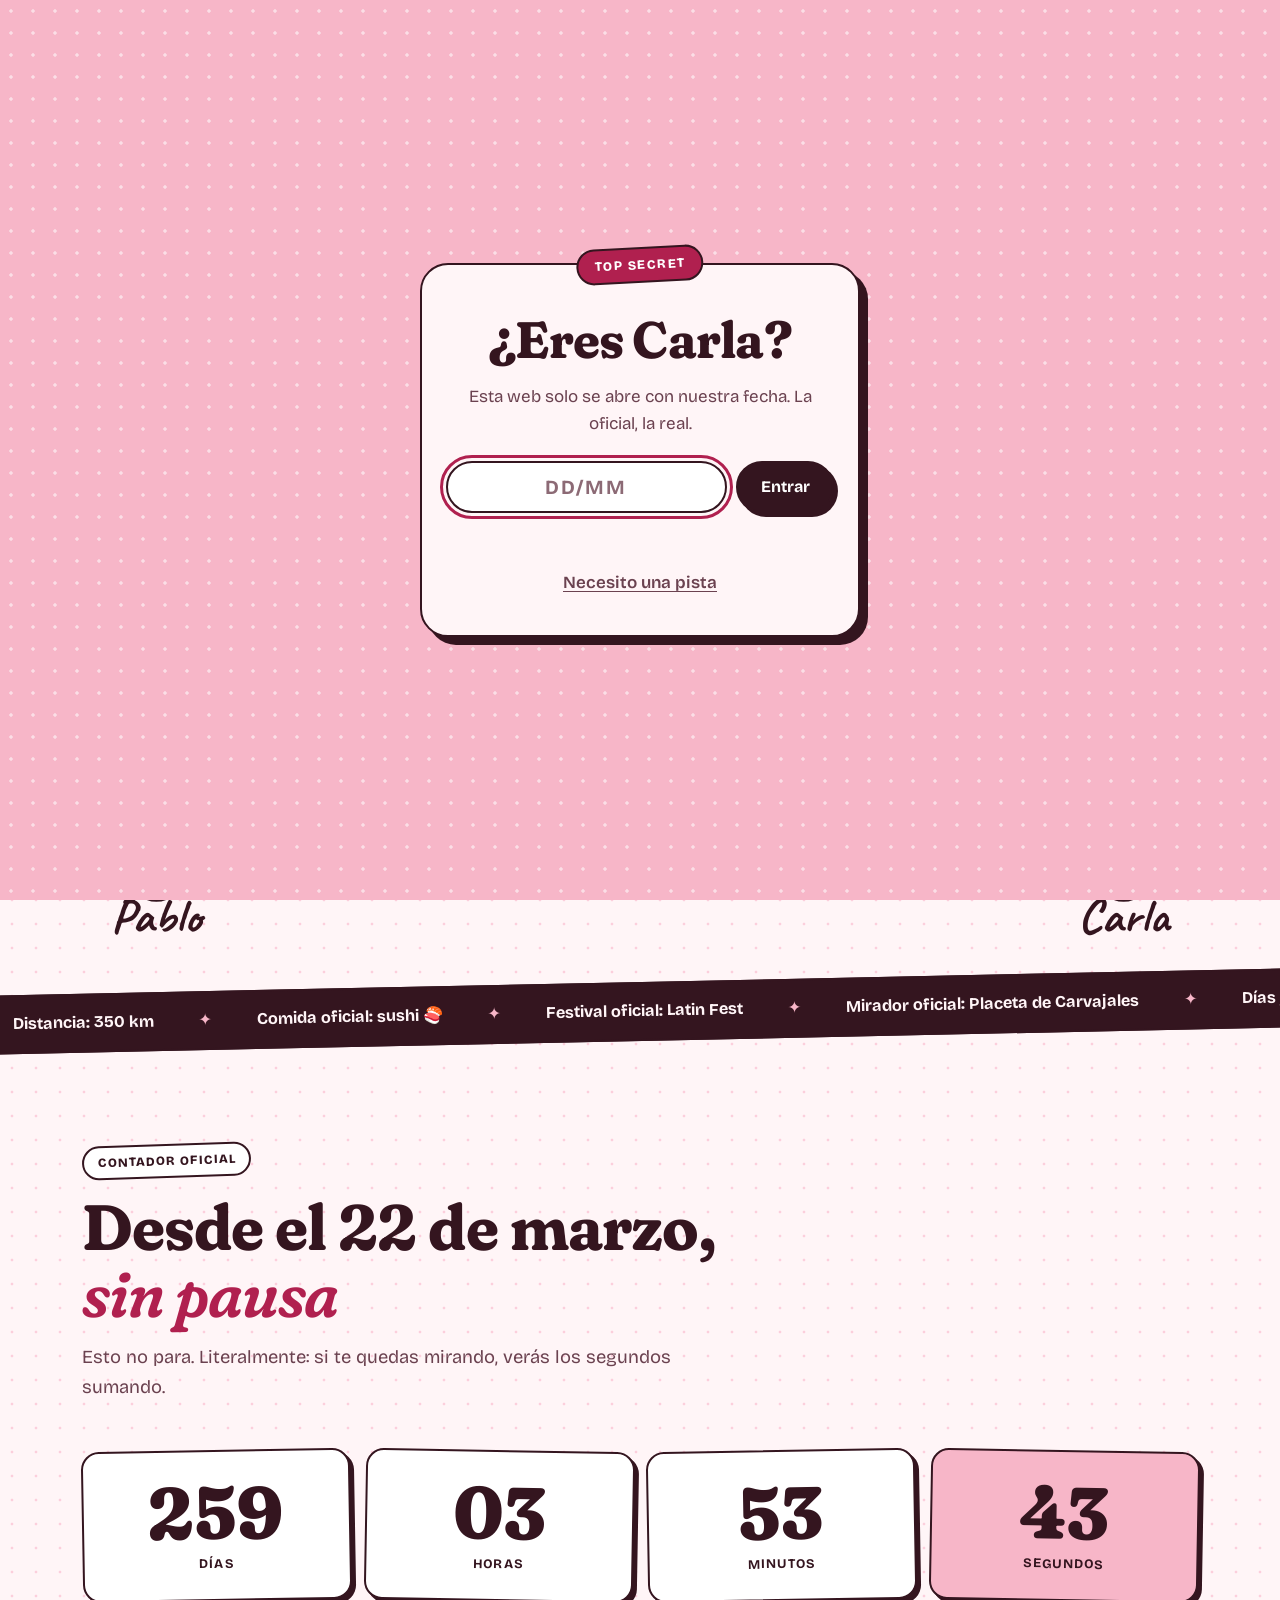
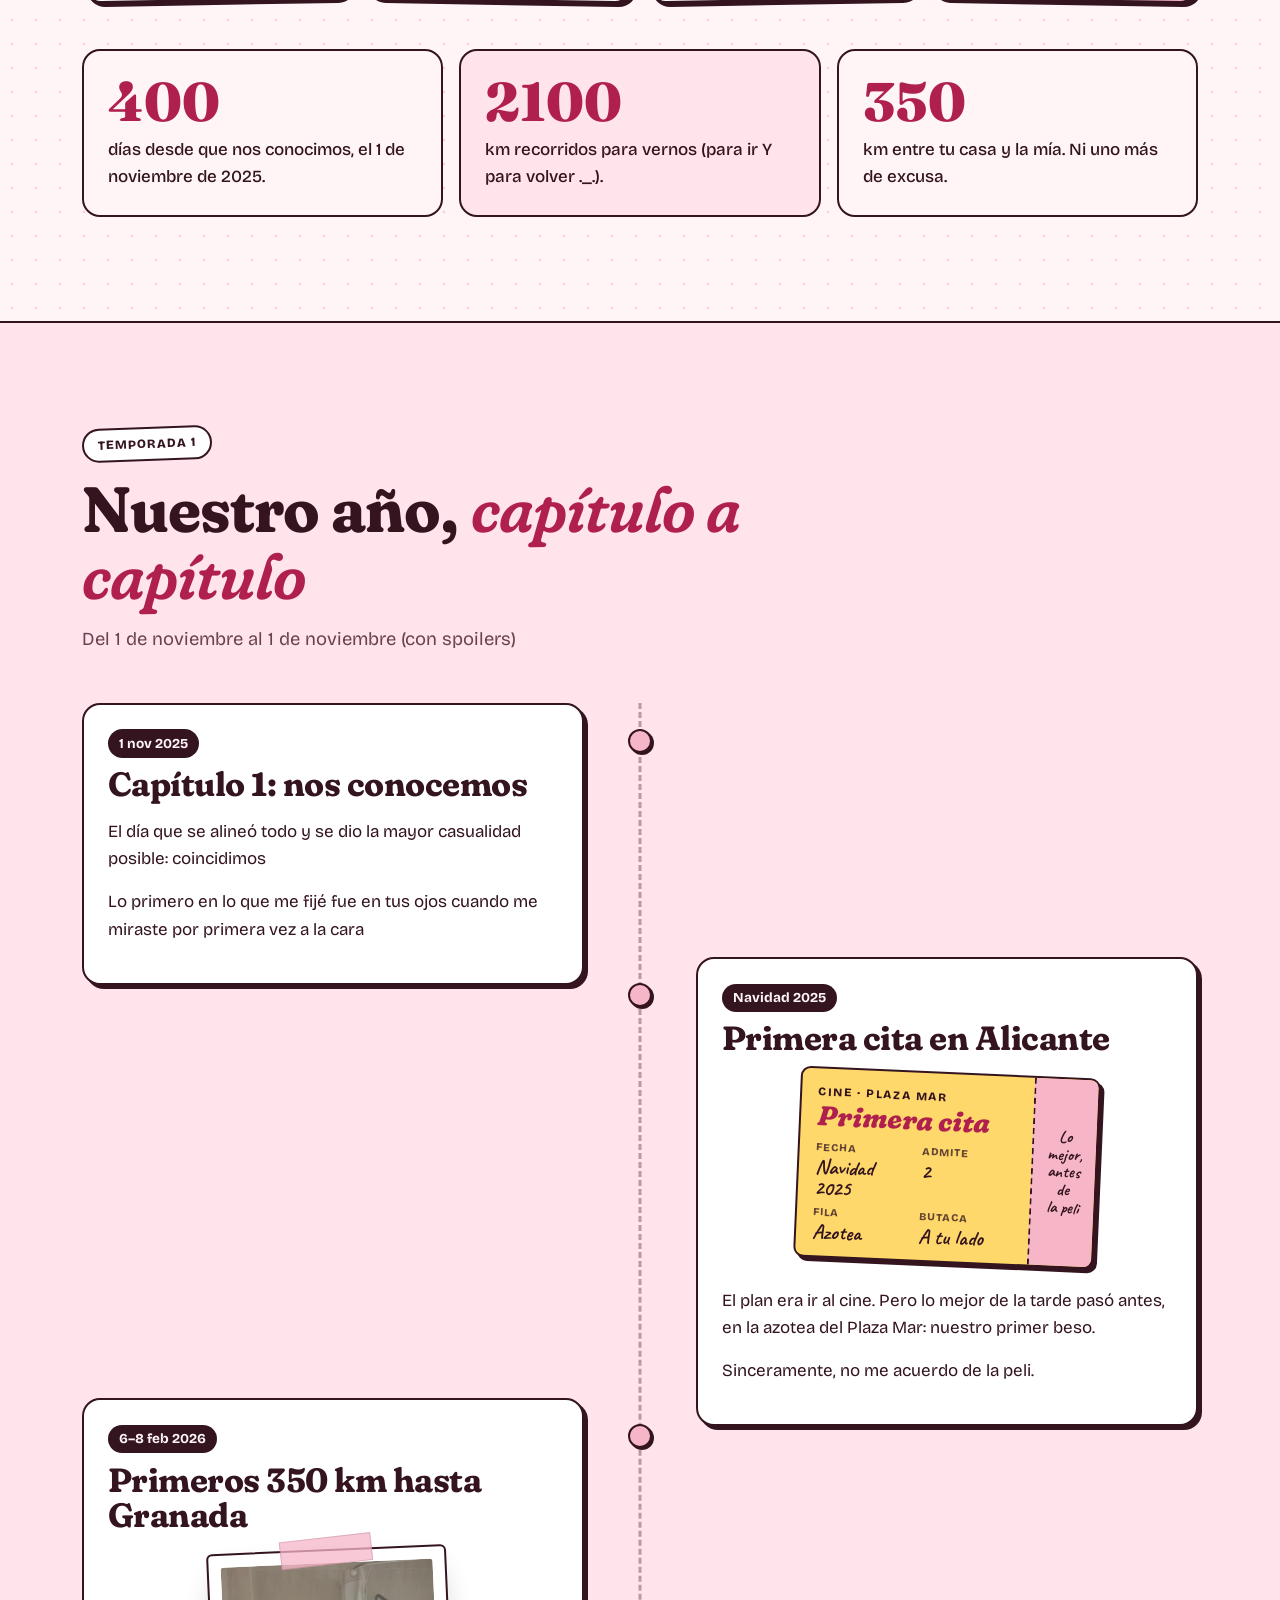
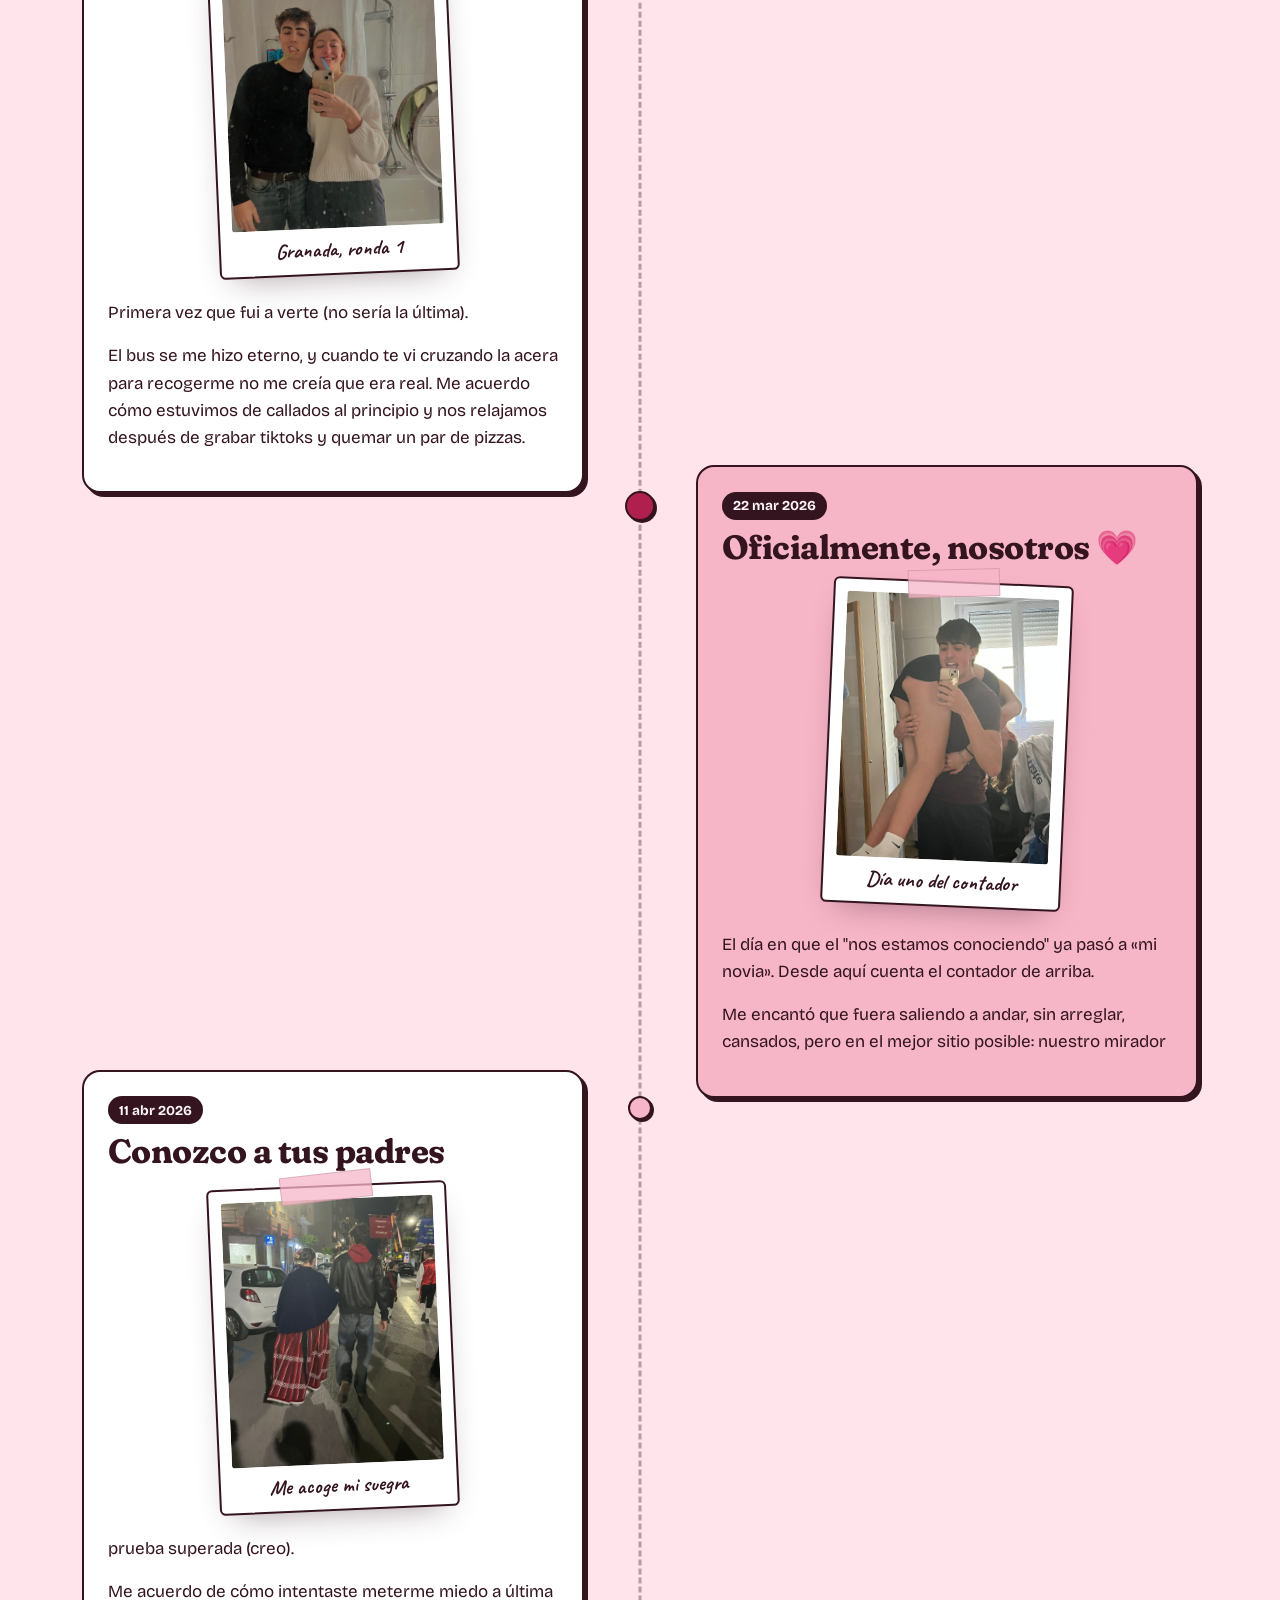
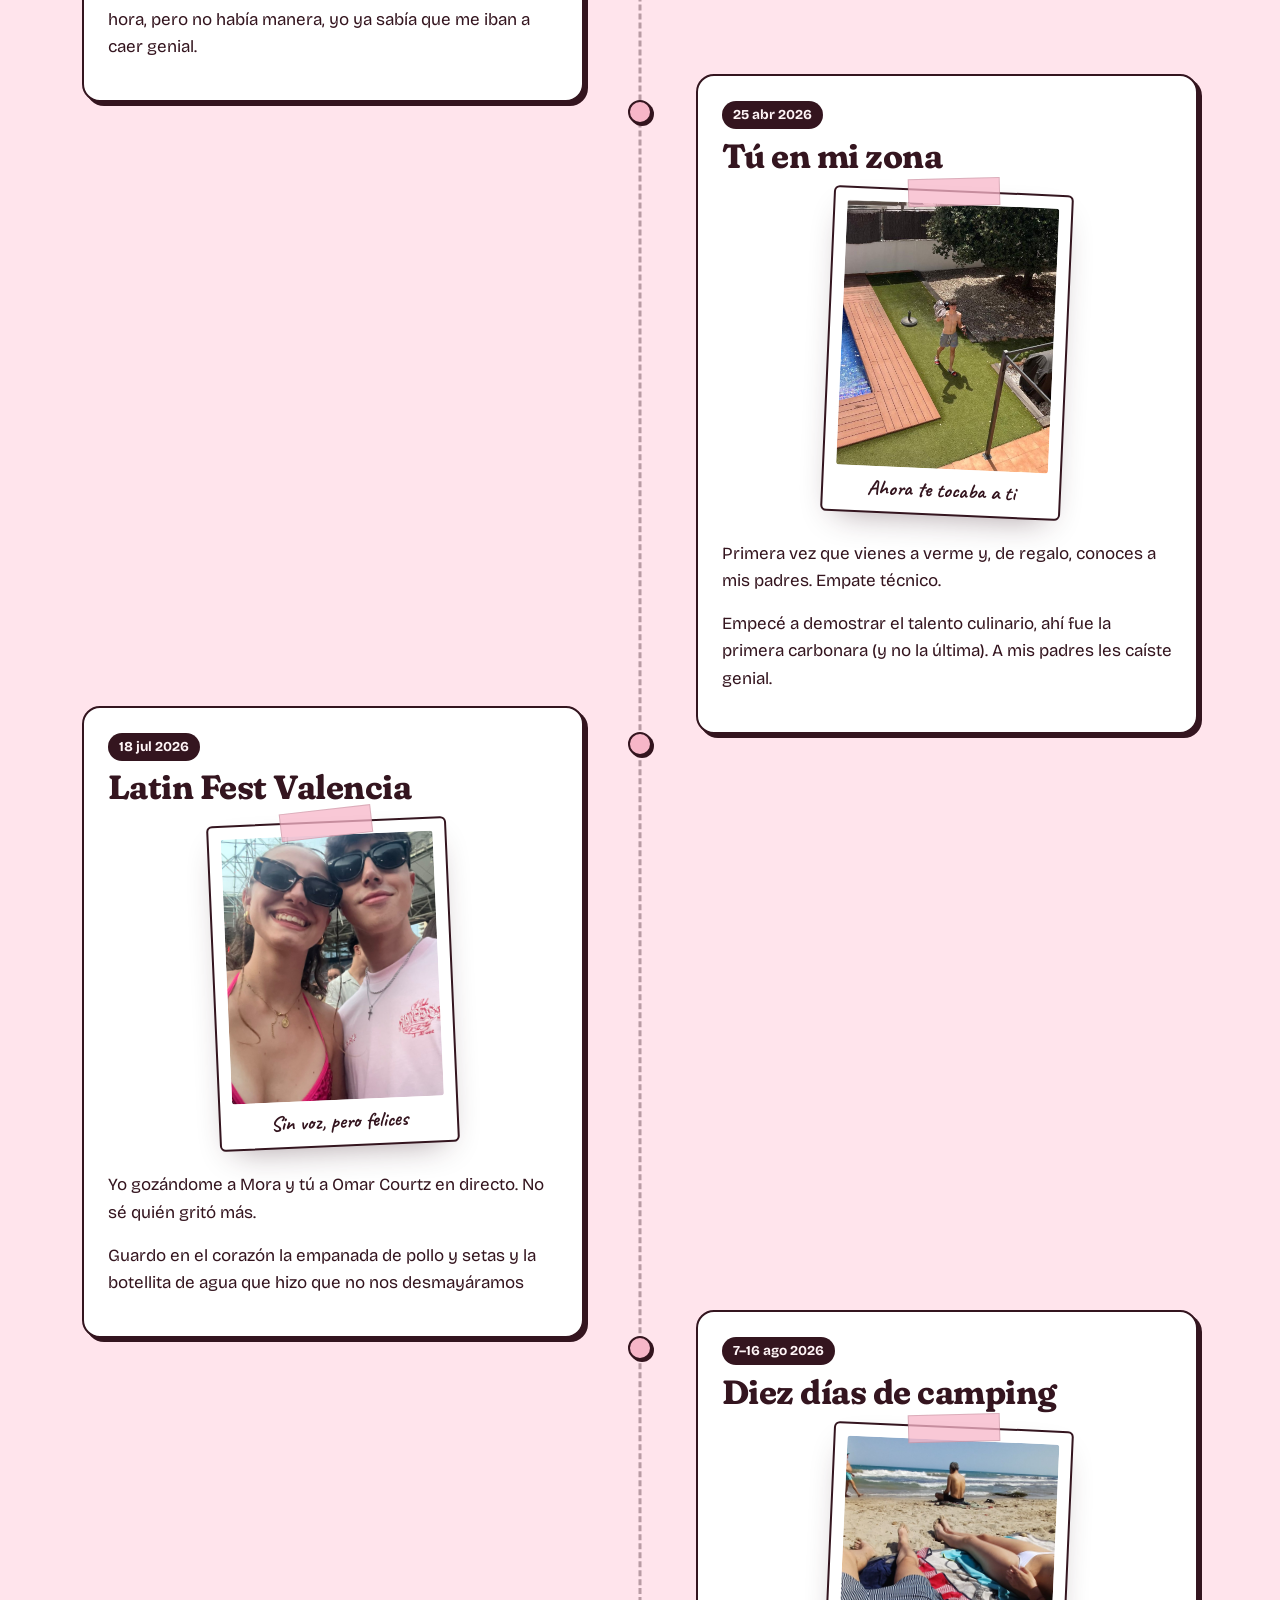
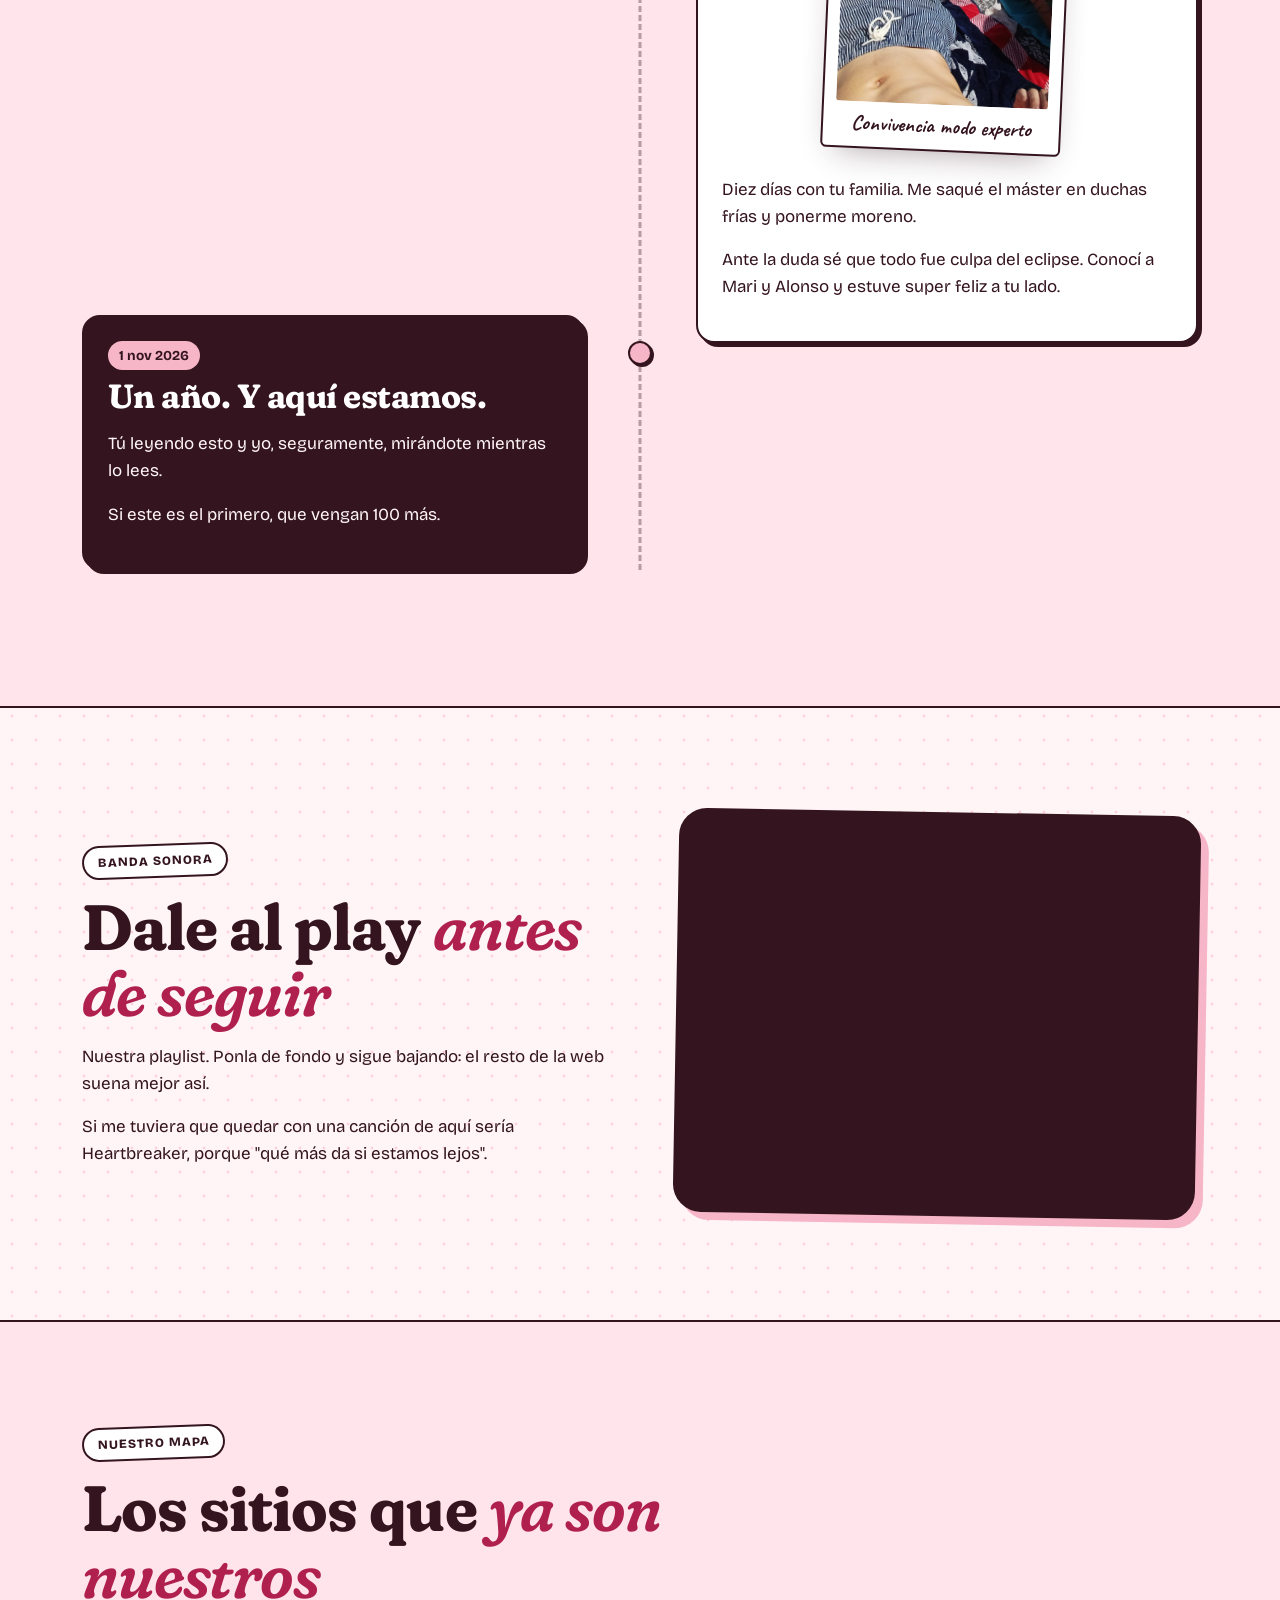
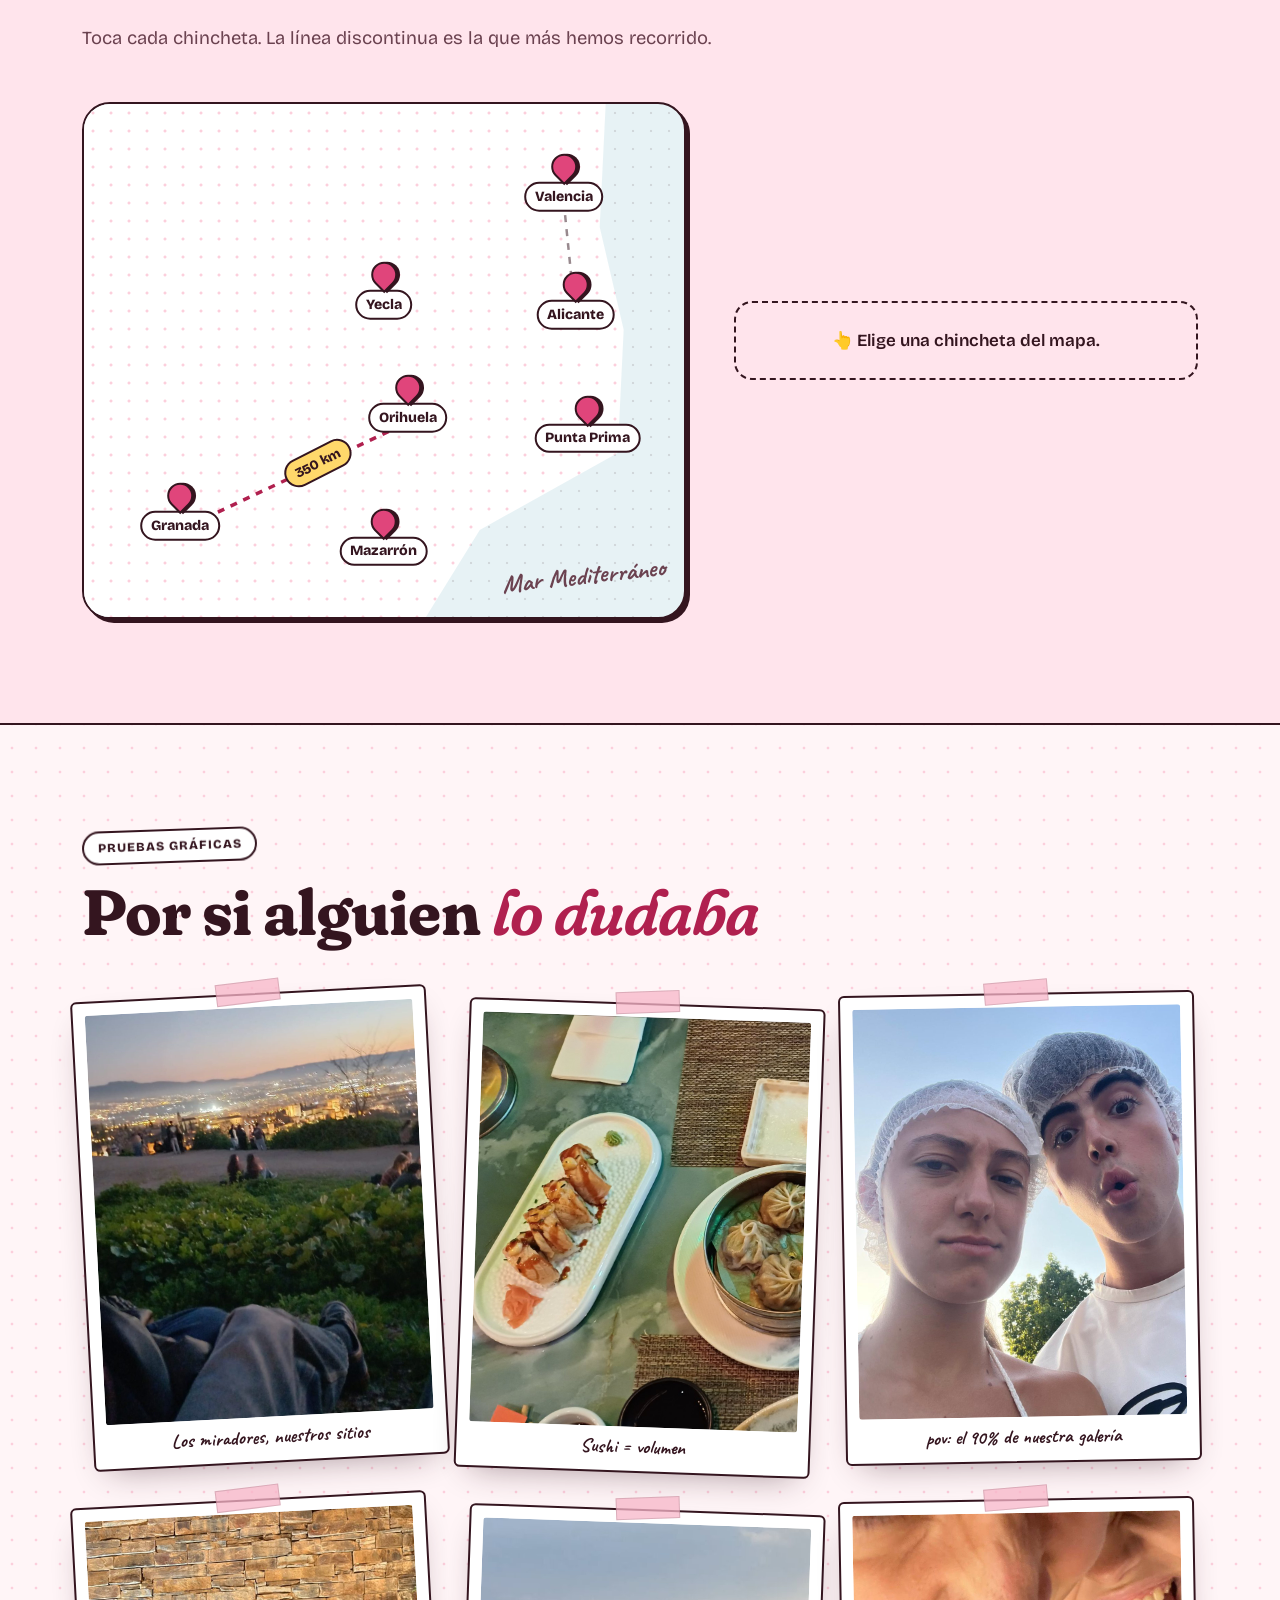
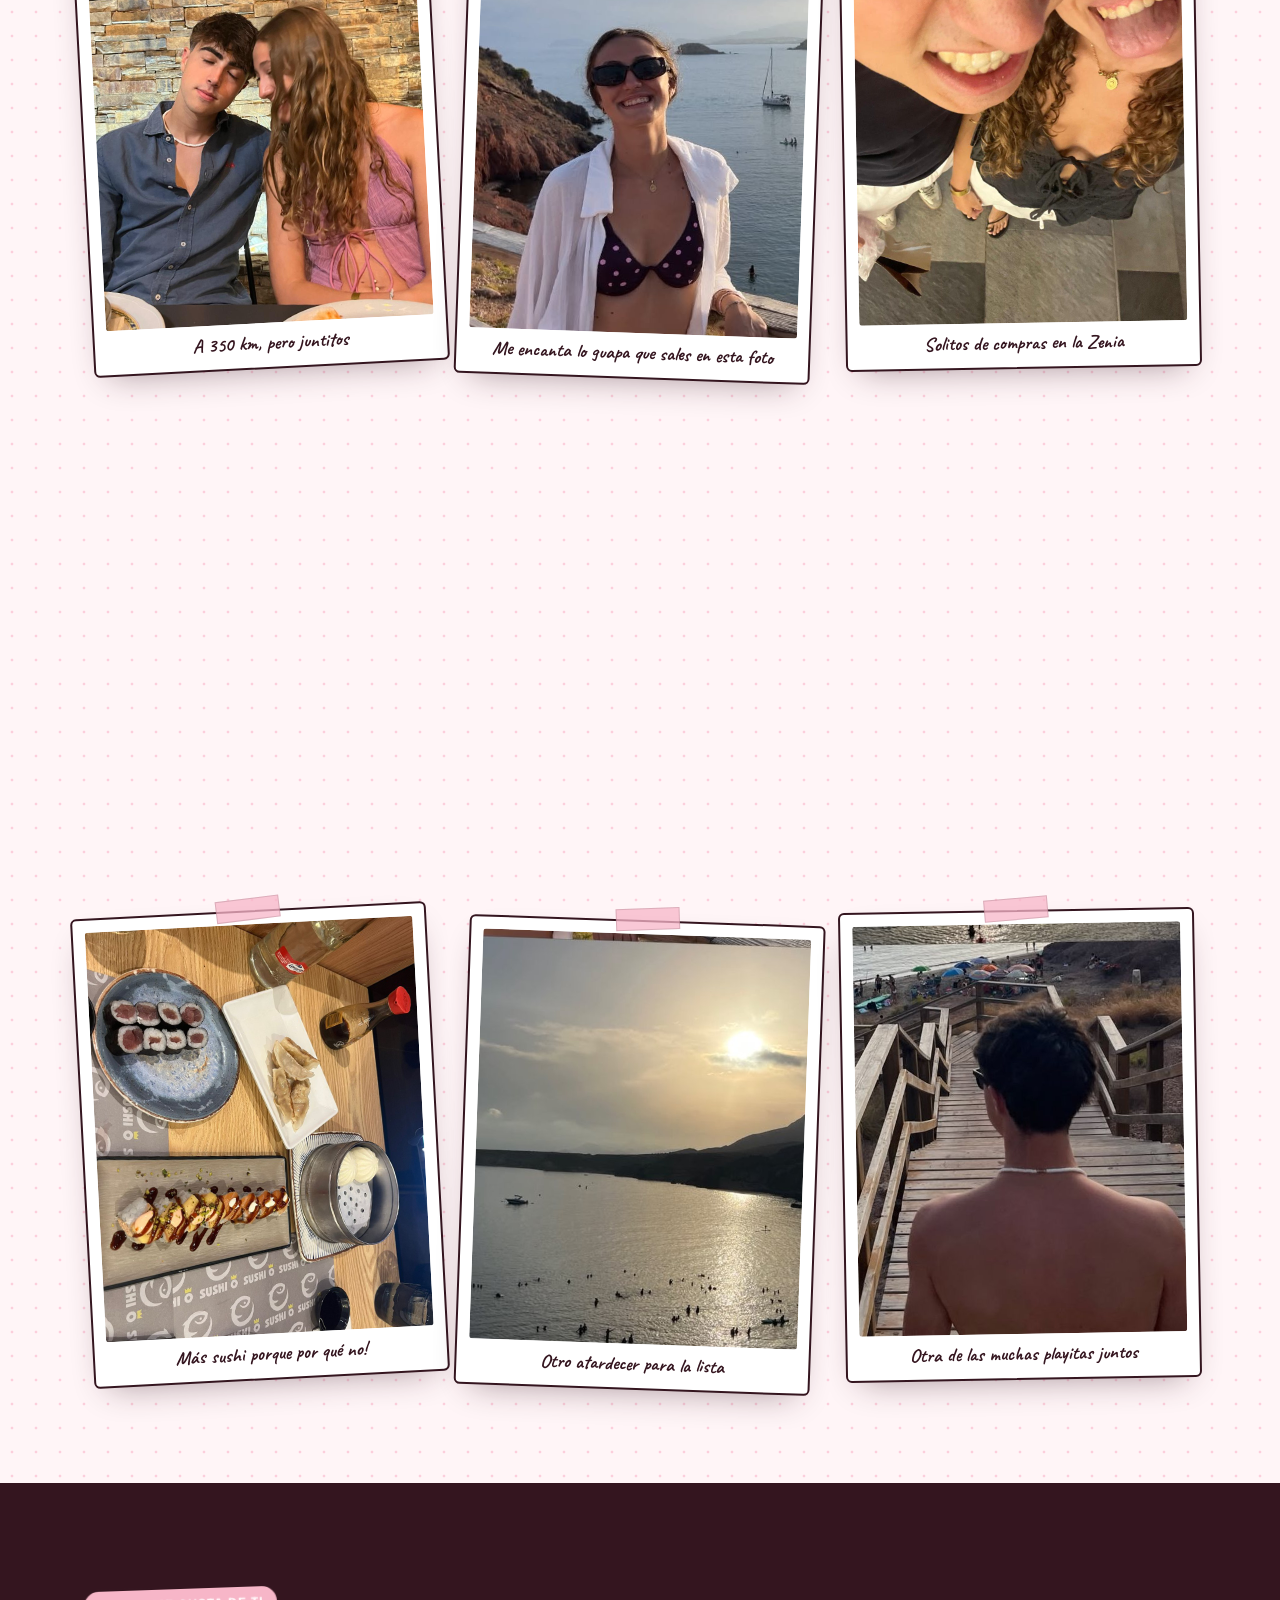
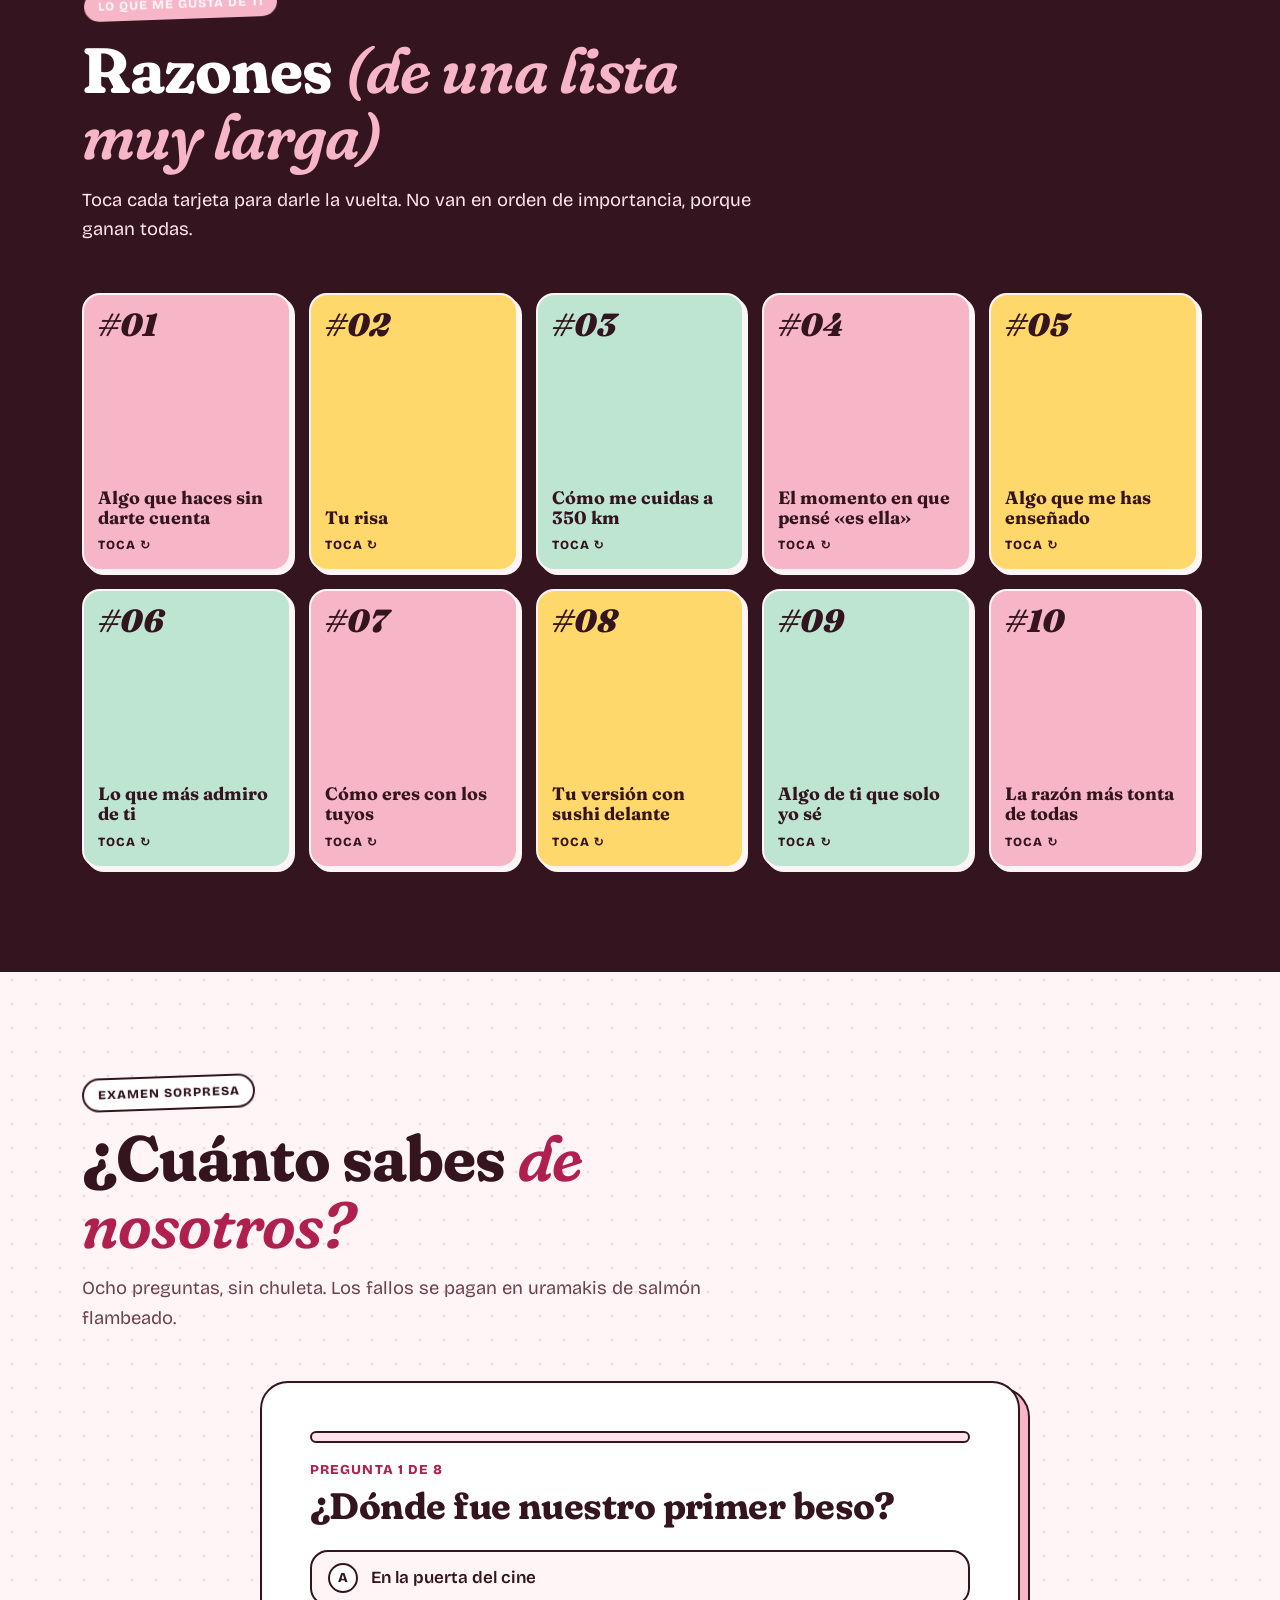
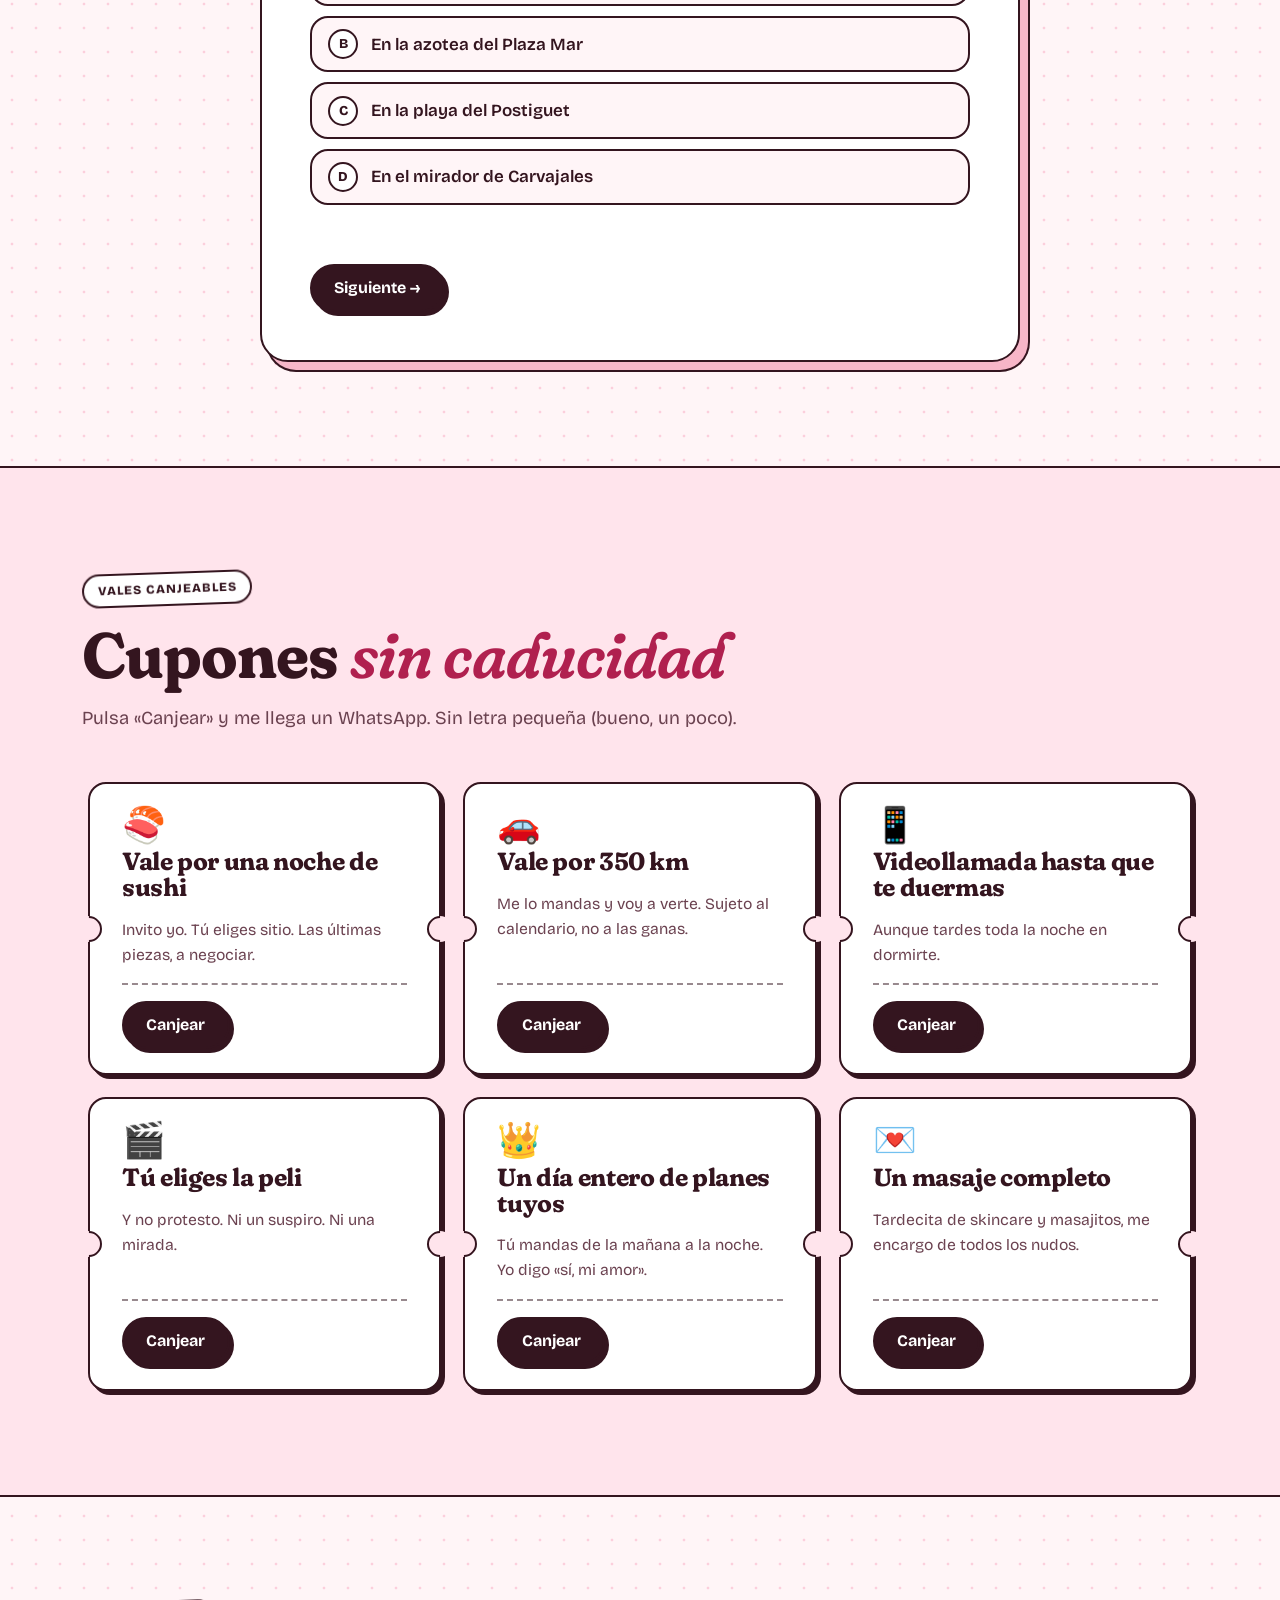
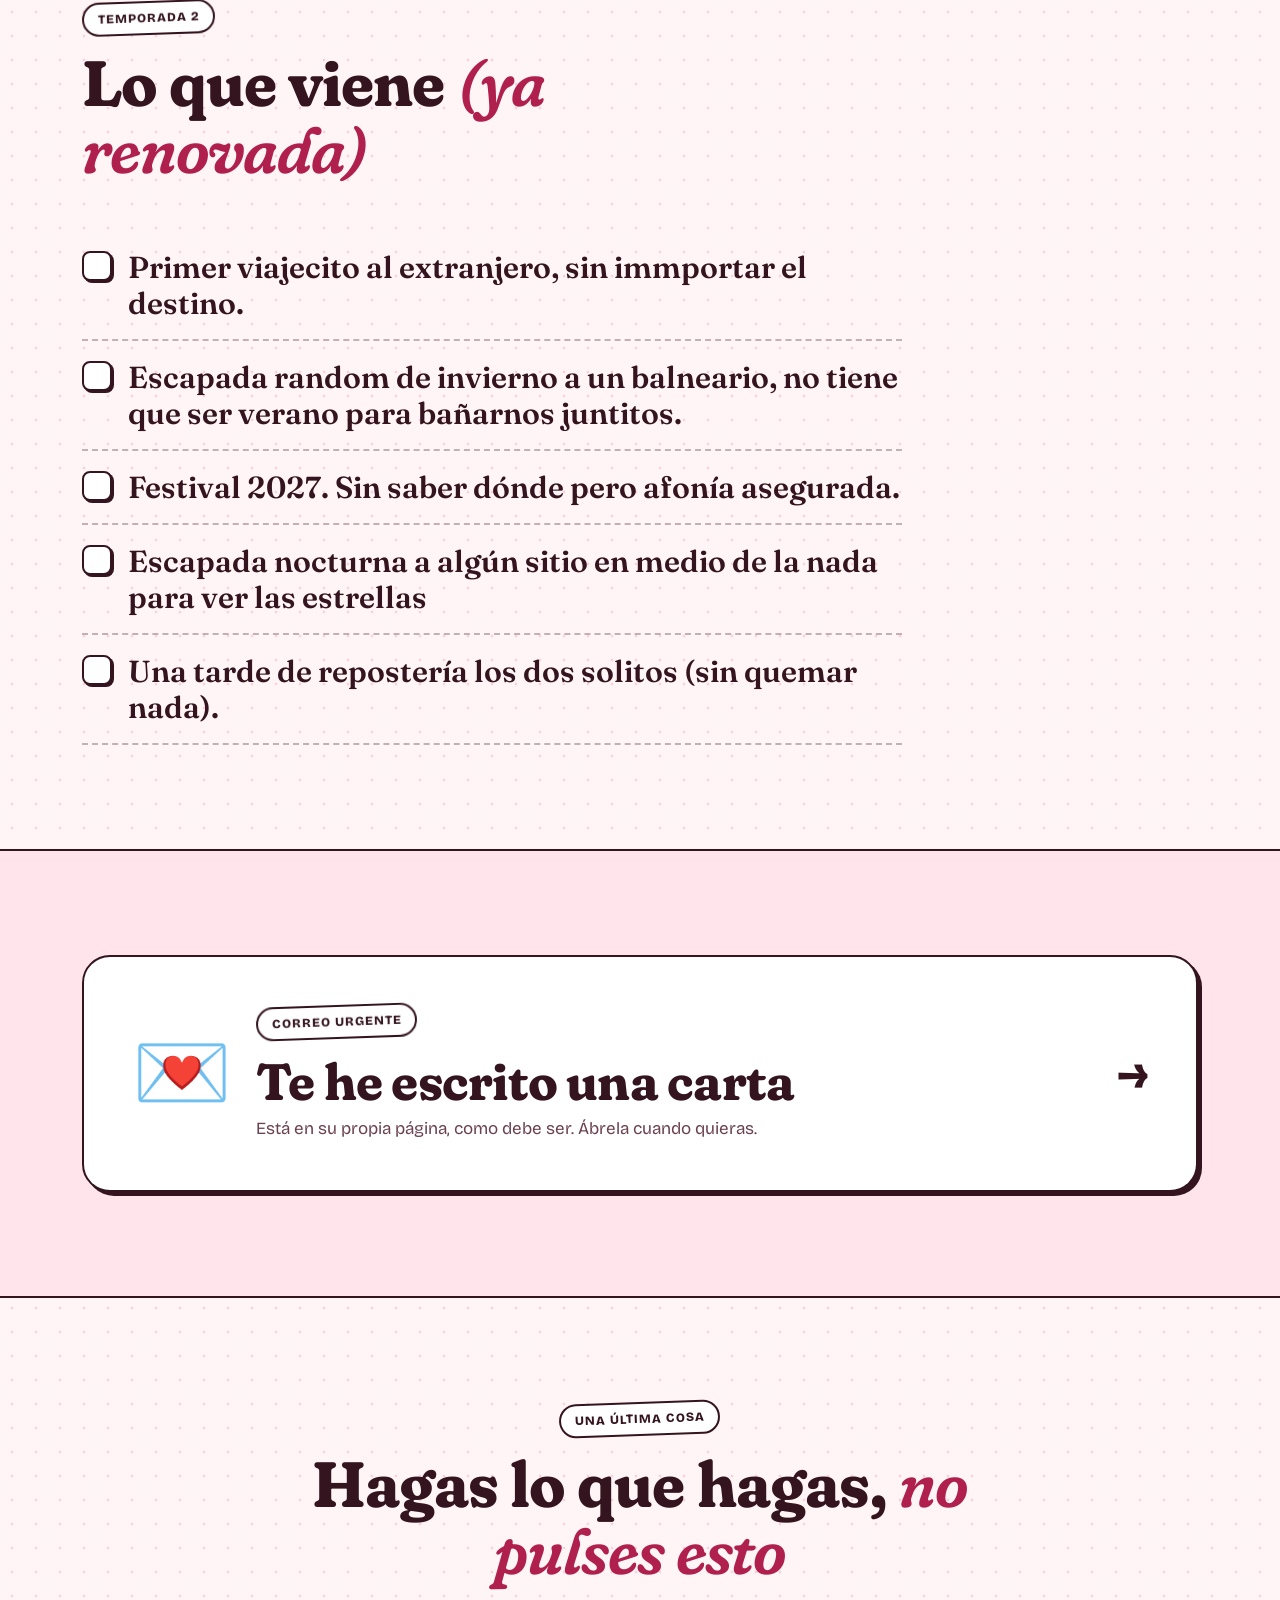
==== commit 5d141656: "Punta Prima y despedida de la carta Co-Authored-By: Claude Opus 5.5 <noreply@anthropic.com> Claude-S" ====
--- a/index.html
+++ b/index.html
@@ -458,9 +458,9 @@
             </article>
 
             <article class="lugar" id="lugar-puntaprima" hidden>
-              <p class="lugar__cuando">[CUÁNDO]</p>
+              <p class="lugar__cuando">Verano 2026</p>
               <h3 class="lugar__titulo">Punta Prima · Torrevieja</h3>
-              <p>[TU TEXTO · 1-2 frases: qué hicisteis allí y por qué es vuestro sitio.]</p>
+              <p>Unos días de playita, piscina, escapadas en coche por la noche y salidas de compras en La Zenia.</p>
               <a class="lugar__enlace" href="https://www.google.com/maps/search/?api=1&amp;query=Punta+Prima+Torrevieja" target="_blank" rel="noopener">Ver en Google Maps ↗</a>
             </article>
 
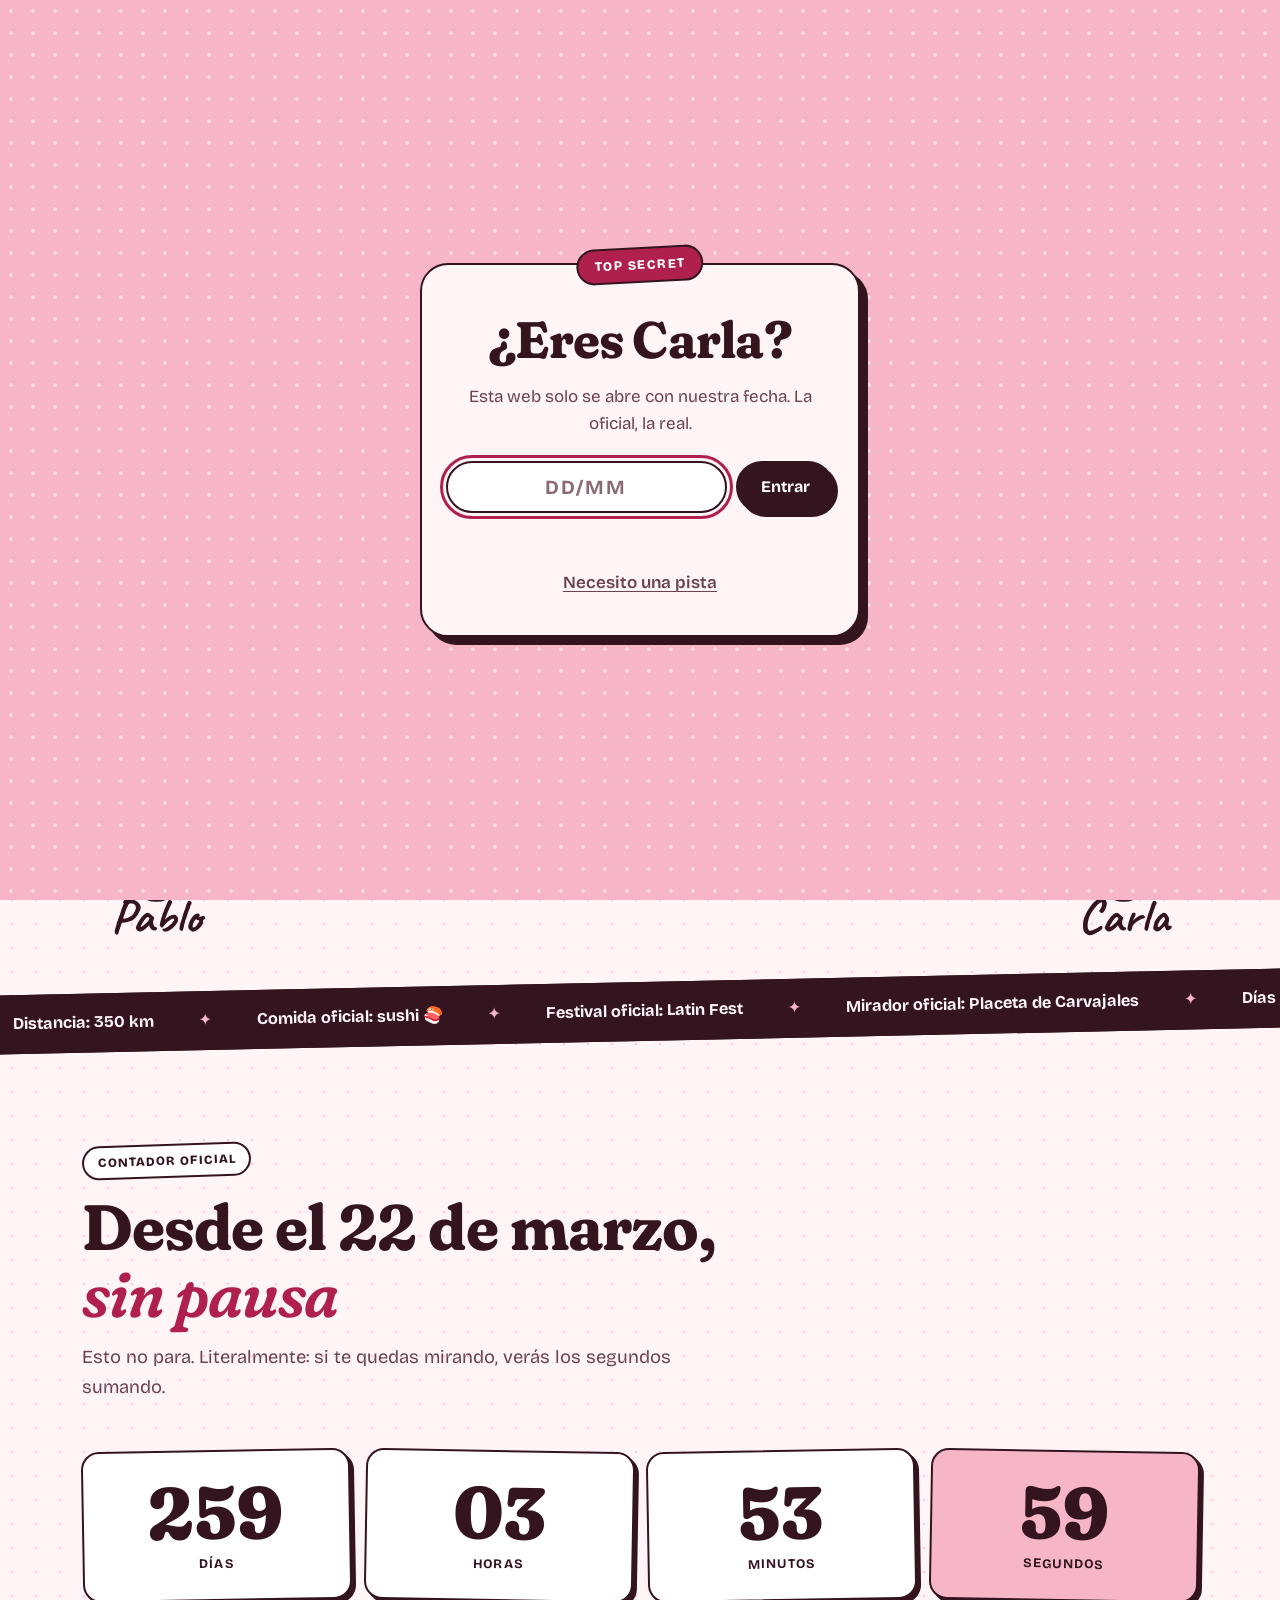
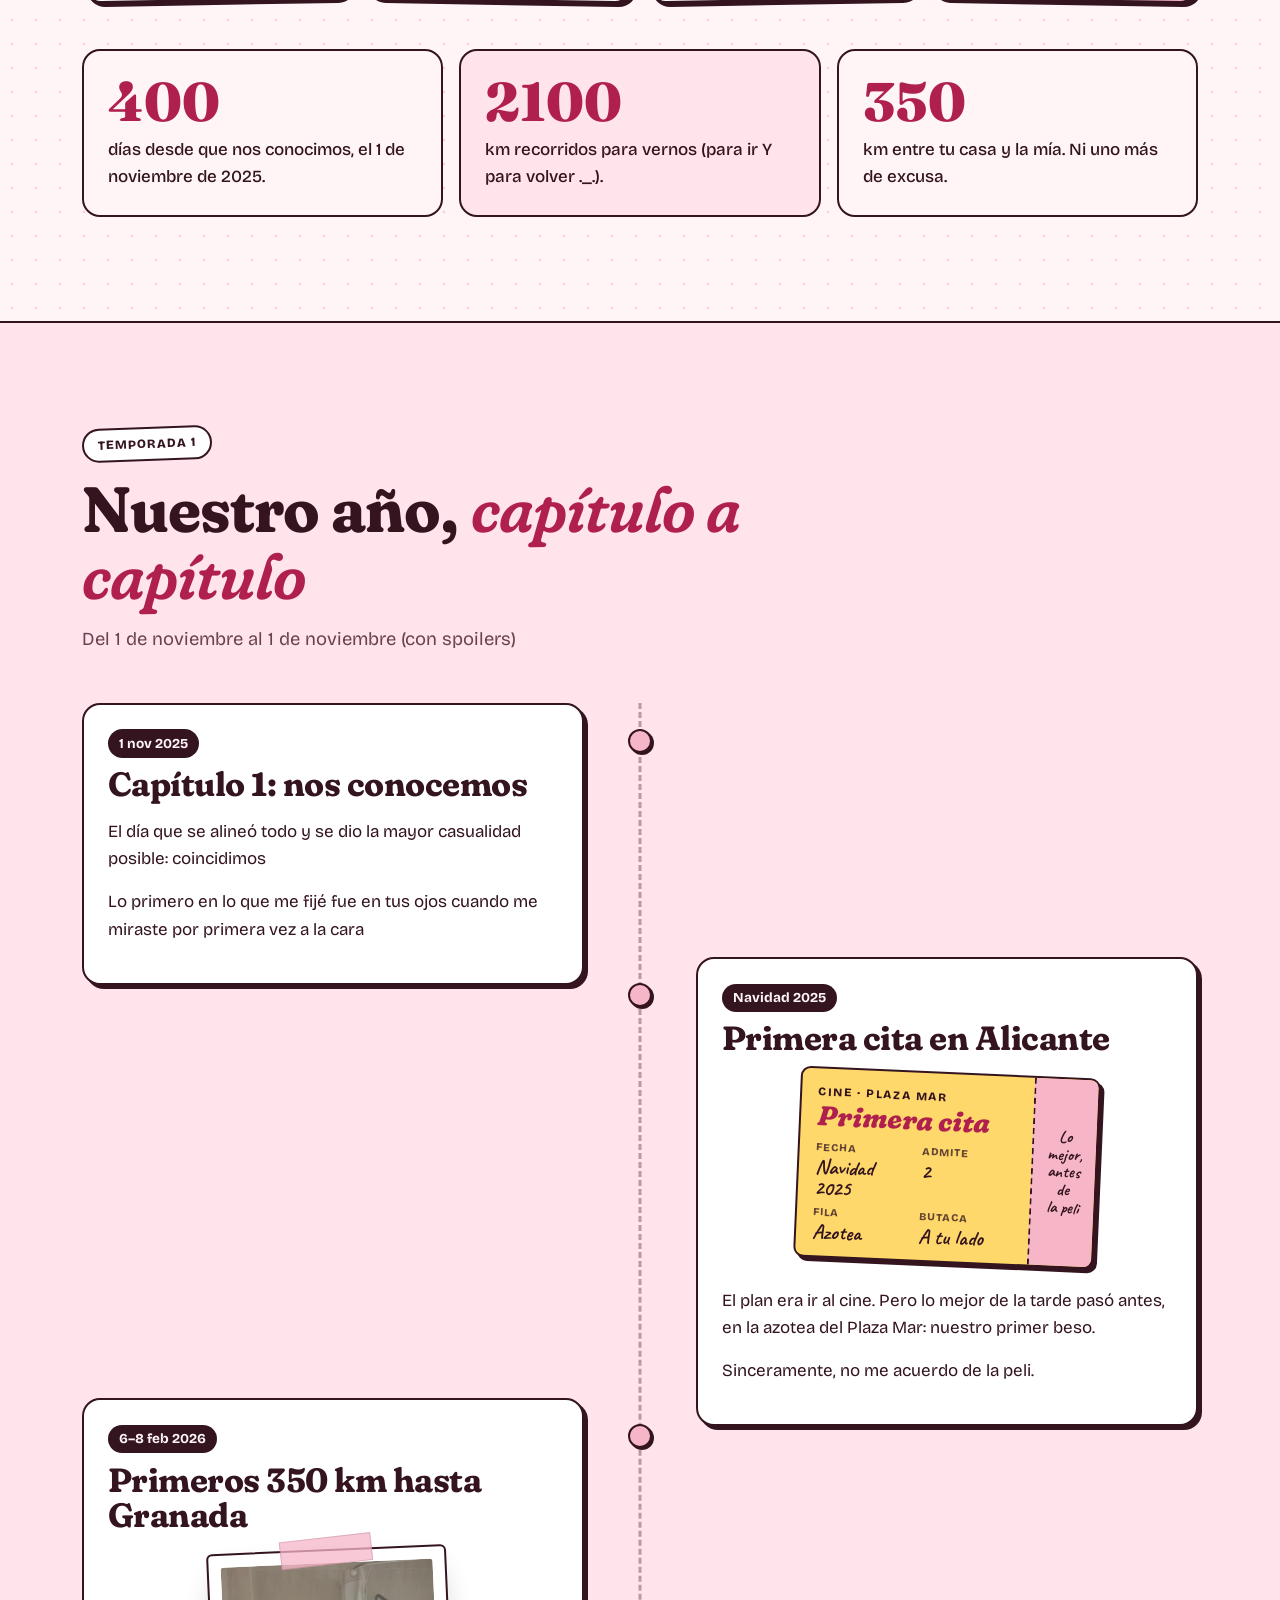
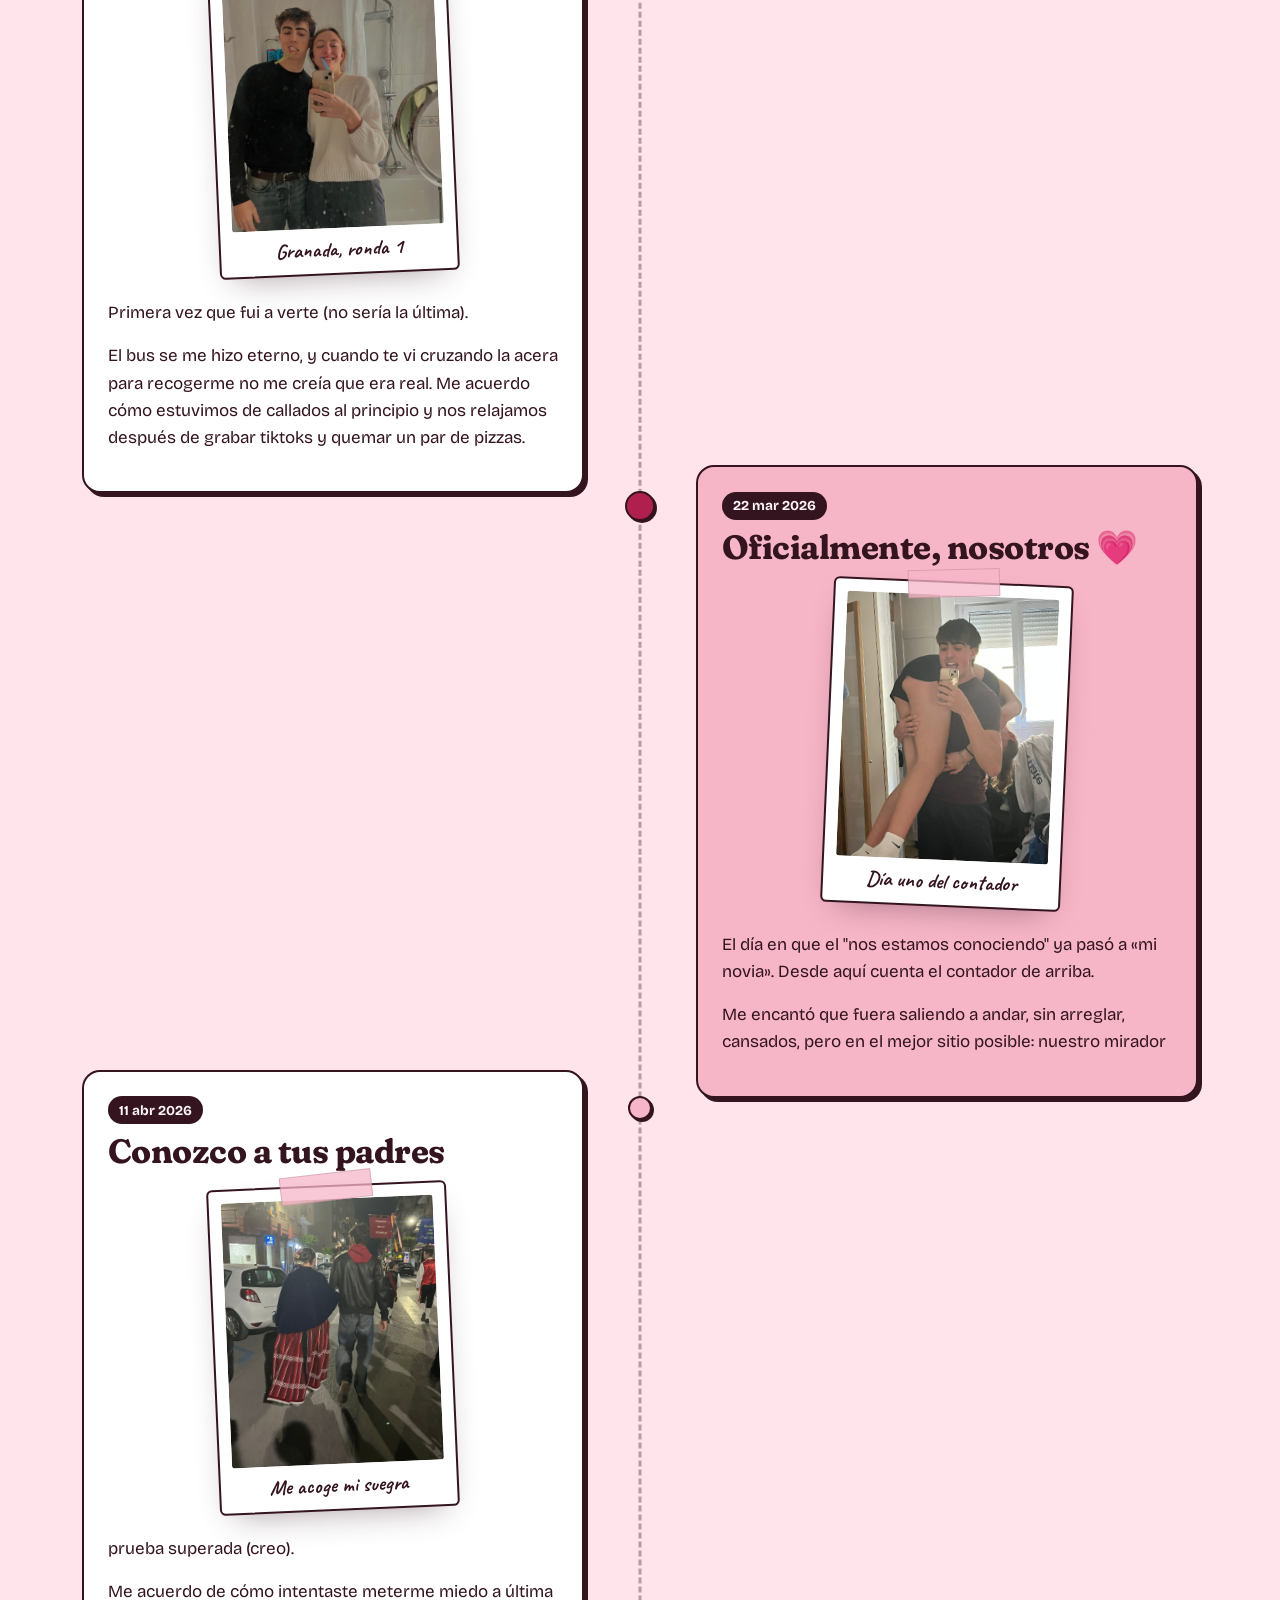
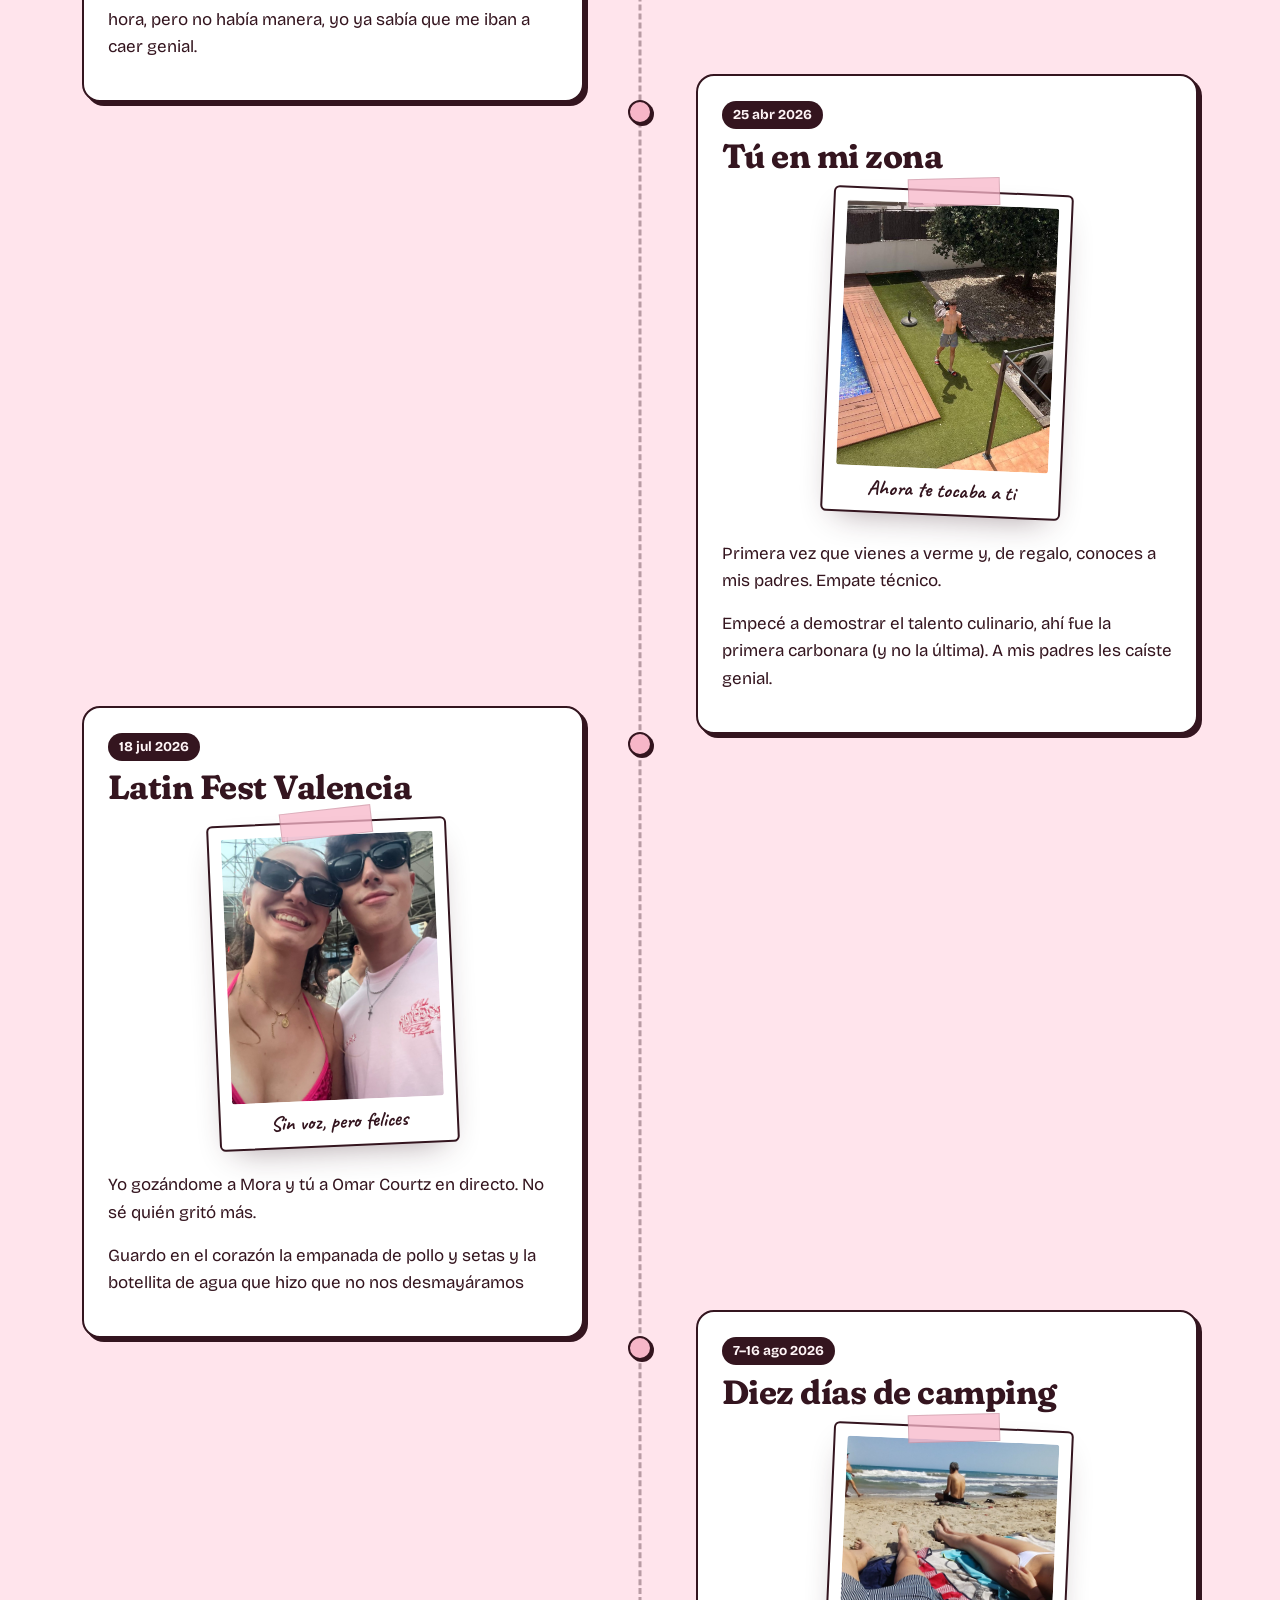
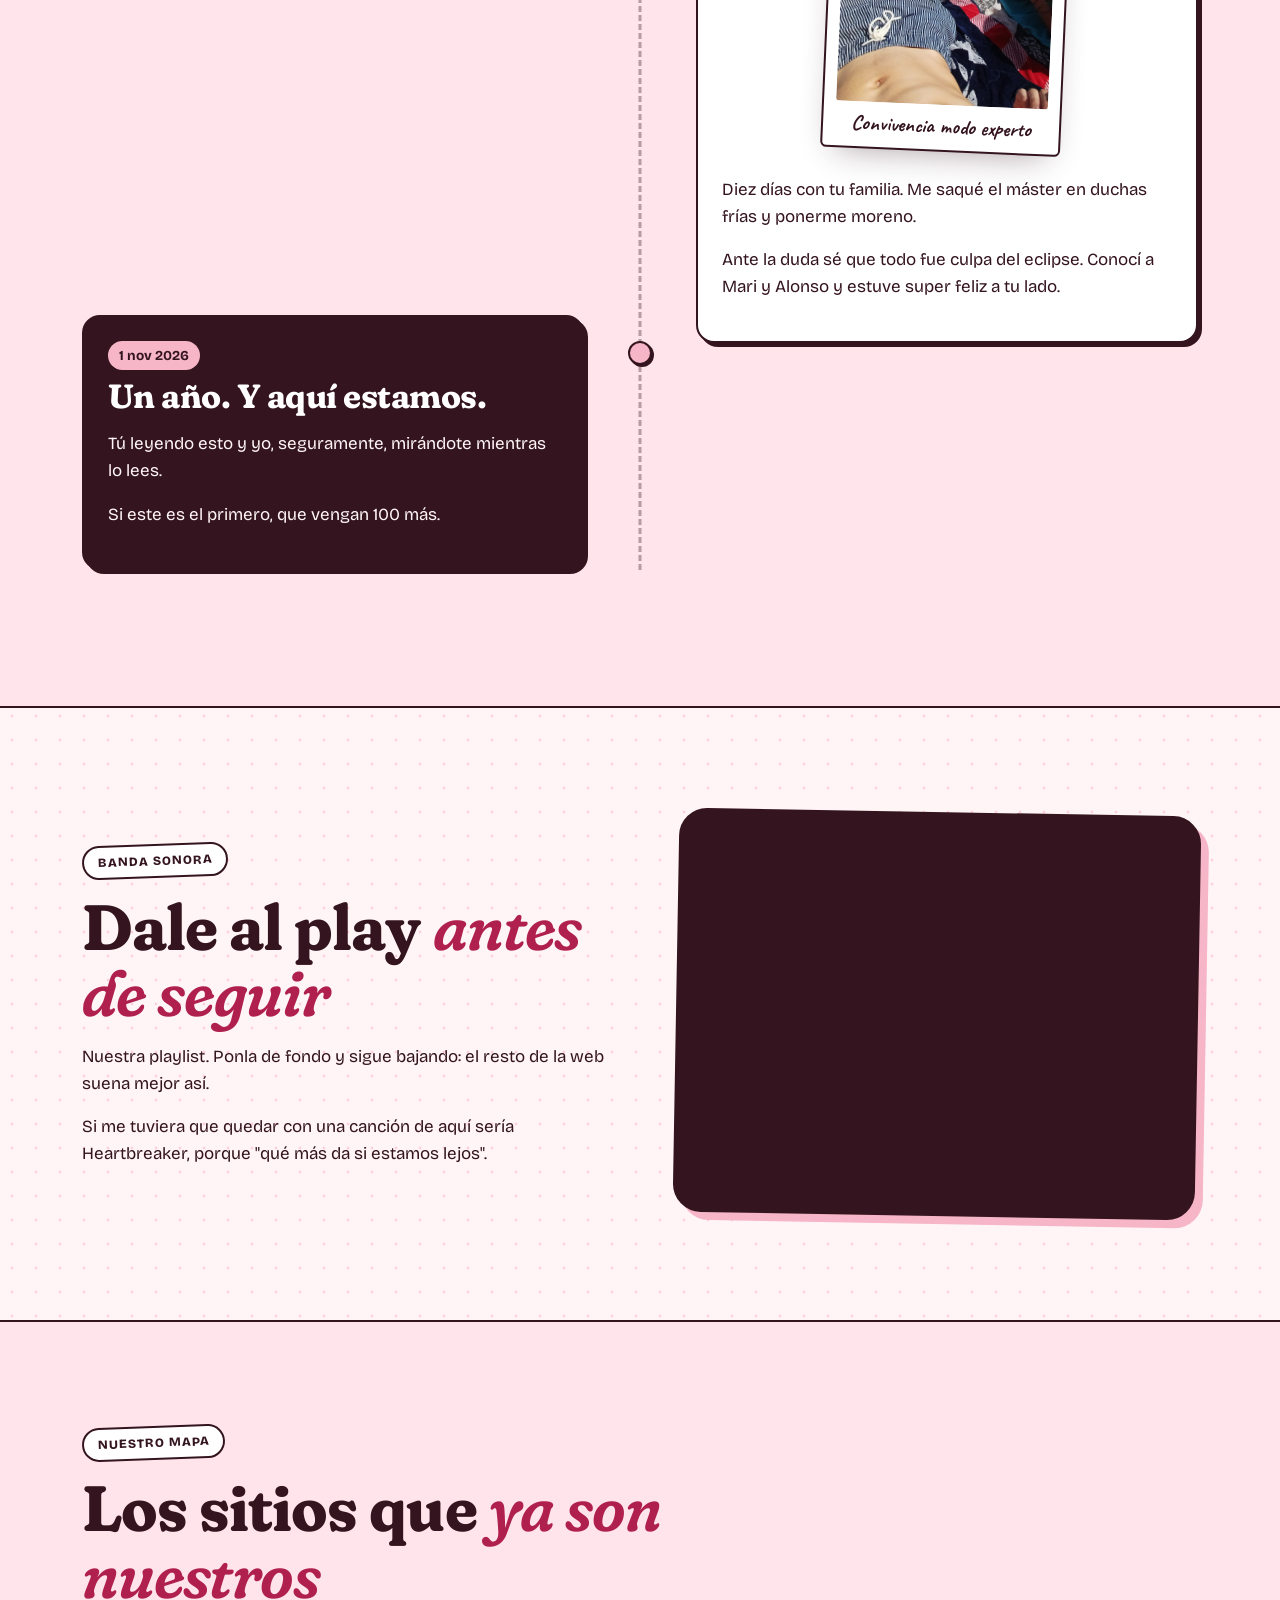
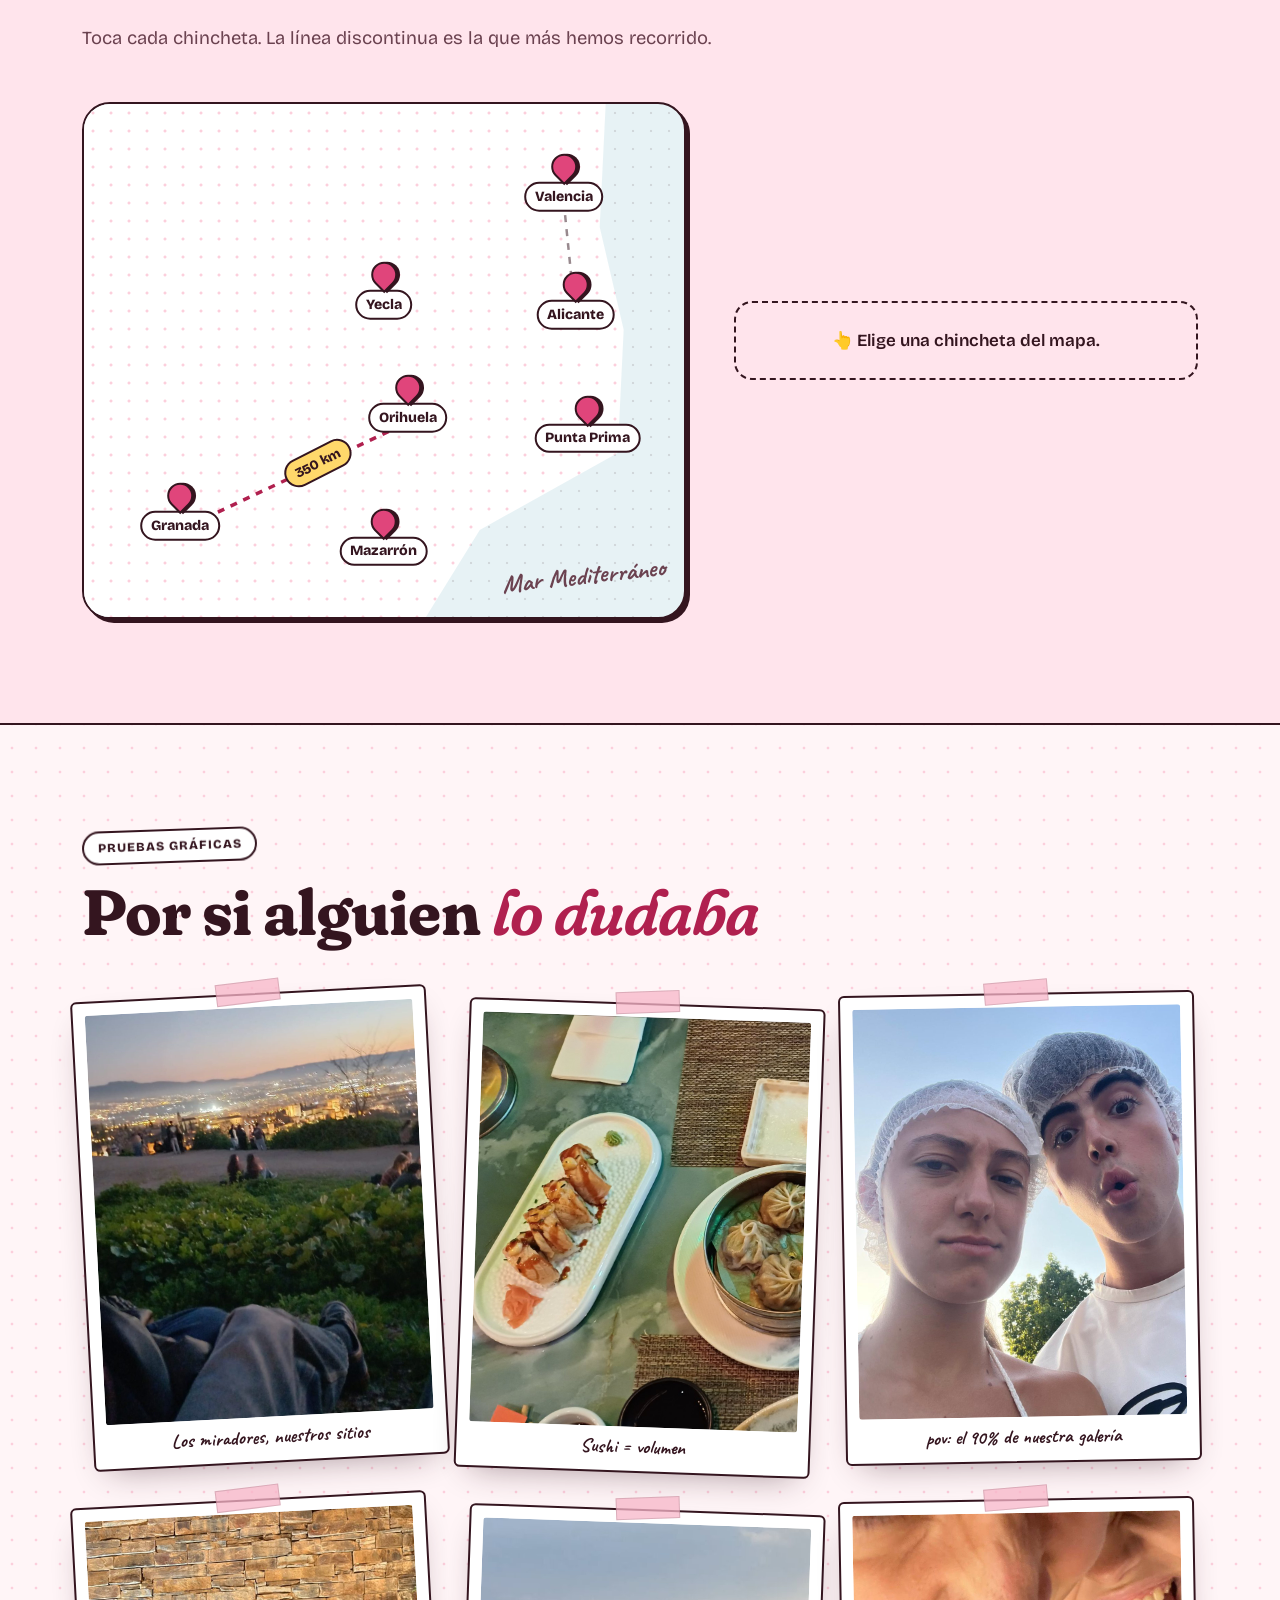
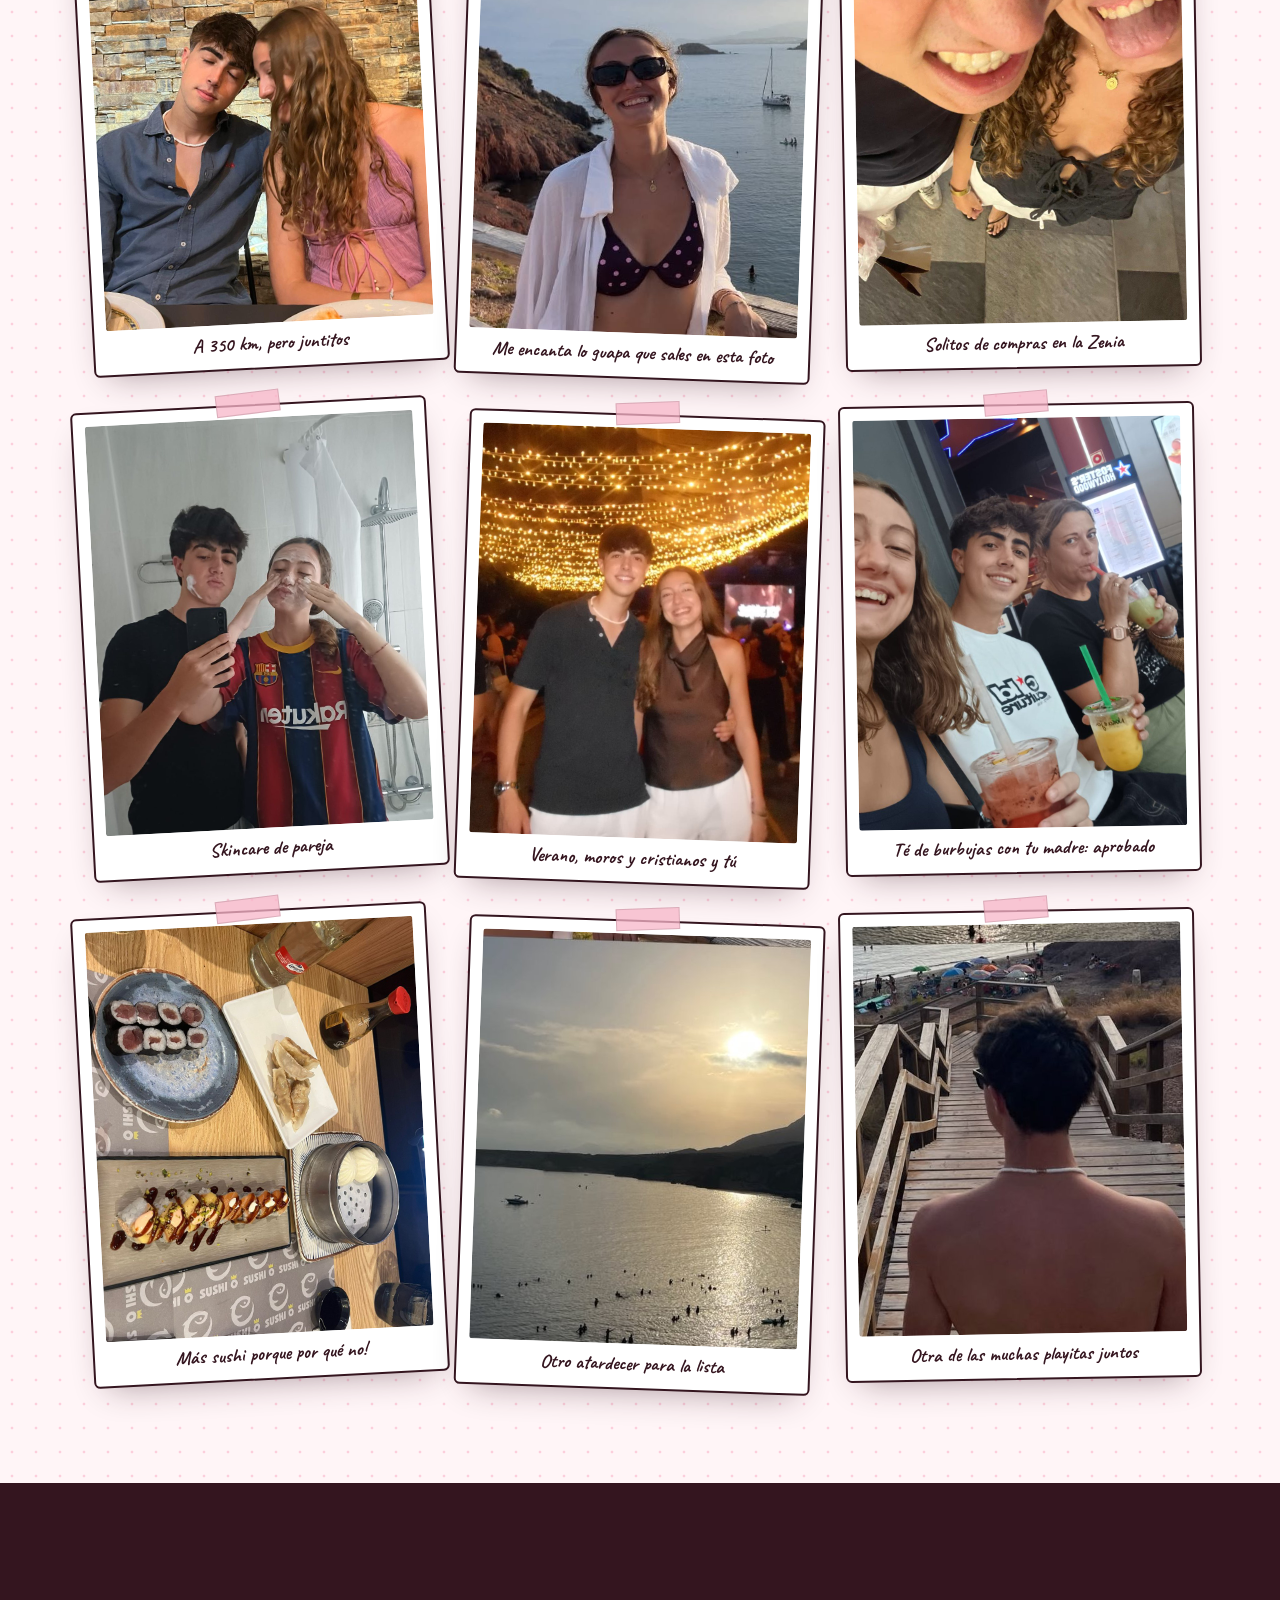
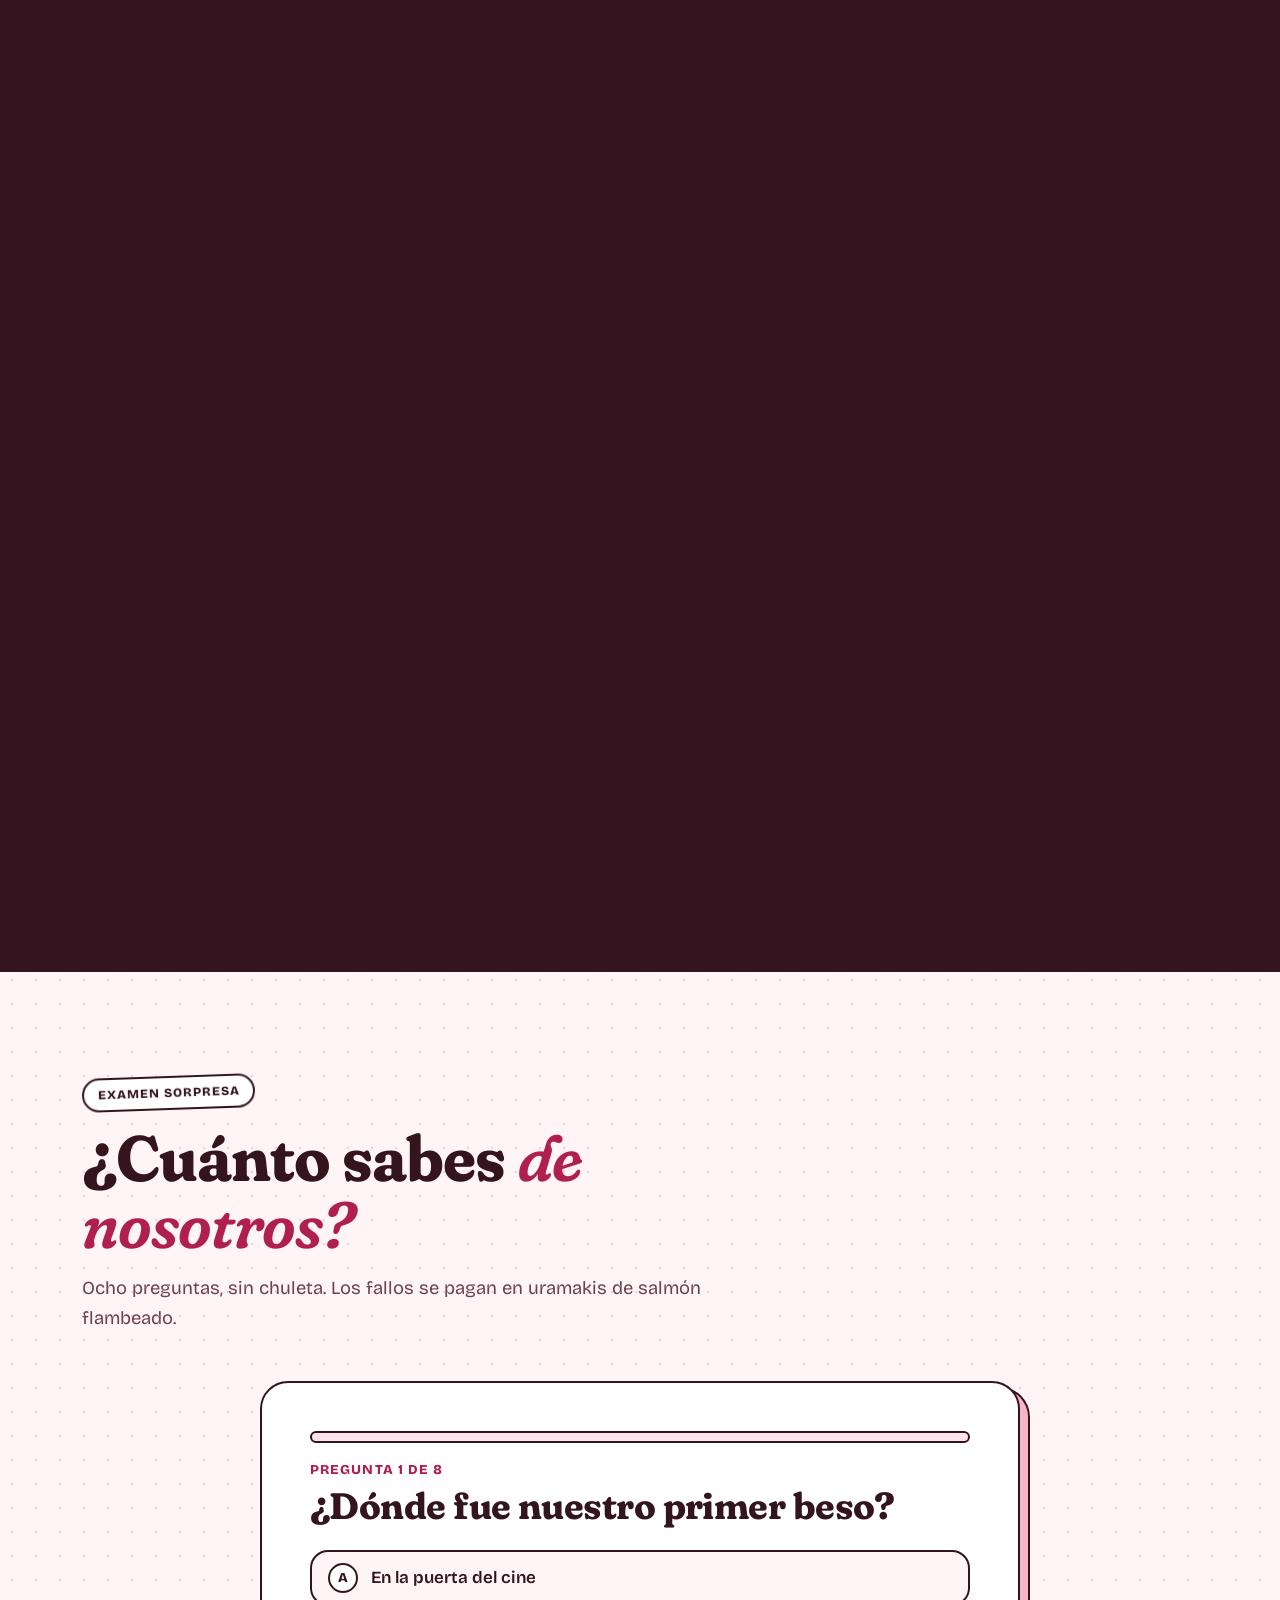
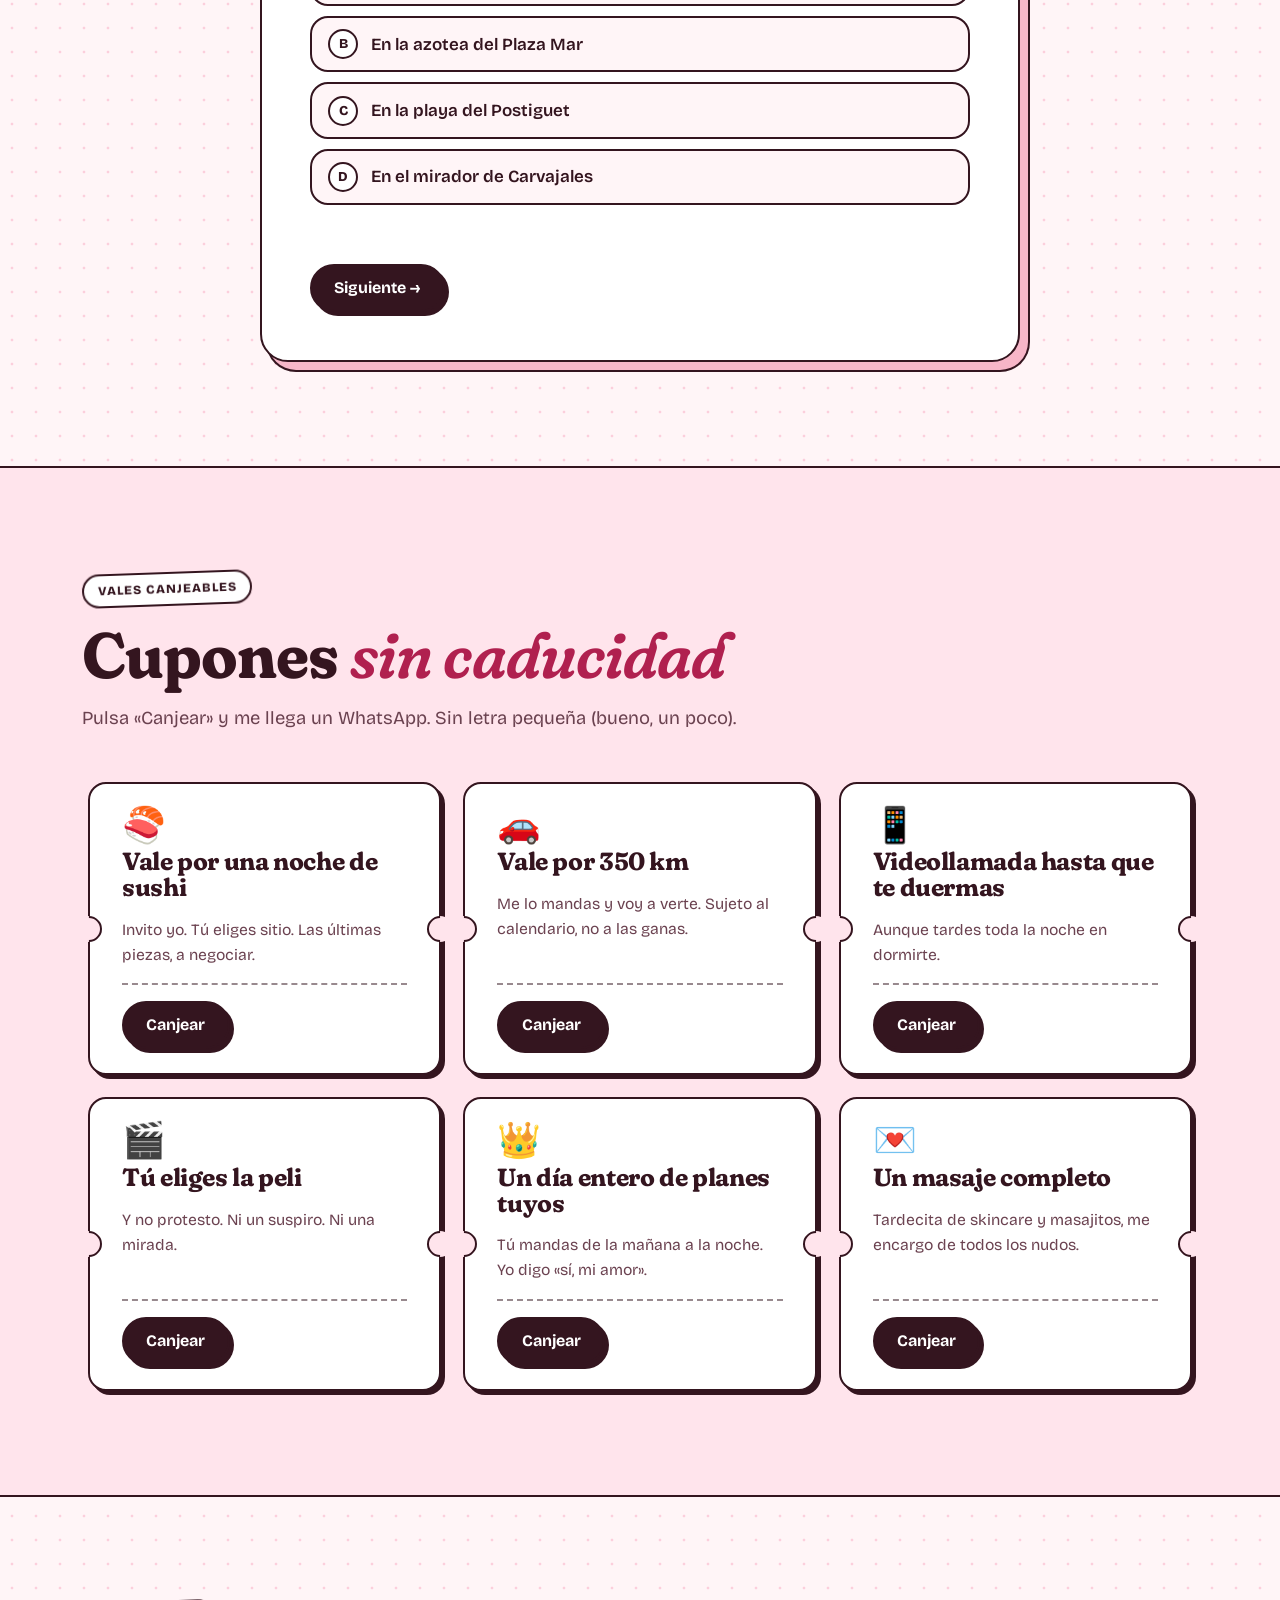
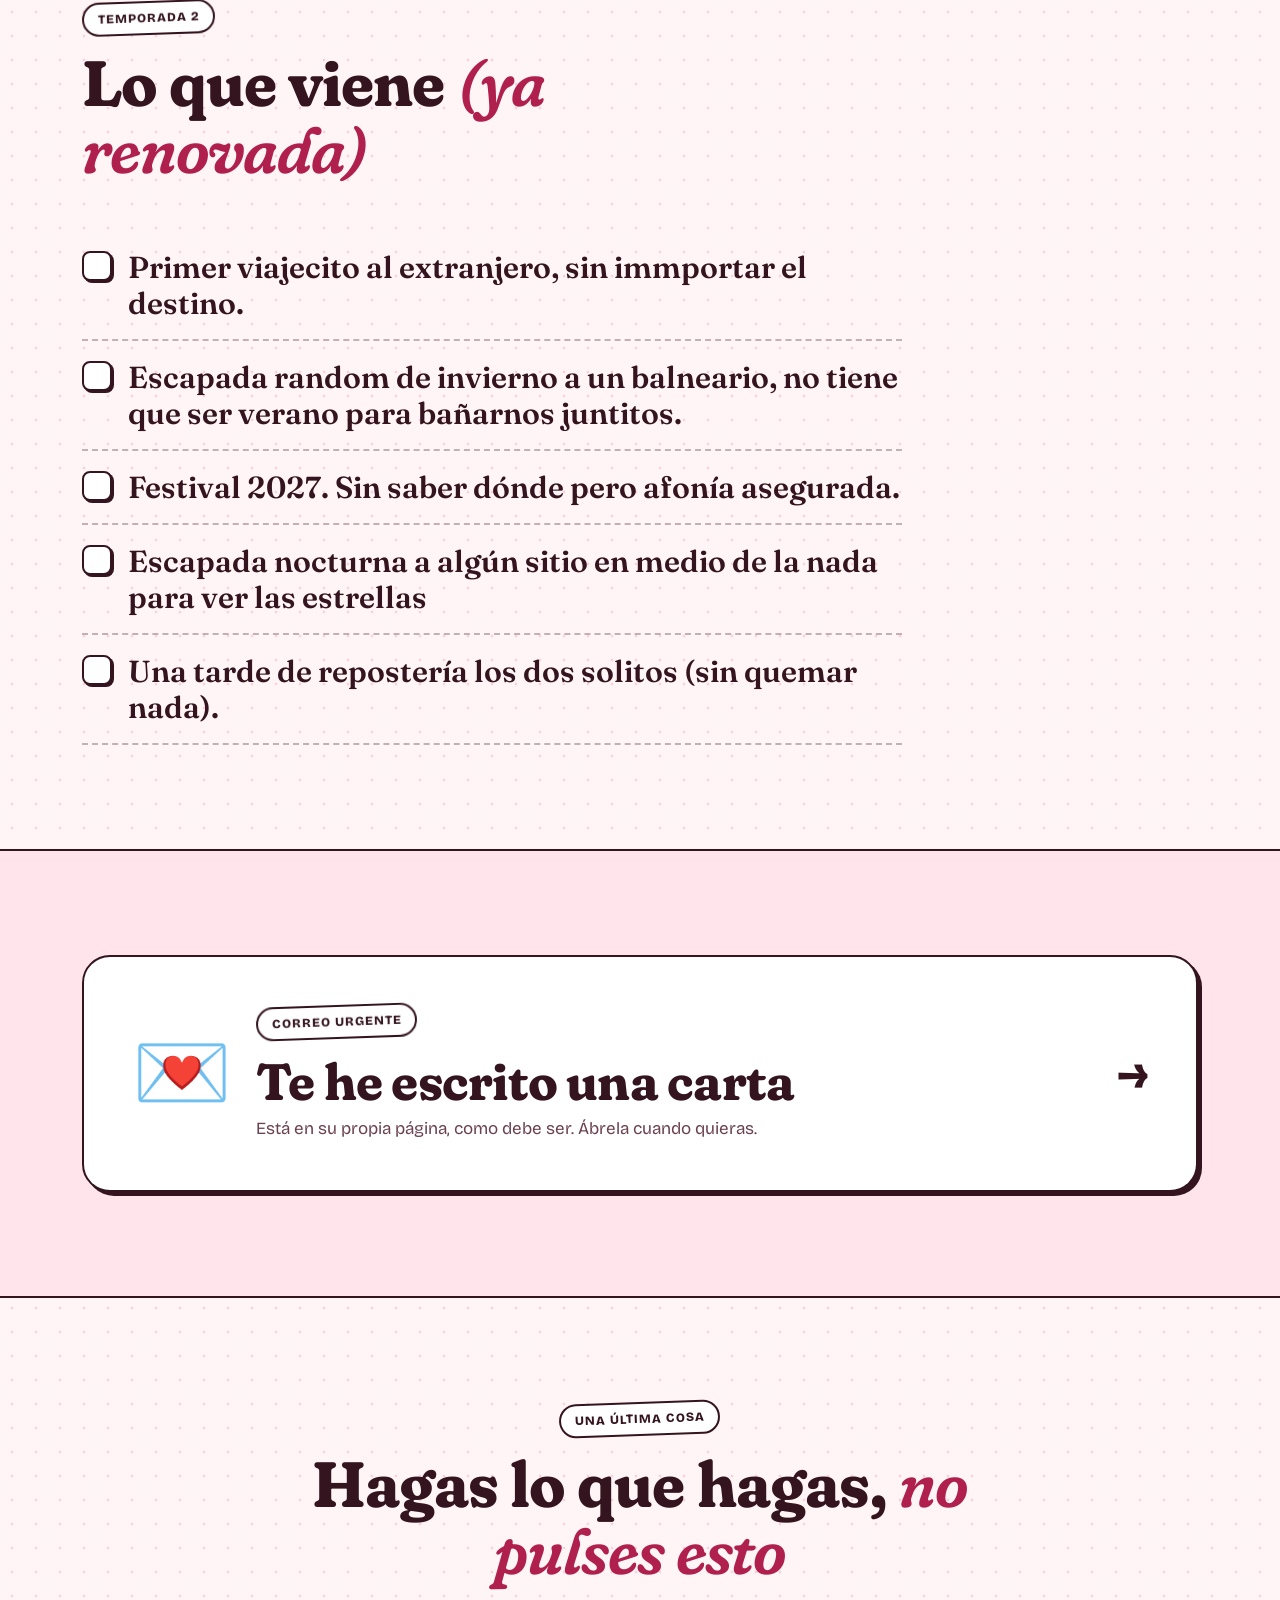
==== commit 545ad87b: "Tarjeta de Yecla Co-Authored-By: Claude Opus 5.5 <noreply@anthropic.com> Claude-Session: https://cla" ====
--- a/index.html
+++ b/index.html
@@ -465,9 +465,9 @@
             </article>
 
             <article class="lugar" id="lugar-yecla" hidden>
-              <p class="lugar__cuando">[CUÁNDO]</p>
+              <p class="lugar__cuando">Tu zona · desde el 11 de abril también mía</p>
               <h3 class="lugar__titulo">Yecla</h3>
-              <p>[TU TEXTO · 1-2 frases: qué hicisteis allí y por qué es vuestro sitio.]</p>
+              <p>San Isidro, la feria, tu familia... Siempre me siento como en casa. Viva Yecla y las tortas fritas.</p>
               <a class="lugar__enlace" href="https://www.google.com/maps/search/?api=1&amp;query=Yecla" target="_blank" rel="noopener">Ver en Google Maps ↗</a>
             </article>
 
